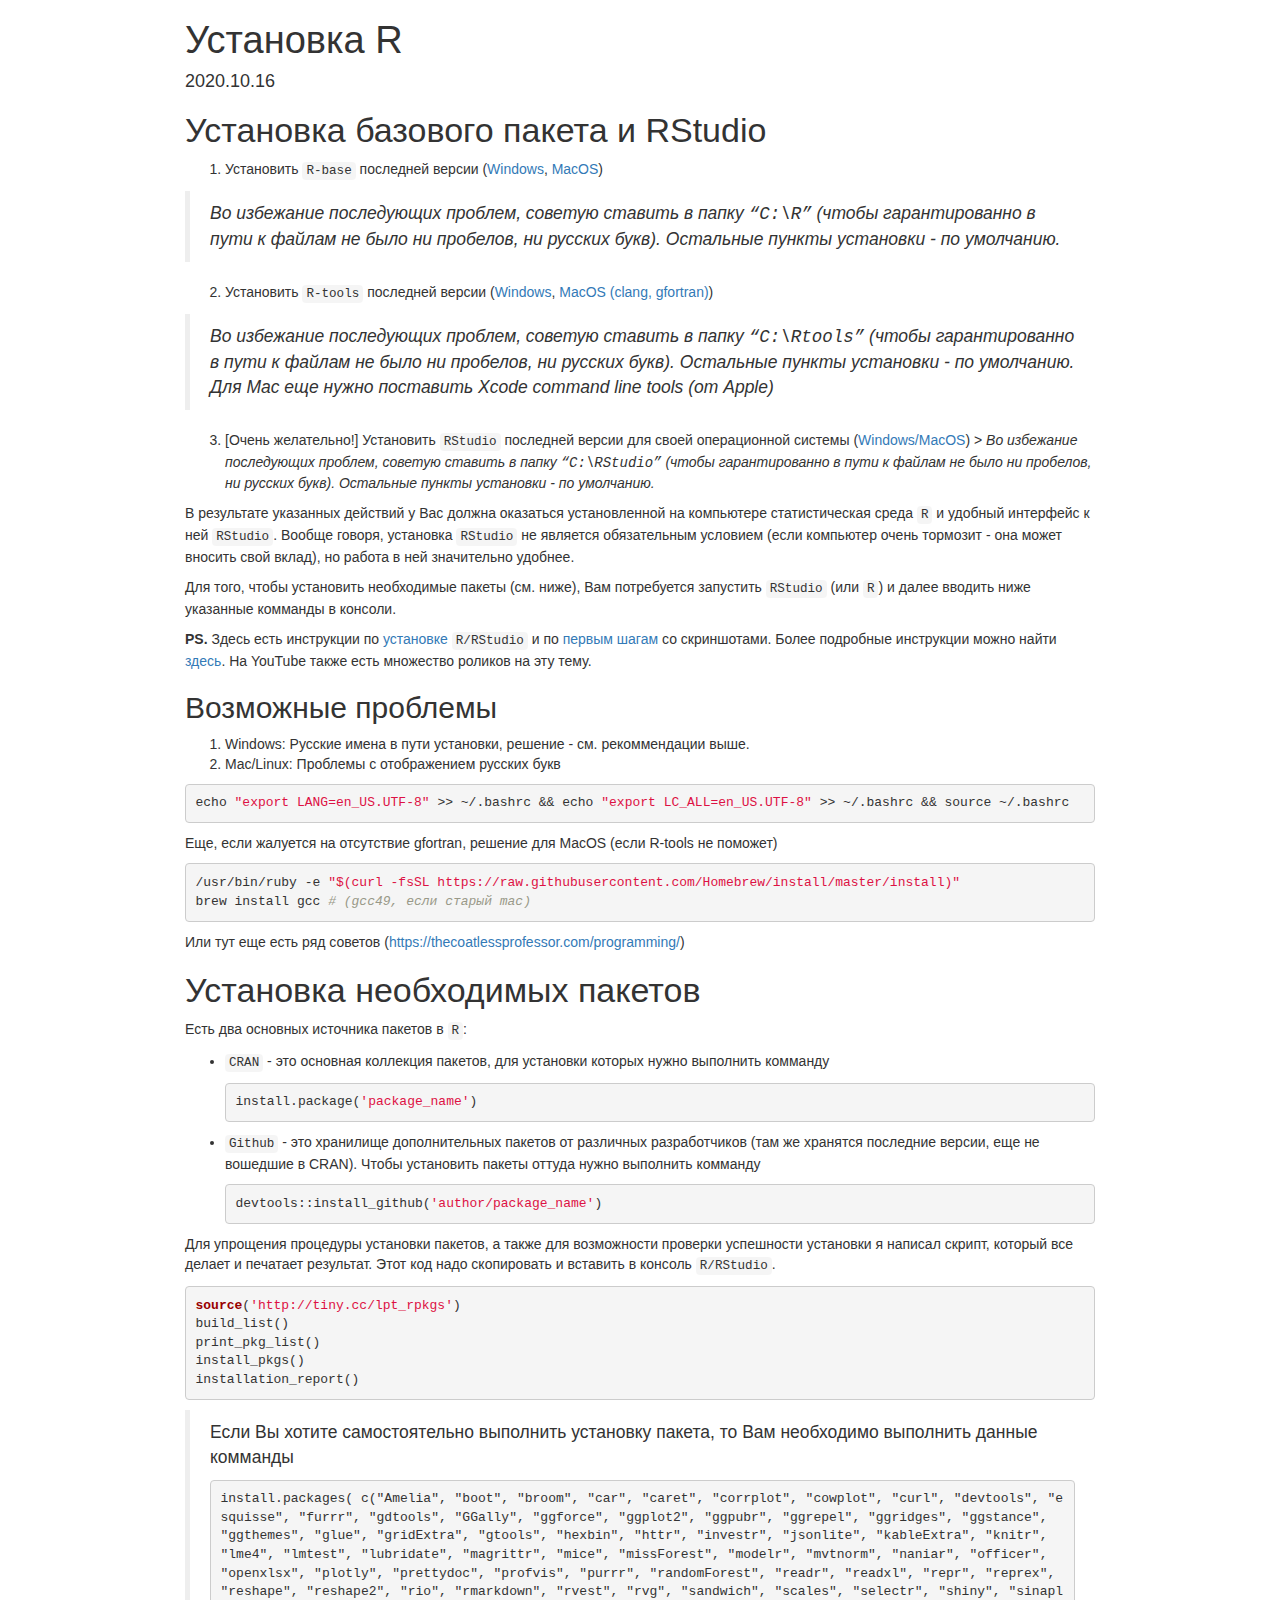
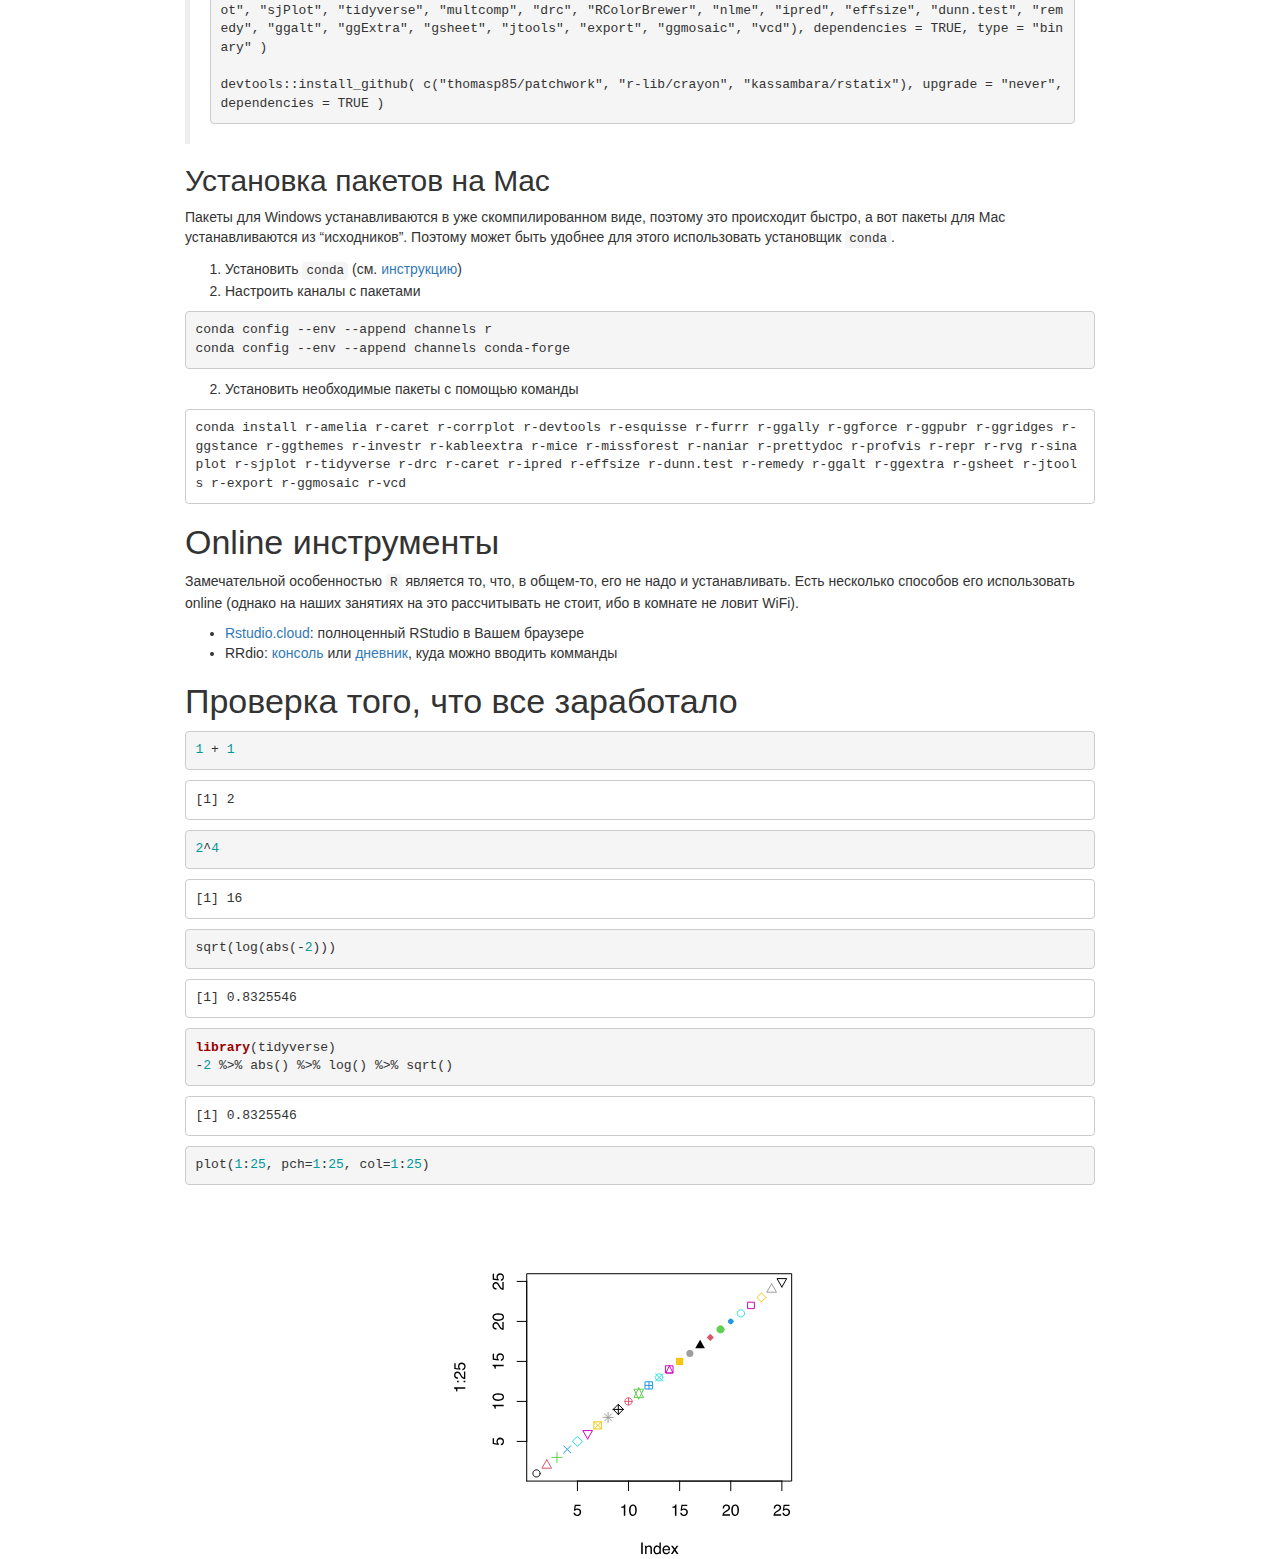
==== docs/lessons/00__R_install.html @ 8041972b "R install" ====
<!DOCTYPE html>

<html>

<head>

<meta charset="utf-8" />
<meta name="generator" content="pandoc" />
<meta http-equiv="X-UA-Compatible" content="IE=EDGE" />




<title>Установка R</title>

<script>/*! jQuery v1.11.3 | (c) 2005, 2015 jQuery Foundation, Inc. | jquery.org/license */
!function(a,b){"object"==typeof module&&"object"==typeof module.exports?module.exports=a.document?b(a,!0):function(a){if(!a.document)throw new Error("jQuery requires a window with a document");return b(a)}:b(a)}("undefined"!=typeof window?window:this,function(a,b){var c=[],d=c.slice,e=c.concat,f=c.push,g=c.indexOf,h={},i=h.toString,j=h.hasOwnProperty,k={},l="1.11.3",m=function(a,b){return new m.fn.init(a,b)},n=/^[\s\uFEFF\xA0]+|[\s\uFEFF\xA0]+$/g,o=/^-ms-/,p=/-([\da-z])/gi,q=function(a,b){return b.toUpperCase()};m.fn=m.prototype={jquery:l,constructor:m,selector:"",length:0,toArray:function(){return d.call(this)},get:function(a){return null!=a?0>a?this[a+this.length]:this[a]:d.call(this)},pushStack:function(a){var b=m.merge(this.constructor(),a);return b.prevObject=this,b.context=this.context,b},each:function(a,b){return m.each(this,a,b)},map:function(a){return this.pushStack(m.map(this,function(b,c){return a.call(b,c,b)}))},slice:function(){return this.pushStack(d.apply(this,arguments))},first:function(){return this.eq(0)},last:function(){return this.eq(-1)},eq:function(a){var b=this.length,c=+a+(0>a?b:0);return this.pushStack(c>=0&&b>c?[this[c]]:[])},end:function(){return this.prevObject||this.constructor(null)},push:f,sort:c.sort,splice:c.splice},m.extend=m.fn.extend=function(){var a,b,c,d,e,f,g=arguments[0]||{},h=1,i=arguments.length,j=!1;for("boolean"==typeof g&&(j=g,g=arguments[h]||{},h++),"object"==typeof g||m.isFunction(g)||(g={}),h===i&&(g=this,h--);i>h;h++)if(null!=(e=arguments[h]))for(d in e)a=g[d],c=e[d],g!==c&&(j&&c&&(m.isPlainObject(c)||(b=m.isArray(c)))?(b?(b=!1,f=a&&m.isArray(a)?a:[]):f=a&&m.isPlainObject(a)?a:{},g[d]=m.extend(j,f,c)):void 0!==c&&(g[d]=c));return g},m.extend({expando:"jQuery"+(l+Math.random()).replace(/\D/g,""),isReady:!0,error:function(a){throw new Error(a)},noop:function(){},isFunction:function(a){return"function"===m.type(a)},isArray:Array.isArray||function(a){return"array"===m.type(a)},isWindow:function(a){return null!=a&&a==a.window},isNumeric:function(a){return!m.isArray(a)&&a-parseFloat(a)+1>=0},isEmptyObject:function(a){var b;for(b in a)return!1;return!0},isPlainObject:function(a){var b;if(!a||"object"!==m.type(a)||a.nodeType||m.isWindow(a))return!1;try{if(a.constructor&&!j.call(a,"constructor")&&!j.call(a.constructor.prototype,"isPrototypeOf"))return!1}catch(c){return!1}if(k.ownLast)for(b in a)return j.call(a,b);for(b in a);return void 0===b||j.call(a,b)},type:function(a){return null==a?a+"":"object"==typeof a||"function"==typeof a?h[i.call(a)]||"object":typeof a},globalEval:function(b){b&&m.trim(b)&&(a.execScript||function(b){a.eval.call(a,b)})(b)},camelCase:function(a){return a.replace(o,"ms-").replace(p,q)},nodeName:function(a,b){return a.nodeName&&a.nodeName.toLowerCase()===b.toLowerCase()},each:function(a,b,c){var d,e=0,f=a.length,g=r(a);if(c){if(g){for(;f>e;e++)if(d=b.apply(a[e],c),d===!1)break}else for(e in a)if(d=b.apply(a[e],c),d===!1)break}else if(g){for(;f>e;e++)if(d=b.call(a[e],e,a[e]),d===!1)break}else for(e in a)if(d=b.call(a[e],e,a[e]),d===!1)break;return a},trim:function(a){return null==a?"":(a+"").replace(n,"")},makeArray:function(a,b){var c=b||[];return null!=a&&(r(Object(a))?m.merge(c,"string"==typeof a?[a]:a):f.call(c,a)),c},inArray:function(a,b,c){var d;if(b){if(g)return g.call(b,a,c);for(d=b.length,c=c?0>c?Math.max(0,d+c):c:0;d>c;c++)if(c in b&&b[c]===a)return c}return-1},merge:function(a,b){var c=+b.length,d=0,e=a.length;while(c>d)a[e++]=b[d++];if(c!==c)while(void 0!==b[d])a[e++]=b[d++];return a.length=e,a},grep:function(a,b,c){for(var d,e=[],f=0,g=a.length,h=!c;g>f;f++)d=!b(a[f],f),d!==h&&e.push(a[f]);return e},map:function(a,b,c){var d,f=0,g=a.length,h=r(a),i=[];if(h)for(;g>f;f++)d=b(a[f],f,c),null!=d&&i.push(d);else for(f in a)d=b(a[f],f,c),null!=d&&i.push(d);return e.apply([],i)},guid:1,proxy:function(a,b){var c,e,f;return"string"==typeof b&&(f=a[b],b=a,a=f),m.isFunction(a)?(c=d.call(arguments,2),e=function(){return a.apply(b||this,c.concat(d.call(arguments)))},e.guid=a.guid=a.guid||m.guid++,e):void 0},now:function(){return+new Date},support:k}),m.each("Boolean Number String Function Array Date RegExp Object Error".split(" "),function(a,b){h["[object "+b+"]"]=b.toLowerCase()});function r(a){var b="length"in a&&a.length,c=m.type(a);return"function"===c||m.isWindow(a)?!1:1===a.nodeType&&b?!0:"array"===c||0===b||"number"==typeof b&&b>0&&b-1 in a}var s=function(a){var b,c,d,e,f,g,h,i,j,k,l,m,n,o,p,q,r,s,t,u="sizzle"+1*new Date,v=a.document,w=0,x=0,y=ha(),z=ha(),A=ha(),B=function(a,b){return a===b&&(l=!0),0},C=1<<31,D={}.hasOwnProperty,E=[],F=E.pop,G=E.push,H=E.push,I=E.slice,J=function(a,b){for(var c=0,d=a.length;d>c;c++)if(a[c]===b)return c;return-1},K="checked|selected|async|autofocus|autoplay|controls|defer|disabled|hidden|ismap|loop|multiple|open|readonly|required|scoped",L="[\\x20\\t\\r\\n\\f]",M="(?:\\\\.|[\\w-]|[^\\x00-\\xa0])+",N=M.replace("w","w#"),O="\\["+L+"*("+M+")(?:"+L+"*([*^$|!~]?=)"+L+"*(?:'((?:\\\\.|[^\\\\'])*)'|\"((?:\\\\.|[^\\\\\"])*)\"|("+N+"))|)"+L+"*\\]",P=":("+M+")(?:\\((('((?:\\\\.|[^\\\\'])*)'|\"((?:\\\\.|[^\\\\\"])*)\")|((?:\\\\.|[^\\\\()[\\]]|"+O+")*)|.*)\\)|)",Q=new RegExp(L+"+","g"),R=new RegExp("^"+L+"+|((?:^|[^\\\\])(?:\\\\.)*)"+L+"+$","g"),S=new RegExp("^"+L+"*,"+L+"*"),T=new RegExp("^"+L+"*([>+~]|"+L+")"+L+"*"),U=new RegExp("="+L+"*([^\\]'\"]*?)"+L+"*\\]","g"),V=new RegExp(P),W=new RegExp("^"+N+"$"),X={ID:new RegExp("^#("+M+")"),CLASS:new RegExp("^\\.("+M+")"),TAG:new RegExp("^("+M.replace("w","w*")+")"),ATTR:new RegExp("^"+O),PSEUDO:new RegExp("^"+P),CHILD:new RegExp("^:(only|first|last|nth|nth-last)-(child|of-type)(?:\\("+L+"*(even|odd|(([+-]|)(\\d*)n|)"+L+"*(?:([+-]|)"+L+"*(\\d+)|))"+L+"*\\)|)","i"),bool:new RegExp("^(?:"+K+")$","i"),needsContext:new RegExp("^"+L+"*[>+~]|:(even|odd|eq|gt|lt|nth|first|last)(?:\\("+L+"*((?:-\\d)?\\d*)"+L+"*\\)|)(?=[^-]|$)","i")},Y=/^(?:input|select|textarea|button)$/i,Z=/^h\d$/i,$=/^[^{]+\{\s*\[native \w/,_=/^(?:#([\w-]+)|(\w+)|\.([\w-]+))$/,aa=/[+~]/,ba=/'|\\/g,ca=new RegExp("\\\\([\\da-f]{1,6}"+L+"?|("+L+")|.)","ig"),da=function(a,b,c){var d="0x"+b-65536;return d!==d||c?b:0>d?String.fromCharCode(d+65536):String.fromCharCode(d>>10|55296,1023&d|56320)},ea=function(){m()};try{H.apply(E=I.call(v.childNodes),v.childNodes),E[v.childNodes.length].nodeType}catch(fa){H={apply:E.length?function(a,b){G.apply(a,I.call(b))}:function(a,b){var c=a.length,d=0;while(a[c++]=b[d++]);a.length=c-1}}}function ga(a,b,d,e){var f,h,j,k,l,o,r,s,w,x;if((b?b.ownerDocument||b:v)!==n&&m(b),b=b||n,d=d||[],k=b.nodeType,"string"!=typeof a||!a||1!==k&&9!==k&&11!==k)return d;if(!e&&p){if(11!==k&&(f=_.exec(a)))if(j=f[1]){if(9===k){if(h=b.getElementById(j),!h||!h.parentNode)return d;if(h.id===j)return d.push(h),d}else if(b.ownerDocument&&(h=b.ownerDocument.getElementById(j))&&t(b,h)&&h.id===j)return d.push(h),d}else{if(f[2])return H.apply(d,b.getElementsByTagName(a)),d;if((j=f[3])&&c.getElementsByClassName)return H.apply(d,b.getElementsByClassName(j)),d}if(c.qsa&&(!q||!q.test(a))){if(s=r=u,w=b,x=1!==k&&a,1===k&&"object"!==b.nodeName.toLowerCase()){o=g(a),(r=b.getAttribute("id"))?s=r.replace(ba,"\\$&"):b.setAttribute("id",s),s="[id='"+s+"'] ",l=o.length;while(l--)o[l]=s+ra(o[l]);w=aa.test(a)&&pa(b.parentNode)||b,x=o.join(",")}if(x)try{return H.apply(d,w.querySelectorAll(x)),d}catch(y){}finally{r||b.removeAttribute("id")}}}return i(a.replace(R,"$1"),b,d,e)}function ha(){var a=[];function b(c,e){return a.push(c+" ")>d.cacheLength&&delete b[a.shift()],b[c+" "]=e}return b}function ia(a){return a[u]=!0,a}function ja(a){var b=n.createElement("div");try{return!!a(b)}catch(c){return!1}finally{b.parentNode&&b.parentNode.removeChild(b),b=null}}function ka(a,b){var c=a.split("|"),e=a.length;while(e--)d.attrHandle[c[e]]=b}function la(a,b){var c=b&&a,d=c&&1===a.nodeType&&1===b.nodeType&&(~b.sourceIndex||C)-(~a.sourceIndex||C);if(d)return d;if(c)while(c=c.nextSibling)if(c===b)return-1;return a?1:-1}function ma(a){return function(b){var c=b.nodeName.toLowerCase();return"input"===c&&b.type===a}}function na(a){return function(b){var c=b.nodeName.toLowerCase();return("input"===c||"button"===c)&&b.type===a}}function oa(a){return ia(function(b){return b=+b,ia(function(c,d){var e,f=a([],c.length,b),g=f.length;while(g--)c[e=f[g]]&&(c[e]=!(d[e]=c[e]))})})}function pa(a){return a&&"undefined"!=typeof a.getElementsByTagName&&a}c=ga.support={},f=ga.isXML=function(a){var b=a&&(a.ownerDocument||a).documentElement;return b?"HTML"!==b.nodeName:!1},m=ga.setDocument=function(a){var b,e,g=a?a.ownerDocument||a:v;return g!==n&&9===g.nodeType&&g.documentElement?(n=g,o=g.documentElement,e=g.defaultView,e&&e!==e.top&&(e.addEventListener?e.addEventListener("unload",ea,!1):e.attachEvent&&e.attachEvent("onunload",ea)),p=!f(g),c.attributes=ja(function(a){return a.className="i",!a.getAttribute("className")}),c.getElementsByTagName=ja(function(a){return a.appendChild(g.createComment("")),!a.getElementsByTagName("*").length}),c.getElementsByClassName=$.test(g.getElementsByClassName),c.getById=ja(function(a){return o.appendChild(a).id=u,!g.getElementsByName||!g.getElementsByName(u).length}),c.getById?(d.find.ID=function(a,b){if("undefined"!=typeof b.getElementById&&p){var c=b.getElementById(a);return c&&c.parentNode?[c]:[]}},d.filter.ID=function(a){var b=a.replace(ca,da);return function(a){return a.getAttribute("id")===b}}):(delete d.find.ID,d.filter.ID=function(a){var b=a.replace(ca,da);return function(a){var c="undefined"!=typeof a.getAttributeNode&&a.getAttributeNode("id");return c&&c.value===b}}),d.find.TAG=c.getElementsByTagName?function(a,b){return"undefined"!=typeof b.getElementsByTagName?b.getElementsByTagName(a):c.qsa?b.querySelectorAll(a):void 0}:function(a,b){var c,d=[],e=0,f=b.getElementsByTagName(a);if("*"===a){while(c=f[e++])1===c.nodeType&&d.push(c);return d}return f},d.find.CLASS=c.getElementsByClassName&&function(a,b){return p?b.getElementsByClassName(a):void 0},r=[],q=[],(c.qsa=$.test(g.querySelectorAll))&&(ja(function(a){o.appendChild(a).innerHTML="<a id='"+u+"'></a><select id='"+u+"-\f]' msallowcapture=''><option selected=''></option></select>",a.querySelectorAll("[msallowcapture^='']").length&&q.push("[*^$]="+L+"*(?:''|\"\")"),a.querySelectorAll("[selected]").length||q.push("\\["+L+"*(?:value|"+K+")"),a.querySelectorAll("[id~="+u+"-]").length||q.push("~="),a.querySelectorAll(":checked").length||q.push(":checked"),a.querySelectorAll("a#"+u+"+*").length||q.push(".#.+[+~]")}),ja(function(a){var b=g.createElement("input");b.setAttribute("type","hidden"),a.appendChild(b).setAttribute("name","D"),a.querySelectorAll("[name=d]").length&&q.push("name"+L+"*[*^$|!~]?="),a.querySelectorAll(":enabled").length||q.push(":enabled",":disabled"),a.querySelectorAll("*,:x"),q.push(",.*:")})),(c.matchesSelector=$.test(s=o.matches||o.webkitMatchesSelector||o.mozMatchesSelector||o.oMatchesSelector||o.msMatchesSelector))&&ja(function(a){c.disconnectedMatch=s.call(a,"div"),s.call(a,"[s!='']:x"),r.push("!=",P)}),q=q.length&&new RegExp(q.join("|")),r=r.length&&new RegExp(r.join("|")),b=$.test(o.compareDocumentPosition),t=b||$.test(o.contains)?function(a,b){var c=9===a.nodeType?a.documentElement:a,d=b&&b.parentNode;return a===d||!(!d||1!==d.nodeType||!(c.contains?c.contains(d):a.compareDocumentPosition&&16&a.compareDocumentPosition(d)))}:function(a,b){if(b)while(b=b.parentNode)if(b===a)return!0;return!1},B=b?function(a,b){if(a===b)return l=!0,0;var d=!a.compareDocumentPosition-!b.compareDocumentPosition;return d?d:(d=(a.ownerDocument||a)===(b.ownerDocument||b)?a.compareDocumentPosition(b):1,1&d||!c.sortDetached&&b.compareDocumentPosition(a)===d?a===g||a.ownerDocument===v&&t(v,a)?-1:b===g||b.ownerDocument===v&&t(v,b)?1:k?J(k,a)-J(k,b):0:4&d?-1:1)}:function(a,b){if(a===b)return l=!0,0;var c,d=0,e=a.parentNode,f=b.parentNode,h=[a],i=[b];if(!e||!f)return a===g?-1:b===g?1:e?-1:f?1:k?J(k,a)-J(k,b):0;if(e===f)return la(a,b);c=a;while(c=c.parentNode)h.unshift(c);c=b;while(c=c.parentNode)i.unshift(c);while(h[d]===i[d])d++;return d?la(h[d],i[d]):h[d]===v?-1:i[d]===v?1:0},g):n},ga.matches=function(a,b){return ga(a,null,null,b)},ga.matchesSelector=function(a,b){if((a.ownerDocument||a)!==n&&m(a),b=b.replace(U,"='$1']"),!(!c.matchesSelector||!p||r&&r.test(b)||q&&q.test(b)))try{var d=s.call(a,b);if(d||c.disconnectedMatch||a.document&&11!==a.document.nodeType)return d}catch(e){}return ga(b,n,null,[a]).length>0},ga.contains=function(a,b){return(a.ownerDocument||a)!==n&&m(a),t(a,b)},ga.attr=function(a,b){(a.ownerDocument||a)!==n&&m(a);var e=d.attrHandle[b.toLowerCase()],f=e&&D.call(d.attrHandle,b.toLowerCase())?e(a,b,!p):void 0;return void 0!==f?f:c.attributes||!p?a.getAttribute(b):(f=a.getAttributeNode(b))&&f.specified?f.value:null},ga.error=function(a){throw new Error("Syntax error, unrecognized expression: "+a)},ga.uniqueSort=function(a){var b,d=[],e=0,f=0;if(l=!c.detectDuplicates,k=!c.sortStable&&a.slice(0),a.sort(B),l){while(b=a[f++])b===a[f]&&(e=d.push(f));while(e--)a.splice(d[e],1)}return k=null,a},e=ga.getText=function(a){var b,c="",d=0,f=a.nodeType;if(f){if(1===f||9===f||11===f){if("string"==typeof a.textContent)return a.textContent;for(a=a.firstChild;a;a=a.nextSibling)c+=e(a)}else if(3===f||4===f)return a.nodeValue}else while(b=a[d++])c+=e(b);return c},d=ga.selectors={cacheLength:50,createPseudo:ia,match:X,attrHandle:{},find:{},relative:{">":{dir:"parentNode",first:!0}," ":{dir:"parentNode"},"+":{dir:"previousSibling",first:!0},"~":{dir:"previousSibling"}},preFilter:{ATTR:function(a){return a[1]=a[1].replace(ca,da),a[3]=(a[3]||a[4]||a[5]||"").replace(ca,da),"~="===a[2]&&(a[3]=" "+a[3]+" "),a.slice(0,4)},CHILD:function(a){return a[1]=a[1].toLowerCase(),"nth"===a[1].slice(0,3)?(a[3]||ga.error(a[0]),a[4]=+(a[4]?a[5]+(a[6]||1):2*("even"===a[3]||"odd"===a[3])),a[5]=+(a[7]+a[8]||"odd"===a[3])):a[3]&&ga.error(a[0]),a},PSEUDO:function(a){var b,c=!a[6]&&a[2];return X.CHILD.test(a[0])?null:(a[3]?a[2]=a[4]||a[5]||"":c&&V.test(c)&&(b=g(c,!0))&&(b=c.indexOf(")",c.length-b)-c.length)&&(a[0]=a[0].slice(0,b),a[2]=c.slice(0,b)),a.slice(0,3))}},filter:{TAG:function(a){var b=a.replace(ca,da).toLowerCase();return"*"===a?function(){return!0}:function(a){return a.nodeName&&a.nodeName.toLowerCase()===b}},CLASS:function(a){var b=y[a+" "];return b||(b=new RegExp("(^|"+L+")"+a+"("+L+"|$)"))&&y(a,function(a){return b.test("string"==typeof a.className&&a.className||"undefined"!=typeof a.getAttribute&&a.getAttribute("class")||"")})},ATTR:function(a,b,c){return function(d){var e=ga.attr(d,a);return null==e?"!="===b:b?(e+="","="===b?e===c:"!="===b?e!==c:"^="===b?c&&0===e.indexOf(c):"*="===b?c&&e.indexOf(c)>-1:"$="===b?c&&e.slice(-c.length)===c:"~="===b?(" "+e.replace(Q," ")+" ").indexOf(c)>-1:"|="===b?e===c||e.slice(0,c.length+1)===c+"-":!1):!0}},CHILD:function(a,b,c,d,e){var f="nth"!==a.slice(0,3),g="last"!==a.slice(-4),h="of-type"===b;return 1===d&&0===e?function(a){return!!a.parentNode}:function(b,c,i){var j,k,l,m,n,o,p=f!==g?"nextSibling":"previousSibling",q=b.parentNode,r=h&&b.nodeName.toLowerCase(),s=!i&&!h;if(q){if(f){while(p){l=b;while(l=l[p])if(h?l.nodeName.toLowerCase()===r:1===l.nodeType)return!1;o=p="only"===a&&!o&&"nextSibling"}return!0}if(o=[g?q.firstChild:q.lastChild],g&&s){k=q[u]||(q[u]={}),j=k[a]||[],n=j[0]===w&&j[1],m=j[0]===w&&j[2],l=n&&q.childNodes[n];while(l=++n&&l&&l[p]||(m=n=0)||o.pop())if(1===l.nodeType&&++m&&l===b){k[a]=[w,n,m];break}}else if(s&&(j=(b[u]||(b[u]={}))[a])&&j[0]===w)m=j[1];else while(l=++n&&l&&l[p]||(m=n=0)||o.pop())if((h?l.nodeName.toLowerCase()===r:1===l.nodeType)&&++m&&(s&&((l[u]||(l[u]={}))[a]=[w,m]),l===b))break;return m-=e,m===d||m%d===0&&m/d>=0}}},PSEUDO:function(a,b){var c,e=d.pseudos[a]||d.setFilters[a.toLowerCase()]||ga.error("unsupported pseudo: "+a);return e[u]?e(b):e.length>1?(c=[a,a,"",b],d.setFilters.hasOwnProperty(a.toLowerCase())?ia(function(a,c){var d,f=e(a,b),g=f.length;while(g--)d=J(a,f[g]),a[d]=!(c[d]=f[g])}):function(a){return e(a,0,c)}):e}},pseudos:{not:ia(function(a){var b=[],c=[],d=h(a.replace(R,"$1"));return d[u]?ia(function(a,b,c,e){var f,g=d(a,null,e,[]),h=a.length;while(h--)(f=g[h])&&(a[h]=!(b[h]=f))}):function(a,e,f){return b[0]=a,d(b,null,f,c),b[0]=null,!c.pop()}}),has:ia(function(a){return function(b){return ga(a,b).length>0}}),contains:ia(function(a){return a=a.replace(ca,da),function(b){return(b.textContent||b.innerText||e(b)).indexOf(a)>-1}}),lang:ia(function(a){return W.test(a||"")||ga.error("unsupported lang: "+a),a=a.replace(ca,da).toLowerCase(),function(b){var c;do if(c=p?b.lang:b.getAttribute("xml:lang")||b.getAttribute("lang"))return c=c.toLowerCase(),c===a||0===c.indexOf(a+"-");while((b=b.parentNode)&&1===b.nodeType);return!1}}),target:function(b){var c=a.location&&a.location.hash;return c&&c.slice(1)===b.id},root:function(a){return a===o},focus:function(a){return a===n.activeElement&&(!n.hasFocus||n.hasFocus())&&!!(a.type||a.href||~a.tabIndex)},enabled:function(a){return a.disabled===!1},disabled:function(a){return a.disabled===!0},checked:function(a){var b=a.nodeName.toLowerCase();return"input"===b&&!!a.checked||"option"===b&&!!a.selected},selected:function(a){return a.parentNode&&a.parentNode.selectedIndex,a.selected===!0},empty:function(a){for(a=a.firstChild;a;a=a.nextSibling)if(a.nodeType<6)return!1;return!0},parent:function(a){return!d.pseudos.empty(a)},header:function(a){return Z.test(a.nodeName)},input:function(a){return Y.test(a.nodeName)},button:function(a){var b=a.nodeName.toLowerCase();return"input"===b&&"button"===a.type||"button"===b},text:function(a){var b;return"input"===a.nodeName.toLowerCase()&&"text"===a.type&&(null==(b=a.getAttribute("type"))||"text"===b.toLowerCase())},first:oa(function(){return[0]}),last:oa(function(a,b){return[b-1]}),eq:oa(function(a,b,c){return[0>c?c+b:c]}),even:oa(function(a,b){for(var c=0;b>c;c+=2)a.push(c);return a}),odd:oa(function(a,b){for(var c=1;b>c;c+=2)a.push(c);return a}),lt:oa(function(a,b,c){for(var d=0>c?c+b:c;--d>=0;)a.push(d);return a}),gt:oa(function(a,b,c){for(var d=0>c?c+b:c;++d<b;)a.push(d);return a})}},d.pseudos.nth=d.pseudos.eq;for(b in{radio:!0,checkbox:!0,file:!0,password:!0,image:!0})d.pseudos[b]=ma(b);for(b in{submit:!0,reset:!0})d.pseudos[b]=na(b);function qa(){}qa.prototype=d.filters=d.pseudos,d.setFilters=new qa,g=ga.tokenize=function(a,b){var c,e,f,g,h,i,j,k=z[a+" "];if(k)return b?0:k.slice(0);h=a,i=[],j=d.preFilter;while(h){(!c||(e=S.exec(h)))&&(e&&(h=h.slice(e[0].length)||h),i.push(f=[])),c=!1,(e=T.exec(h))&&(c=e.shift(),f.push({value:c,type:e[0].replace(R," ")}),h=h.slice(c.length));for(g in d.filter)!(e=X[g].exec(h))||j[g]&&!(e=j[g](e))||(c=e.shift(),f.push({value:c,type:g,matches:e}),h=h.slice(c.length));if(!c)break}return b?h.length:h?ga.error(a):z(a,i).slice(0)};function ra(a){for(var b=0,c=a.length,d="";c>b;b++)d+=a[b].value;return d}function sa(a,b,c){var d=b.dir,e=c&&"parentNode"===d,f=x++;return b.first?function(b,c,f){while(b=b[d])if(1===b.nodeType||e)return a(b,c,f)}:function(b,c,g){var h,i,j=[w,f];if(g){while(b=b[d])if((1===b.nodeType||e)&&a(b,c,g))return!0}else while(b=b[d])if(1===b.nodeType||e){if(i=b[u]||(b[u]={}),(h=i[d])&&h[0]===w&&h[1]===f)return j[2]=h[2];if(i[d]=j,j[2]=a(b,c,g))return!0}}}function ta(a){return a.length>1?function(b,c,d){var e=a.length;while(e--)if(!a[e](b,c,d))return!1;return!0}:a[0]}function ua(a,b,c){for(var d=0,e=b.length;e>d;d++)ga(a,b[d],c);return c}function va(a,b,c,d,e){for(var f,g=[],h=0,i=a.length,j=null!=b;i>h;h++)(f=a[h])&&(!c||c(f,d,e))&&(g.push(f),j&&b.push(h));return g}function wa(a,b,c,d,e,f){return d&&!d[u]&&(d=wa(d)),e&&!e[u]&&(e=wa(e,f)),ia(function(f,g,h,i){var j,k,l,m=[],n=[],o=g.length,p=f||ua(b||"*",h.nodeType?[h]:h,[]),q=!a||!f&&b?p:va(p,m,a,h,i),r=c?e||(f?a:o||d)?[]:g:q;if(c&&c(q,r,h,i),d){j=va(r,n),d(j,[],h,i),k=j.length;while(k--)(l=j[k])&&(r[n[k]]=!(q[n[k]]=l))}if(f){if(e||a){if(e){j=[],k=r.length;while(k--)(l=r[k])&&j.push(q[k]=l);e(null,r=[],j,i)}k=r.length;while(k--)(l=r[k])&&(j=e?J(f,l):m[k])>-1&&(f[j]=!(g[j]=l))}}else r=va(r===g?r.splice(o,r.length):r),e?e(null,g,r,i):H.apply(g,r)})}function xa(a){for(var b,c,e,f=a.length,g=d.relative[a[0].type],h=g||d.relative[" "],i=g?1:0,k=sa(function(a){return a===b},h,!0),l=sa(function(a){return J(b,a)>-1},h,!0),m=[function(a,c,d){var e=!g&&(d||c!==j)||((b=c).nodeType?k(a,c,d):l(a,c,d));return b=null,e}];f>i;i++)if(c=d.relative[a[i].type])m=[sa(ta(m),c)];else{if(c=d.filter[a[i].type].apply(null,a[i].matches),c[u]){for(e=++i;f>e;e++)if(d.relative[a[e].type])break;return wa(i>1&&ta(m),i>1&&ra(a.slice(0,i-1).concat({value:" "===a[i-2].type?"*":""})).replace(R,"$1"),c,e>i&&xa(a.slice(i,e)),f>e&&xa(a=a.slice(e)),f>e&&ra(a))}m.push(c)}return ta(m)}function ya(a,b){var c=b.length>0,e=a.length>0,f=function(f,g,h,i,k){var l,m,o,p=0,q="0",r=f&&[],s=[],t=j,u=f||e&&d.find.TAG("*",k),v=w+=null==t?1:Math.random()||.1,x=u.length;for(k&&(j=g!==n&&g);q!==x&&null!=(l=u[q]);q++){if(e&&l){m=0;while(o=a[m++])if(o(l,g,h)){i.push(l);break}k&&(w=v)}c&&((l=!o&&l)&&p--,f&&r.push(l))}if(p+=q,c&&q!==p){m=0;while(o=b[m++])o(r,s,g,h);if(f){if(p>0)while(q--)r[q]||s[q]||(s[q]=F.call(i));s=va(s)}H.apply(i,s),k&&!f&&s.length>0&&p+b.length>1&&ga.uniqueSort(i)}return k&&(w=v,j=t),r};return c?ia(f):f}return h=ga.compile=function(a,b){var c,d=[],e=[],f=A[a+" "];if(!f){b||(b=g(a)),c=b.length;while(c--)f=xa(b[c]),f[u]?d.push(f):e.push(f);f=A(a,ya(e,d)),f.selector=a}return f},i=ga.select=function(a,b,e,f){var i,j,k,l,m,n="function"==typeof a&&a,o=!f&&g(a=n.selector||a);if(e=e||[],1===o.length){if(j=o[0]=o[0].slice(0),j.length>2&&"ID"===(k=j[0]).type&&c.getById&&9===b.nodeType&&p&&d.relative[j[1].type]){if(b=(d.find.ID(k.matches[0].replace(ca,da),b)||[])[0],!b)return e;n&&(b=b.parentNode),a=a.slice(j.shift().value.length)}i=X.needsContext.test(a)?0:j.length;while(i--){if(k=j[i],d.relative[l=k.type])break;if((m=d.find[l])&&(f=m(k.matches[0].replace(ca,da),aa.test(j[0].type)&&pa(b.parentNode)||b))){if(j.splice(i,1),a=f.length&&ra(j),!a)return H.apply(e,f),e;break}}}return(n||h(a,o))(f,b,!p,e,aa.test(a)&&pa(b.parentNode)||b),e},c.sortStable=u.split("").sort(B).join("")===u,c.detectDuplicates=!!l,m(),c.sortDetached=ja(function(a){return 1&a.compareDocumentPosition(n.createElement("div"))}),ja(function(a){return a.innerHTML="<a href='#'></a>","#"===a.firstChild.getAttribute("href")})||ka("type|href|height|width",function(a,b,c){return c?void 0:a.getAttribute(b,"type"===b.toLowerCase()?1:2)}),c.attributes&&ja(function(a){return a.innerHTML="<input/>",a.firstChild.setAttribute("value",""),""===a.firstChild.getAttribute("value")})||ka("value",function(a,b,c){return c||"input"!==a.nodeName.toLowerCase()?void 0:a.defaultValue}),ja(function(a){return null==a.getAttribute("disabled")})||ka(K,function(a,b,c){var d;return c?void 0:a[b]===!0?b.toLowerCase():(d=a.getAttributeNode(b))&&d.specified?d.value:null}),ga}(a);m.find=s,m.expr=s.selectors,m.expr[":"]=m.expr.pseudos,m.unique=s.uniqueSort,m.text=s.getText,m.isXMLDoc=s.isXML,m.contains=s.contains;var t=m.expr.match.needsContext,u=/^<(\w+)\s*\/?>(?:<\/\1>|)$/,v=/^.[^:#\[\.,]*$/;function w(a,b,c){if(m.isFunction(b))return m.grep(a,function(a,d){return!!b.call(a,d,a)!==c});if(b.nodeType)return m.grep(a,function(a){return a===b!==c});if("string"==typeof b){if(v.test(b))return m.filter(b,a,c);b=m.filter(b,a)}return m.grep(a,function(a){return m.inArray(a,b)>=0!==c})}m.filter=function(a,b,c){var d=b[0];return c&&(a=":not("+a+")"),1===b.length&&1===d.nodeType?m.find.matchesSelector(d,a)?[d]:[]:m.find.matches(a,m.grep(b,function(a){return 1===a.nodeType}))},m.fn.extend({find:function(a){var b,c=[],d=this,e=d.length;if("string"!=typeof a)return this.pushStack(m(a).filter(function(){for(b=0;e>b;b++)if(m.contains(d[b],this))return!0}));for(b=0;e>b;b++)m.find(a,d[b],c);return c=this.pushStack(e>1?m.unique(c):c),c.selector=this.selector?this.selector+" "+a:a,c},filter:function(a){return this.pushStack(w(this,a||[],!1))},not:function(a){return this.pushStack(w(this,a||[],!0))},is:function(a){return!!w(this,"string"==typeof a&&t.test(a)?m(a):a||[],!1).length}});var x,y=a.document,z=/^(?:\s*(<[\w\W]+>)[^>]*|#([\w-]*))$/,A=m.fn.init=function(a,b){var c,d;if(!a)return this;if("string"==typeof a){if(c="<"===a.charAt(0)&&">"===a.charAt(a.length-1)&&a.length>=3?[null,a,null]:z.exec(a),!c||!c[1]&&b)return!b||b.jquery?(b||x).find(a):this.constructor(b).find(a);if(c[1]){if(b=b instanceof m?b[0]:b,m.merge(this,m.parseHTML(c[1],b&&b.nodeType?b.ownerDocument||b:y,!0)),u.test(c[1])&&m.isPlainObject(b))for(c in b)m.isFunction(this[c])?this[c](b[c]):this.attr(c,b[c]);return this}if(d=y.getElementById(c[2]),d&&d.parentNode){if(d.id!==c[2])return x.find(a);this.length=1,this[0]=d}return this.context=y,this.selector=a,this}return a.nodeType?(this.context=this[0]=a,this.length=1,this):m.isFunction(a)?"undefined"!=typeof x.ready?x.ready(a):a(m):(void 0!==a.selector&&(this.selector=a.selector,this.context=a.context),m.makeArray(a,this))};A.prototype=m.fn,x=m(y);var B=/^(?:parents|prev(?:Until|All))/,C={children:!0,contents:!0,next:!0,prev:!0};m.extend({dir:function(a,b,c){var d=[],e=a[b];while(e&&9!==e.nodeType&&(void 0===c||1!==e.nodeType||!m(e).is(c)))1===e.nodeType&&d.push(e),e=e[b];return d},sibling:function(a,b){for(var c=[];a;a=a.nextSibling)1===a.nodeType&&a!==b&&c.push(a);return c}}),m.fn.extend({has:function(a){var b,c=m(a,this),d=c.length;return this.filter(function(){for(b=0;d>b;b++)if(m.contains(this,c[b]))return!0})},closest:function(a,b){for(var c,d=0,e=this.length,f=[],g=t.test(a)||"string"!=typeof a?m(a,b||this.context):0;e>d;d++)for(c=this[d];c&&c!==b;c=c.parentNode)if(c.nodeType<11&&(g?g.index(c)>-1:1===c.nodeType&&m.find.matchesSelector(c,a))){f.push(c);break}return this.pushStack(f.length>1?m.unique(f):f)},index:function(a){return a?"string"==typeof a?m.inArray(this[0],m(a)):m.inArray(a.jquery?a[0]:a,this):this[0]&&this[0].parentNode?this.first().prevAll().length:-1},add:function(a,b){return this.pushStack(m.unique(m.merge(this.get(),m(a,b))))},addBack:function(a){return this.add(null==a?this.prevObject:this.prevObject.filter(a))}});function D(a,b){do a=a[b];while(a&&1!==a.nodeType);return a}m.each({parent:function(a){var b=a.parentNode;return b&&11!==b.nodeType?b:null},parents:function(a){return m.dir(a,"parentNode")},parentsUntil:function(a,b,c){return m.dir(a,"parentNode",c)},next:function(a){return D(a,"nextSibling")},prev:function(a){return D(a,"previousSibling")},nextAll:function(a){return m.dir(a,"nextSibling")},prevAll:function(a){return m.dir(a,"previousSibling")},nextUntil:function(a,b,c){return m.dir(a,"nextSibling",c)},prevUntil:function(a,b,c){return m.dir(a,"previousSibling",c)},siblings:function(a){return m.sibling((a.parentNode||{}).firstChild,a)},children:function(a){return m.sibling(a.firstChild)},contents:function(a){return m.nodeName(a,"iframe")?a.contentDocument||a.contentWindow.document:m.merge([],a.childNodes)}},function(a,b){m.fn[a]=function(c,d){var e=m.map(this,b,c);return"Until"!==a.slice(-5)&&(d=c),d&&"string"==typeof d&&(e=m.filter(d,e)),this.length>1&&(C[a]||(e=m.unique(e)),B.test(a)&&(e=e.reverse())),this.pushStack(e)}});var E=/\S+/g,F={};function G(a){var b=F[a]={};return m.each(a.match(E)||[],function(a,c){b[c]=!0}),b}m.Callbacks=function(a){a="string"==typeof a?F[a]||G(a):m.extend({},a);var b,c,d,e,f,g,h=[],i=!a.once&&[],j=function(l){for(c=a.memory&&l,d=!0,f=g||0,g=0,e=h.length,b=!0;h&&e>f;f++)if(h[f].apply(l[0],l[1])===!1&&a.stopOnFalse){c=!1;break}b=!1,h&&(i?i.length&&j(i.shift()):c?h=[]:k.disable())},k={add:function(){if(h){var d=h.length;!function f(b){m.each(b,function(b,c){var d=m.type(c);"function"===d?a.unique&&k.has(c)||h.push(c):c&&c.length&&"string"!==d&&f(c)})}(arguments),b?e=h.length:c&&(g=d,j(c))}return this},remove:function(){return h&&m.each(arguments,function(a,c){var d;while((d=m.inArray(c,h,d))>-1)h.splice(d,1),b&&(e>=d&&e--,f>=d&&f--)}),this},has:function(a){return a?m.inArray(a,h)>-1:!(!h||!h.length)},empty:function(){return h=[],e=0,this},disable:function(){return h=i=c=void 0,this},disabled:function(){return!h},lock:function(){return i=void 0,c||k.disable(),this},locked:function(){return!i},fireWith:function(a,c){return!h||d&&!i||(c=c||[],c=[a,c.slice?c.slice():c],b?i.push(c):j(c)),this},fire:function(){return k.fireWith(this,arguments),this},fired:function(){return!!d}};return k},m.extend({Deferred:function(a){var b=[["resolve","done",m.Callbacks("once memory"),"resolved"],["reject","fail",m.Callbacks("once memory"),"rejected"],["notify","progress",m.Callbacks("memory")]],c="pending",d={state:function(){return c},always:function(){return e.done(arguments).fail(arguments),this},then:function(){var a=arguments;return m.Deferred(function(c){m.each(b,function(b,f){var g=m.isFunction(a[b])&&a[b];e[f[1]](function(){var a=g&&g.apply(this,arguments);a&&m.isFunction(a.promise)?a.promise().done(c.resolve).fail(c.reject).progress(c.notify):c[f[0]+"With"](this===d?c.promise():this,g?[a]:arguments)})}),a=null}).promise()},promise:function(a){return null!=a?m.extend(a,d):d}},e={};return d.pipe=d.then,m.each(b,function(a,f){var g=f[2],h=f[3];d[f[1]]=g.add,h&&g.add(function(){c=h},b[1^a][2].disable,b[2][2].lock),e[f[0]]=function(){return e[f[0]+"With"](this===e?d:this,arguments),this},e[f[0]+"With"]=g.fireWith}),d.promise(e),a&&a.call(e,e),e},when:function(a){var b=0,c=d.call(arguments),e=c.length,f=1!==e||a&&m.isFunction(a.promise)?e:0,g=1===f?a:m.Deferred(),h=function(a,b,c){return function(e){b[a]=this,c[a]=arguments.length>1?d.call(arguments):e,c===i?g.notifyWith(b,c):--f||g.resolveWith(b,c)}},i,j,k;if(e>1)for(i=new Array(e),j=new Array(e),k=new Array(e);e>b;b++)c[b]&&m.isFunction(c[b].promise)?c[b].promise().done(h(b,k,c)).fail(g.reject).progress(h(b,j,i)):--f;return f||g.resolveWith(k,c),g.promise()}});var H;m.fn.ready=function(a){return m.ready.promise().done(a),this},m.extend({isReady:!1,readyWait:1,holdReady:function(a){a?m.readyWait++:m.ready(!0)},ready:function(a){if(a===!0?!--m.readyWait:!m.isReady){if(!y.body)return setTimeout(m.ready);m.isReady=!0,a!==!0&&--m.readyWait>0||(H.resolveWith(y,[m]),m.fn.triggerHandler&&(m(y).triggerHandler("ready"),m(y).off("ready")))}}});function I(){y.addEventListener?(y.removeEventListener("DOMContentLoaded",J,!1),a.removeEventListener("load",J,!1)):(y.detachEvent("onreadystatechange",J),a.detachEvent("onload",J))}function J(){(y.addEventListener||"load"===event.type||"complete"===y.readyState)&&(I(),m.ready())}m.ready.promise=function(b){if(!H)if(H=m.Deferred(),"complete"===y.readyState)setTimeout(m.ready);else if(y.addEventListener)y.addEventListener("DOMContentLoaded",J,!1),a.addEventListener("load",J,!1);else{y.attachEvent("onreadystatechange",J),a.attachEvent("onload",J);var c=!1;try{c=null==a.frameElement&&y.documentElement}catch(d){}c&&c.doScroll&&!function e(){if(!m.isReady){try{c.doScroll("left")}catch(a){return setTimeout(e,50)}I(),m.ready()}}()}return H.promise(b)};var K="undefined",L;for(L in m(k))break;k.ownLast="0"!==L,k.inlineBlockNeedsLayout=!1,m(function(){var a,b,c,d;c=y.getElementsByTagName("body")[0],c&&c.style&&(b=y.createElement("div"),d=y.createElement("div"),d.style.cssText="position:absolute;border:0;width:0;height:0;top:0;left:-9999px",c.appendChild(d).appendChild(b),typeof b.style.zoom!==K&&(b.style.cssText="display:inline;margin:0;border:0;padding:1px;width:1px;zoom:1",k.inlineBlockNeedsLayout=a=3===b.offsetWidth,a&&(c.style.zoom=1)),c.removeChild(d))}),function(){var a=y.createElement("div");if(null==k.deleteExpando){k.deleteExpando=!0;try{delete a.test}catch(b){k.deleteExpando=!1}}a=null}(),m.acceptData=function(a){var b=m.noData[(a.nodeName+" ").toLowerCase()],c=+a.nodeType||1;return 1!==c&&9!==c?!1:!b||b!==!0&&a.getAttribute("classid")===b};var M=/^(?:\{[\w\W]*\}|\[[\w\W]*\])$/,N=/([A-Z])/g;function O(a,b,c){if(void 0===c&&1===a.nodeType){var d="data-"+b.replace(N,"-$1").toLowerCase();if(c=a.getAttribute(d),"string"==typeof c){try{c="true"===c?!0:"false"===c?!1:"null"===c?null:+c+""===c?+c:M.test(c)?m.parseJSON(c):c}catch(e){}m.data(a,b,c)}else c=void 0}return c}function P(a){var b;for(b in a)if(("data"!==b||!m.isEmptyObject(a[b]))&&"toJSON"!==b)return!1;

return!0}function Q(a,b,d,e){if(m.acceptData(a)){var f,g,h=m.expando,i=a.nodeType,j=i?m.cache:a,k=i?a[h]:a[h]&&h;if(k&&j[k]&&(e||j[k].data)||void 0!==d||"string"!=typeof b)return k||(k=i?a[h]=c.pop()||m.guid++:h),j[k]||(j[k]=i?{}:{toJSON:m.noop}),("object"==typeof b||"function"==typeof b)&&(e?j[k]=m.extend(j[k],b):j[k].data=m.extend(j[k].data,b)),g=j[k],e||(g.data||(g.data={}),g=g.data),void 0!==d&&(g[m.camelCase(b)]=d),"string"==typeof b?(f=g[b],null==f&&(f=g[m.camelCase(b)])):f=g,f}}function R(a,b,c){if(m.acceptData(a)){var d,e,f=a.nodeType,g=f?m.cache:a,h=f?a[m.expando]:m.expando;if(g[h]){if(b&&(d=c?g[h]:g[h].data)){m.isArray(b)?b=b.concat(m.map(b,m.camelCase)):b in d?b=[b]:(b=m.camelCase(b),b=b in d?[b]:b.split(" ")),e=b.length;while(e--)delete d[b[e]];if(c?!P(d):!m.isEmptyObject(d))return}(c||(delete g[h].data,P(g[h])))&&(f?m.cleanData([a],!0):k.deleteExpando||g!=g.window?delete g[h]:g[h]=null)}}}m.extend({cache:{},noData:{"applet ":!0,"embed ":!0,"object ":"clsid:D27CDB6E-AE6D-11cf-96B8-444553540000"},hasData:function(a){return a=a.nodeType?m.cache[a[m.expando]]:a[m.expando],!!a&&!P(a)},data:function(a,b,c){return Q(a,b,c)},removeData:function(a,b){return R(a,b)},_data:function(a,b,c){return Q(a,b,c,!0)},_removeData:function(a,b){return R(a,b,!0)}}),m.fn.extend({data:function(a,b){var c,d,e,f=this[0],g=f&&f.attributes;if(void 0===a){if(this.length&&(e=m.data(f),1===f.nodeType&&!m._data(f,"parsedAttrs"))){c=g.length;while(c--)g[c]&&(d=g[c].name,0===d.indexOf("data-")&&(d=m.camelCase(d.slice(5)),O(f,d,e[d])));m._data(f,"parsedAttrs",!0)}return e}return"object"==typeof a?this.each(function(){m.data(this,a)}):arguments.length>1?this.each(function(){m.data(this,a,b)}):f?O(f,a,m.data(f,a)):void 0},removeData:function(a){return this.each(function(){m.removeData(this,a)})}}),m.extend({queue:function(a,b,c){var d;return a?(b=(b||"fx")+"queue",d=m._data(a,b),c&&(!d||m.isArray(c)?d=m._data(a,b,m.makeArray(c)):d.push(c)),d||[]):void 0},dequeue:function(a,b){b=b||"fx";var c=m.queue(a,b),d=c.length,e=c.shift(),f=m._queueHooks(a,b),g=function(){m.dequeue(a,b)};"inprogress"===e&&(e=c.shift(),d--),e&&("fx"===b&&c.unshift("inprogress"),delete f.stop,e.call(a,g,f)),!d&&f&&f.empty.fire()},_queueHooks:function(a,b){var c=b+"queueHooks";return m._data(a,c)||m._data(a,c,{empty:m.Callbacks("once memory").add(function(){m._removeData(a,b+"queue"),m._removeData(a,c)})})}}),m.fn.extend({queue:function(a,b){var c=2;return"string"!=typeof a&&(b=a,a="fx",c--),arguments.length<c?m.queue(this[0],a):void 0===b?this:this.each(function(){var c=m.queue(this,a,b);m._queueHooks(this,a),"fx"===a&&"inprogress"!==c[0]&&m.dequeue(this,a)})},dequeue:function(a){return this.each(function(){m.dequeue(this,a)})},clearQueue:function(a){return this.queue(a||"fx",[])},promise:function(a,b){var c,d=1,e=m.Deferred(),f=this,g=this.length,h=function(){--d||e.resolveWith(f,[f])};"string"!=typeof a&&(b=a,a=void 0),a=a||"fx";while(g--)c=m._data(f[g],a+"queueHooks"),c&&c.empty&&(d++,c.empty.add(h));return h(),e.promise(b)}});var S=/[+-]?(?:\d*\.|)\d+(?:[eE][+-]?\d+|)/.source,T=["Top","Right","Bottom","Left"],U=function(a,b){return a=b||a,"none"===m.css(a,"display")||!m.contains(a.ownerDocument,a)},V=m.access=function(a,b,c,d,e,f,g){var h=0,i=a.length,j=null==c;if("object"===m.type(c)){e=!0;for(h in c)m.access(a,b,h,c[h],!0,f,g)}else if(void 0!==d&&(e=!0,m.isFunction(d)||(g=!0),j&&(g?(b.call(a,d),b=null):(j=b,b=function(a,b,c){return j.call(m(a),c)})),b))for(;i>h;h++)b(a[h],c,g?d:d.call(a[h],h,b(a[h],c)));return e?a:j?b.call(a):i?b(a[0],c):f},W=/^(?:checkbox|radio)$/i;!function(){var a=y.createElement("input"),b=y.createElement("div"),c=y.createDocumentFragment();if(b.innerHTML="  <link/><table></table><a href='/a'>a</a><input type='checkbox'/>",k.leadingWhitespace=3===b.firstChild.nodeType,k.tbody=!b.getElementsByTagName("tbody").length,k.htmlSerialize=!!b.getElementsByTagName("link").length,k.html5Clone="<:nav></:nav>"!==y.createElement("nav").cloneNode(!0).outerHTML,a.type="checkbox",a.checked=!0,c.appendChild(a),k.appendChecked=a.checked,b.innerHTML="<textarea>x</textarea>",k.noCloneChecked=!!b.cloneNode(!0).lastChild.defaultValue,c.appendChild(b),b.innerHTML="<input type='radio' checked='checked' name='t'/>",k.checkClone=b.cloneNode(!0).cloneNode(!0).lastChild.checked,k.noCloneEvent=!0,b.attachEvent&&(b.attachEvent("onclick",function(){k.noCloneEvent=!1}),b.cloneNode(!0).click()),null==k.deleteExpando){k.deleteExpando=!0;try{delete b.test}catch(d){k.deleteExpando=!1}}}(),function(){var b,c,d=y.createElement("div");for(b in{submit:!0,change:!0,focusin:!0})c="on"+b,(k[b+"Bubbles"]=c in a)||(d.setAttribute(c,"t"),k[b+"Bubbles"]=d.attributes[c].expando===!1);d=null}();var X=/^(?:input|select|textarea)$/i,Y=/^key/,Z=/^(?:mouse|pointer|contextmenu)|click/,$=/^(?:focusinfocus|focusoutblur)$/,_=/^([^.]*)(?:\.(.+)|)$/;function aa(){return!0}function ba(){return!1}function ca(){try{return y.activeElement}catch(a){}}m.event={global:{},add:function(a,b,c,d,e){var f,g,h,i,j,k,l,n,o,p,q,r=m._data(a);if(r){c.handler&&(i=c,c=i.handler,e=i.selector),c.guid||(c.guid=m.guid++),(g=r.events)||(g=r.events={}),(k=r.handle)||(k=r.handle=function(a){return typeof m===K||a&&m.event.triggered===a.type?void 0:m.event.dispatch.apply(k.elem,arguments)},k.elem=a),b=(b||"").match(E)||[""],h=b.length;while(h--)f=_.exec(b[h])||[],o=q=f[1],p=(f[2]||"").split(".").sort(),o&&(j=m.event.special[o]||{},o=(e?j.delegateType:j.bindType)||o,j=m.event.special[o]||{},l=m.extend({type:o,origType:q,data:d,handler:c,guid:c.guid,selector:e,needsContext:e&&m.expr.match.needsContext.test(e),namespace:p.join(".")},i),(n=g[o])||(n=g[o]=[],n.delegateCount=0,j.setup&&j.setup.call(a,d,p,k)!==!1||(a.addEventListener?a.addEventListener(o,k,!1):a.attachEvent&&a.attachEvent("on"+o,k))),j.add&&(j.add.call(a,l),l.handler.guid||(l.handler.guid=c.guid)),e?n.splice(n.delegateCount++,0,l):n.push(l),m.event.global[o]=!0);a=null}},remove:function(a,b,c,d,e){var f,g,h,i,j,k,l,n,o,p,q,r=m.hasData(a)&&m._data(a);if(r&&(k=r.events)){b=(b||"").match(E)||[""],j=b.length;while(j--)if(h=_.exec(b[j])||[],o=q=h[1],p=(h[2]||"").split(".").sort(),o){l=m.event.special[o]||{},o=(d?l.delegateType:l.bindType)||o,n=k[o]||[],h=h[2]&&new RegExp("(^|\\.)"+p.join("\\.(?:.*\\.|)")+"(\\.|$)"),i=f=n.length;while(f--)g=n[f],!e&&q!==g.origType||c&&c.guid!==g.guid||h&&!h.test(g.namespace)||d&&d!==g.selector&&("**"!==d||!g.selector)||(n.splice(f,1),g.selector&&n.delegateCount--,l.remove&&l.remove.call(a,g));i&&!n.length&&(l.teardown&&l.teardown.call(a,p,r.handle)!==!1||m.removeEvent(a,o,r.handle),delete k[o])}else for(o in k)m.event.remove(a,o+b[j],c,d,!0);m.isEmptyObject(k)&&(delete r.handle,m._removeData(a,"events"))}},trigger:function(b,c,d,e){var f,g,h,i,k,l,n,o=[d||y],p=j.call(b,"type")?b.type:b,q=j.call(b,"namespace")?b.namespace.split("."):[];if(h=l=d=d||y,3!==d.nodeType&&8!==d.nodeType&&!$.test(p+m.event.triggered)&&(p.indexOf(".")>=0&&(q=p.split("."),p=q.shift(),q.sort()),g=p.indexOf(":")<0&&"on"+p,b=b[m.expando]?b:new m.Event(p,"object"==typeof b&&b),b.isTrigger=e?2:3,b.namespace=q.join("."),b.namespace_re=b.namespace?new RegExp("(^|\\.)"+q.join("\\.(?:.*\\.|)")+"(\\.|$)"):null,b.result=void 0,b.target||(b.target=d),c=null==c?[b]:m.makeArray(c,[b]),k=m.event.special[p]||{},e||!k.trigger||k.trigger.apply(d,c)!==!1)){if(!e&&!k.noBubble&&!m.isWindow(d)){for(i=k.delegateType||p,$.test(i+p)||(h=h.parentNode);h;h=h.parentNode)o.push(h),l=h;l===(d.ownerDocument||y)&&o.push(l.defaultView||l.parentWindow||a)}n=0;while((h=o[n++])&&!b.isPropagationStopped())b.type=n>1?i:k.bindType||p,f=(m._data(h,"events")||{})[b.type]&&m._data(h,"handle"),f&&f.apply(h,c),f=g&&h[g],f&&f.apply&&m.acceptData(h)&&(b.result=f.apply(h,c),b.result===!1&&b.preventDefault());if(b.type=p,!e&&!b.isDefaultPrevented()&&(!k._default||k._default.apply(o.pop(),c)===!1)&&m.acceptData(d)&&g&&d[p]&&!m.isWindow(d)){l=d[g],l&&(d[g]=null),m.event.triggered=p;try{d[p]()}catch(r){}m.event.triggered=void 0,l&&(d[g]=l)}return b.result}},dispatch:function(a){a=m.event.fix(a);var b,c,e,f,g,h=[],i=d.call(arguments),j=(m._data(this,"events")||{})[a.type]||[],k=m.event.special[a.type]||{};if(i[0]=a,a.delegateTarget=this,!k.preDispatch||k.preDispatch.call(this,a)!==!1){h=m.event.handlers.call(this,a,j),b=0;while((f=h[b++])&&!a.isPropagationStopped()){a.currentTarget=f.elem,g=0;while((e=f.handlers[g++])&&!a.isImmediatePropagationStopped())(!a.namespace_re||a.namespace_re.test(e.namespace))&&(a.handleObj=e,a.data=e.data,c=((m.event.special[e.origType]||{}).handle||e.handler).apply(f.elem,i),void 0!==c&&(a.result=c)===!1&&(a.preventDefault(),a.stopPropagation()))}return k.postDispatch&&k.postDispatch.call(this,a),a.result}},handlers:function(a,b){var c,d,e,f,g=[],h=b.delegateCount,i=a.target;if(h&&i.nodeType&&(!a.button||"click"!==a.type))for(;i!=this;i=i.parentNode||this)if(1===i.nodeType&&(i.disabled!==!0||"click"!==a.type)){for(e=[],f=0;h>f;f++)d=b[f],c=d.selector+" ",void 0===e[c]&&(e[c]=d.needsContext?m(c,this).index(i)>=0:m.find(c,this,null,[i]).length),e[c]&&e.push(d);e.length&&g.push({elem:i,handlers:e})}return h<b.length&&g.push({elem:this,handlers:b.slice(h)}),g},fix:function(a){if(a[m.expando])return a;var b,c,d,e=a.type,f=a,g=this.fixHooks[e];g||(this.fixHooks[e]=g=Z.test(e)?this.mouseHooks:Y.test(e)?this.keyHooks:{}),d=g.props?this.props.concat(g.props):this.props,a=new m.Event(f),b=d.length;while(b--)c=d[b],a[c]=f[c];return a.target||(a.target=f.srcElement||y),3===a.target.nodeType&&(a.target=a.target.parentNode),a.metaKey=!!a.metaKey,g.filter?g.filter(a,f):a},props:"altKey bubbles cancelable ctrlKey currentTarget eventPhase metaKey relatedTarget shiftKey target timeStamp view which".split(" "),fixHooks:{},keyHooks:{props:"char charCode key keyCode".split(" "),filter:function(a,b){return null==a.which&&(a.which=null!=b.charCode?b.charCode:b.keyCode),a}},mouseHooks:{props:"button buttons clientX clientY fromElement offsetX offsetY pageX pageY screenX screenY toElement".split(" "),filter:function(a,b){var c,d,e,f=b.button,g=b.fromElement;return null==a.pageX&&null!=b.clientX&&(d=a.target.ownerDocument||y,e=d.documentElement,c=d.body,a.pageX=b.clientX+(e&&e.scrollLeft||c&&c.scrollLeft||0)-(e&&e.clientLeft||c&&c.clientLeft||0),a.pageY=b.clientY+(e&&e.scrollTop||c&&c.scrollTop||0)-(e&&e.clientTop||c&&c.clientTop||0)),!a.relatedTarget&&g&&(a.relatedTarget=g===a.target?b.toElement:g),a.which||void 0===f||(a.which=1&f?1:2&f?3:4&f?2:0),a}},special:{load:{noBubble:!0},focus:{trigger:function(){if(this!==ca()&&this.focus)try{return this.focus(),!1}catch(a){}},delegateType:"focusin"},blur:{trigger:function(){return this===ca()&&this.blur?(this.blur(),!1):void 0},delegateType:"focusout"},click:{trigger:function(){return m.nodeName(this,"input")&&"checkbox"===this.type&&this.click?(this.click(),!1):void 0},_default:function(a){return m.nodeName(a.target,"a")}},beforeunload:{postDispatch:function(a){void 0!==a.result&&a.originalEvent&&(a.originalEvent.returnValue=a.result)}}},simulate:function(a,b,c,d){var e=m.extend(new m.Event,c,{type:a,isSimulated:!0,originalEvent:{}});d?m.event.trigger(e,null,b):m.event.dispatch.call(b,e),e.isDefaultPrevented()&&c.preventDefault()}},m.removeEvent=y.removeEventListener?function(a,b,c){a.removeEventListener&&a.removeEventListener(b,c,!1)}:function(a,b,c){var d="on"+b;a.detachEvent&&(typeof a[d]===K&&(a[d]=null),a.detachEvent(d,c))},m.Event=function(a,b){return this instanceof m.Event?(a&&a.type?(this.originalEvent=a,this.type=a.type,this.isDefaultPrevented=a.defaultPrevented||void 0===a.defaultPrevented&&a.returnValue===!1?aa:ba):this.type=a,b&&m.extend(this,b),this.timeStamp=a&&a.timeStamp||m.now(),void(this[m.expando]=!0)):new m.Event(a,b)},m.Event.prototype={isDefaultPrevented:ba,isPropagationStopped:ba,isImmediatePropagationStopped:ba,preventDefault:function(){var a=this.originalEvent;this.isDefaultPrevented=aa,a&&(a.preventDefault?a.preventDefault():a.returnValue=!1)},stopPropagation:function(){var a=this.originalEvent;this.isPropagationStopped=aa,a&&(a.stopPropagation&&a.stopPropagation(),a.cancelBubble=!0)},stopImmediatePropagation:function(){var a=this.originalEvent;this.isImmediatePropagationStopped=aa,a&&a.stopImmediatePropagation&&a.stopImmediatePropagation(),this.stopPropagation()}},m.each({mouseenter:"mouseover",mouseleave:"mouseout",pointerenter:"pointerover",pointerleave:"pointerout"},function(a,b){m.event.special[a]={delegateType:b,bindType:b,handle:function(a){var c,d=this,e=a.relatedTarget,f=a.handleObj;return(!e||e!==d&&!m.contains(d,e))&&(a.type=f.origType,c=f.handler.apply(this,arguments),a.type=b),c}}}),k.submitBubbles||(m.event.special.submit={setup:function(){return m.nodeName(this,"form")?!1:void m.event.add(this,"click._submit keypress._submit",function(a){var b=a.target,c=m.nodeName(b,"input")||m.nodeName(b,"button")?b.form:void 0;c&&!m._data(c,"submitBubbles")&&(m.event.add(c,"submit._submit",function(a){a._submit_bubble=!0}),m._data(c,"submitBubbles",!0))})},postDispatch:function(a){a._submit_bubble&&(delete a._submit_bubble,this.parentNode&&!a.isTrigger&&m.event.simulate("submit",this.parentNode,a,!0))},teardown:function(){return m.nodeName(this,"form")?!1:void m.event.remove(this,"._submit")}}),k.changeBubbles||(m.event.special.change={setup:function(){return X.test(this.nodeName)?(("checkbox"===this.type||"radio"===this.type)&&(m.event.add(this,"propertychange._change",function(a){"checked"===a.originalEvent.propertyName&&(this._just_changed=!0)}),m.event.add(this,"click._change",function(a){this._just_changed&&!a.isTrigger&&(this._just_changed=!1),m.event.simulate("change",this,a,!0)})),!1):void m.event.add(this,"beforeactivate._change",function(a){var b=a.target;X.test(b.nodeName)&&!m._data(b,"changeBubbles")&&(m.event.add(b,"change._change",function(a){!this.parentNode||a.isSimulated||a.isTrigger||m.event.simulate("change",this.parentNode,a,!0)}),m._data(b,"changeBubbles",!0))})},handle:function(a){var b=a.target;return this!==b||a.isSimulated||a.isTrigger||"radio"!==b.type&&"checkbox"!==b.type?a.handleObj.handler.apply(this,arguments):void 0},teardown:function(){return m.event.remove(this,"._change"),!X.test(this.nodeName)}}),k.focusinBubbles||m.each({focus:"focusin",blur:"focusout"},function(a,b){var c=function(a){m.event.simulate(b,a.target,m.event.fix(a),!0)};m.event.special[b]={setup:function(){var d=this.ownerDocument||this,e=m._data(d,b);e||d.addEventListener(a,c,!0),m._data(d,b,(e||0)+1)},teardown:function(){var d=this.ownerDocument||this,e=m._data(d,b)-1;e?m._data(d,b,e):(d.removeEventListener(a,c,!0),m._removeData(d,b))}}}),m.fn.extend({on:function(a,b,c,d,e){var f,g;if("object"==typeof a){"string"!=typeof b&&(c=c||b,b=void 0);for(f in a)this.on(f,b,c,a[f],e);return this}if(null==c&&null==d?(d=b,c=b=void 0):null==d&&("string"==typeof b?(d=c,c=void 0):(d=c,c=b,b=void 0)),d===!1)d=ba;else if(!d)return this;return 1===e&&(g=d,d=function(a){return m().off(a),g.apply(this,arguments)},d.guid=g.guid||(g.guid=m.guid++)),this.each(function(){m.event.add(this,a,d,c,b)})},one:function(a,b,c,d){return this.on(a,b,c,d,1)},off:function(a,b,c){var d,e;if(a&&a.preventDefault&&a.handleObj)return d=a.handleObj,m(a.delegateTarget).off(d.namespace?d.origType+"."+d.namespace:d.origType,d.selector,d.handler),this;if("object"==typeof a){for(e in a)this.off(e,b,a[e]);return this}return(b===!1||"function"==typeof b)&&(c=b,b=void 0),c===!1&&(c=ba),this.each(function(){m.event.remove(this,a,c,b)})},trigger:function(a,b){return this.each(function(){m.event.trigger(a,b,this)})},triggerHandler:function(a,b){var c=this[0];return c?m.event.trigger(a,b,c,!0):void 0}});function da(a){var b=ea.split("|"),c=a.createDocumentFragment();if(c.createElement)while(b.length)c.createElement(b.pop());return c}var ea="abbr|article|aside|audio|bdi|canvas|data|datalist|details|figcaption|figure|footer|header|hgroup|mark|meter|nav|output|progress|section|summary|time|video",fa=/ jQuery\d+="(?:null|\d+)"/g,ga=new RegExp("<(?:"+ea+")[\\s/>]","i"),ha=/^\s+/,ia=/<(?!area|br|col|embed|hr|img|input|link|meta|param)(([\w:]+)[^>]*)\/>/gi,ja=/<([\w:]+)/,ka=/<tbody/i,la=/<|&#?\w+;/,ma=/<(?:script|style|link)/i,na=/checked\s*(?:[^=]|=\s*.checked.)/i,oa=/^$|\/(?:java|ecma)script/i,pa=/^true\/(.*)/,qa=/^\s*<!(?:\[CDATA\[|--)|(?:\]\]|--)>\s*$/g,ra={option:[1,"<select multiple='multiple'>","</select>"],legend:[1,"<fieldset>","</fieldset>"],area:[1,"<map>","</map>"],param:[1,"<object>","</object>"],thead:[1,"<table>","</table>"],tr:[2,"<table><tbody>","</tbody></table>"],col:[2,"<table><tbody></tbody><colgroup>","</colgroup></table>"],td:[3,"<table><tbody><tr>","</tr></tbody></table>"],_default:k.htmlSerialize?[0,"",""]:[1,"X<div>","</div>"]},sa=da(y),ta=sa.appendChild(y.createElement("div"));ra.optgroup=ra.option,ra.tbody=ra.tfoot=ra.colgroup=ra.caption=ra.thead,ra.th=ra.td;function ua(a,b){var c,d,e=0,f=typeof a.getElementsByTagName!==K?a.getElementsByTagName(b||"*"):typeof a.querySelectorAll!==K?a.querySelectorAll(b||"*"):void 0;if(!f)for(f=[],c=a.childNodes||a;null!=(d=c[e]);e++)!b||m.nodeName(d,b)?f.push(d):m.merge(f,ua(d,b));return void 0===b||b&&m.nodeName(a,b)?m.merge([a],f):f}function va(a){W.test(a.type)&&(a.defaultChecked=a.checked)}function wa(a,b){return m.nodeName(a,"table")&&m.nodeName(11!==b.nodeType?b:b.firstChild,"tr")?a.getElementsByTagName("tbody")[0]||a.appendChild(a.ownerDocument.createElement("tbody")):a}function xa(a){return a.type=(null!==m.find.attr(a,"type"))+"/"+a.type,a}function ya(a){var b=pa.exec(a.type);return b?a.type=b[1]:a.removeAttribute("type"),a}function za(a,b){for(var c,d=0;null!=(c=a[d]);d++)m._data(c,"globalEval",!b||m._data(b[d],"globalEval"))}function Aa(a,b){if(1===b.nodeType&&m.hasData(a)){var c,d,e,f=m._data(a),g=m._data(b,f),h=f.events;if(h){delete g.handle,g.events={};for(c in h)for(d=0,e=h[c].length;e>d;d++)m.event.add(b,c,h[c][d])}g.data&&(g.data=m.extend({},g.data))}}function Ba(a,b){var c,d,e;if(1===b.nodeType){if(c=b.nodeName.toLowerCase(),!k.noCloneEvent&&b[m.expando]){e=m._data(b);for(d in e.events)m.removeEvent(b,d,e.handle);b.removeAttribute(m.expando)}"script"===c&&b.text!==a.text?(xa(b).text=a.text,ya(b)):"object"===c?(b.parentNode&&(b.outerHTML=a.outerHTML),k.html5Clone&&a.innerHTML&&!m.trim(b.innerHTML)&&(b.innerHTML=a.innerHTML)):"input"===c&&W.test(a.type)?(b.defaultChecked=b.checked=a.checked,b.value!==a.value&&(b.value=a.value)):"option"===c?b.defaultSelected=b.selected=a.defaultSelected:("input"===c||"textarea"===c)&&(b.defaultValue=a.defaultValue)}}m.extend({clone:function(a,b,c){var d,e,f,g,h,i=m.contains(a.ownerDocument,a);if(k.html5Clone||m.isXMLDoc(a)||!ga.test("<"+a.nodeName+">")?f=a.cloneNode(!0):(ta.innerHTML=a.outerHTML,ta.removeChild(f=ta.firstChild)),!(k.noCloneEvent&&k.noCloneChecked||1!==a.nodeType&&11!==a.nodeType||m.isXMLDoc(a)))for(d=ua(f),h=ua(a),g=0;null!=(e=h[g]);++g)d[g]&&Ba(e,d[g]);if(b)if(c)for(h=h||ua(a),d=d||ua(f),g=0;null!=(e=h[g]);g++)Aa(e,d[g]);else Aa(a,f);return d=ua(f,"script"),d.length>0&&za(d,!i&&ua(a,"script")),d=h=e=null,f},buildFragment:function(a,b,c,d){for(var e,f,g,h,i,j,l,n=a.length,o=da(b),p=[],q=0;n>q;q++)if(f=a[q],f||0===f)if("object"===m.type(f))m.merge(p,f.nodeType?[f]:f);else if(la.test(f)){h=h||o.appendChild(b.createElement("div")),i=(ja.exec(f)||["",""])[1].toLowerCase(),l=ra[i]||ra._default,h.innerHTML=l[1]+f.replace(ia,"<$1></$2>")+l[2],e=l[0];while(e--)h=h.lastChild;if(!k.leadingWhitespace&&ha.test(f)&&p.push(b.createTextNode(ha.exec(f)[0])),!k.tbody){f="table"!==i||ka.test(f)?"<table>"!==l[1]||ka.test(f)?0:h:h.firstChild,e=f&&f.childNodes.length;while(e--)m.nodeName(j=f.childNodes[e],"tbody")&&!j.childNodes.length&&f.removeChild(j)}m.merge(p,h.childNodes),h.textContent="";while(h.firstChild)h.removeChild(h.firstChild);h=o.lastChild}else p.push(b.createTextNode(f));h&&o.removeChild(h),k.appendChecked||m.grep(ua(p,"input"),va),q=0;while(f=p[q++])if((!d||-1===m.inArray(f,d))&&(g=m.contains(f.ownerDocument,f),h=ua(o.appendChild(f),"script"),g&&za(h),c)){e=0;while(f=h[e++])oa.test(f.type||"")&&c.push(f)}return h=null,o},cleanData:function(a,b){for(var d,e,f,g,h=0,i=m.expando,j=m.cache,l=k.deleteExpando,n=m.event.special;null!=(d=a[h]);h++)if((b||m.acceptData(d))&&(f=d[i],g=f&&j[f])){if(g.events)for(e in g.events)n[e]?m.event.remove(d,e):m.removeEvent(d,e,g.handle);j[f]&&(delete j[f],l?delete d[i]:typeof d.removeAttribute!==K?d.removeAttribute(i):d[i]=null,c.push(f))}}}),m.fn.extend({text:function(a){return V(this,function(a){return void 0===a?m.text(this):this.empty().append((this[0]&&this[0].ownerDocument||y).createTextNode(a))},null,a,arguments.length)},append:function(){return this.domManip(arguments,function(a){if(1===this.nodeType||11===this.nodeType||9===this.nodeType){var b=wa(this,a);b.appendChild(a)}})},prepend:function(){return this.domManip(arguments,function(a){if(1===this.nodeType||11===this.nodeType||9===this.nodeType){var b=wa(this,a);b.insertBefore(a,b.firstChild)}})},before:function(){return this.domManip(arguments,function(a){this.parentNode&&this.parentNode.insertBefore(a,this)})},after:function(){return this.domManip(arguments,function(a){this.parentNode&&this.parentNode.insertBefore(a,this.nextSibling)})},remove:function(a,b){for(var c,d=a?m.filter(a,this):this,e=0;null!=(c=d[e]);e++)b||1!==c.nodeType||m.cleanData(ua(c)),c.parentNode&&(b&&m.contains(c.ownerDocument,c)&&za(ua(c,"script")),c.parentNode.removeChild(c));return this},empty:function(){for(var a,b=0;null!=(a=this[b]);b++){1===a.nodeType&&m.cleanData(ua(a,!1));while(a.firstChild)a.removeChild(a.firstChild);a.options&&m.nodeName(a,"select")&&(a.options.length=0)}return this},clone:function(a,b){return a=null==a?!1:a,b=null==b?a:b,this.map(function(){return m.clone(this,a,b)})},html:function(a){return V(this,function(a){var b=this[0]||{},c=0,d=this.length;if(void 0===a)return 1===b.nodeType?b.innerHTML.replace(fa,""):void 0;if(!("string"!=typeof a||ma.test(a)||!k.htmlSerialize&&ga.test(a)||!k.leadingWhitespace&&ha.test(a)||ra[(ja.exec(a)||["",""])[1].toLowerCase()])){a=a.replace(ia,"<$1></$2>");try{for(;d>c;c++)b=this[c]||{},1===b.nodeType&&(m.cleanData(ua(b,!1)),b.innerHTML=a);b=0}catch(e){}}b&&this.empty().append(a)},null,a,arguments.length)},replaceWith:function(){var a=arguments[0];return this.domManip(arguments,function(b){a=this.parentNode,m.cleanData(ua(this)),a&&a.replaceChild(b,this)}),a&&(a.length||a.nodeType)?this:this.remove()},detach:function(a){return this.remove(a,!0)},domManip:function(a,b){a=e.apply([],a);var c,d,f,g,h,i,j=0,l=this.length,n=this,o=l-1,p=a[0],q=m.isFunction(p);if(q||l>1&&"string"==typeof p&&!k.checkClone&&na.test(p))return this.each(function(c){var d=n.eq(c);q&&(a[0]=p.call(this,c,d.html())),d.domManip(a,b)});if(l&&(i=m.buildFragment(a,this[0].ownerDocument,!1,this),c=i.firstChild,1===i.childNodes.length&&(i=c),c)){for(g=m.map(ua(i,"script"),xa),f=g.length;l>j;j++)d=i,j!==o&&(d=m.clone(d,!0,!0),f&&m.merge(g,ua(d,"script"))),b.call(this[j],d,j);if(f)for(h=g[g.length-1].ownerDocument,m.map(g,ya),j=0;f>j;j++)d=g[j],oa.test(d.type||"")&&!m._data(d,"globalEval")&&m.contains(h,d)&&(d.src?m._evalUrl&&m._evalUrl(d.src):m.globalEval((d.text||d.textContent||d.innerHTML||"").replace(qa,"")));i=c=null}return this}}),m.each({appendTo:"append",prependTo:"prepend",insertBefore:"before",insertAfter:"after",replaceAll:"replaceWith"},function(a,b){m.fn[a]=function(a){for(var c,d=0,e=[],g=m(a),h=g.length-1;h>=d;d++)c=d===h?this:this.clone(!0),m(g[d])[b](c),f.apply(e,c.get());return this.pushStack(e)}});var Ca,Da={};function Ea(b,c){var d,e=m(c.createElement(b)).appendTo(c.body),f=a.getDefaultComputedStyle&&(d=a.getDefaultComputedStyle(e[0]))?d.display:m.css(e[0],"display");return e.detach(),f}function Fa(a){var b=y,c=Da[a];return c||(c=Ea(a,b),"none"!==c&&c||(Ca=(Ca||m("<iframe frameborder='0' width='0' height='0'/>")).appendTo(b.documentElement),b=(Ca[0].contentWindow||Ca[0].contentDocument).document,b.write(),b.close(),c=Ea(a,b),Ca.detach()),Da[a]=c),c}!function(){var a;k.shrinkWrapBlocks=function(){if(null!=a)return a;a=!1;var b,c,d;return c=y.getElementsByTagName("body")[0],c&&c.style?(b=y.createElement("div"),d=y.createElement("div"),d.style.cssText="position:absolute;border:0;width:0;height:0;top:0;left:-9999px",c.appendChild(d).appendChild(b),typeof b.style.zoom!==K&&(b.style.cssText="-webkit-box-sizing:content-box;-moz-box-sizing:content-box;box-sizing:content-box;display:block;margin:0;border:0;padding:1px;width:1px;zoom:1",b.appendChild(y.createElement("div")).style.width="5px",a=3!==b.offsetWidth),c.removeChild(d),a):void 0}}();var Ga=/^margin/,Ha=new RegExp("^("+S+")(?!px)[a-z%]+$","i"),Ia,Ja,Ka=/^(top|right|bottom|left)$/;a.getComputedStyle?(Ia=function(b){return b.ownerDocument.defaultView.opener?b.ownerDocument.defaultView.getComputedStyle(b,null):a.getComputedStyle(b,null)},Ja=function(a,b,c){var d,e,f,g,h=a.style;return c=c||Ia(a),g=c?c.getPropertyValue(b)||c[b]:void 0,c&&(""!==g||m.contains(a.ownerDocument,a)||(g=m.style(a,b)),Ha.test(g)&&Ga.test(b)&&(d=h.width,e=h.minWidth,f=h.maxWidth,h.minWidth=h.maxWidth=h.width=g,g=c.width,h.width=d,h.minWidth=e,h.maxWidth=f)),void 0===g?g:g+""}):y.documentElement.currentStyle&&(Ia=function(a){return a.currentStyle},Ja=function(a,b,c){var d,e,f,g,h=a.style;return c=c||Ia(a),g=c?c[b]:void 0,null==g&&h&&h[b]&&(g=h[b]),Ha.test(g)&&!Ka.test(b)&&(d=h.left,e=a.runtimeStyle,f=e&&e.left,f&&(e.left=a.currentStyle.left),h.left="fontSize"===b?"1em":g,g=h.pixelLeft+"px",h.left=d,f&&(e.left=f)),void 0===g?g:g+""||"auto"});function La(a,b){return{get:function(){var c=a();if(null!=c)return c?void delete this.get:(this.get=b).apply(this,arguments)}}}!function(){var b,c,d,e,f,g,h;if(b=y.createElement("div"),b.innerHTML="  <link/><table></table><a href='/a'>a</a><input type='checkbox'/>",d=b.getElementsByTagName("a")[0],c=d&&d.style){c.cssText="float:left;opacity:.5",k.opacity="0.5"===c.opacity,k.cssFloat=!!c.cssFloat,b.style.backgroundClip="content-box",b.cloneNode(!0).style.backgroundClip="",k.clearCloneStyle="content-box"===b.style.backgroundClip,k.boxSizing=""===c.boxSizing||""===c.MozBoxSizing||""===c.WebkitBoxSizing,m.extend(k,{reliableHiddenOffsets:function(){return null==g&&i(),g},boxSizingReliable:function(){return null==f&&i(),f},pixelPosition:function(){return null==e&&i(),e},reliableMarginRight:function(){return null==h&&i(),h}});function i(){var b,c,d,i;c=y.getElementsByTagName("body")[0],c&&c.style&&(b=y.createElement("div"),d=y.createElement("div"),d.style.cssText="position:absolute;border:0;width:0;height:0;top:0;left:-9999px",c.appendChild(d).appendChild(b),b.style.cssText="-webkit-box-sizing:border-box;-moz-box-sizing:border-box;box-sizing:border-box;display:block;margin-top:1%;top:1%;border:1px;padding:1px;width:4px;position:absolute",e=f=!1,h=!0,a.getComputedStyle&&(e="1%"!==(a.getComputedStyle(b,null)||{}).top,f="4px"===(a.getComputedStyle(b,null)||{width:"4px"}).width,i=b.appendChild(y.createElement("div")),i.style.cssText=b.style.cssText="-webkit-box-sizing:content-box;-moz-box-sizing:content-box;box-sizing:content-box;display:block;margin:0;border:0;padding:0",i.style.marginRight=i.style.width="0",b.style.width="1px",h=!parseFloat((a.getComputedStyle(i,null)||{}).marginRight),b.removeChild(i)),b.innerHTML="<table><tr><td></td><td>t</td></tr></table>",i=b.getElementsByTagName("td"),i[0].style.cssText="margin:0;border:0;padding:0;display:none",g=0===i[0].offsetHeight,g&&(i[0].style.display="",i[1].style.display="none",g=0===i[0].offsetHeight),c.removeChild(d))}}}(),m.swap=function(a,b,c,d){var e,f,g={};for(f in b)g[f]=a.style[f],a.style[f]=b[f];e=c.apply(a,d||[]);for(f in b)a.style[f]=g[f];return e};var Ma=/alpha\([^)]*\)/i,Na=/opacity\s*=\s*([^)]*)/,Oa=/^(none|table(?!-c[ea]).+)/,Pa=new RegExp("^("+S+")(.*)$","i"),Qa=new RegExp("^([+-])=("+S+")","i"),Ra={position:"absolute",visibility:"hidden",display:"block"},Sa={letterSpacing:"0",fontWeight:"400"},Ta=["Webkit","O","Moz","ms"];function Ua(a,b){if(b in a)return b;var c=b.charAt(0).toUpperCase()+b.slice(1),d=b,e=Ta.length;while(e--)if(b=Ta[e]+c,b in a)return b;return d}function Va(a,b){for(var c,d,e,f=[],g=0,h=a.length;h>g;g++)d=a[g],d.style&&(f[g]=m._data(d,"olddisplay"),c=d.style.display,b?(f[g]||"none"!==c||(d.style.display=""),""===d.style.display&&U(d)&&(f[g]=m._data(d,"olddisplay",Fa(d.nodeName)))):(e=U(d),(c&&"none"!==c||!e)&&m._data(d,"olddisplay",e?c:m.css(d,"display"))));for(g=0;h>g;g++)d=a[g],d.style&&(b&&"none"!==d.style.display&&""!==d.style.display||(d.style.display=b?f[g]||"":"none"));return a}function Wa(a,b,c){var d=Pa.exec(b);return d?Math.max(0,d[1]-(c||0))+(d[2]||"px"):b}function Xa(a,b,c,d,e){for(var f=c===(d?"border":"content")?4:"width"===b?1:0,g=0;4>f;f+=2)"margin"===c&&(g+=m.css(a,c+T[f],!0,e)),d?("content"===c&&(g-=m.css(a,"padding"+T[f],!0,e)),"margin"!==c&&(g-=m.css(a,"border"+T[f]+"Width",!0,e))):(g+=m.css(a,"padding"+T[f],!0,e),"padding"!==c&&(g+=m.css(a,"border"+T[f]+"Width",!0,e)));return g}function Ya(a,b,c){var d=!0,e="width"===b?a.offsetWidth:a.offsetHeight,f=Ia(a),g=k.boxSizing&&"border-box"===m.css(a,"boxSizing",!1,f);if(0>=e||null==e){if(e=Ja(a,b,f),(0>e||null==e)&&(e=a.style[b]),Ha.test(e))return e;d=g&&(k.boxSizingReliable()||e===a.style[b]),e=parseFloat(e)||0}return e+Xa(a,b,c||(g?"border":"content"),d,f)+"px"}m.extend({cssHooks:{opacity:{get:function(a,b){if(b){var c=Ja(a,"opacity");return""===c?"1":c}}}},cssNumber:{columnCount:!0,fillOpacity:!0,flexGrow:!0,flexShrink:!0,fontWeight:!0,lineHeight:!0,opacity:!0,order:!0,orphans:!0,widows:!0,zIndex:!0,zoom:!0},cssProps:{"float":k.cssFloat?"cssFloat":"styleFloat"},style:function(a,b,c,d){if(a&&3!==a.nodeType&&8!==a.nodeType&&a.style){var e,f,g,h=m.camelCase(b),i=a.style;if(b=m.cssProps[h]||(m.cssProps[h]=Ua(i,h)),g=m.cssHooks[b]||m.cssHooks[h],void 0===c)return g&&"get"in g&&void 0!==(e=g.get(a,!1,d))?e:i[b];if(f=typeof c,"string"===f&&(e=Qa.exec(c))&&(c=(e[1]+1)*e[2]+parseFloat(m.css(a,b)),f="number"),null!=c&&c===c&&("number"!==f||m.cssNumber[h]||(c+="px"),k.clearCloneStyle||""!==c||0!==b.indexOf("background")||(i[b]="inherit"),!(g&&"set"in g&&void 0===(c=g.set(a,c,d)))))try{i[b]=c}catch(j){}}},css:function(a,b,c,d){var e,f,g,h=m.camelCase(b);return b=m.cssProps[h]||(m.cssProps[h]=Ua(a.style,h)),g=m.cssHooks[b]||m.cssHooks[h],g&&"get"in g&&(f=g.get(a,!0,c)),void 0===f&&(f=Ja(a,b,d)),"normal"===f&&b in Sa&&(f=Sa[b]),""===c||c?(e=parseFloat(f),c===!0||m.isNumeric(e)?e||0:f):f}}),m.each(["height","width"],function(a,b){m.cssHooks[b]={get:function(a,c,d){return c?Oa.test(m.css(a,"display"))&&0===a.offsetWidth?m.swap(a,Ra,function(){return Ya(a,b,d)}):Ya(a,b,d):void 0},set:function(a,c,d){var e=d&&Ia(a);return Wa(a,c,d?Xa(a,b,d,k.boxSizing&&"border-box"===m.css(a,"boxSizing",!1,e),e):0)}}}),k.opacity||(m.cssHooks.opacity={get:function(a,b){return Na.test((b&&a.currentStyle?a.currentStyle.filter:a.style.filter)||"")?.01*parseFloat(RegExp.$1)+"":b?"1":""},set:function(a,b){var c=a.style,d=a.currentStyle,e=m.isNumeric(b)?"alpha(opacity="+100*b+")":"",f=d&&d.filter||c.filter||"";c.zoom=1,(b>=1||""===b)&&""===m.trim(f.replace(Ma,""))&&c.removeAttribute&&(c.removeAttribute("filter"),""===b||d&&!d.filter)||(c.filter=Ma.test(f)?f.replace(Ma,e):f+" "+e)}}),m.cssHooks.marginRight=La(k.reliableMarginRight,function(a,b){return b?m.swap(a,{display:"inline-block"},Ja,[a,"marginRight"]):void 0}),m.each({margin:"",padding:"",border:"Width"},function(a,b){m.cssHooks[a+b]={expand:function(c){for(var d=0,e={},f="string"==typeof c?c.split(" "):[c];4>d;d++)e[a+T[d]+b]=f[d]||f[d-2]||f[0];return e}},Ga.test(a)||(m.cssHooks[a+b].set=Wa)}),m.fn.extend({css:function(a,b){return V(this,function(a,b,c){var d,e,f={},g=0;if(m.isArray(b)){for(d=Ia(a),e=b.length;e>g;g++)f[b[g]]=m.css(a,b[g],!1,d);return f}return void 0!==c?m.style(a,b,c):m.css(a,b)},a,b,arguments.length>1)},show:function(){return Va(this,!0)},hide:function(){return Va(this)},toggle:function(a){return"boolean"==typeof a?a?this.show():this.hide():this.each(function(){U(this)?m(this).show():m(this).hide()})}});function Za(a,b,c,d,e){
return new Za.prototype.init(a,b,c,d,e)}m.Tween=Za,Za.prototype={constructor:Za,init:function(a,b,c,d,e,f){this.elem=a,this.prop=c,this.easing=e||"swing",this.options=b,this.start=this.now=this.cur(),this.end=d,this.unit=f||(m.cssNumber[c]?"":"px")},cur:function(){var a=Za.propHooks[this.prop];return a&&a.get?a.get(this):Za.propHooks._default.get(this)},run:function(a){var b,c=Za.propHooks[this.prop];return this.options.duration?this.pos=b=m.easing[this.easing](a,this.options.duration*a,0,1,this.options.duration):this.pos=b=a,this.now=(this.end-this.start)*b+this.start,this.options.step&&this.options.step.call(this.elem,this.now,this),c&&c.set?c.set(this):Za.propHooks._default.set(this),this}},Za.prototype.init.prototype=Za.prototype,Za.propHooks={_default:{get:function(a){var b;return null==a.elem[a.prop]||a.elem.style&&null!=a.elem.style[a.prop]?(b=m.css(a.elem,a.prop,""),b&&"auto"!==b?b:0):a.elem[a.prop]},set:function(a){m.fx.step[a.prop]?m.fx.step[a.prop](a):a.elem.style&&(null!=a.elem.style[m.cssProps[a.prop]]||m.cssHooks[a.prop])?m.style(a.elem,a.prop,a.now+a.unit):a.elem[a.prop]=a.now}}},Za.propHooks.scrollTop=Za.propHooks.scrollLeft={set:function(a){a.elem.nodeType&&a.elem.parentNode&&(a.elem[a.prop]=a.now)}},m.easing={linear:function(a){return a},swing:function(a){return.5-Math.cos(a*Math.PI)/2}},m.fx=Za.prototype.init,m.fx.step={};var $a,_a,ab=/^(?:toggle|show|hide)$/,bb=new RegExp("^(?:([+-])=|)("+S+")([a-z%]*)$","i"),cb=/queueHooks$/,db=[ib],eb={"*":[function(a,b){var c=this.createTween(a,b),d=c.cur(),e=bb.exec(b),f=e&&e[3]||(m.cssNumber[a]?"":"px"),g=(m.cssNumber[a]||"px"!==f&&+d)&&bb.exec(m.css(c.elem,a)),h=1,i=20;if(g&&g[3]!==f){f=f||g[3],e=e||[],g=+d||1;do h=h||".5",g/=h,m.style(c.elem,a,g+f);while(h!==(h=c.cur()/d)&&1!==h&&--i)}return e&&(g=c.start=+g||+d||0,c.unit=f,c.end=e[1]?g+(e[1]+1)*e[2]:+e[2]),c}]};function fb(){return setTimeout(function(){$a=void 0}),$a=m.now()}function gb(a,b){var c,d={height:a},e=0;for(b=b?1:0;4>e;e+=2-b)c=T[e],d["margin"+c]=d["padding"+c]=a;return b&&(d.opacity=d.width=a),d}function hb(a,b,c){for(var d,e=(eb[b]||[]).concat(eb["*"]),f=0,g=e.length;g>f;f++)if(d=e[f].call(c,b,a))return d}function ib(a,b,c){var d,e,f,g,h,i,j,l,n=this,o={},p=a.style,q=a.nodeType&&U(a),r=m._data(a,"fxshow");c.queue||(h=m._queueHooks(a,"fx"),null==h.unqueued&&(h.unqueued=0,i=h.empty.fire,h.empty.fire=function(){h.unqueued||i()}),h.unqueued++,n.always(function(){n.always(function(){h.unqueued--,m.queue(a,"fx").length||h.empty.fire()})})),1===a.nodeType&&("height"in b||"width"in b)&&(c.overflow=[p.overflow,p.overflowX,p.overflowY],j=m.css(a,"display"),l="none"===j?m._data(a,"olddisplay")||Fa(a.nodeName):j,"inline"===l&&"none"===m.css(a,"float")&&(k.inlineBlockNeedsLayout&&"inline"!==Fa(a.nodeName)?p.zoom=1:p.display="inline-block")),c.overflow&&(p.overflow="hidden",k.shrinkWrapBlocks()||n.always(function(){p.overflow=c.overflow[0],p.overflowX=c.overflow[1],p.overflowY=c.overflow[2]}));for(d in b)if(e=b[d],ab.exec(e)){if(delete b[d],f=f||"toggle"===e,e===(q?"hide":"show")){if("show"!==e||!r||void 0===r[d])continue;q=!0}o[d]=r&&r[d]||m.style(a,d)}else j=void 0;if(m.isEmptyObject(o))"inline"===("none"===j?Fa(a.nodeName):j)&&(p.display=j);else{r?"hidden"in r&&(q=r.hidden):r=m._data(a,"fxshow",{}),f&&(r.hidden=!q),q?m(a).show():n.done(function(){m(a).hide()}),n.done(function(){var b;m._removeData(a,"fxshow");for(b in o)m.style(a,b,o[b])});for(d in o)g=hb(q?r[d]:0,d,n),d in r||(r[d]=g.start,q&&(g.end=g.start,g.start="width"===d||"height"===d?1:0))}}function jb(a,b){var c,d,e,f,g;for(c in a)if(d=m.camelCase(c),e=b[d],f=a[c],m.isArray(f)&&(e=f[1],f=a[c]=f[0]),c!==d&&(a[d]=f,delete a[c]),g=m.cssHooks[d],g&&"expand"in g){f=g.expand(f),delete a[d];for(c in f)c in a||(a[c]=f[c],b[c]=e)}else b[d]=e}function kb(a,b,c){var d,e,f=0,g=db.length,h=m.Deferred().always(function(){delete i.elem}),i=function(){if(e)return!1;for(var b=$a||fb(),c=Math.max(0,j.startTime+j.duration-b),d=c/j.duration||0,f=1-d,g=0,i=j.tweens.length;i>g;g++)j.tweens[g].run(f);return h.notifyWith(a,[j,f,c]),1>f&&i?c:(h.resolveWith(a,[j]),!1)},j=h.promise({elem:a,props:m.extend({},b),opts:m.extend(!0,{specialEasing:{}},c),originalProperties:b,originalOptions:c,startTime:$a||fb(),duration:c.duration,tweens:[],createTween:function(b,c){var d=m.Tween(a,j.opts,b,c,j.opts.specialEasing[b]||j.opts.easing);return j.tweens.push(d),d},stop:function(b){var c=0,d=b?j.tweens.length:0;if(e)return this;for(e=!0;d>c;c++)j.tweens[c].run(1);return b?h.resolveWith(a,[j,b]):h.rejectWith(a,[j,b]),this}}),k=j.props;for(jb(k,j.opts.specialEasing);g>f;f++)if(d=db[f].call(j,a,k,j.opts))return d;return m.map(k,hb,j),m.isFunction(j.opts.start)&&j.opts.start.call(a,j),m.fx.timer(m.extend(i,{elem:a,anim:j,queue:j.opts.queue})),j.progress(j.opts.progress).done(j.opts.done,j.opts.complete).fail(j.opts.fail).always(j.opts.always)}m.Animation=m.extend(kb,{tweener:function(a,b){m.isFunction(a)?(b=a,a=["*"]):a=a.split(" ");for(var c,d=0,e=a.length;e>d;d++)c=a[d],eb[c]=eb[c]||[],eb[c].unshift(b)},prefilter:function(a,b){b?db.unshift(a):db.push(a)}}),m.speed=function(a,b,c){var d=a&&"object"==typeof a?m.extend({},a):{complete:c||!c&&b||m.isFunction(a)&&a,duration:a,easing:c&&b||b&&!m.isFunction(b)&&b};return d.duration=m.fx.off?0:"number"==typeof d.duration?d.duration:d.duration in m.fx.speeds?m.fx.speeds[d.duration]:m.fx.speeds._default,(null==d.queue||d.queue===!0)&&(d.queue="fx"),d.old=d.complete,d.complete=function(){m.isFunction(d.old)&&d.old.call(this),d.queue&&m.dequeue(this,d.queue)},d},m.fn.extend({fadeTo:function(a,b,c,d){return this.filter(U).css("opacity",0).show().end().animate({opacity:b},a,c,d)},animate:function(a,b,c,d){var e=m.isEmptyObject(a),f=m.speed(b,c,d),g=function(){var b=kb(this,m.extend({},a),f);(e||m._data(this,"finish"))&&b.stop(!0)};return g.finish=g,e||f.queue===!1?this.each(g):this.queue(f.queue,g)},stop:function(a,b,c){var d=function(a){var b=a.stop;delete a.stop,b(c)};return"string"!=typeof a&&(c=b,b=a,a=void 0),b&&a!==!1&&this.queue(a||"fx",[]),this.each(function(){var b=!0,e=null!=a&&a+"queueHooks",f=m.timers,g=m._data(this);if(e)g[e]&&g[e].stop&&d(g[e]);else for(e in g)g[e]&&g[e].stop&&cb.test(e)&&d(g[e]);for(e=f.length;e--;)f[e].elem!==this||null!=a&&f[e].queue!==a||(f[e].anim.stop(c),b=!1,f.splice(e,1));(b||!c)&&m.dequeue(this,a)})},finish:function(a){return a!==!1&&(a=a||"fx"),this.each(function(){var b,c=m._data(this),d=c[a+"queue"],e=c[a+"queueHooks"],f=m.timers,g=d?d.length:0;for(c.finish=!0,m.queue(this,a,[]),e&&e.stop&&e.stop.call(this,!0),b=f.length;b--;)f[b].elem===this&&f[b].queue===a&&(f[b].anim.stop(!0),f.splice(b,1));for(b=0;g>b;b++)d[b]&&d[b].finish&&d[b].finish.call(this);delete c.finish})}}),m.each(["toggle","show","hide"],function(a,b){var c=m.fn[b];m.fn[b]=function(a,d,e){return null==a||"boolean"==typeof a?c.apply(this,arguments):this.animate(gb(b,!0),a,d,e)}}),m.each({slideDown:gb("show"),slideUp:gb("hide"),slideToggle:gb("toggle"),fadeIn:{opacity:"show"},fadeOut:{opacity:"hide"},fadeToggle:{opacity:"toggle"}},function(a,b){m.fn[a]=function(a,c,d){return this.animate(b,a,c,d)}}),m.timers=[],m.fx.tick=function(){var a,b=m.timers,c=0;for($a=m.now();c<b.length;c++)a=b[c],a()||b[c]!==a||b.splice(c--,1);b.length||m.fx.stop(),$a=void 0},m.fx.timer=function(a){m.timers.push(a),a()?m.fx.start():m.timers.pop()},m.fx.interval=13,m.fx.start=function(){_a||(_a=setInterval(m.fx.tick,m.fx.interval))},m.fx.stop=function(){clearInterval(_a),_a=null},m.fx.speeds={slow:600,fast:200,_default:400},m.fn.delay=function(a,b){return a=m.fx?m.fx.speeds[a]||a:a,b=b||"fx",this.queue(b,function(b,c){var d=setTimeout(b,a);c.stop=function(){clearTimeout(d)}})},function(){var a,b,c,d,e;b=y.createElement("div"),b.setAttribute("className","t"),b.innerHTML="  <link/><table></table><a href='/a'>a</a><input type='checkbox'/>",d=b.getElementsByTagName("a")[0],c=y.createElement("select"),e=c.appendChild(y.createElement("option")),a=b.getElementsByTagName("input")[0],d.style.cssText="top:1px",k.getSetAttribute="t"!==b.className,k.style=/top/.test(d.getAttribute("style")),k.hrefNormalized="/a"===d.getAttribute("href"),k.checkOn=!!a.value,k.optSelected=e.selected,k.enctype=!!y.createElement("form").enctype,c.disabled=!0,k.optDisabled=!e.disabled,a=y.createElement("input"),a.setAttribute("value",""),k.input=""===a.getAttribute("value"),a.value="t",a.setAttribute("type","radio"),k.radioValue="t"===a.value}();var lb=/\r/g;m.fn.extend({val:function(a){var b,c,d,e=this[0];{if(arguments.length)return d=m.isFunction(a),this.each(function(c){var e;1===this.nodeType&&(e=d?a.call(this,c,m(this).val()):a,null==e?e="":"number"==typeof e?e+="":m.isArray(e)&&(e=m.map(e,function(a){return null==a?"":a+""})),b=m.valHooks[this.type]||m.valHooks[this.nodeName.toLowerCase()],b&&"set"in b&&void 0!==b.set(this,e,"value")||(this.value=e))});if(e)return b=m.valHooks[e.type]||m.valHooks[e.nodeName.toLowerCase()],b&&"get"in b&&void 0!==(c=b.get(e,"value"))?c:(c=e.value,"string"==typeof c?c.replace(lb,""):null==c?"":c)}}}),m.extend({valHooks:{option:{get:function(a){var b=m.find.attr(a,"value");return null!=b?b:m.trim(m.text(a))}},select:{get:function(a){for(var b,c,d=a.options,e=a.selectedIndex,f="select-one"===a.type||0>e,g=f?null:[],h=f?e+1:d.length,i=0>e?h:f?e:0;h>i;i++)if(c=d[i],!(!c.selected&&i!==e||(k.optDisabled?c.disabled:null!==c.getAttribute("disabled"))||c.parentNode.disabled&&m.nodeName(c.parentNode,"optgroup"))){if(b=m(c).val(),f)return b;g.push(b)}return g},set:function(a,b){var c,d,e=a.options,f=m.makeArray(b),g=e.length;while(g--)if(d=e[g],m.inArray(m.valHooks.option.get(d),f)>=0)try{d.selected=c=!0}catch(h){d.scrollHeight}else d.selected=!1;return c||(a.selectedIndex=-1),e}}}}),m.each(["radio","checkbox"],function(){m.valHooks[this]={set:function(a,b){return m.isArray(b)?a.checked=m.inArray(m(a).val(),b)>=0:void 0}},k.checkOn||(m.valHooks[this].get=function(a){return null===a.getAttribute("value")?"on":a.value})});var mb,nb,ob=m.expr.attrHandle,pb=/^(?:checked|selected)$/i,qb=k.getSetAttribute,rb=k.input;m.fn.extend({attr:function(a,b){return V(this,m.attr,a,b,arguments.length>1)},removeAttr:function(a){return this.each(function(){m.removeAttr(this,a)})}}),m.extend({attr:function(a,b,c){var d,e,f=a.nodeType;if(a&&3!==f&&8!==f&&2!==f)return typeof a.getAttribute===K?m.prop(a,b,c):(1===f&&m.isXMLDoc(a)||(b=b.toLowerCase(),d=m.attrHooks[b]||(m.expr.match.bool.test(b)?nb:mb)),void 0===c?d&&"get"in d&&null!==(e=d.get(a,b))?e:(e=m.find.attr(a,b),null==e?void 0:e):null!==c?d&&"set"in d&&void 0!==(e=d.set(a,c,b))?e:(a.setAttribute(b,c+""),c):void m.removeAttr(a,b))},removeAttr:function(a,b){var c,d,e=0,f=b&&b.match(E);if(f&&1===a.nodeType)while(c=f[e++])d=m.propFix[c]||c,m.expr.match.bool.test(c)?rb&&qb||!pb.test(c)?a[d]=!1:a[m.camelCase("default-"+c)]=a[d]=!1:m.attr(a,c,""),a.removeAttribute(qb?c:d)},attrHooks:{type:{set:function(a,b){if(!k.radioValue&&"radio"===b&&m.nodeName(a,"input")){var c=a.value;return a.setAttribute("type",b),c&&(a.value=c),b}}}}}),nb={set:function(a,b,c){return b===!1?m.removeAttr(a,c):rb&&qb||!pb.test(c)?a.setAttribute(!qb&&m.propFix[c]||c,c):a[m.camelCase("default-"+c)]=a[c]=!0,c}},m.each(m.expr.match.bool.source.match(/\w+/g),function(a,b){var c=ob[b]||m.find.attr;ob[b]=rb&&qb||!pb.test(b)?function(a,b,d){var e,f;return d||(f=ob[b],ob[b]=e,e=null!=c(a,b,d)?b.toLowerCase():null,ob[b]=f),e}:function(a,b,c){return c?void 0:a[m.camelCase("default-"+b)]?b.toLowerCase():null}}),rb&&qb||(m.attrHooks.value={set:function(a,b,c){return m.nodeName(a,"input")?void(a.defaultValue=b):mb&&mb.set(a,b,c)}}),qb||(mb={set:function(a,b,c){var d=a.getAttributeNode(c);return d||a.setAttributeNode(d=a.ownerDocument.createAttribute(c)),d.value=b+="","value"===c||b===a.getAttribute(c)?b:void 0}},ob.id=ob.name=ob.coords=function(a,b,c){var d;return c?void 0:(d=a.getAttributeNode(b))&&""!==d.value?d.value:null},m.valHooks.button={get:function(a,b){var c=a.getAttributeNode(b);return c&&c.specified?c.value:void 0},set:mb.set},m.attrHooks.contenteditable={set:function(a,b,c){mb.set(a,""===b?!1:b,c)}},m.each(["width","height"],function(a,b){m.attrHooks[b]={set:function(a,c){return""===c?(a.setAttribute(b,"auto"),c):void 0}}})),k.style||(m.attrHooks.style={get:function(a){return a.style.cssText||void 0},set:function(a,b){return a.style.cssText=b+""}});var sb=/^(?:input|select|textarea|button|object)$/i,tb=/^(?:a|area)$/i;m.fn.extend({prop:function(a,b){return V(this,m.prop,a,b,arguments.length>1)},removeProp:function(a){return a=m.propFix[a]||a,this.each(function(){try{this[a]=void 0,delete this[a]}catch(b){}})}}),m.extend({propFix:{"for":"htmlFor","class":"className"},prop:function(a,b,c){var d,e,f,g=a.nodeType;if(a&&3!==g&&8!==g&&2!==g)return f=1!==g||!m.isXMLDoc(a),f&&(b=m.propFix[b]||b,e=m.propHooks[b]),void 0!==c?e&&"set"in e&&void 0!==(d=e.set(a,c,b))?d:a[b]=c:e&&"get"in e&&null!==(d=e.get(a,b))?d:a[b]},propHooks:{tabIndex:{get:function(a){var b=m.find.attr(a,"tabindex");return b?parseInt(b,10):sb.test(a.nodeName)||tb.test(a.nodeName)&&a.href?0:-1}}}}),k.hrefNormalized||m.each(["href","src"],function(a,b){m.propHooks[b]={get:function(a){return a.getAttribute(b,4)}}}),k.optSelected||(m.propHooks.selected={get:function(a){var b=a.parentNode;return b&&(b.selectedIndex,b.parentNode&&b.parentNode.selectedIndex),null}}),m.each(["tabIndex","readOnly","maxLength","cellSpacing","cellPadding","rowSpan","colSpan","useMap","frameBorder","contentEditable"],function(){m.propFix[this.toLowerCase()]=this}),k.enctype||(m.propFix.enctype="encoding");var ub=/[\t\r\n\f]/g;m.fn.extend({addClass:function(a){var b,c,d,e,f,g,h=0,i=this.length,j="string"==typeof a&&a;if(m.isFunction(a))return this.each(function(b){m(this).addClass(a.call(this,b,this.className))});if(j)for(b=(a||"").match(E)||[];i>h;h++)if(c=this[h],d=1===c.nodeType&&(c.className?(" "+c.className+" ").replace(ub," "):" ")){f=0;while(e=b[f++])d.indexOf(" "+e+" ")<0&&(d+=e+" ");g=m.trim(d),c.className!==g&&(c.className=g)}return this},removeClass:function(a){var b,c,d,e,f,g,h=0,i=this.length,j=0===arguments.length||"string"==typeof a&&a;if(m.isFunction(a))return this.each(function(b){m(this).removeClass(a.call(this,b,this.className))});if(j)for(b=(a||"").match(E)||[];i>h;h++)if(c=this[h],d=1===c.nodeType&&(c.className?(" "+c.className+" ").replace(ub," "):"")){f=0;while(e=b[f++])while(d.indexOf(" "+e+" ")>=0)d=d.replace(" "+e+" "," ");g=a?m.trim(d):"",c.className!==g&&(c.className=g)}return this},toggleClass:function(a,b){var c=typeof a;return"boolean"==typeof b&&"string"===c?b?this.addClass(a):this.removeClass(a):this.each(m.isFunction(a)?function(c){m(this).toggleClass(a.call(this,c,this.className,b),b)}:function(){if("string"===c){var b,d=0,e=m(this),f=a.match(E)||[];while(b=f[d++])e.hasClass(b)?e.removeClass(b):e.addClass(b)}else(c===K||"boolean"===c)&&(this.className&&m._data(this,"__className__",this.className),this.className=this.className||a===!1?"":m._data(this,"__className__")||"")})},hasClass:function(a){for(var b=" "+a+" ",c=0,d=this.length;d>c;c++)if(1===this[c].nodeType&&(" "+this[c].className+" ").replace(ub," ").indexOf(b)>=0)return!0;return!1}}),m.each("blur focus focusin focusout load resize scroll unload click dblclick mousedown mouseup mousemove mouseover mouseout mouseenter mouseleave change select submit keydown keypress keyup error contextmenu".split(" "),function(a,b){m.fn[b]=function(a,c){return arguments.length>0?this.on(b,null,a,c):this.trigger(b)}}),m.fn.extend({hover:function(a,b){return this.mouseenter(a).mouseleave(b||a)},bind:function(a,b,c){return this.on(a,null,b,c)},unbind:function(a,b){return this.off(a,null,b)},delegate:function(a,b,c,d){return this.on(b,a,c,d)},undelegate:function(a,b,c){return 1===arguments.length?this.off(a,"**"):this.off(b,a||"**",c)}});var vb=m.now(),wb=/\?/,xb=/(,)|(\[|{)|(}|])|"(?:[^"\\\r\n]|\\["\\\/bfnrt]|\\u[\da-fA-F]{4})*"\s*:?|true|false|null|-?(?!0\d)\d+(?:\.\d+|)(?:[eE][+-]?\d+|)/g;m.parseJSON=function(b){if(a.JSON&&a.JSON.parse)return a.JSON.parse(b+"");var c,d=null,e=m.trim(b+"");return e&&!m.trim(e.replace(xb,function(a,b,e,f){return c&&b&&(d=0),0===d?a:(c=e||b,d+=!f-!e,"")}))?Function("return "+e)():m.error("Invalid JSON: "+b)},m.parseXML=function(b){var c,d;if(!b||"string"!=typeof b)return null;try{a.DOMParser?(d=new DOMParser,c=d.parseFromString(b,"text/xml")):(c=new ActiveXObject("Microsoft.XMLDOM"),c.async="false",c.loadXML(b))}catch(e){c=void 0}return c&&c.documentElement&&!c.getElementsByTagName("parsererror").length||m.error("Invalid XML: "+b),c};var yb,zb,Ab=/#.*$/,Bb=/([?&])_=[^&]*/,Cb=/^(.*?):[ \t]*([^\r\n]*)\r?$/gm,Db=/^(?:about|app|app-storage|.+-extension|file|res|widget):$/,Eb=/^(?:GET|HEAD)$/,Fb=/^\/\//,Gb=/^([\w.+-]+:)(?:\/\/(?:[^\/?#]*@|)([^\/?#:]*)(?::(\d+)|)|)/,Hb={},Ib={},Jb="*/".concat("*");try{zb=location.href}catch(Kb){zb=y.createElement("a"),zb.href="",zb=zb.href}yb=Gb.exec(zb.toLowerCase())||[];function Lb(a){return function(b,c){"string"!=typeof b&&(c=b,b="*");var d,e=0,f=b.toLowerCase().match(E)||[];if(m.isFunction(c))while(d=f[e++])"+"===d.charAt(0)?(d=d.slice(1)||"*",(a[d]=a[d]||[]).unshift(c)):(a[d]=a[d]||[]).push(c)}}function Mb(a,b,c,d){var e={},f=a===Ib;function g(h){var i;return e[h]=!0,m.each(a[h]||[],function(a,h){var j=h(b,c,d);return"string"!=typeof j||f||e[j]?f?!(i=j):void 0:(b.dataTypes.unshift(j),g(j),!1)}),i}return g(b.dataTypes[0])||!e["*"]&&g("*")}function Nb(a,b){var c,d,e=m.ajaxSettings.flatOptions||{};for(d in b)void 0!==b[d]&&((e[d]?a:c||(c={}))[d]=b[d]);return c&&m.extend(!0,a,c),a}function Ob(a,b,c){var d,e,f,g,h=a.contents,i=a.dataTypes;while("*"===i[0])i.shift(),void 0===e&&(e=a.mimeType||b.getResponseHeader("Content-Type"));if(e)for(g in h)if(h[g]&&h[g].test(e)){i.unshift(g);break}if(i[0]in c)f=i[0];else{for(g in c){if(!i[0]||a.converters[g+" "+i[0]]){f=g;break}d||(d=g)}f=f||d}return f?(f!==i[0]&&i.unshift(f),c[f]):void 0}function Pb(a,b,c,d){var e,f,g,h,i,j={},k=a.dataTypes.slice();if(k[1])for(g in a.converters)j[g.toLowerCase()]=a.converters[g];f=k.shift();while(f)if(a.responseFields[f]&&(c[a.responseFields[f]]=b),!i&&d&&a.dataFilter&&(b=a.dataFilter(b,a.dataType)),i=f,f=k.shift())if("*"===f)f=i;else if("*"!==i&&i!==f){if(g=j[i+" "+f]||j["* "+f],!g)for(e in j)if(h=e.split(" "),h[1]===f&&(g=j[i+" "+h[0]]||j["* "+h[0]])){g===!0?g=j[e]:j[e]!==!0&&(f=h[0],k.unshift(h[1]));break}if(g!==!0)if(g&&a["throws"])b=g(b);else try{b=g(b)}catch(l){return{state:"parsererror",error:g?l:"No conversion from "+i+" to "+f}}}return{state:"success",data:b}}m.extend({active:0,lastModified:{},etag:{},ajaxSettings:{url:zb,type:"GET",isLocal:Db.test(yb[1]),global:!0,processData:!0,async:!0,contentType:"application/x-www-form-urlencoded; charset=UTF-8",accepts:{"*":Jb,text:"text/plain",html:"text/html",xml:"application/xml, text/xml",json:"application/json, text/javascript"},contents:{xml:/xml/,html:/html/,json:/json/},responseFields:{xml:"responseXML",text:"responseText",json:"responseJSON"},converters:{"* text":String,"text html":!0,"text json":m.parseJSON,"text xml":m.parseXML},flatOptions:{url:!0,context:!0}},ajaxSetup:function(a,b){return b?Nb(Nb(a,m.ajaxSettings),b):Nb(m.ajaxSettings,a)},ajaxPrefilter:Lb(Hb),ajaxTransport:Lb(Ib),ajax:function(a,b){"object"==typeof a&&(b=a,a=void 0),b=b||{};var c,d,e,f,g,h,i,j,k=m.ajaxSetup({},b),l=k.context||k,n=k.context&&(l.nodeType||l.jquery)?m(l):m.event,o=m.Deferred(),p=m.Callbacks("once memory"),q=k.statusCode||{},r={},s={},t=0,u="canceled",v={readyState:0,getResponseHeader:function(a){var b;if(2===t){if(!j){j={};while(b=Cb.exec(f))j[b[1].toLowerCase()]=b[2]}b=j[a.toLowerCase()]}return null==b?null:b},getAllResponseHeaders:function(){return 2===t?f:null},setRequestHeader:function(a,b){var c=a.toLowerCase();return t||(a=s[c]=s[c]||a,r[a]=b),this},overrideMimeType:function(a){return t||(k.mimeType=a),this},statusCode:function(a){var b;if(a)if(2>t)for(b in a)q[b]=[q[b],a[b]];else v.always(a[v.status]);return this},abort:function(a){var b=a||u;return i&&i.abort(b),x(0,b),this}};if(o.promise(v).complete=p.add,v.success=v.done,v.error=v.fail,k.url=((a||k.url||zb)+"").replace(Ab,"").replace(Fb,yb[1]+"//"),k.type=b.method||b.type||k.method||k.type,k.dataTypes=m.trim(k.dataType||"*").toLowerCase().match(E)||[""],null==k.crossDomain&&(c=Gb.exec(k.url.toLowerCase()),k.crossDomain=!(!c||c[1]===yb[1]&&c[2]===yb[2]&&(c[3]||("http:"===c[1]?"80":"443"))===(yb[3]||("http:"===yb[1]?"80":"443")))),k.data&&k.processData&&"string"!=typeof k.data&&(k.data=m.param(k.data,k.traditional)),Mb(Hb,k,b,v),2===t)return v;h=m.event&&k.global,h&&0===m.active++&&m.event.trigger("ajaxStart"),k.type=k.type.toUpperCase(),k.hasContent=!Eb.test(k.type),e=k.url,k.hasContent||(k.data&&(e=k.url+=(wb.test(e)?"&":"?")+k.data,delete k.data),k.cache===!1&&(k.url=Bb.test(e)?e.replace(Bb,"$1_="+vb++):e+(wb.test(e)?"&":"?")+"_="+vb++)),k.ifModified&&(m.lastModified[e]&&v.setRequestHeader("If-Modified-Since",m.lastModified[e]),m.etag[e]&&v.setRequestHeader("If-None-Match",m.etag[e])),(k.data&&k.hasContent&&k.contentType!==!1||b.contentType)&&v.setRequestHeader("Content-Type",k.contentType),v.setRequestHeader("Accept",k.dataTypes[0]&&k.accepts[k.dataTypes[0]]?k.accepts[k.dataTypes[0]]+("*"!==k.dataTypes[0]?", "+Jb+"; q=0.01":""):k.accepts["*"]);for(d in k.headers)v.setRequestHeader(d,k.headers[d]);if(k.beforeSend&&(k.beforeSend.call(l,v,k)===!1||2===t))return v.abort();u="abort";for(d in{success:1,error:1,complete:1})v[d](k[d]);if(i=Mb(Ib,k,b,v)){v.readyState=1,h&&n.trigger("ajaxSend",[v,k]),k.async&&k.timeout>0&&(g=setTimeout(function(){v.abort("timeout")},k.timeout));try{t=1,i.send(r,x)}catch(w){if(!(2>t))throw w;x(-1,w)}}else x(-1,"No Transport");function x(a,b,c,d){var j,r,s,u,w,x=b;2!==t&&(t=2,g&&clearTimeout(g),i=void 0,f=d||"",v.readyState=a>0?4:0,j=a>=200&&300>a||304===a,c&&(u=Ob(k,v,c)),u=Pb(k,u,v,j),j?(k.ifModified&&(w=v.getResponseHeader("Last-Modified"),w&&(m.lastModified[e]=w),w=v.getResponseHeader("etag"),w&&(m.etag[e]=w)),204===a||"HEAD"===k.type?x="nocontent":304===a?x="notmodified":(x=u.state,r=u.data,s=u.error,j=!s)):(s=x,(a||!x)&&(x="error",0>a&&(a=0))),v.status=a,v.statusText=(b||x)+"",j?o.resolveWith(l,[r,x,v]):o.rejectWith(l,[v,x,s]),v.statusCode(q),q=void 0,h&&n.trigger(j?"ajaxSuccess":"ajaxError",[v,k,j?r:s]),p.fireWith(l,[v,x]),h&&(n.trigger("ajaxComplete",[v,k]),--m.active||m.event.trigger("ajaxStop")))}return v},getJSON:function(a,b,c){return m.get(a,b,c,"json")},getScript:function(a,b){return m.get(a,void 0,b,"script")}}),m.each(["get","post"],function(a,b){m[b]=function(a,c,d,e){return m.isFunction(c)&&(e=e||d,d=c,c=void 0),m.ajax({url:a,type:b,dataType:e,data:c,success:d})}}),m._evalUrl=function(a){return m.ajax({url:a,type:"GET",dataType:"script",async:!1,global:!1,"throws":!0})},m.fn.extend({wrapAll:function(a){if(m.isFunction(a))return this.each(function(b){m(this).wrapAll(a.call(this,b))});if(this[0]){var b=m(a,this[0].ownerDocument).eq(0).clone(!0);this[0].parentNode&&b.insertBefore(this[0]),b.map(function(){var a=this;while(a.firstChild&&1===a.firstChild.nodeType)a=a.firstChild;return a}).append(this)}return this},wrapInner:function(a){return this.each(m.isFunction(a)?function(b){m(this).wrapInner(a.call(this,b))}:function(){var b=m(this),c=b.contents();c.length?c.wrapAll(a):b.append(a)})},wrap:function(a){var b=m.isFunction(a);return this.each(function(c){m(this).wrapAll(b?a.call(this,c):a)})},unwrap:function(){return this.parent().each(function(){m.nodeName(this,"body")||m(this).replaceWith(this.childNodes)}).end()}}),m.expr.filters.hidden=function(a){return a.offsetWidth<=0&&a.offsetHeight<=0||!k.reliableHiddenOffsets()&&"none"===(a.style&&a.style.display||m.css(a,"display"))},m.expr.filters.visible=function(a){return!m.expr.filters.hidden(a)};var Qb=/%20/g,Rb=/\[\]$/,Sb=/\r?\n/g,Tb=/^(?:submit|button|image|reset|file)$/i,Ub=/^(?:input|select|textarea|keygen)/i;function Vb(a,b,c,d){var e;if(m.isArray(b))m.each(b,function(b,e){c||Rb.test(a)?d(a,e):Vb(a+"["+("object"==typeof e?b:"")+"]",e,c,d)});else if(c||"object"!==m.type(b))d(a,b);else for(e in b)Vb(a+"["+e+"]",b[e],c,d)}m.param=function(a,b){var c,d=[],e=function(a,b){b=m.isFunction(b)?b():null==b?"":b,d[d.length]=encodeURIComponent(a)+"="+encodeURIComponent(b)};if(void 0===b&&(b=m.ajaxSettings&&m.ajaxSettings.traditional),m.isArray(a)||a.jquery&&!m.isPlainObject(a))m.each(a,function(){e(this.name,this.value)});else for(c in a)Vb(c,a[c],b,e);return d.join("&").replace(Qb,"+")},m.fn.extend({serialize:function(){return m.param(this.serializeArray())},serializeArray:function(){return this.map(function(){var a=m.prop(this,"elements");return a?m.makeArray(a):this}).filter(function(){var a=this.type;return this.name&&!m(this).is(":disabled")&&Ub.test(this.nodeName)&&!Tb.test(a)&&(this.checked||!W.test(a))}).map(function(a,b){var c=m(this).val();return null==c?null:m.isArray(c)?m.map(c,function(a){return{name:b.name,value:a.replace(Sb,"\r\n")}}):{name:b.name,value:c.replace(Sb,"\r\n")}}).get()}}),m.ajaxSettings.xhr=void 0!==a.ActiveXObject?function(){return!this.isLocal&&/^(get|post|head|put|delete|options)$/i.test(this.type)&&Zb()||$b()}:Zb;var Wb=0,Xb={},Yb=m.ajaxSettings.xhr();a.attachEvent&&a.attachEvent("onunload",function(){for(var a in Xb)Xb[a](void 0,!0)}),k.cors=!!Yb&&"withCredentials"in Yb,Yb=k.ajax=!!Yb,Yb&&m.ajaxTransport(function(a){if(!a.crossDomain||k.cors){var b;return{send:function(c,d){var e,f=a.xhr(),g=++Wb;if(f.open(a.type,a.url,a.async,a.username,a.password),a.xhrFields)for(e in a.xhrFields)f[e]=a.xhrFields[e];a.mimeType&&f.overrideMimeType&&f.overrideMimeType(a.mimeType),a.crossDomain||c["X-Requested-With"]||(c["X-Requested-With"]="XMLHttpRequest");for(e in c)void 0!==c[e]&&f.setRequestHeader(e,c[e]+"");f.send(a.hasContent&&a.data||null),b=function(c,e){var h,i,j;if(b&&(e||4===f.readyState))if(delete Xb[g],b=void 0,f.onreadystatechange=m.noop,e)4!==f.readyState&&f.abort();else{j={},h=f.status,"string"==typeof f.responseText&&(j.text=f.responseText);try{i=f.statusText}catch(k){i=""}h||!a.isLocal||a.crossDomain?1223===h&&(h=204):h=j.text?200:404}j&&d(h,i,j,f.getAllResponseHeaders())},a.async?4===f.readyState?setTimeout(b):f.onreadystatechange=Xb[g]=b:b()},abort:function(){b&&b(void 0,!0)}}}});function Zb(){try{return new a.XMLHttpRequest}catch(b){}}function $b(){try{return new a.ActiveXObject("Microsoft.XMLHTTP")}catch(b){}}m.ajaxSetup({accepts:{script:"text/javascript, application/javascript, application/ecmascript, application/x-ecmascript"},contents:{script:/(?:java|ecma)script/},converters:{"text script":function(a){return m.globalEval(a),a}}}),m.ajaxPrefilter("script",function(a){void 0===a.cache&&(a.cache=!1),a.crossDomain&&(a.type="GET",a.global=!1)}),m.ajaxTransport("script",function(a){if(a.crossDomain){var b,c=y.head||m("head")[0]||y.documentElement;return{send:function(d,e){b=y.createElement("script"),b.async=!0,a.scriptCharset&&(b.charset=a.scriptCharset),b.src=a.url,b.onload=b.onreadystatechange=function(a,c){(c||!b.readyState||/loaded|complete/.test(b.readyState))&&(b.onload=b.onreadystatechange=null,b.parentNode&&b.parentNode.removeChild(b),b=null,c||e(200,"success"))},c.insertBefore(b,c.firstChild)},abort:function(){b&&b.onload(void 0,!0)}}}});var _b=[],ac=/(=)\?(?=&|$)|\?\?/;m.ajaxSetup({jsonp:"callback",jsonpCallback:function(){var a=_b.pop()||m.expando+"_"+vb++;return this[a]=!0,a}}),m.ajaxPrefilter("json jsonp",function(b,c,d){var e,f,g,h=b.jsonp!==!1&&(ac.test(b.url)?"url":"string"==typeof b.data&&!(b.contentType||"").indexOf("application/x-www-form-urlencoded")&&ac.test(b.data)&&"data");return h||"jsonp"===b.dataTypes[0]?(e=b.jsonpCallback=m.isFunction(b.jsonpCallback)?b.jsonpCallback():b.jsonpCallback,h?b[h]=b[h].replace(ac,"$1"+e):b.jsonp!==!1&&(b.url+=(wb.test(b.url)?"&":"?")+b.jsonp+"="+e),b.converters["script json"]=function(){return g||m.error(e+" was not called"),g[0]},b.dataTypes[0]="json",f=a[e],a[e]=function(){g=arguments},d.always(function(){a[e]=f,b[e]&&(b.jsonpCallback=c.jsonpCallback,_b.push(e)),g&&m.isFunction(f)&&f(g[0]),g=f=void 0}),"script"):void 0}),m.parseHTML=function(a,b,c){if(!a||"string"!=typeof a)return null;"boolean"==typeof b&&(c=b,b=!1),b=b||y;var d=u.exec(a),e=!c&&[];return d?[b.createElement(d[1])]:(d=m.buildFragment([a],b,e),e&&e.length&&m(e).remove(),m.merge([],d.childNodes))};var bc=m.fn.load;m.fn.load=function(a,b,c){if("string"!=typeof a&&bc)return bc.apply(this,arguments);var d,e,f,g=this,h=a.indexOf(" ");return h>=0&&(d=m.trim(a.slice(h,a.length)),a=a.slice(0,h)),m.isFunction(b)?(c=b,b=void 0):b&&"object"==typeof b&&(f="POST"),g.length>0&&m.ajax({url:a,type:f,dataType:"html",data:b}).done(function(a){e=arguments,g.html(d?m("<div>").append(m.parseHTML(a)).find(d):a)}).complete(c&&function(a,b){g.each(c,e||[a.responseText,b,a])}),this},m.each(["ajaxStart","ajaxStop","ajaxComplete","ajaxError","ajaxSuccess","ajaxSend"],function(a,b){m.fn[b]=function(a){return this.on(b,a)}}),m.expr.filters.animated=function(a){return m.grep(m.timers,function(b){return a===b.elem}).length};var cc=a.document.documentElement;function dc(a){return m.isWindow(a)?a:9===a.nodeType?a.defaultView||a.parentWindow:!1}m.offset={setOffset:function(a,b,c){var d,e,f,g,h,i,j,k=m.css(a,"position"),l=m(a),n={};"static"===k&&(a.style.position="relative"),h=l.offset(),f=m.css(a,"top"),i=m.css(a,"left"),j=("absolute"===k||"fixed"===k)&&m.inArray("auto",[f,i])>-1,j?(d=l.position(),g=d.top,e=d.left):(g=parseFloat(f)||0,e=parseFloat(i)||0),m.isFunction(b)&&(b=b.call(a,c,h)),null!=b.top&&(n.top=b.top-h.top+g),null!=b.left&&(n.left=b.left-h.left+e),"using"in b?b.using.call(a,n):l.css(n)}},m.fn.extend({offset:function(a){if(arguments.length)return void 0===a?this:this.each(function(b){m.offset.setOffset(this,a,b)});var b,c,d={top:0,left:0},e=this[0],f=e&&e.ownerDocument;if(f)return b=f.documentElement,m.contains(b,e)?(typeof e.getBoundingClientRect!==K&&(d=e.getBoundingClientRect()),c=dc(f),{top:d.top+(c.pageYOffset||b.scrollTop)-(b.clientTop||0),left:d.left+(c.pageXOffset||b.scrollLeft)-(b.clientLeft||0)}):d},position:function(){if(this[0]){var a,b,c={top:0,left:0},d=this[0];return"fixed"===m.css(d,"position")?b=d.getBoundingClientRect():(a=this.offsetParent(),b=this.offset(),m.nodeName(a[0],"html")||(c=a.offset()),c.top+=m.css(a[0],"borderTopWidth",!0),c.left+=m.css(a[0],"borderLeftWidth",!0)),{top:b.top-c.top-m.css(d,"marginTop",!0),left:b.left-c.left-m.css(d,"marginLeft",!0)}}},offsetParent:function(){return this.map(function(){var a=this.offsetParent||cc;while(a&&!m.nodeName(a,"html")&&"static"===m.css(a,"position"))a=a.offsetParent;return a||cc})}}),m.each({scrollLeft:"pageXOffset",scrollTop:"pageYOffset"},function(a,b){var c=/Y/.test(b);m.fn[a]=function(d){return V(this,function(a,d,e){var f=dc(a);return void 0===e?f?b in f?f[b]:f.document.documentElement[d]:a[d]:void(f?f.scrollTo(c?m(f).scrollLeft():e,c?e:m(f).scrollTop()):a[d]=e)},a,d,arguments.length,null)}}),m.each(["top","left"],function(a,b){m.cssHooks[b]=La(k.pixelPosition,function(a,c){return c?(c=Ja(a,b),Ha.test(c)?m(a).position()[b]+"px":c):void 0})}),m.each({Height:"height",Width:"width"},function(a,b){m.each({padding:"inner"+a,content:b,"":"outer"+a},function(c,d){m.fn[d]=function(d,e){var f=arguments.length&&(c||"boolean"!=typeof d),g=c||(d===!0||e===!0?"margin":"border");return V(this,function(b,c,d){var e;return m.isWindow(b)?b.document.documentElement["client"+a]:9===b.nodeType?(e=b.documentElement,Math.max(b.body["scroll"+a],e["scroll"+a],b.body["offset"+a],e["offset"+a],e["client"+a])):void 0===d?m.css(b,c,g):m.style(b,c,d,g)},b,f?d:void 0,f,null)}})}),m.fn.size=function(){return this.length},m.fn.andSelf=m.fn.addBack,"function"==typeof define&&define.amd&&define("jquery",[],function(){return m});var ec=a.jQuery,fc=a.$;return m.noConflict=function(b){return a.$===m&&(a.$=fc),b&&a.jQuery===m&&(a.jQuery=ec),m},typeof b===K&&(a.jQuery=a.$=m),m});
</script>
<meta name="viewport" content="width=device-width, initial-scale=1" />
<style type="text/css">html{font-family:sans-serif;-webkit-text-size-adjust:100%;-ms-text-size-adjust:100%}body{margin:0}article,aside,details,figcaption,figure,footer,header,hgroup,main,menu,nav,section,summary{display:block}audio,canvas,progress,video{display:inline-block;vertical-align:baseline}audio:not([controls]){display:none;height:0}[hidden],template{display:none}a{background-color:transparent}a:active,a:hover{outline:0}abbr[title]{border-bottom:1px dotted}b,strong{font-weight:700}dfn{font-style:italic}h1{margin:.67em 0;font-size:2em}mark{color:#000;background:#ff0}small{font-size:80%}sub,sup{position:relative;font-size:75%;line-height:0;vertical-align:baseline}sup{top:-.5em}sub{bottom:-.25em}img{border:0}svg:not(:root){overflow:hidden}figure{margin:1em 40px}hr{height:0;-webkit-box-sizing:content-box;-moz-box-sizing:content-box;box-sizing:content-box}pre{overflow:auto}code,kbd,pre,samp{font-family:monospace,monospace;font-size:1em}button,input,optgroup,select,textarea{margin:0;font:inherit;color:inherit}button{overflow:visible}button,select{text-transform:none}button,html input[type=button],input[type=reset],input[type=submit]{-webkit-appearance:button;cursor:pointer}button[disabled],html input[disabled]{cursor:default}button::-moz-focus-inner,input::-moz-focus-inner{padding:0;border:0}input{line-height:normal}input[type=checkbox],input[type=radio]{-webkit-box-sizing:border-box;-moz-box-sizing:border-box;box-sizing:border-box;padding:0}input[type=number]::-webkit-inner-spin-button,input[type=number]::-webkit-outer-spin-button{height:auto}input[type=search]{-webkit-box-sizing:content-box;-moz-box-sizing:content-box;box-sizing:content-box;-webkit-appearance:textfield}input[type=search]::-webkit-search-cancel-button,input[type=search]::-webkit-search-decoration{-webkit-appearance:none}fieldset{padding:.35em .625em .75em;margin:0 2px;border:1px solid silver}legend{padding:0;border:0}textarea{overflow:auto}optgroup{font-weight:700}table{border-spacing:0;border-collapse:collapse}td,th{padding:0}@media print{*,:after,:before{color:#000!important;text-shadow:none!important;background:0 0!important;-webkit-box-shadow:none!important;box-shadow:none!important}a,a:visited{text-decoration:underline}a[href]:after{content:" (" attr(href) ")"}abbr[title]:after{content:" (" attr(title) ")"}a[href^="javascript:"]:after,a[href^="#"]:after{content:""}blockquote,pre{border:1px solid #999;page-break-inside:avoid}thead{display:table-header-group}img,tr{page-break-inside:avoid}img{max-width:100%!important}h2,h3,p{orphans:3;widows:3}h2,h3{page-break-after:avoid}.navbar{display:none}.btn>.caret,.dropup>.btn>.caret{border-top-color:#000!important}.label{border:1px solid #000}.table{border-collapse:collapse!important}.table td,.table th{background-color:#fff!important}.table-bordered td,.table-bordered th{border:1px solid #ddd!important}}@font-face{font-family:'Glyphicons Halflings';src:url([data-uri]);src:url([data-uri]) format('embedded-opentype'),url([data-uri]) format('woff'),url([data-uri]) format('truetype'),url([data-uri]) format('svg')}.glyphicon{position:relative;top:1px;display:inline-block;font-family:'Glyphicons Halflings';font-style:normal;font-weight:400;line-height:1;-webkit-font-smoothing:antialiased;-moz-osx-font-smoothing:grayscale}.glyphicon-asterisk:before{content:"\2a"}.glyphicon-plus:before{content:"\2b"}.glyphicon-eur:before,.glyphicon-euro:before{content:"\20ac"}.glyphicon-minus:before{content:"\2212"}.glyphicon-cloud:before{content:"\2601"}.glyphicon-envelope:before{content:"\2709"}.glyphicon-pencil:before{content:"\270f"}.glyphicon-glass:before{content:"\e001"}.glyphicon-music:before{content:"\e002"}.glyphicon-search:before{content:"\e003"}.glyphicon-heart:before{content:"\e005"}.glyphicon-star:before{content:"\e006"}.glyphicon-star-empty:before{content:"\e007"}.glyphicon-user:before{content:"\e008"}.glyphicon-film:before{content:"\e009"}.glyphicon-th-large:before{content:"\e010"}.glyphicon-th:before{content:"\e011"}.glyphicon-th-list:before{content:"\e012"}.glyphicon-ok:before{content:"\e013"}.glyphicon-remove:before{content:"\e014"}.glyphicon-zoom-in:before{content:"\e015"}.glyphicon-zoom-out:before{content:"\e016"}.glyphicon-off:before{content:"\e017"}.glyphicon-signal:before{content:"\e018"}.glyphicon-cog:before{content:"\e019"}.glyphicon-trash:before{content:"\e020"}.glyphicon-home:before{content:"\e021"}.glyphicon-file:before{content:"\e022"}.glyphicon-time:before{content:"\e023"}.glyphicon-road:before{content:"\e024"}.glyphicon-download-alt:before{content:"\e025"}.glyphicon-download:before{content:"\e026"}.glyphicon-upload:before{content:"\e027"}.glyphicon-inbox:before{content:"\e028"}.glyphicon-play-circle:before{content:"\e029"}.glyphicon-repeat:before{content:"\e030"}.glyphicon-refresh:before{content:"\e031"}.glyphicon-list-alt:before{content:"\e032"}.glyphicon-lock:before{content:"\e033"}.glyphicon-flag:before{content:"\e034"}.glyphicon-headphones:before{content:"\e035"}.glyphicon-volume-off:before{content:"\e036"}.glyphicon-volume-down:before{content:"\e037"}.glyphicon-volume-up:before{content:"\e038"}.glyphicon-qrcode:before{content:"\e039"}.glyphicon-barcode:before{content:"\e040"}.glyphicon-tag:before{content:"\e041"}.glyphicon-tags:before{content:"\e042"}.glyphicon-book:before{content:"\e043"}.glyphicon-bookmark:before{content:"\e044"}.glyphicon-print:before{content:"\e045"}.glyphicon-camera:before{content:"\e046"}.glyphicon-font:before{content:"\e047"}.glyphicon-bold:before{content:"\e048"}.glyphicon-italic:before{content:"\e049"}.glyphicon-text-height:before{content:"\e050"}.glyphicon-text-width:before{content:"\e051"}.glyphicon-align-left:before{content:"\e052"}.glyphicon-align-center:before{content:"\e053"}.glyphicon-align-right:before{content:"\e054"}.glyphicon-align-justify:before{content:"\e055"}.glyphicon-list:before{content:"\e056"}.glyphicon-indent-left:before{content:"\e057"}.glyphicon-indent-right:before{content:"\e058"}.glyphicon-facetime-video:before{content:"\e059"}.glyphicon-picture:before{content:"\e060"}.glyphicon-map-marker:before{content:"\e062"}.glyphicon-adjust:before{content:"\e063"}.glyphicon-tint:before{content:"\e064"}.glyphicon-edit:before{content:"\e065"}.glyphicon-share:before{content:"\e066"}.glyphicon-check:before{content:"\e067"}.glyphicon-move:before{content:"\e068"}.glyphicon-step-backward:before{content:"\e069"}.glyphicon-fast-backward:before{content:"\e070"}.glyphicon-backward:before{content:"\e071"}.glyphicon-play:before{content:"\e072"}.glyphicon-pause:before{content:"\e073"}.glyphicon-stop:before{content:"\e074"}.glyphicon-forward:before{content:"\e075"}.glyphicon-fast-forward:before{content:"\e076"}.glyphicon-step-forward:before{content:"\e077"}.glyphicon-eject:before{content:"\e078"}.glyphicon-chevron-left:before{content:"\e079"}.glyphicon-chevron-right:before{content:"\e080"}.glyphicon-plus-sign:before{content:"\e081"}.glyphicon-minus-sign:before{content:"\e082"}.glyphicon-remove-sign:before{content:"\e083"}.glyphicon-ok-sign:before{content:"\e084"}.glyphicon-question-sign:before{content:"\e085"}.glyphicon-info-sign:before{content:"\e086"}.glyphicon-screenshot:before{content:"\e087"}.glyphicon-remove-circle:before{content:"\e088"}.glyphicon-ok-circle:before{content:"\e089"}.glyphicon-ban-circle:before{content:"\e090"}.glyphicon-arrow-left:before{content:"\e091"}.glyphicon-arrow-right:before{content:"\e092"}.glyphicon-arrow-up:before{content:"\e093"}.glyphicon-arrow-down:before{content:"\e094"}.glyphicon-share-alt:before{content:"\e095"}.glyphicon-resize-full:before{content:"\e096"}.glyphicon-resize-small:before{content:"\e097"}.glyphicon-exclamation-sign:before{content:"\e101"}.glyphicon-gift:before{content:"\e102"}.glyphicon-leaf:before{content:"\e103"}.glyphicon-fire:before{content:"\e104"}.glyphicon-eye-open:before{content:"\e105"}.glyphicon-eye-close:before{content:"\e106"}.glyphicon-warning-sign:before{content:"\e107"}.glyphicon-plane:before{content:"\e108"}.glyphicon-calendar:before{content:"\e109"}.glyphicon-random:before{content:"\e110"}.glyphicon-comment:before{content:"\e111"}.glyphicon-magnet:before{content:"\e112"}.glyphicon-chevron-up:before{content:"\e113"}.glyphicon-chevron-down:before{content:"\e114"}.glyphicon-retweet:before{content:"\e115"}.glyphicon-shopping-cart:before{content:"\e116"}.glyphicon-folder-close:before{content:"\e117"}.glyphicon-folder-open:before{content:"\e118"}.glyphicon-resize-vertical:before{content:"\e119"}.glyphicon-resize-horizontal:before{content:"\e120"}.glyphicon-hdd:before{content:"\e121"}.glyphicon-bullhorn:before{content:"\e122"}.glyphicon-bell:before{content:"\e123"}.glyphicon-certificate:before{content:"\e124"}.glyphicon-thumbs-up:before{content:"\e125"}.glyphicon-thumbs-down:before{content:"\e126"}.glyphicon-hand-right:before{content:"\e127"}.glyphicon-hand-left:before{content:"\e128"}.glyphicon-hand-up:before{content:"\e129"}.glyphicon-hand-down:before{content:"\e130"}.glyphicon-circle-arrow-right:before{content:"\e131"}.glyphicon-circle-arrow-left:before{content:"\e132"}.glyphicon-circle-arrow-up:before{content:"\e133"}.glyphicon-circle-arrow-down:before{content:"\e134"}.glyphicon-globe:before{content:"\e135"}.glyphicon-wrench:before{content:"\e136"}.glyphicon-tasks:before{content:"\e137"}.glyphicon-filter:before{content:"\e138"}.glyphicon-briefcase:before{content:"\e139"}.glyphicon-fullscreen:before{content:"\e140"}.glyphicon-dashboard:before{content:"\e141"}.glyphicon-paperclip:before{content:"\e142"}.glyphicon-heart-empty:before{content:"\e143"}.glyphicon-link:before{content:"\e144"}.glyphicon-phone:before{content:"\e145"}.glyphicon-pushpin:before{content:"\e146"}.glyphicon-usd:before{content:"\e148"}.glyphicon-gbp:before{content:"\e149"}.glyphicon-sort:before{content:"\e150"}.glyphicon-sort-by-alphabet:before{content:"\e151"}.glyphicon-sort-by-alphabet-alt:before{content:"\e152"}.glyphicon-sort-by-order:before{content:"\e153"}.glyphicon-sort-by-order-alt:before{content:"\e154"}.glyphicon-sort-by-attributes:before{content:"\e155"}.glyphicon-sort-by-attributes-alt:before{content:"\e156"}.glyphicon-unchecked:before{content:"\e157"}.glyphicon-expand:before{content:"\e158"}.glyphicon-collapse-down:before{content:"\e159"}.glyphicon-collapse-up:before{content:"\e160"}.glyphicon-log-in:before{content:"\e161"}.glyphicon-flash:before{content:"\e162"}.glyphicon-log-out:before{content:"\e163"}.glyphicon-new-window:before{content:"\e164"}.glyphicon-record:before{content:"\e165"}.glyphicon-save:before{content:"\e166"}.glyphicon-open:before{content:"\e167"}.glyphicon-saved:before{content:"\e168"}.glyphicon-import:before{content:"\e169"}.glyphicon-export:before{content:"\e170"}.glyphicon-send:before{content:"\e171"}.glyphicon-floppy-disk:before{content:"\e172"}.glyphicon-floppy-saved:before{content:"\e173"}.glyphicon-floppy-remove:before{content:"\e174"}.glyphicon-floppy-save:before{content:"\e175"}.glyphicon-floppy-open:before{content:"\e176"}.glyphicon-credit-card:before{content:"\e177"}.glyphicon-transfer:before{content:"\e178"}.glyphicon-cutlery:before{content:"\e179"}.glyphicon-header:before{content:"\e180"}.glyphicon-compressed:before{content:"\e181"}.glyphicon-earphone:before{content:"\e182"}.glyphicon-phone-alt:before{content:"\e183"}.glyphicon-tower:before{content:"\e184"}.glyphicon-stats:before{content:"\e185"}.glyphicon-sd-video:before{content:"\e186"}.glyphicon-hd-video:before{content:"\e187"}.glyphicon-subtitles:before{content:"\e188"}.glyphicon-sound-stereo:before{content:"\e189"}.glyphicon-sound-dolby:before{content:"\e190"}.glyphicon-sound-5-1:before{content:"\e191"}.glyphicon-sound-6-1:before{content:"\e192"}.glyphicon-sound-7-1:before{content:"\e193"}.glyphicon-copyright-mark:before{content:"\e194"}.glyphicon-registration-mark:before{content:"\e195"}.glyphicon-cloud-download:before{content:"\e197"}.glyphicon-cloud-upload:before{content:"\e198"}.glyphicon-tree-conifer:before{content:"\e199"}.glyphicon-tree-deciduous:before{content:"\e200"}.glyphicon-cd:before{content:"\e201"}.glyphicon-save-file:before{content:"\e202"}.glyphicon-open-file:before{content:"\e203"}.glyphicon-level-up:before{content:"\e204"}.glyphicon-copy:before{content:"\e205"}.glyphicon-paste:before{content:"\e206"}.glyphicon-alert:before{content:"\e209"}.glyphicon-equalizer:before{content:"\e210"}.glyphicon-king:before{content:"\e211"}.glyphicon-queen:before{content:"\e212"}.glyphicon-pawn:before{content:"\e213"}.glyphicon-bishop:before{content:"\e214"}.glyphicon-knight:before{content:"\e215"}.glyphicon-baby-formula:before{content:"\e216"}.glyphicon-tent:before{content:"\26fa"}.glyphicon-blackboard:before{content:"\e218"}.glyphicon-bed:before{content:"\e219"}.glyphicon-apple:before{content:"\f8ff"}.glyphicon-erase:before{content:"\e221"}.glyphicon-hourglass:before{content:"\231b"}.glyphicon-lamp:before{content:"\e223"}.glyphicon-duplicate:before{content:"\e224"}.glyphicon-piggy-bank:before{content:"\e225"}.glyphicon-scissors:before{content:"\e226"}.glyphicon-bitcoin:before{content:"\e227"}.glyphicon-btc:before{content:"\e227"}.glyphicon-xbt:before{content:"\e227"}.glyphicon-yen:before{content:"\00a5"}.glyphicon-jpy:before{content:"\00a5"}.glyphicon-ruble:before{content:"\20bd"}.glyphicon-rub:before{content:"\20bd"}.glyphicon-scale:before{content:"\e230"}.glyphicon-ice-lolly:before{content:"\e231"}.glyphicon-ice-lolly-tasted:before{content:"\e232"}.glyphicon-education:before{content:"\e233"}.glyphicon-option-horizontal:before{content:"\e234"}.glyphicon-option-vertical:before{content:"\e235"}.glyphicon-menu-hamburger:before{content:"\e236"}.glyphicon-modal-window:before{content:"\e237"}.glyphicon-oil:before{content:"\e238"}.glyphicon-grain:before{content:"\e239"}.glyphicon-sunglasses:before{content:"\e240"}.glyphicon-text-size:before{content:"\e241"}.glyphicon-text-color:before{content:"\e242"}.glyphicon-text-background:before{content:"\e243"}.glyphicon-object-align-top:before{content:"\e244"}.glyphicon-object-align-bottom:before{content:"\e245"}.glyphicon-object-align-horizontal:before{content:"\e246"}.glyphicon-object-align-left:before{content:"\e247"}.glyphicon-object-align-vertical:before{content:"\e248"}.glyphicon-object-align-right:before{content:"\e249"}.glyphicon-triangle-right:before{content:"\e250"}.glyphicon-triangle-left:before{content:"\e251"}.glyphicon-triangle-bottom:before{content:"\e252"}.glyphicon-triangle-top:before{content:"\e253"}.glyphicon-console:before{content:"\e254"}.glyphicon-superscript:before{content:"\e255"}.glyphicon-subscript:before{content:"\e256"}.glyphicon-menu-left:before{content:"\e257"}.glyphicon-menu-right:before{content:"\e258"}.glyphicon-menu-down:before{content:"\e259"}.glyphicon-menu-up:before{content:"\e260"}*{-webkit-box-sizing:border-box;-moz-box-sizing:border-box;box-sizing:border-box}:after,:before{-webkit-box-sizing:border-box;-moz-box-sizing:border-box;box-sizing:border-box}html{font-size:10px;-webkit-tap-highlight-color:rgba(0,0,0,0)}body{font-family:"Helvetica Neue",Helvetica,Arial,sans-serif;font-size:14px;line-height:1.42857143;color:#333;background-color:#fff}button,input,select,textarea{font-family:inherit;font-size:inherit;line-height:inherit}a{color:#337ab7;text-decoration:none}a:focus,a:hover{color:#23527c;text-decoration:underline}a:focus{outline:thin dotted;outline:5px auto -webkit-focus-ring-color;outline-offset:-2px}figure{margin:0}img{vertical-align:middle}.carousel-inner>.item>a>img,.carousel-inner>.item>img,.img-responsive,.thumbnail a>img,.thumbnail>img{display:block;max-width:100%;height:auto}.img-rounded{border-radius:6px}.img-thumbnail{display:inline-block;max-width:100%;height:auto;padding:4px;line-height:1.42857143;background-color:#fff;border:1px solid #ddd;border-radius:4px;-webkit-transition:all .2s ease-in-out;-o-transition:all .2s ease-in-out;transition:all .2s ease-in-out}.img-circle{border-radius:50%}hr{margin-top:20px;margin-bottom:20px;border:0;border-top:1px solid #eee}.sr-only{position:absolute;width:1px;height:1px;padding:0;margin:-1px;overflow:hidden;clip:rect(0,0,0,0);border:0}.sr-only-focusable:active,.sr-only-focusable:focus{position:static;width:auto;height:auto;margin:0;overflow:visible;clip:auto}[role=button]{cursor:pointer}.h1,.h2,.h3,.h4,.h5,.h6,h1,h2,h3,h4,h5,h6{font-family:inherit;font-weight:500;line-height:1.1;color:inherit}.h1 .small,.h1 small,.h2 .small,.h2 small,.h3 .small,.h3 small,.h4 .small,.h4 small,.h5 .small,.h5 small,.h6 .small,.h6 small,h1 .small,h1 small,h2 .small,h2 small,h3 .small,h3 small,h4 .small,h4 small,h5 .small,h5 small,h6 .small,h6 small{font-weight:400;line-height:1;color:#777}.h1,.h2,.h3,h1,h2,h3{margin-top:20px;margin-bottom:10px}.h1 .small,.h1 small,.h2 .small,.h2 small,.h3 .small,.h3 small,h1 .small,h1 small,h2 .small,h2 small,h3 .small,h3 small{font-size:65%}.h4,.h5,.h6,h4,h5,h6{margin-top:10px;margin-bottom:10px}.h4 .small,.h4 small,.h5 .small,.h5 small,.h6 .small,.h6 small,h4 .small,h4 small,h5 .small,h5 small,h6 .small,h6 small{font-size:75%}.h1,h1{font-size:36px}.h2,h2{font-size:30px}.h3,h3{font-size:24px}.h4,h4{font-size:18px}.h5,h5{font-size:14px}.h6,h6{font-size:12px}p{margin:0 0 10px}.lead{margin-bottom:20px;font-size:16px;font-weight:300;line-height:1.4}@media (min-width:768px){.lead{font-size:21px}}.small,small{font-size:85%}.mark,mark{padding:.2em;background-color:#fcf8e3}.text-left{text-align:left}.text-right{text-align:right}.text-center{text-align:center}.text-justify{text-align:justify}.text-nowrap{white-space:nowrap}.text-lowercase{text-transform:lowercase}.text-uppercase{text-transform:uppercase}.text-capitalize{text-transform:capitalize}.text-muted{color:#777}.text-primary{color:#337ab7}a.text-primary:focus,a.text-primary:hover{color:#286090}.text-success{color:#3c763d}a.text-success:focus,a.text-success:hover{color:#2b542c}.text-info{color:#31708f}a.text-info:focus,a.text-info:hover{color:#245269}.text-warning{color:#8a6d3b}a.text-warning:focus,a.text-warning:hover{color:#66512c}.text-danger{color:#a94442}a.text-danger:focus,a.text-danger:hover{color:#843534}.bg-primary{color:#fff;background-color:#337ab7}a.bg-primary:focus,a.bg-primary:hover{background-color:#286090}.bg-success{background-color:#dff0d8}a.bg-success:focus,a.bg-success:hover{background-color:#c1e2b3}.bg-info{background-color:#d9edf7}a.bg-info:focus,a.bg-info:hover{background-color:#afd9ee}.bg-warning{background-color:#fcf8e3}a.bg-warning:focus,a.bg-warning:hover{background-color:#f7ecb5}.bg-danger{background-color:#f2dede}a.bg-danger:focus,a.bg-danger:hover{background-color:#e4b9b9}.page-header{padding-bottom:9px;margin:40px 0 20px;border-bottom:1px solid #eee}ol,ul{margin-top:0;margin-bottom:10px}ol ol,ol ul,ul ol,ul ul{margin-bottom:0}.list-unstyled{padding-left:0;list-style:none}.list-inline{padding-left:0;margin-left:-5px;list-style:none}.list-inline>li{display:inline-block;padding-right:5px;padding-left:5px}dl{margin-top:0;margin-bottom:20px}dd,dt{line-height:1.42857143}dt{font-weight:700}dd{margin-left:0}@media (min-width:768px){.dl-horizontal dt{float:left;width:160px;overflow:hidden;clear:left;text-align:right;text-overflow:ellipsis;white-space:nowrap}.dl-horizontal dd{margin-left:180px}}abbr[data-original-title],abbr[title]{cursor:help;border-bottom:1px dotted #777}.initialism{font-size:90%;text-transform:uppercase}blockquote{padding:10px 20px;margin:0 0 20px;font-size:17.5px;border-left:5px solid #eee}blockquote ol:last-child,blockquote p:last-child,blockquote ul:last-child{margin-bottom:0}blockquote .small,blockquote footer,blockquote small{display:block;font-size:80%;line-height:1.42857143;color:#777}blockquote .small:before,blockquote footer:before,blockquote small:before{content:'\2014 \00A0'}.blockquote-reverse,blockquote.pull-right{padding-right:15px;padding-left:0;text-align:right;border-right:5px solid #eee;border-left:0}.blockquote-reverse .small:before,.blockquote-reverse footer:before,.blockquote-reverse small:before,blockquote.pull-right .small:before,blockquote.pull-right footer:before,blockquote.pull-right small:before{content:''}.blockquote-reverse .small:after,.blockquote-reverse footer:after,.blockquote-reverse small:after,blockquote.pull-right .small:after,blockquote.pull-right footer:after,blockquote.pull-right small:after{content:'\00A0 \2014'}address{margin-bottom:20px;font-style:normal;line-height:1.42857143}code,kbd,pre,samp{font-family:monospace}code{padding:2px 4px;font-size:90%;color:#c7254e;background-color:#f9f2f4;border-radius:4px}kbd{padding:2px 4px;font-size:90%;color:#fff;background-color:#333;border-radius:3px;-webkit-box-shadow:inset 0 -1px 0 rgba(0,0,0,.25);box-shadow:inset 0 -1px 0 rgba(0,0,0,.25)}kbd kbd{padding:0;font-size:100%;font-weight:700;-webkit-box-shadow:none;box-shadow:none}pre{display:block;padding:9.5px;margin:0 0 10px;font-size:13px;line-height:1.42857143;color:#333;word-break:break-all;word-wrap:break-word;background-color:#f5f5f5;border:1px solid #ccc;border-radius:4px}pre code{padding:0;font-size:inherit;color:inherit;white-space:pre-wrap;background-color:transparent;border-radius:0}.pre-scrollable{max-height:340px;overflow-y:scroll}.container{padding-right:15px;padding-left:15px;margin-right:auto;margin-left:auto}@media (min-width:768px){.container{width:750px}}@media (min-width:992px){.container{width:970px}}@media (min-width:1200px){.container{width:1170px}}.container-fluid{padding-right:15px;padding-left:15px;margin-right:auto;margin-left:auto}.row{margin-right:-15px;margin-left:-15px}.col-lg-1,.col-lg-10,.col-lg-11,.col-lg-12,.col-lg-2,.col-lg-3,.col-lg-4,.col-lg-5,.col-lg-6,.col-lg-7,.col-lg-8,.col-lg-9,.col-md-1,.col-md-10,.col-md-11,.col-md-12,.col-md-2,.col-md-3,.col-md-4,.col-md-5,.col-md-6,.col-md-7,.col-md-8,.col-md-9,.col-sm-1,.col-sm-10,.col-sm-11,.col-sm-12,.col-sm-2,.col-sm-3,.col-sm-4,.col-sm-5,.col-sm-6,.col-sm-7,.col-sm-8,.col-sm-9,.col-xs-1,.col-xs-10,.col-xs-11,.col-xs-12,.col-xs-2,.col-xs-3,.col-xs-4,.col-xs-5,.col-xs-6,.col-xs-7,.col-xs-8,.col-xs-9{position:relative;min-height:1px;padding-right:15px;padding-left:15px}.col-xs-1,.col-xs-10,.col-xs-11,.col-xs-12,.col-xs-2,.col-xs-3,.col-xs-4,.col-xs-5,.col-xs-6,.col-xs-7,.col-xs-8,.col-xs-9{float:left}.col-xs-12{width:100%}.col-xs-11{width:91.66666667%}.col-xs-10{width:83.33333333%}.col-xs-9{width:75%}.col-xs-8{width:66.66666667%}.col-xs-7{width:58.33333333%}.col-xs-6{width:50%}.col-xs-5{width:41.66666667%}.col-xs-4{width:33.33333333%}.col-xs-3{width:25%}.col-xs-2{width:16.66666667%}.col-xs-1{width:8.33333333%}.col-xs-pull-12{right:100%}.col-xs-pull-11{right:91.66666667%}.col-xs-pull-10{right:83.33333333%}.col-xs-pull-9{right:75%}.col-xs-pull-8{right:66.66666667%}.col-xs-pull-7{right:58.33333333%}.col-xs-pull-6{right:50%}.col-xs-pull-5{right:41.66666667%}.col-xs-pull-4{right:33.33333333%}.col-xs-pull-3{right:25%}.col-xs-pull-2{right:16.66666667%}.col-xs-pull-1{right:8.33333333%}.col-xs-pull-0{right:auto}.col-xs-push-12{left:100%}.col-xs-push-11{left:91.66666667%}.col-xs-push-10{left:83.33333333%}.col-xs-push-9{left:75%}.col-xs-push-8{left:66.66666667%}.col-xs-push-7{left:58.33333333%}.col-xs-push-6{left:50%}.col-xs-push-5{left:41.66666667%}.col-xs-push-4{left:33.33333333%}.col-xs-push-3{left:25%}.col-xs-push-2{left:16.66666667%}.col-xs-push-1{left:8.33333333%}.col-xs-push-0{left:auto}.col-xs-offset-12{margin-left:100%}.col-xs-offset-11{margin-left:91.66666667%}.col-xs-offset-10{margin-left:83.33333333%}.col-xs-offset-9{margin-left:75%}.col-xs-offset-8{margin-left:66.66666667%}.col-xs-offset-7{margin-left:58.33333333%}.col-xs-offset-6{margin-left:50%}.col-xs-offset-5{margin-left:41.66666667%}.col-xs-offset-4{margin-left:33.33333333%}.col-xs-offset-3{margin-left:25%}.col-xs-offset-2{margin-left:16.66666667%}.col-xs-offset-1{margin-left:8.33333333%}.col-xs-offset-0{margin-left:0}@media (min-width:768px){.col-sm-1,.col-sm-10,.col-sm-11,.col-sm-12,.col-sm-2,.col-sm-3,.col-sm-4,.col-sm-5,.col-sm-6,.col-sm-7,.col-sm-8,.col-sm-9{float:left}.col-sm-12{width:100%}.col-sm-11{width:91.66666667%}.col-sm-10{width:83.33333333%}.col-sm-9{width:75%}.col-sm-8{width:66.66666667%}.col-sm-7{width:58.33333333%}.col-sm-6{width:50%}.col-sm-5{width:41.66666667%}.col-sm-4{width:33.33333333%}.col-sm-3{width:25%}.col-sm-2{width:16.66666667%}.col-sm-1{width:8.33333333%}.col-sm-pull-12{right:100%}.col-sm-pull-11{right:91.66666667%}.col-sm-pull-10{right:83.33333333%}.col-sm-pull-9{right:75%}.col-sm-pull-8{right:66.66666667%}.col-sm-pull-7{right:58.33333333%}.col-sm-pull-6{right:50%}.col-sm-pull-5{right:41.66666667%}.col-sm-pull-4{right:33.33333333%}.col-sm-pull-3{right:25%}.col-sm-pull-2{right:16.66666667%}.col-sm-pull-1{right:8.33333333%}.col-sm-pull-0{right:auto}.col-sm-push-12{left:100%}.col-sm-push-11{left:91.66666667%}.col-sm-push-10{left:83.33333333%}.col-sm-push-9{left:75%}.col-sm-push-8{left:66.66666667%}.col-sm-push-7{left:58.33333333%}.col-sm-push-6{left:50%}.col-sm-push-5{left:41.66666667%}.col-sm-push-4{left:33.33333333%}.col-sm-push-3{left:25%}.col-sm-push-2{left:16.66666667%}.col-sm-push-1{left:8.33333333%}.col-sm-push-0{left:auto}.col-sm-offset-12{margin-left:100%}.col-sm-offset-11{margin-left:91.66666667%}.col-sm-offset-10{margin-left:83.33333333%}.col-sm-offset-9{margin-left:75%}.col-sm-offset-8{margin-left:66.66666667%}.col-sm-offset-7{margin-left:58.33333333%}.col-sm-offset-6{margin-left:50%}.col-sm-offset-5{margin-left:41.66666667%}.col-sm-offset-4{margin-left:33.33333333%}.col-sm-offset-3{margin-left:25%}.col-sm-offset-2{margin-left:16.66666667%}.col-sm-offset-1{margin-left:8.33333333%}.col-sm-offset-0{margin-left:0}}@media (min-width:992px){.col-md-1,.col-md-10,.col-md-11,.col-md-12,.col-md-2,.col-md-3,.col-md-4,.col-md-5,.col-md-6,.col-md-7,.col-md-8,.col-md-9{float:left}.col-md-12{width:100%}.col-md-11{width:91.66666667%}.col-md-10{width:83.33333333%}.col-md-9{width:75%}.col-md-8{width:66.66666667%}.col-md-7{width:58.33333333%}.col-md-6{width:50%}.col-md-5{width:41.66666667%}.col-md-4{width:33.33333333%}.col-md-3{width:25%}.col-md-2{width:16.66666667%}.col-md-1{width:8.33333333%}.col-md-pull-12{right:100%}.col-md-pull-11{right:91.66666667%}.col-md-pull-10{right:83.33333333%}.col-md-pull-9{right:75%}.col-md-pull-8{right:66.66666667%}.col-md-pull-7{right:58.33333333%}.col-md-pull-6{right:50%}.col-md-pull-5{right:41.66666667%}.col-md-pull-4{right:33.33333333%}.col-md-pull-3{right:25%}.col-md-pull-2{right:16.66666667%}.col-md-pull-1{right:8.33333333%}.col-md-pull-0{right:auto}.col-md-push-12{left:100%}.col-md-push-11{left:91.66666667%}.col-md-push-10{left:83.33333333%}.col-md-push-9{left:75%}.col-md-push-8{left:66.66666667%}.col-md-push-7{left:58.33333333%}.col-md-push-6{left:50%}.col-md-push-5{left:41.66666667%}.col-md-push-4{left:33.33333333%}.col-md-push-3{left:25%}.col-md-push-2{left:16.66666667%}.col-md-push-1{left:8.33333333%}.col-md-push-0{left:auto}.col-md-offset-12{margin-left:100%}.col-md-offset-11{margin-left:91.66666667%}.col-md-offset-10{margin-left:83.33333333%}.col-md-offset-9{margin-left:75%}.col-md-offset-8{margin-left:66.66666667%}.col-md-offset-7{margin-left:58.33333333%}.col-md-offset-6{margin-left:50%}.col-md-offset-5{margin-left:41.66666667%}.col-md-offset-4{margin-left:33.33333333%}.col-md-offset-3{margin-left:25%}.col-md-offset-2{margin-left:16.66666667%}.col-md-offset-1{margin-left:8.33333333%}.col-md-offset-0{margin-left:0}}@media (min-width:1200px){.col-lg-1,.col-lg-10,.col-lg-11,.col-lg-12,.col-lg-2,.col-lg-3,.col-lg-4,.col-lg-5,.col-lg-6,.col-lg-7,.col-lg-8,.col-lg-9{float:left}.col-lg-12{width:100%}.col-lg-11{width:91.66666667%}.col-lg-10{width:83.33333333%}.col-lg-9{width:75%}.col-lg-8{width:66.66666667%}.col-lg-7{width:58.33333333%}.col-lg-6{width:50%}.col-lg-5{width:41.66666667%}.col-lg-4{width:33.33333333%}.col-lg-3{width:25%}.col-lg-2{width:16.66666667%}.col-lg-1{width:8.33333333%}.col-lg-pull-12{right:100%}.col-lg-pull-11{right:91.66666667%}.col-lg-pull-10{right:83.33333333%}.col-lg-pull-9{right:75%}.col-lg-pull-8{right:66.66666667%}.col-lg-pull-7{right:58.33333333%}.col-lg-pull-6{right:50%}.col-lg-pull-5{right:41.66666667%}.col-lg-pull-4{right:33.33333333%}.col-lg-pull-3{right:25%}.col-lg-pull-2{right:16.66666667%}.col-lg-pull-1{right:8.33333333%}.col-lg-pull-0{right:auto}.col-lg-push-12{left:100%}.col-lg-push-11{left:91.66666667%}.col-lg-push-10{left:83.33333333%}.col-lg-push-9{left:75%}.col-lg-push-8{left:66.66666667%}.col-lg-push-7{left:58.33333333%}.col-lg-push-6{left:50%}.col-lg-push-5{left:41.66666667%}.col-lg-push-4{left:33.33333333%}.col-lg-push-3{left:25%}.col-lg-push-2{left:16.66666667%}.col-lg-push-1{left:8.33333333%}.col-lg-push-0{left:auto}.col-lg-offset-12{margin-left:100%}.col-lg-offset-11{margin-left:91.66666667%}.col-lg-offset-10{margin-left:83.33333333%}.col-lg-offset-9{margin-left:75%}.col-lg-offset-8{margin-left:66.66666667%}.col-lg-offset-7{margin-left:58.33333333%}.col-lg-offset-6{margin-left:50%}.col-lg-offset-5{margin-left:41.66666667%}.col-lg-offset-4{margin-left:33.33333333%}.col-lg-offset-3{margin-left:25%}.col-lg-offset-2{margin-left:16.66666667%}.col-lg-offset-1{margin-left:8.33333333%}.col-lg-offset-0{margin-left:0}}table{background-color:transparent}caption{padding-top:8px;padding-bottom:8px;color:#777;text-align:left}th{}.table{width:100%;max-width:100%;margin-bottom:20px}.table>tbody>tr>td,.table>tbody>tr>th,.table>tfoot>tr>td,.table>tfoot>tr>th,.table>thead>tr>td,.table>thead>tr>th{padding:8px;line-height:1.42857143;vertical-align:top;border-top:1px solid #ddd}.table>thead>tr>th{vertical-align:bottom;border-bottom:2px solid #ddd}.table>caption+thead>tr:first-child>td,.table>caption+thead>tr:first-child>th,.table>colgroup+thead>tr:first-child>td,.table>colgroup+thead>tr:first-child>th,.table>thead:first-child>tr:first-child>td,.table>thead:first-child>tr:first-child>th{border-top:0}.table>tbody+tbody{border-top:2px solid #ddd}.table .table{background-color:#fff}.table-condensed>tbody>tr>td,.table-condensed>tbody>tr>th,.table-condensed>tfoot>tr>td,.table-condensed>tfoot>tr>th,.table-condensed>thead>tr>td,.table-condensed>thead>tr>th{padding:5px}.table-bordered{border:1px solid #ddd}.table-bordered>tbody>tr>td,.table-bordered>tbody>tr>th,.table-bordered>tfoot>tr>td,.table-bordered>tfoot>tr>th,.table-bordered>thead>tr>td,.table-bordered>thead>tr>th{border:1px solid #ddd}.table-bordered>thead>tr>td,.table-bordered>thead>tr>th{border-bottom-width:2px}.table-striped>tbody>tr:nth-of-type(odd){background-color:#f9f9f9}.table-hover>tbody>tr:hover{background-color:#f5f5f5}table col[class*=col-]{position:static;display:table-column;float:none}table td[class*=col-],table th[class*=col-]{position:static;display:table-cell;float:none}.table>tbody>tr.active>td,.table>tbody>tr.active>th,.table>tbody>tr>td.active,.table>tbody>tr>th.active,.table>tfoot>tr.active>td,.table>tfoot>tr.active>th,.table>tfoot>tr>td.active,.table>tfoot>tr>th.active,.table>thead>tr.active>td,.table>thead>tr.active>th,.table>thead>tr>td.active,.table>thead>tr>th.active{background-color:#f5f5f5}.table-hover>tbody>tr.active:hover>td,.table-hover>tbody>tr.active:hover>th,.table-hover>tbody>tr:hover>.active,.table-hover>tbody>tr>td.active:hover,.table-hover>tbody>tr>th.active:hover{background-color:#e8e8e8}.table>tbody>tr.success>td,.table>tbody>tr.success>th,.table>tbody>tr>td.success,.table>tbody>tr>th.success,.table>tfoot>tr.success>td,.table>tfoot>tr.success>th,.table>tfoot>tr>td.success,.table>tfoot>tr>th.success,.table>thead>tr.success>td,.table>thead>tr.success>th,.table>thead>tr>td.success,.table>thead>tr>th.success{background-color:#dff0d8}.table-hover>tbody>tr.success:hover>td,.table-hover>tbody>tr.success:hover>th,.table-hover>tbody>tr:hover>.success,.table-hover>tbody>tr>td.success:hover,.table-hover>tbody>tr>th.success:hover{background-color:#d0e9c6}.table>tbody>tr.info>td,.table>tbody>tr.info>th,.table>tbody>tr>td.info,.table>tbody>tr>th.info,.table>tfoot>tr.info>td,.table>tfoot>tr.info>th,.table>tfoot>tr>td.info,.table>tfoot>tr>th.info,.table>thead>tr.info>td,.table>thead>tr.info>th,.table>thead>tr>td.info,.table>thead>tr>th.info{background-color:#d9edf7}.table-hover>tbody>tr.info:hover>td,.table-hover>tbody>tr.info:hover>th,.table-hover>tbody>tr:hover>.info,.table-hover>tbody>tr>td.info:hover,.table-hover>tbody>tr>th.info:hover{background-color:#c4e3f3}.table>tbody>tr.warning>td,.table>tbody>tr.warning>th,.table>tbody>tr>td.warning,.table>tbody>tr>th.warning,.table>tfoot>tr.warning>td,.table>tfoot>tr.warning>th,.table>tfoot>tr>td.warning,.table>tfoot>tr>th.warning,.table>thead>tr.warning>td,.table>thead>tr.warning>th,.table>thead>tr>td.warning,.table>thead>tr>th.warning{background-color:#fcf8e3}.table-hover>tbody>tr.warning:hover>td,.table-hover>tbody>tr.warning:hover>th,.table-hover>tbody>tr:hover>.warning,.table-hover>tbody>tr>td.warning:hover,.table-hover>tbody>tr>th.warning:hover{background-color:#faf2cc}.table>tbody>tr.danger>td,.table>tbody>tr.danger>th,.table>tbody>tr>td.danger,.table>tbody>tr>th.danger,.table>tfoot>tr.danger>td,.table>tfoot>tr.danger>th,.table>tfoot>tr>td.danger,.table>tfoot>tr>th.danger,.table>thead>tr.danger>td,.table>thead>tr.danger>th,.table>thead>tr>td.danger,.table>thead>tr>th.danger{background-color:#f2dede}.table-hover>tbody>tr.danger:hover>td,.table-hover>tbody>tr.danger:hover>th,.table-hover>tbody>tr:hover>.danger,.table-hover>tbody>tr>td.danger:hover,.table-hover>tbody>tr>th.danger:hover{background-color:#ebcccc}.table-responsive{min-height:.01%;overflow-x:auto}@media screen and (max-width:767px){.table-responsive{width:100%;margin-bottom:15px;overflow-y:hidden;-ms-overflow-style:-ms-autohiding-scrollbar;border:1px solid #ddd}.table-responsive>.table{margin-bottom:0}.table-responsive>.table>tbody>tr>td,.table-responsive>.table>tbody>tr>th,.table-responsive>.table>tfoot>tr>td,.table-responsive>.table>tfoot>tr>th,.table-responsive>.table>thead>tr>td,.table-responsive>.table>thead>tr>th{white-space:nowrap}.table-responsive>.table-bordered{border:0}.table-responsive>.table-bordered>tbody>tr>td:first-child,.table-responsive>.table-bordered>tbody>tr>th:first-child,.table-responsive>.table-bordered>tfoot>tr>td:first-child,.table-responsive>.table-bordered>tfoot>tr>th:first-child,.table-responsive>.table-bordered>thead>tr>td:first-child,.table-responsive>.table-bordered>thead>tr>th:first-child{border-left:0}.table-responsive>.table-bordered>tbody>tr>td:last-child,.table-responsive>.table-bordered>tbody>tr>th:last-child,.table-responsive>.table-bordered>tfoot>tr>td:last-child,.table-responsive>.table-bordered>tfoot>tr>th:last-child,.table-responsive>.table-bordered>thead>tr>td:last-child,.table-responsive>.table-bordered>thead>tr>th:last-child{border-right:0}.table-responsive>.table-bordered>tbody>tr:last-child>td,.table-responsive>.table-bordered>tbody>tr:last-child>th,.table-responsive>.table-bordered>tfoot>tr:last-child>td,.table-responsive>.table-bordered>tfoot>tr:last-child>th{border-bottom:0}}fieldset{min-width:0;padding:0;margin:0;border:0}legend{display:block;width:100%;padding:0;margin-bottom:20px;font-size:21px;line-height:inherit;color:#333;border:0;border-bottom:1px solid #e5e5e5}label{display:inline-block;max-width:100%;margin-bottom:5px;font-weight:700}input[type=search]{-webkit-box-sizing:border-box;-moz-box-sizing:border-box;box-sizing:border-box}input[type=checkbox],input[type=radio]{margin:4px 0 0;margin-top:1px\9;line-height:normal}input[type=file]{display:block}input[type=range]{display:block;width:100%}select[multiple],select[size]{height:auto}input[type=file]:focus,input[type=checkbox]:focus,input[type=radio]:focus{outline:thin dotted;outline:5px auto -webkit-focus-ring-color;outline-offset:-2px}output{display:block;padding-top:7px;font-size:14px;line-height:1.42857143;color:#555}.form-control{display:block;width:100%;height:34px;padding:6px 12px;font-size:14px;line-height:1.42857143;color:#555;background-color:#fff;background-image:none;border:1px solid #ccc;border-radius:4px;-webkit-box-shadow:inset 0 1px 1px rgba(0,0,0,.075);box-shadow:inset 0 1px 1px rgba(0,0,0,.075);-webkit-transition:border-color ease-in-out .15s,-webkit-box-shadow ease-in-out .15s;-o-transition:border-color ease-in-out .15s,box-shadow ease-in-out .15s;transition:border-color ease-in-out .15s,box-shadow ease-in-out .15s}.form-control:focus{border-color:#66afe9;outline:0;-webkit-box-shadow:inset 0 1px 1px rgba(0,0,0,.075),0 0 8px rgba(102,175,233,.6);box-shadow:inset 0 1px 1px rgba(0,0,0,.075),0 0 8px rgba(102,175,233,.6)}.form-control::-moz-placeholder{color:#999;opacity:1}.form-control:-ms-input-placeholder{color:#999}.form-control::-webkit-input-placeholder{color:#999}.form-control[disabled],.form-control[readonly],fieldset[disabled] .form-control{background-color:#eee;opacity:1}.form-control[disabled],fieldset[disabled] .form-control{cursor:not-allowed}textarea.form-control{height:auto}input[type=search]{-webkit-appearance:none}@media screen and (-webkit-min-device-pixel-ratio:0){input[type=date].form-control,input[type=time].form-control,input[type=datetime-local].form-control,input[type=month].form-control{line-height:34px}.input-group-sm input[type=date],.input-group-sm input[type=time],.input-group-sm input[type=datetime-local],.input-group-sm input[type=month],input[type=date].input-sm,input[type=time].input-sm,input[type=datetime-local].input-sm,input[type=month].input-sm{line-height:30px}.input-group-lg input[type=date],.input-group-lg input[type=time],.input-group-lg input[type=datetime-local],.input-group-lg input[type=month],input[type=date].input-lg,input[type=time].input-lg,input[type=datetime-local].input-lg,input[type=month].input-lg{line-height:46px}}.form-group{margin-bottom:15px}.checkbox,.radio{position:relative;display:block;margin-top:10px;margin-bottom:10px}.checkbox label,.radio label{min-height:20px;padding-left:20px;margin-bottom:0;font-weight:400;cursor:pointer}.checkbox input[type=checkbox],.checkbox-inline input[type=checkbox],.radio input[type=radio],.radio-inline input[type=radio]{position:absolute;margin-top:4px\9;margin-left:-20px}.checkbox+.checkbox,.radio+.radio{margin-top:-5px}.checkbox-inline,.radio-inline{position:relative;display:inline-block;padding-left:20px;margin-bottom:0;font-weight:400;vertical-align:middle;cursor:pointer}.checkbox-inline+.checkbox-inline,.radio-inline+.radio-inline{margin-top:0;margin-left:10px}fieldset[disabled] input[type=checkbox],fieldset[disabled] input[type=radio],input[type=checkbox].disabled,input[type=checkbox][disabled],input[type=radio].disabled,input[type=radio][disabled]{cursor:not-allowed}.checkbox-inline.disabled,.radio-inline.disabled,fieldset[disabled] .checkbox-inline,fieldset[disabled] .radio-inline{cursor:not-allowed}.checkbox.disabled label,.radio.disabled label,fieldset[disabled] .checkbox label,fieldset[disabled] .radio label{cursor:not-allowed}.form-control-static{min-height:34px;padding-top:7px;padding-bottom:7px;margin-bottom:0}.form-control-static.input-lg,.form-control-static.input-sm{padding-right:0;padding-left:0}.input-sm{height:30px;padding:5px 10px;font-size:12px;line-height:1.5;border-radius:3px}select.input-sm{height:30px;line-height:30px}select[multiple].input-sm,textarea.input-sm{height:auto}.form-group-sm .form-control{height:30px;padding:5px 10px;font-size:12px;line-height:1.5;border-radius:3px}.form-group-sm select.form-control{height:30px;line-height:30px}.form-group-sm select[multiple].form-control,.form-group-sm textarea.form-control{height:auto}.form-group-sm .form-control-static{height:30px;min-height:32px;padding:6px 10px;font-size:12px;line-height:1.5}.input-lg{height:46px;padding:10px 16px;font-size:18px;line-height:1.3333333;border-radius:6px}select.input-lg{height:46px;line-height:46px}select[multiple].input-lg,textarea.input-lg{height:auto}.form-group-lg .form-control{height:46px;padding:10px 16px;font-size:18px;line-height:1.3333333;border-radius:6px}.form-group-lg select.form-control{height:46px;line-height:46px}.form-group-lg select[multiple].form-control,.form-group-lg textarea.form-control{height:auto}.form-group-lg .form-control-static{height:46px;min-height:38px;padding:11px 16px;font-size:18px;line-height:1.3333333}.has-feedback{position:relative}.has-feedback .form-control{padding-right:42.5px}.form-control-feedback{position:absolute;top:0;right:0;z-index:2;display:block;width:34px;height:34px;line-height:34px;text-align:center;pointer-events:none}.form-group-lg .form-control+.form-control-feedback,.input-group-lg+.form-control-feedback,.input-lg+.form-control-feedback{width:46px;height:46px;line-height:46px}.form-group-sm .form-control+.form-control-feedback,.input-group-sm+.form-control-feedback,.input-sm+.form-control-feedback{width:30px;height:30px;line-height:30px}.has-success .checkbox,.has-success .checkbox-inline,.has-success .control-label,.has-success .help-block,.has-success .radio,.has-success .radio-inline,.has-success.checkbox label,.has-success.checkbox-inline label,.has-success.radio label,.has-success.radio-inline label{color:#3c763d}.has-success .form-control{border-color:#3c763d;-webkit-box-shadow:inset 0 1px 1px rgba(0,0,0,.075);box-shadow:inset 0 1px 1px rgba(0,0,0,.075)}.has-success .form-control:focus{border-color:#2b542c;-webkit-box-shadow:inset 0 1px 1px rgba(0,0,0,.075),0 0 6px #67b168;box-shadow:inset 0 1px 1px rgba(0,0,0,.075),0 0 6px #67b168}.has-success .input-group-addon{color:#3c763d;background-color:#dff0d8;border-color:#3c763d}.has-success .form-control-feedback{color:#3c763d}.has-warning .checkbox,.has-warning .checkbox-inline,.has-warning .control-label,.has-warning .help-block,.has-warning .radio,.has-warning .radio-inline,.has-warning.checkbox label,.has-warning.checkbox-inline label,.has-warning.radio label,.has-warning.radio-inline label{color:#8a6d3b}.has-warning .form-control{border-color:#8a6d3b;-webkit-box-shadow:inset 0 1px 1px rgba(0,0,0,.075);box-shadow:inset 0 1px 1px rgba(0,0,0,.075)}.has-warning .form-control:focus{border-color:#66512c;-webkit-box-shadow:inset 0 1px 1px rgba(0,0,0,.075),0 0 6px #c0a16b;box-shadow:inset 0 1px 1px rgba(0,0,0,.075),0 0 6px #c0a16b}.has-warning .input-group-addon{color:#8a6d3b;background-color:#fcf8e3;border-color:#8a6d3b}.has-warning .form-control-feedback{color:#8a6d3b}.has-error .checkbox,.has-error .checkbox-inline,.has-error .control-label,.has-error .help-block,.has-error .radio,.has-error .radio-inline,.has-error.checkbox label,.has-error.checkbox-inline label,.has-error.radio label,.has-error.radio-inline label{color:#a94442}.has-error .form-control{border-color:#a94442;-webkit-box-shadow:inset 0 1px 1px rgba(0,0,0,.075);box-shadow:inset 0 1px 1px rgba(0,0,0,.075)}.has-error .form-control:focus{border-color:#843534;-webkit-box-shadow:inset 0 1px 1px rgba(0,0,0,.075),0 0 6px #ce8483;box-shadow:inset 0 1px 1px rgba(0,0,0,.075),0 0 6px #ce8483}.has-error .input-group-addon{color:#a94442;background-color:#f2dede;border-color:#a94442}.has-error .form-control-feedback{color:#a94442}.has-feedback label~.form-control-feedback{top:25px}.has-feedback label.sr-only~.form-control-feedback{top:0}.help-block{display:block;margin-top:5px;margin-bottom:10px;color:#737373}@media (min-width:768px){.form-inline .form-group{display:inline-block;margin-bottom:0;vertical-align:middle}.form-inline .form-control{display:inline-block;width:auto;vertical-align:middle}.form-inline .form-control-static{display:inline-block}.form-inline .input-group{display:inline-table;vertical-align:middle}.form-inline .input-group .form-control,.form-inline .input-group .input-group-addon,.form-inline .input-group .input-group-btn{width:auto}.form-inline .input-group>.form-control{width:100%}.form-inline .control-label{margin-bottom:0;vertical-align:middle}.form-inline .checkbox,.form-inline .radio{display:inline-block;margin-top:0;margin-bottom:0;vertical-align:middle}.form-inline .checkbox label,.form-inline .radio label{padding-left:0}.form-inline .checkbox input[type=checkbox],.form-inline .radio input[type=radio]{position:relative;margin-left:0}.form-inline .has-feedback .form-control-feedback{top:0}}.form-horizontal .checkbox,.form-horizontal .checkbox-inline,.form-horizontal .radio,.form-horizontal .radio-inline{padding-top:7px;margin-top:0;margin-bottom:0}.form-horizontal .checkbox,.form-horizontal .radio{min-height:27px}.form-horizontal .form-group{margin-right:-15px;margin-left:-15px}@media (min-width:768px){.form-horizontal .control-label{padding-top:7px;margin-bottom:0;text-align:right}}.form-horizontal .has-feedback .form-control-feedback{right:15px}@media (min-width:768px){.form-horizontal .form-group-lg .control-label{padding-top:14.33px;font-size:18px}}@media (min-width:768px){.form-horizontal .form-group-sm .control-label{padding-top:6px;font-size:12px}}.btn{display:inline-block;padding:6px 12px;margin-bottom:0;font-size:14px;font-weight:400;line-height:1.42857143;text-align:center;white-space:nowrap;vertical-align:middle;-ms-touch-action:manipulation;touch-action:manipulation;cursor:pointer;-webkit-user-select:none;-moz-user-select:none;-ms-user-select:none;user-select:none;background-image:none;border:1px solid transparent;border-radius:4px}.btn.active.focus,.btn.active:focus,.btn.focus,.btn:active.focus,.btn:active:focus,.btn:focus{outline:thin dotted;outline:5px auto -webkit-focus-ring-color;outline-offset:-2px}.btn.focus,.btn:focus,.btn:hover{color:#333;text-decoration:none}.btn.active,.btn:active{background-image:none;outline:0;-webkit-box-shadow:inset 0 3px 5px rgba(0,0,0,.125);box-shadow:inset 0 3px 5px rgba(0,0,0,.125)}.btn.disabled,.btn[disabled],fieldset[disabled] .btn{cursor:not-allowed;filter:alpha(opacity=65);-webkit-box-shadow:none;box-shadow:none;opacity:.65}a.btn.disabled,fieldset[disabled] a.btn{pointer-events:none}.btn-default{color:#333;background-color:#fff;border-color:#ccc}.btn-default.focus,.btn-default:focus{color:#333;background-color:#e6e6e6;border-color:#8c8c8c}.btn-default:hover{color:#333;background-color:#e6e6e6;border-color:#adadad}.btn-default.active,.btn-default:active,.open>.dropdown-toggle.btn-default{color:#333;background-color:#e6e6e6;border-color:#adadad}.btn-default.active.focus,.btn-default.active:focus,.btn-default.active:hover,.btn-default:active.focus,.btn-default:active:focus,.btn-default:active:hover,.open>.dropdown-toggle.btn-default.focus,.open>.dropdown-toggle.btn-default:focus,.open>.dropdown-toggle.btn-default:hover{color:#333;background-color:#d4d4d4;border-color:#8c8c8c}.btn-default.active,.btn-default:active,.open>.dropdown-toggle.btn-default{background-image:none}.btn-default.disabled,.btn-default.disabled.active,.btn-default.disabled.focus,.btn-default.disabled:active,.btn-default.disabled:focus,.btn-default.disabled:hover,.btn-default[disabled],.btn-default[disabled].active,.btn-default[disabled].focus,.btn-default[disabled]:active,.btn-default[disabled]:focus,.btn-default[disabled]:hover,fieldset[disabled] .btn-default,fieldset[disabled] .btn-default.active,fieldset[disabled] .btn-default.focus,fieldset[disabled] .btn-default:active,fieldset[disabled] .btn-default:focus,fieldset[disabled] .btn-default:hover{background-color:#fff;border-color:#ccc}.btn-default .badge{color:#fff;background-color:#333}.btn-primary{color:#fff;background-color:#337ab7;border-color:#2e6da4}.btn-primary.focus,.btn-primary:focus{color:#fff;background-color:#286090;border-color:#122b40}.btn-primary:hover{color:#fff;background-color:#286090;border-color:#204d74}.btn-primary.active,.btn-primary:active,.open>.dropdown-toggle.btn-primary{color:#fff;background-color:#286090;border-color:#204d74}.btn-primary.active.focus,.btn-primary.active:focus,.btn-primary.active:hover,.btn-primary:active.focus,.btn-primary:active:focus,.btn-primary:active:hover,.open>.dropdown-toggle.btn-primary.focus,.open>.dropdown-toggle.btn-primary:focus,.open>.dropdown-toggle.btn-primary:hover{color:#fff;background-color:#204d74;border-color:#122b40}.btn-primary.active,.btn-primary:active,.open>.dropdown-toggle.btn-primary{background-image:none}.btn-primary.disabled,.btn-primary.disabled.active,.btn-primary.disabled.focus,.btn-primary.disabled:active,.btn-primary.disabled:focus,.btn-primary.disabled:hover,.btn-primary[disabled],.btn-primary[disabled].active,.btn-primary[disabled].focus,.btn-primary[disabled]:active,.btn-primary[disabled]:focus,.btn-primary[disabled]:hover,fieldset[disabled] .btn-primary,fieldset[disabled] .btn-primary.active,fieldset[disabled] .btn-primary.focus,fieldset[disabled] .btn-primary:active,fieldset[disabled] .btn-primary:focus,fieldset[disabled] .btn-primary:hover{background-color:#337ab7;border-color:#2e6da4}.btn-primary .badge{color:#337ab7;background-color:#fff}.btn-success{color:#fff;background-color:#5cb85c;border-color:#4cae4c}.btn-success.focus,.btn-success:focus{color:#fff;background-color:#449d44;border-color:#255625}.btn-success:hover{color:#fff;background-color:#449d44;border-color:#398439}.btn-success.active,.btn-success:active,.open>.dropdown-toggle.btn-success{color:#fff;background-color:#449d44;border-color:#398439}.btn-success.active.focus,.btn-success.active:focus,.btn-success.active:hover,.btn-success:active.focus,.btn-success:active:focus,.btn-success:active:hover,.open>.dropdown-toggle.btn-success.focus,.open>.dropdown-toggle.btn-success:focus,.open>.dropdown-toggle.btn-success:hover{color:#fff;background-color:#398439;border-color:#255625}.btn-success.active,.btn-success:active,.open>.dropdown-toggle.btn-success{background-image:none}.btn-success.disabled,.btn-success.disabled.active,.btn-success.disabled.focus,.btn-success.disabled:active,.btn-success.disabled:focus,.btn-success.disabled:hover,.btn-success[disabled],.btn-success[disabled].active,.btn-success[disabled].focus,.btn-success[disabled]:active,.btn-success[disabled]:focus,.btn-success[disabled]:hover,fieldset[disabled] .btn-success,fieldset[disabled] .btn-success.active,fieldset[disabled] .btn-success.focus,fieldset[disabled] .btn-success:active,fieldset[disabled] .btn-success:focus,fieldset[disabled] .btn-success:hover{background-color:#5cb85c;border-color:#4cae4c}.btn-success .badge{color:#5cb85c;background-color:#fff}.btn-info{color:#fff;background-color:#5bc0de;border-color:#46b8da}.btn-info.focus,.btn-info:focus{color:#fff;background-color:#31b0d5;border-color:#1b6d85}.btn-info:hover{color:#fff;background-color:#31b0d5;border-color:#269abc}.btn-info.active,.btn-info:active,.open>.dropdown-toggle.btn-info{color:#fff;background-color:#31b0d5;border-color:#269abc}.btn-info.active.focus,.btn-info.active:focus,.btn-info.active:hover,.btn-info:active.focus,.btn-info:active:focus,.btn-info:active:hover,.open>.dropdown-toggle.btn-info.focus,.open>.dropdown-toggle.btn-info:focus,.open>.dropdown-toggle.btn-info:hover{color:#fff;background-color:#269abc;border-color:#1b6d85}.btn-info.active,.btn-info:active,.open>.dropdown-toggle.btn-info{background-image:none}.btn-info.disabled,.btn-info.disabled.active,.btn-info.disabled.focus,.btn-info.disabled:active,.btn-info.disabled:focus,.btn-info.disabled:hover,.btn-info[disabled],.btn-info[disabled].active,.btn-info[disabled].focus,.btn-info[disabled]:active,.btn-info[disabled]:focus,.btn-info[disabled]:hover,fieldset[disabled] .btn-info,fieldset[disabled] .btn-info.active,fieldset[disabled] .btn-info.focus,fieldset[disabled] .btn-info:active,fieldset[disabled] .btn-info:focus,fieldset[disabled] .btn-info:hover{background-color:#5bc0de;border-color:#46b8da}.btn-info .badge{color:#5bc0de;background-color:#fff}.btn-warning{color:#fff;background-color:#f0ad4e;border-color:#eea236}.btn-warning.focus,.btn-warning:focus{color:#fff;background-color:#ec971f;border-color:#985f0d}.btn-warning:hover{color:#fff;background-color:#ec971f;border-color:#d58512}.btn-warning.active,.btn-warning:active,.open>.dropdown-toggle.btn-warning{color:#fff;background-color:#ec971f;border-color:#d58512}.btn-warning.active.focus,.btn-warning.active:focus,.btn-warning.active:hover,.btn-warning:active.focus,.btn-warning:active:focus,.btn-warning:active:hover,.open>.dropdown-toggle.btn-warning.focus,.open>.dropdown-toggle.btn-warning:focus,.open>.dropdown-toggle.btn-warning:hover{color:#fff;background-color:#d58512;border-color:#985f0d}.btn-warning.active,.btn-warning:active,.open>.dropdown-toggle.btn-warning{background-image:none}.btn-warning.disabled,.btn-warning.disabled.active,.btn-warning.disabled.focus,.btn-warning.disabled:active,.btn-warning.disabled:focus,.btn-warning.disabled:hover,.btn-warning[disabled],.btn-warning[disabled].active,.btn-warning[disabled].focus,.btn-warning[disabled]:active,.btn-warning[disabled]:focus,.btn-warning[disabled]:hover,fieldset[disabled] .btn-warning,fieldset[disabled] .btn-warning.active,fieldset[disabled] .btn-warning.focus,fieldset[disabled] .btn-warning:active,fieldset[disabled] .btn-warning:focus,fieldset[disabled] .btn-warning:hover{background-color:#f0ad4e;border-color:#eea236}.btn-warning .badge{color:#f0ad4e;background-color:#fff}.btn-danger{color:#fff;background-color:#d9534f;border-color:#d43f3a}.btn-danger.focus,.btn-danger:focus{color:#fff;background-color:#c9302c;border-color:#761c19}.btn-danger:hover{color:#fff;background-color:#c9302c;border-color:#ac2925}.btn-danger.active,.btn-danger:active,.open>.dropdown-toggle.btn-danger{color:#fff;background-color:#c9302c;border-color:#ac2925}.btn-danger.active.focus,.btn-danger.active:focus,.btn-danger.active:hover,.btn-danger:active.focus,.btn-danger:active:focus,.btn-danger:active:hover,.open>.dropdown-toggle.btn-danger.focus,.open>.dropdown-toggle.btn-danger:focus,.open>.dropdown-toggle.btn-danger:hover{color:#fff;background-color:#ac2925;border-color:#761c19}.btn-danger.active,.btn-danger:active,.open>.dropdown-toggle.btn-danger{background-image:none}.btn-danger.disabled,.btn-danger.disabled.active,.btn-danger.disabled.focus,.btn-danger.disabled:active,.btn-danger.disabled:focus,.btn-danger.disabled:hover,.btn-danger[disabled],.btn-danger[disabled].active,.btn-danger[disabled].focus,.btn-danger[disabled]:active,.btn-danger[disabled]:focus,.btn-danger[disabled]:hover,fieldset[disabled] .btn-danger,fieldset[disabled] .btn-danger.active,fieldset[disabled] .btn-danger.focus,fieldset[disabled] .btn-danger:active,fieldset[disabled] .btn-danger:focus,fieldset[disabled] .btn-danger:hover{background-color:#d9534f;border-color:#d43f3a}.btn-danger .badge{color:#d9534f;background-color:#fff}.btn-link{font-weight:400;color:#337ab7;border-radius:0}.btn-link,.btn-link.active,.btn-link:active,.btn-link[disabled],fieldset[disabled] .btn-link{background-color:transparent;-webkit-box-shadow:none;box-shadow:none}.btn-link,.btn-link:active,.btn-link:focus,.btn-link:hover{border-color:transparent}.btn-link:focus,.btn-link:hover{color:#23527c;text-decoration:underline;background-color:transparent}.btn-link[disabled]:focus,.btn-link[disabled]:hover,fieldset[disabled] .btn-link:focus,fieldset[disabled] .btn-link:hover{color:#777;text-decoration:none}.btn-group-lg>.btn,.btn-lg{padding:10px 16px;font-size:18px;line-height:1.3333333;border-radius:6px}.btn-group-sm>.btn,.btn-sm{padding:5px 10px;font-size:12px;line-height:1.5;border-radius:3px}.btn-group-xs>.btn,.btn-xs{padding:1px 5px;font-size:12px;line-height:1.5;border-radius:3px}.btn-block{display:block;width:100%}.btn-block+.btn-block{margin-top:5px}input[type=button].btn-block,input[type=reset].btn-block,input[type=submit].btn-block{width:100%}.fade{opacity:0;-webkit-transition:opacity .15s linear;-o-transition:opacity .15s linear;transition:opacity .15s linear}.fade.in{opacity:1}.collapse{display:none}.collapse.in{display:block}tr.collapse.in{display:table-row}tbody.collapse.in{display:table-row-group}.collapsing{position:relative;height:0;overflow:hidden;-webkit-transition-timing-function:ease;-o-transition-timing-function:ease;transition-timing-function:ease;-webkit-transition-duration:.35s;-o-transition-duration:.35s;transition-duration:.35s;-webkit-transition-property:height,visibility;-o-transition-property:height,visibility;transition-property:height,visibility}.caret{display:inline-block;width:0;height:0;margin-left:2px;vertical-align:middle;border-top:4px dashed;border-top:4px solid\9;border-right:4px solid transparent;border-left:4px solid transparent}.dropdown,.dropup{position:relative}.dropdown-toggle:focus{outline:0}.dropdown-menu{position:absolute;top:100%;left:0;z-index:1000;display:none;float:left;min-width:160px;padding:5px 0;margin:2px 0 0;font-size:14px;text-align:left;list-style:none;background-color:#fff;-webkit-background-clip:padding-box;background-clip:padding-box;border:1px solid #ccc;border:1px solid rgba(0,0,0,.15);border-radius:4px;-webkit-box-shadow:0 6px 12px rgba(0,0,0,.175);box-shadow:0 6px 12px rgba(0,0,0,.175)}.dropdown-menu.pull-right{right:0;left:auto}.dropdown-menu .divider{height:1px;margin:9px 0;overflow:hidden;background-color:#e5e5e5}.dropdown-menu>li>a{display:block;padding:3px 20px;clear:both;font-weight:400;line-height:1.42857143;color:#333;white-space:nowrap}.dropdown-menu>li>a:focus,.dropdown-menu>li>a:hover{color:#262626;text-decoration:none;background-color:#f5f5f5}.dropdown-menu>.active>a,.dropdown-menu>.active>a:focus,.dropdown-menu>.active>a:hover{color:#fff;text-decoration:none;background-color:#337ab7;outline:0}.dropdown-menu>.disabled>a,.dropdown-menu>.disabled>a:focus,.dropdown-menu>.disabled>a:hover{color:#777}.dropdown-menu>.disabled>a:focus,.dropdown-menu>.disabled>a:hover{text-decoration:none;cursor:not-allowed;background-color:transparent;background-image:none;filter:progid:DXImageTransform.Microsoft.gradient(enabled=false)}.open>.dropdown-menu{display:block}.open>a{outline:0}.dropdown-menu-right{right:0;left:auto}.dropdown-menu-left{right:auto;left:0}.dropdown-header{display:block;padding:3px 20px;font-size:12px;line-height:1.42857143;color:#777;white-space:nowrap}.dropdown-backdrop{position:fixed;top:0;right:0;bottom:0;left:0;z-index:990}.pull-right>.dropdown-menu{right:0;left:auto}.dropup .caret,.navbar-fixed-bottom .dropdown .caret{content:"";border-top:0;border-bottom:4px dashed;border-bottom:4px solid\9}.dropup .dropdown-menu,.navbar-fixed-bottom .dropdown .dropdown-menu{top:auto;bottom:100%;margin-bottom:2px}@media (min-width:768px){.navbar-right .dropdown-menu{right:0;left:auto}.navbar-right .dropdown-menu-left{right:auto;left:0}}.btn-group,.btn-group-vertical{position:relative;display:inline-block;vertical-align:middle}.btn-group-vertical>.btn,.btn-group>.btn{position:relative;float:left}.btn-group-vertical>.btn.active,.btn-group-vertical>.btn:active,.btn-group-vertical>.btn:focus,.btn-group-vertical>.btn:hover,.btn-group>.btn.active,.btn-group>.btn:active,.btn-group>.btn:focus,.btn-group>.btn:hover{z-index:2}.btn-group .btn+.btn,.btn-group .btn+.btn-group,.btn-group .btn-group+.btn,.btn-group .btn-group+.btn-group{margin-left:-1px}.btn-toolbar{margin-left:-5px}.btn-toolbar .btn,.btn-toolbar .btn-group,.btn-toolbar .input-group{float:left}.btn-toolbar>.btn,.btn-toolbar>.btn-group,.btn-toolbar>.input-group{margin-left:5px}.btn-group>.btn:not(:first-child):not(:last-child):not(.dropdown-toggle){border-radius:0}.btn-group>.btn:first-child{margin-left:0}.btn-group>.btn:first-child:not(:last-child):not(.dropdown-toggle){border-top-right-radius:0;border-bottom-right-radius:0}.btn-group>.btn:last-child:not(:first-child),.btn-group>.dropdown-toggle:not(:first-child){border-top-left-radius:0;border-bottom-left-radius:0}.btn-group>.btn-group{float:left}.btn-group>.btn-group:not(:first-child):not(:last-child)>.btn{border-radius:0}.btn-group>.btn-group:first-child:not(:last-child)>.btn:last-child,.btn-group>.btn-group:first-child:not(:last-child)>.dropdown-toggle{border-top-right-radius:0;border-bottom-right-radius:0}.btn-group>.btn-group:last-child:not(:first-child)>.btn:first-child{border-top-left-radius:0;border-bottom-left-radius:0}.btn-group .dropdown-toggle:active,.btn-group.open .dropdown-toggle{outline:0}.btn-group>.btn+.dropdown-toggle{padding-right:8px;padding-left:8px}.btn-group>.btn-lg+.dropdown-toggle{padding-right:12px;padding-left:12px}.btn-group.open .dropdown-toggle{-webkit-box-shadow:inset 0 3px 5px rgba(0,0,0,.125);box-shadow:inset 0 3px 5px rgba(0,0,0,.125)}.btn-group.open .dropdown-toggle.btn-link{-webkit-box-shadow:none;box-shadow:none}.btn .caret{margin-left:0}.btn-lg .caret{border-width:5px 5px 0;border-bottom-width:0}.dropup .btn-lg .caret{border-width:0 5px 5px}.btn-group-vertical>.btn,.btn-group-vertical>.btn-group,.btn-group-vertical>.btn-group>.btn{display:block;float:none;width:100%;max-width:100%}.btn-group-vertical>.btn-group>.btn{float:none}.btn-group-vertical>.btn+.btn,.btn-group-vertical>.btn+.btn-group,.btn-group-vertical>.btn-group+.btn,.btn-group-vertical>.btn-group+.btn-group{margin-top:-1px;margin-left:0}.btn-group-vertical>.btn:not(:first-child):not(:last-child){border-radius:0}.btn-group-vertical>.btn:first-child:not(:last-child){border-top-right-radius:4px;border-bottom-right-radius:0;border-bottom-left-radius:0}.btn-group-vertical>.btn:last-child:not(:first-child){border-top-left-radius:0;border-top-right-radius:0;border-bottom-left-radius:4px}.btn-group-vertical>.btn-group:not(:first-child):not(:last-child)>.btn{border-radius:0}.btn-group-vertical>.btn-group:first-child:not(:last-child)>.btn:last-child,.btn-group-vertical>.btn-group:first-child:not(:last-child)>.dropdown-toggle{border-bottom-right-radius:0;border-bottom-left-radius:0}.btn-group-vertical>.btn-group:last-child:not(:first-child)>.btn:first-child{border-top-left-radius:0;border-top-right-radius:0}.btn-group-justified{display:table;width:100%;table-layout:fixed;border-collapse:separate}.btn-group-justified>.btn,.btn-group-justified>.btn-group{display:table-cell;float:none;width:1%}.btn-group-justified>.btn-group .btn{width:100%}.btn-group-justified>.btn-group .dropdown-menu{left:auto}[data-toggle=buttons]>.btn input[type=checkbox],[data-toggle=buttons]>.btn input[type=radio],[data-toggle=buttons]>.btn-group>.btn input[type=checkbox],[data-toggle=buttons]>.btn-group>.btn input[type=radio]{position:absolute;clip:rect(0,0,0,0);pointer-events:none}.input-group{position:relative;display:table;border-collapse:separate}.input-group[class*=col-]{float:none;padding-right:0;padding-left:0}.input-group .form-control{position:relative;z-index:2;float:left;width:100%;margin-bottom:0}.input-group-lg>.form-control,.input-group-lg>.input-group-addon,.input-group-lg>.input-group-btn>.btn{height:46px;padding:10px 16px;font-size:18px;line-height:1.3333333;border-radius:6px}select.input-group-lg>.form-control,select.input-group-lg>.input-group-addon,select.input-group-lg>.input-group-btn>.btn{height:46px;line-height:46px}select[multiple].input-group-lg>.form-control,select[multiple].input-group-lg>.input-group-addon,select[multiple].input-group-lg>.input-group-btn>.btn,textarea.input-group-lg>.form-control,textarea.input-group-lg>.input-group-addon,textarea.input-group-lg>.input-group-btn>.btn{height:auto}.input-group-sm>.form-control,.input-group-sm>.input-group-addon,.input-group-sm>.input-group-btn>.btn{height:30px;padding:5px 10px;font-size:12px;line-height:1.5;border-radius:3px}select.input-group-sm>.form-control,select.input-group-sm>.input-group-addon,select.input-group-sm>.input-group-btn>.btn{height:30px;line-height:30px}select[multiple].input-group-sm>.form-control,select[multiple].input-group-sm>.input-group-addon,select[multiple].input-group-sm>.input-group-btn>.btn,textarea.input-group-sm>.form-control,textarea.input-group-sm>.input-group-addon,textarea.input-group-sm>.input-group-btn>.btn{height:auto}.input-group .form-control,.input-group-addon,.input-group-btn{display:table-cell}.input-group .form-control:not(:first-child):not(:last-child),.input-group-addon:not(:first-child):not(:last-child),.input-group-btn:not(:first-child):not(:last-child){border-radius:0}.input-group-addon,.input-group-btn{width:1%;white-space:nowrap;vertical-align:middle}.input-group-addon{padding:6px 12px;font-size:14px;font-weight:400;line-height:1;color:#555;text-align:center;background-color:#eee;border:1px solid #ccc;border-radius:4px}.input-group-addon.input-sm{padding:5px 10px;font-size:12px;border-radius:3px}.input-group-addon.input-lg{padding:10px 16px;font-size:18px;border-radius:6px}.input-group-addon input[type=checkbox],.input-group-addon input[type=radio]{margin-top:0}.input-group .form-control:first-child,.input-group-addon:first-child,.input-group-btn:first-child>.btn,.input-group-btn:first-child>.btn-group>.btn,.input-group-btn:first-child>.dropdown-toggle,.input-group-btn:last-child>.btn-group:not(:last-child)>.btn,.input-group-btn:last-child>.btn:not(:last-child):not(.dropdown-toggle){border-top-right-radius:0;border-bottom-right-radius:0}.input-group-addon:first-child{border-right:0}.input-group .form-control:last-child,.input-group-addon:last-child,.input-group-btn:first-child>.btn-group:not(:first-child)>.btn,.input-group-btn:first-child>.btn:not(:first-child),.input-group-btn:last-child>.btn,.input-group-btn:last-child>.btn-group>.btn,.input-group-btn:last-child>.dropdown-toggle{border-top-left-radius:0;border-bottom-left-radius:0}.input-group-addon:last-child{border-left:0}.input-group-btn{position:relative;font-size:0;white-space:nowrap}.input-group-btn>.btn{position:relative}.input-group-btn>.btn+.btn{margin-left:-1px}.input-group-btn>.btn:active,.input-group-btn>.btn:focus,.input-group-btn>.btn:hover{z-index:2}.input-group-btn:first-child>.btn,.input-group-btn:first-child>.btn-group{margin-right:-1px}.input-group-btn:last-child>.btn,.input-group-btn:last-child>.btn-group{z-index:2;margin-left:-1px}.nav{padding-left:0;margin-bottom:0;list-style:none}.nav>li{position:relative;display:block}.nav>li>a{position:relative;display:block;padding:10px 15px}.nav>li>a:focus,.nav>li>a:hover{text-decoration:none;background-color:#eee}.nav>li.disabled>a{color:#777}.nav>li.disabled>a:focus,.nav>li.disabled>a:hover{color:#777;text-decoration:none;cursor:not-allowed;background-color:transparent}.nav .open>a,.nav .open>a:focus,.nav .open>a:hover{background-color:#eee;border-color:#337ab7}.nav .nav-divider{height:1px;margin:9px 0;overflow:hidden;background-color:#e5e5e5}.nav>li>a>img{max-width:none}.nav-tabs{border-bottom:1px solid #ddd}.nav-tabs>li{float:left;margin-bottom:-1px}.nav-tabs>li>a{margin-right:2px;line-height:1.42857143;border:1px solid transparent;border-radius:4px 4px 0 0}.nav-tabs>li>a:hover{border-color:#eee #eee #ddd}.nav-tabs>li.active>a,.nav-tabs>li.active>a:focus,.nav-tabs>li.active>a:hover{color:#555;cursor:default;background-color:#fff;border:1px solid #ddd;border-bottom-color:transparent}.nav-tabs.nav-justified{width:100%;border-bottom:0}.nav-tabs.nav-justified>li{float:none}.nav-tabs.nav-justified>li>a{margin-bottom:5px;text-align:center}.nav-tabs.nav-justified>.dropdown .dropdown-menu{top:auto;left:auto}@media (min-width:768px){.nav-tabs.nav-justified>li{display:table-cell;width:1%}.nav-tabs.nav-justified>li>a{margin-bottom:0}}.nav-tabs.nav-justified>li>a{margin-right:0;border-radius:4px}.nav-tabs.nav-justified>.active>a,.nav-tabs.nav-justified>.active>a:focus,.nav-tabs.nav-justified>.active>a:hover{border:1px solid #ddd}@media (min-width:768px){.nav-tabs.nav-justified>li>a{border-bottom:1px solid #ddd;border-radius:4px 4px 0 0}.nav-tabs.nav-justified>.active>a,.nav-tabs.nav-justified>.active>a:focus,.nav-tabs.nav-justified>.active>a:hover{border-bottom-color:#fff}}.nav-pills>li{float:left}.nav-pills>li>a{border-radius:4px}.nav-pills>li+li{margin-left:2px}.nav-pills>li.active>a,.nav-pills>li.active>a:focus,.nav-pills>li.active>a:hover{color:#fff;background-color:#337ab7}.nav-stacked>li{float:none}.nav-stacked>li+li{margin-top:2px;margin-left:0}.nav-justified{width:100%}.nav-justified>li{float:none}.nav-justified>li>a{margin-bottom:5px;text-align:center}.nav-justified>.dropdown .dropdown-menu{top:auto;left:auto}@media (min-width:768px){.nav-justified>li{display:table-cell;width:1%}.nav-justified>li>a{margin-bottom:0}}.nav-tabs-justified{border-bottom:0}.nav-tabs-justified>li>a{margin-right:0;border-radius:4px}.nav-tabs-justified>.active>a,.nav-tabs-justified>.active>a:focus,.nav-tabs-justified>.active>a:hover{border:1px solid #ddd}@media (min-width:768px){.nav-tabs-justified>li>a{border-bottom:1px solid #ddd;border-radius:4px 4px 0 0}.nav-tabs-justified>.active>a,.nav-tabs-justified>.active>a:focus,.nav-tabs-justified>.active>a:hover{border-bottom-color:#fff}}.tab-content>.tab-pane{display:none}.tab-content>.active{display:block}.nav-tabs .dropdown-menu{margin-top:-1px;border-top-left-radius:0;border-top-right-radius:0}.navbar{position:relative;min-height:50px;margin-bottom:20px;border:1px solid transparent}@media (min-width:768px){.navbar{border-radius:4px}}@media (min-width:768px){.navbar-header{float:left}}.navbar-collapse{padding-right:15px;padding-left:15px;overflow-x:visible;-webkit-overflow-scrolling:touch;border-top:1px solid transparent;-webkit-box-shadow:inset 0 1px 0 rgba(255,255,255,.1);box-shadow:inset 0 1px 0 rgba(255,255,255,.1)}.navbar-collapse.in{overflow-y:auto}@media (min-width:768px){.navbar-collapse{width:auto;border-top:0;-webkit-box-shadow:none;box-shadow:none}.navbar-collapse.collapse{display:block!important;height:auto!important;padding-bottom:0;overflow:visible!important}.navbar-collapse.in{overflow-y:visible}.navbar-fixed-bottom .navbar-collapse,.navbar-fixed-top .navbar-collapse,.navbar-static-top .navbar-collapse{padding-right:0;padding-left:0}}.navbar-fixed-bottom .navbar-collapse,.navbar-fixed-top .navbar-collapse{max-height:340px}@media (max-device-width:480px) and (orientation:landscape){.navbar-fixed-bottom .navbar-collapse,.navbar-fixed-top .navbar-collapse{max-height:200px}}.container-fluid>.navbar-collapse,.container-fluid>.navbar-header,.container>.navbar-collapse,.container>.navbar-header{margin-right:-15px;margin-left:-15px}@media (min-width:768px){.container-fluid>.navbar-collapse,.container-fluid>.navbar-header,.container>.navbar-collapse,.container>.navbar-header{margin-right:0;margin-left:0}}.navbar-static-top{z-index:1000;border-width:0 0 1px}@media (min-width:768px){.navbar-static-top{border-radius:0}}.navbar-fixed-bottom,.navbar-fixed-top{position:fixed;right:0;left:0;z-index:1030}@media (min-width:768px){.navbar-fixed-bottom,.navbar-fixed-top{border-radius:0}}.navbar-fixed-top{top:0;border-width:0 0 1px}.navbar-fixed-bottom{bottom:0;margin-bottom:0;border-width:1px 0 0}.navbar-brand{float:left;height:50px;padding:15px 15px;font-size:18px;line-height:20px}.navbar-brand:focus,.navbar-brand:hover{text-decoration:none}.navbar-brand>img{display:block}@media (min-width:768px){.navbar>.container .navbar-brand,.navbar>.container-fluid .navbar-brand{margin-left:-15px}}.navbar-toggle{position:relative;float:right;padding:9px 10px;margin-top:8px;margin-right:15px;margin-bottom:8px;background-color:transparent;background-image:none;border:1px solid transparent;border-radius:4px}.navbar-toggle:focus{outline:0}.navbar-toggle .icon-bar{display:block;width:22px;height:2px;border-radius:1px}.navbar-toggle .icon-bar+.icon-bar{margin-top:4px}@media (min-width:768px){.navbar-toggle{display:none}}.navbar-nav{margin:7.5px -15px}.navbar-nav>li>a{padding-top:10px;padding-bottom:10px;line-height:20px}@media (max-width:767px){.navbar-nav .open .dropdown-menu{position:static;float:none;width:auto;margin-top:0;background-color:transparent;border:0;-webkit-box-shadow:none;box-shadow:none}.navbar-nav .open .dropdown-menu .dropdown-header,.navbar-nav .open .dropdown-menu>li>a{padding:5px 15px 5px 25px}.navbar-nav .open .dropdown-menu>li>a{line-height:20px}.navbar-nav .open .dropdown-menu>li>a:focus,.navbar-nav .open .dropdown-menu>li>a:hover{background-image:none}}@media (min-width:768px){.navbar-nav{float:left;margin:0}.navbar-nav>li{float:left}.navbar-nav>li>a{padding-top:15px;padding-bottom:15px}}.navbar-form{padding:10px 15px;margin-top:8px;margin-right:-15px;margin-bottom:8px;margin-left:-15px;border-top:1px solid transparent;border-bottom:1px solid transparent;-webkit-box-shadow:inset 0 1px 0 rgba(255,255,255,.1),0 1px 0 rgba(255,255,255,.1);box-shadow:inset 0 1px 0 rgba(255,255,255,.1),0 1px 0 rgba(255,255,255,.1)}@media (min-width:768px){.navbar-form .form-group{display:inline-block;margin-bottom:0;vertical-align:middle}.navbar-form .form-control{display:inline-block;width:auto;vertical-align:middle}.navbar-form .form-control-static{display:inline-block}.navbar-form .input-group{display:inline-table;vertical-align:middle}.navbar-form .input-group .form-control,.navbar-form .input-group .input-group-addon,.navbar-form .input-group .input-group-btn{width:auto}.navbar-form .input-group>.form-control{width:100%}.navbar-form .control-label{margin-bottom:0;vertical-align:middle}.navbar-form .checkbox,.navbar-form .radio{display:inline-block;margin-top:0;margin-bottom:0;vertical-align:middle}.navbar-form .checkbox label,.navbar-form .radio label{padding-left:0}.navbar-form .checkbox input[type=checkbox],.navbar-form .radio input[type=radio]{position:relative;margin-left:0}.navbar-form .has-feedback .form-control-feedback{top:0}}@media (max-width:767px){.navbar-form .form-group{margin-bottom:5px}.navbar-form .form-group:last-child{margin-bottom:0}}@media (min-width:768px){.navbar-form{width:auto;padding-top:0;padding-bottom:0;margin-right:0;margin-left:0;border:0;-webkit-box-shadow:none;box-shadow:none}}.navbar-nav>li>.dropdown-menu{margin-top:0;border-top-left-radius:0;border-top-right-radius:0}.navbar-fixed-bottom .navbar-nav>li>.dropdown-menu{margin-bottom:0;border-top-left-radius:4px;border-top-right-radius:4px;border-bottom-right-radius:0;border-bottom-left-radius:0}.navbar-btn{margin-top:8px;margin-bottom:8px}.navbar-btn.btn-sm{margin-top:10px;margin-bottom:10px}.navbar-btn.btn-xs{margin-top:14px;margin-bottom:14px}.navbar-text{margin-top:15px;margin-bottom:15px}@media (min-width:768px){.navbar-text{float:left;margin-right:15px;margin-left:15px}}@media (min-width:768px){.navbar-left{float:left!important}.navbar-right{float:right!important;margin-right:-15px}.navbar-right~.navbar-right{margin-right:0}}.navbar-default{background-color:#f8f8f8;border-color:#e7e7e7}.navbar-default .navbar-brand{color:#777}.navbar-default .navbar-brand:focus,.navbar-default .navbar-brand:hover{color:#5e5e5e;background-color:transparent}.navbar-default .navbar-text{color:#777}.navbar-default .navbar-nav>li>a{color:#777}.navbar-default .navbar-nav>li>a:focus,.navbar-default .navbar-nav>li>a:hover{color:#333;background-color:transparent}.navbar-default .navbar-nav>.active>a,.navbar-default .navbar-nav>.active>a:focus,.navbar-default .navbar-nav>.active>a:hover{color:#555;background-color:#e7e7e7}.navbar-default .navbar-nav>.disabled>a,.navbar-default .navbar-nav>.disabled>a:focus,.navbar-default .navbar-nav>.disabled>a:hover{color:#ccc;background-color:transparent}.navbar-default .navbar-toggle{border-color:#ddd}.navbar-default .navbar-toggle:focus,.navbar-default .navbar-toggle:hover{background-color:#ddd}.navbar-default .navbar-toggle .icon-bar{background-color:#888}.navbar-default .navbar-collapse,.navbar-default .navbar-form{border-color:#e7e7e7}.navbar-default .navbar-nav>.open>a,.navbar-default .navbar-nav>.open>a:focus,.navbar-default .navbar-nav>.open>a:hover{color:#555;background-color:#e7e7e7}@media (max-width:767px){.navbar-default .navbar-nav .open .dropdown-menu>li>a{color:#777}.navbar-default .navbar-nav .open .dropdown-menu>li>a:focus,.navbar-default .navbar-nav .open .dropdown-menu>li>a:hover{color:#333;background-color:transparent}.navbar-default .navbar-nav .open .dropdown-menu>.active>a,.navbar-default .navbar-nav .open .dropdown-menu>.active>a:focus,.navbar-default .navbar-nav .open .dropdown-menu>.active>a:hover{color:#555;background-color:#e7e7e7}.navbar-default .navbar-nav .open .dropdown-menu>.disabled>a,.navbar-default .navbar-nav .open .dropdown-menu>.disabled>a:focus,.navbar-default .navbar-nav .open .dropdown-menu>.disabled>a:hover{color:#ccc;background-color:transparent}}.navbar-default .navbar-link{color:#777}.navbar-default .navbar-link:hover{color:#333}.navbar-default .btn-link{color:#777}.navbar-default .btn-link:focus,.navbar-default .btn-link:hover{color:#333}.navbar-default .btn-link[disabled]:focus,.navbar-default .btn-link[disabled]:hover,fieldset[disabled] .navbar-default .btn-link:focus,fieldset[disabled] .navbar-default .btn-link:hover{color:#ccc}.navbar-inverse{background-color:#222;border-color:#080808}.navbar-inverse .navbar-brand{color:#9d9d9d}.navbar-inverse .navbar-brand:focus,.navbar-inverse .navbar-brand:hover{color:#fff;background-color:transparent}.navbar-inverse .navbar-text{color:#9d9d9d}.navbar-inverse .navbar-nav>li>a{color:#9d9d9d}.navbar-inverse .navbar-nav>li>a:focus,.navbar-inverse .navbar-nav>li>a:hover{color:#fff;background-color:transparent}.navbar-inverse .navbar-nav>.active>a,.navbar-inverse .navbar-nav>.active>a:focus,.navbar-inverse .navbar-nav>.active>a:hover{color:#fff;background-color:#080808}.navbar-inverse .navbar-nav>.disabled>a,.navbar-inverse .navbar-nav>.disabled>a:focus,.navbar-inverse .navbar-nav>.disabled>a:hover{color:#444;background-color:transparent}.navbar-inverse .navbar-toggle{border-color:#333}.navbar-inverse .navbar-toggle:focus,.navbar-inverse .navbar-toggle:hover{background-color:#333}.navbar-inverse .navbar-toggle .icon-bar{background-color:#fff}.navbar-inverse .navbar-collapse,.navbar-inverse .navbar-form{border-color:#101010}.navbar-inverse .navbar-nav>.open>a,.navbar-inverse .navbar-nav>.open>a:focus,.navbar-inverse .navbar-nav>.open>a:hover{color:#fff;background-color:#080808}@media (max-width:767px){.navbar-inverse .navbar-nav .open .dropdown-menu>.dropdown-header{border-color:#080808}.navbar-inverse .navbar-nav .open .dropdown-menu .divider{background-color:#080808}.navbar-inverse .navbar-nav .open .dropdown-menu>li>a{color:#9d9d9d}.navbar-inverse .navbar-nav .open .dropdown-menu>li>a:focus,.navbar-inverse .navbar-nav .open .dropdown-menu>li>a:hover{color:#fff;background-color:transparent}.navbar-inverse .navbar-nav .open .dropdown-menu>.active>a,.navbar-inverse .navbar-nav .open .dropdown-menu>.active>a:focus,.navbar-inverse .navbar-nav .open .dropdown-menu>.active>a:hover{color:#fff;background-color:#080808}.navbar-inverse .navbar-nav .open .dropdown-menu>.disabled>a,.navbar-inverse .navbar-nav .open .dropdown-menu>.disabled>a:focus,.navbar-inverse .navbar-nav .open .dropdown-menu>.disabled>a:hover{color:#444;background-color:transparent}}.navbar-inverse .navbar-link{color:#9d9d9d}.navbar-inverse .navbar-link:hover{color:#fff}.navbar-inverse .btn-link{color:#9d9d9d}.navbar-inverse .btn-link:focus,.navbar-inverse .btn-link:hover{color:#fff}.navbar-inverse .btn-link[disabled]:focus,.navbar-inverse .btn-link[disabled]:hover,fieldset[disabled] .navbar-inverse .btn-link:focus,fieldset[disabled] .navbar-inverse .btn-link:hover{color:#444}.breadcrumb{padding:8px 15px;margin-bottom:20px;list-style:none;background-color:#f5f5f5;border-radius:4px}.breadcrumb>li{display:inline-block}.breadcrumb>li+li:before{padding:0 5px;color:#ccc;content:"/\00a0"}.breadcrumb>.active{color:#777}.pagination{display:inline-block;padding-left:0;margin:20px 0;border-radius:4px}.pagination>li{display:inline}.pagination>li>a,.pagination>li>span{position:relative;float:left;padding:6px 12px;margin-left:-1px;line-height:1.42857143;color:#337ab7;text-decoration:none;background-color:#fff;border:1px solid #ddd}.pagination>li:first-child>a,.pagination>li:first-child>span{margin-left:0;border-top-left-radius:4px;border-bottom-left-radius:4px}.pagination>li:last-child>a,.pagination>li:last-child>span{border-top-right-radius:4px;border-bottom-right-radius:4px}.pagination>li>a:focus,.pagination>li>a:hover,.pagination>li>span:focus,.pagination>li>span:hover{z-index:3;color:#23527c;background-color:#eee;border-color:#ddd}.pagination>.active>a,.pagination>.active>a:focus,.pagination>.active>a:hover,.pagination>.active>span,.pagination>.active>span:focus,.pagination>.active>span:hover{z-index:2;color:#fff;cursor:default;background-color:#337ab7;border-color:#337ab7}.pagination>.disabled>a,.pagination>.disabled>a:focus,.pagination>.disabled>a:hover,.pagination>.disabled>span,.pagination>.disabled>span:focus,.pagination>.disabled>span:hover{color:#777;cursor:not-allowed;background-color:#fff;border-color:#ddd}.pagination-lg>li>a,.pagination-lg>li>span{padding:10px 16px;font-size:18px;line-height:1.3333333}.pagination-lg>li:first-child>a,.pagination-lg>li:first-child>span{border-top-left-radius:6px;border-bottom-left-radius:6px}.pagination-lg>li:last-child>a,.pagination-lg>li:last-child>span{border-top-right-radius:6px;border-bottom-right-radius:6px}.pagination-sm>li>a,.pagination-sm>li>span{padding:5px 10px;font-size:12px;line-height:1.5}.pagination-sm>li:first-child>a,.pagination-sm>li:first-child>span{border-top-left-radius:3px;border-bottom-left-radius:3px}.pagination-sm>li:last-child>a,.pagination-sm>li:last-child>span{border-top-right-radius:3px;border-bottom-right-radius:3px}.pager{padding-left:0;margin:20px 0;text-align:center;list-style:none}.pager li{display:inline}.pager li>a,.pager li>span{display:inline-block;padding:5px 14px;background-color:#fff;border:1px solid #ddd;border-radius:15px}.pager li>a:focus,.pager li>a:hover{text-decoration:none;background-color:#eee}.pager .next>a,.pager .next>span{float:right}.pager .previous>a,.pager .previous>span{float:left}.pager .disabled>a,.pager .disabled>a:focus,.pager .disabled>a:hover,.pager .disabled>span{color:#777;cursor:not-allowed;background-color:#fff}.label{display:inline;padding:.2em .6em .3em;font-size:75%;font-weight:700;line-height:1;color:#fff;text-align:center;white-space:nowrap;vertical-align:baseline;border-radius:.25em}a.label:focus,a.label:hover{color:#fff;text-decoration:none;cursor:pointer}.label:empty{display:none}.btn .label{position:relative;top:-1px}.label-default{background-color:#777}.label-default[href]:focus,.label-default[href]:hover{background-color:#5e5e5e}.label-primary{background-color:#337ab7}.label-primary[href]:focus,.label-primary[href]:hover{background-color:#286090}.label-success{background-color:#5cb85c}.label-success[href]:focus,.label-success[href]:hover{background-color:#449d44}.label-info{background-color:#5bc0de}.label-info[href]:focus,.label-info[href]:hover{background-color:#31b0d5}.label-warning{background-color:#f0ad4e}.label-warning[href]:focus,.label-warning[href]:hover{background-color:#ec971f}.label-danger{background-color:#d9534f}.label-danger[href]:focus,.label-danger[href]:hover{background-color:#c9302c}.badge{display:inline-block;min-width:10px;padding:3px 7px;font-size:12px;font-weight:700;line-height:1;color:#fff;text-align:center;white-space:nowrap;vertical-align:middle;background-color:#777;border-radius:10px}.badge:empty{display:none}.btn .badge{position:relative;top:-1px}.btn-group-xs>.btn .badge,.btn-xs .badge{top:0;padding:1px 5px}a.badge:focus,a.badge:hover{color:#fff;text-decoration:none;cursor:pointer}.list-group-item.active>.badge,.nav-pills>.active>a>.badge{color:#337ab7;background-color:#fff}.list-group-item>.badge{float:right}.list-group-item>.badge+.badge{margin-right:5px}.nav-pills>li>a>.badge{margin-left:3px}.jumbotron{padding-top:30px;padding-bottom:30px;margin-bottom:30px;color:inherit;background-color:#eee}.jumbotron .h1,.jumbotron h1{color:inherit}.jumbotron p{margin-bottom:15px;font-size:21px;font-weight:200}.jumbotron>hr{border-top-color:#d5d5d5}.container .jumbotron,.container-fluid .jumbotron{border-radius:6px}.jumbotron .container{max-width:100%}@media screen and (min-width:768px){.jumbotron{padding-top:48px;padding-bottom:48px}.container .jumbotron,.container-fluid .jumbotron{padding-right:60px;padding-left:60px}.jumbotron .h1,.jumbotron h1{font-size:63px}}.thumbnail{display:block;padding:4px;margin-bottom:20px;line-height:1.42857143;background-color:#fff;border:1px solid #ddd;border-radius:4px;-webkit-transition:border .2s ease-in-out;-o-transition:border .2s ease-in-out;transition:border .2s ease-in-out}.thumbnail a>img,.thumbnail>img{margin-right:auto;margin-left:auto}a.thumbnail.active,a.thumbnail:focus,a.thumbnail:hover{border-color:#337ab7}.thumbnail .caption{padding:9px;color:#333}.alert{padding:15px;margin-bottom:20px;border:1px solid transparent;border-radius:4px}.alert h4{margin-top:0;color:inherit}.alert .alert-link{font-weight:700}.alert>p,.alert>ul{margin-bottom:0}.alert>p+p{margin-top:5px}.alert-dismissable,.alert-dismissible{padding-right:35px}.alert-dismissable .close,.alert-dismissible .close{position:relative;top:-2px;right:-21px;color:inherit}.alert-success{color:#3c763d;background-color:#dff0d8;border-color:#d6e9c6}.alert-success hr{border-top-color:#c9e2b3}.alert-success .alert-link{color:#2b542c}.alert-info{color:#31708f;background-color:#d9edf7;border-color:#bce8f1}.alert-info hr{border-top-color:#a6e1ec}.alert-info .alert-link{color:#245269}.alert-warning{color:#8a6d3b;background-color:#fcf8e3;border-color:#faebcc}.alert-warning hr{border-top-color:#f7e1b5}.alert-warning .alert-link{color:#66512c}.alert-danger{color:#a94442;background-color:#f2dede;border-color:#ebccd1}.alert-danger hr{border-top-color:#e4b9c0}.alert-danger .alert-link{color:#843534}@-webkit-keyframes progress-bar-stripes{from{background-position:40px 0}to{background-position:0 0}}@-o-keyframes progress-bar-stripes{from{background-position:40px 0}to{background-position:0 0}}@keyframes progress-bar-stripes{from{background-position:40px 0}to{background-position:0 0}}.progress{height:20px;margin-bottom:20px;overflow:hidden;background-color:#f5f5f5;border-radius:4px;-webkit-box-shadow:inset 0 1px 2px rgba(0,0,0,.1);box-shadow:inset 0 1px 2px rgba(0,0,0,.1)}.progress-bar{float:left;width:0;height:100%;font-size:12px;line-height:20px;color:#fff;text-align:center;background-color:#337ab7;-webkit-box-shadow:inset 0 -1px 0 rgba(0,0,0,.15);box-shadow:inset 0 -1px 0 rgba(0,0,0,.15);-webkit-transition:width .6s ease;-o-transition:width .6s ease;transition:width .6s ease}.progress-bar-striped,.progress-striped .progress-bar{background-image:-webkit-linear-gradient(45deg,rgba(255,255,255,.15) 25%,transparent 25%,transparent 50%,rgba(255,255,255,.15) 50%,rgba(255,255,255,.15) 75%,transparent 75%,transparent);background-image:-o-linear-gradient(45deg,rgba(255,255,255,.15) 25%,transparent 25%,transparent 50%,rgba(255,255,255,.15) 50%,rgba(255,255,255,.15) 75%,transparent 75%,transparent);background-image:linear-gradient(45deg,rgba(255,255,255,.15) 25%,transparent 25%,transparent 50%,rgba(255,255,255,.15) 50%,rgba(255,255,255,.15) 75%,transparent 75%,transparent);-webkit-background-size:40px 40px;background-size:40px 40px}.progress-bar.active,.progress.active .progress-bar{-webkit-animation:progress-bar-stripes 2s linear infinite;-o-animation:progress-bar-stripes 2s linear infinite;animation:progress-bar-stripes 2s linear infinite}.progress-bar-success{background-color:#5cb85c}.progress-striped .progress-bar-success{background-image:-webkit-linear-gradient(45deg,rgba(255,255,255,.15) 25%,transparent 25%,transparent 50%,rgba(255,255,255,.15) 50%,rgba(255,255,255,.15) 75%,transparent 75%,transparent);background-image:-o-linear-gradient(45deg,rgba(255,255,255,.15) 25%,transparent 25%,transparent 50%,rgba(255,255,255,.15) 50%,rgba(255,255,255,.15) 75%,transparent 75%,transparent);background-image:linear-gradient(45deg,rgba(255,255,255,.15) 25%,transparent 25%,transparent 50%,rgba(255,255,255,.15) 50%,rgba(255,255,255,.15) 75%,transparent 75%,transparent)}.progress-bar-info{background-color:#5bc0de}.progress-striped .progress-bar-info{background-image:-webkit-linear-gradient(45deg,rgba(255,255,255,.15) 25%,transparent 25%,transparent 50%,rgba(255,255,255,.15) 50%,rgba(255,255,255,.15) 75%,transparent 75%,transparent);background-image:-o-linear-gradient(45deg,rgba(255,255,255,.15) 25%,transparent 25%,transparent 50%,rgba(255,255,255,.15) 50%,rgba(255,255,255,.15) 75%,transparent 75%,transparent);background-image:linear-gradient(45deg,rgba(255,255,255,.15) 25%,transparent 25%,transparent 50%,rgba(255,255,255,.15) 50%,rgba(255,255,255,.15) 75%,transparent 75%,transparent)}.progress-bar-warning{background-color:#f0ad4e}.progress-striped .progress-bar-warning{background-image:-webkit-linear-gradient(45deg,rgba(255,255,255,.15) 25%,transparent 25%,transparent 50%,rgba(255,255,255,.15) 50%,rgba(255,255,255,.15) 75%,transparent 75%,transparent);background-image:-o-linear-gradient(45deg,rgba(255,255,255,.15) 25%,transparent 25%,transparent 50%,rgba(255,255,255,.15) 50%,rgba(255,255,255,.15) 75%,transparent 75%,transparent);background-image:linear-gradient(45deg,rgba(255,255,255,.15) 25%,transparent 25%,transparent 50%,rgba(255,255,255,.15) 50%,rgba(255,255,255,.15) 75%,transparent 75%,transparent)}.progress-bar-danger{background-color:#d9534f}.progress-striped .progress-bar-danger{background-image:-webkit-linear-gradient(45deg,rgba(255,255,255,.15) 25%,transparent 25%,transparent 50%,rgba(255,255,255,.15) 50%,rgba(255,255,255,.15) 75%,transparent 75%,transparent);background-image:-o-linear-gradient(45deg,rgba(255,255,255,.15) 25%,transparent 25%,transparent 50%,rgba(255,255,255,.15) 50%,rgba(255,255,255,.15) 75%,transparent 75%,transparent);background-image:linear-gradient(45deg,rgba(255,255,255,.15) 25%,transparent 25%,transparent 50%,rgba(255,255,255,.15) 50%,rgba(255,255,255,.15) 75%,transparent 75%,transparent)}.media{margin-top:15px}.media:first-child{margin-top:0}.media,.media-body{overflow:hidden;zoom:1}.media-body{width:10000px}.media-object{display:block}.media-object.img-thumbnail{max-width:none}.media-right,.media>.pull-right{padding-left:10px}.media-left,.media>.pull-left{padding-right:10px}.media-body,.media-left,.media-right{display:table-cell;vertical-align:top}.media-middle{vertical-align:middle}.media-bottom{vertical-align:bottom}.media-heading{margin-top:0;margin-bottom:5px}.media-list{padding-left:0;list-style:none}.list-group{padding-left:0;margin-bottom:20px}.list-group-item{position:relative;display:block;padding:10px 15px;margin-bottom:-1px;background-color:#fff;border:1px solid #ddd}.list-group-item:first-child{border-top-left-radius:4px;border-top-right-radius:4px}.list-group-item:last-child{margin-bottom:0;border-bottom-right-radius:4px;border-bottom-left-radius:4px}a.list-group-item,button.list-group-item{color:#555}a.list-group-item .list-group-item-heading,button.list-group-item .list-group-item-heading{color:#333}a.list-group-item:focus,a.list-group-item:hover,button.list-group-item:focus,button.list-group-item:hover{color:#555;text-decoration:none;background-color:#f5f5f5}button.list-group-item{width:100%;text-align:left}.list-group-item.disabled,.list-group-item.disabled:focus,.list-group-item.disabled:hover{color:#777;cursor:not-allowed;background-color:#eee}.list-group-item.disabled .list-group-item-heading,.list-group-item.disabled:focus .list-group-item-heading,.list-group-item.disabled:hover .list-group-item-heading{color:inherit}.list-group-item.disabled .list-group-item-text,.list-group-item.disabled:focus .list-group-item-text,.list-group-item.disabled:hover .list-group-item-text{color:#777}.list-group-item.active,.list-group-item.active:focus,.list-group-item.active:hover{z-index:2;color:#fff;background-color:#337ab7;border-color:#337ab7}.list-group-item.active .list-group-item-heading,.list-group-item.active .list-group-item-heading>.small,.list-group-item.active .list-group-item-heading>small,.list-group-item.active:focus .list-group-item-heading,.list-group-item.active:focus .list-group-item-heading>.small,.list-group-item.active:focus .list-group-item-heading>small,.list-group-item.active:hover .list-group-item-heading,.list-group-item.active:hover .list-group-item-heading>.small,.list-group-item.active:hover .list-group-item-heading>small{color:inherit}.list-group-item.active .list-group-item-text,.list-group-item.active:focus .list-group-item-text,.list-group-item.active:hover .list-group-item-text{color:#c7ddef}.list-group-item-success{color:#3c763d;background-color:#dff0d8}a.list-group-item-success,button.list-group-item-success{color:#3c763d}a.list-group-item-success .list-group-item-heading,button.list-group-item-success .list-group-item-heading{color:inherit}a.list-group-item-success:focus,a.list-group-item-success:hover,button.list-group-item-success:focus,button.list-group-item-success:hover{color:#3c763d;background-color:#d0e9c6}a.list-group-item-success.active,a.list-group-item-success.active:focus,a.list-group-item-success.active:hover,button.list-group-item-success.active,button.list-group-item-success.active:focus,button.list-group-item-success.active:hover{color:#fff;background-color:#3c763d;border-color:#3c763d}.list-group-item-info{color:#31708f;background-color:#d9edf7}a.list-group-item-info,button.list-group-item-info{color:#31708f}a.list-group-item-info .list-group-item-heading,button.list-group-item-info .list-group-item-heading{color:inherit}a.list-group-item-info:focus,a.list-group-item-info:hover,button.list-group-item-info:focus,button.list-group-item-info:hover{color:#31708f;background-color:#c4e3f3}a.list-group-item-info.active,a.list-group-item-info.active:focus,a.list-group-item-info.active:hover,button.list-group-item-info.active,button.list-group-item-info.active:focus,button.list-group-item-info.active:hover{color:#fff;background-color:#31708f;border-color:#31708f}.list-group-item-warning{color:#8a6d3b;background-color:#fcf8e3}a.list-group-item-warning,button.list-group-item-warning{color:#8a6d3b}a.list-group-item-warning .list-group-item-heading,button.list-group-item-warning .list-group-item-heading{color:inherit}a.list-group-item-warning:focus,a.list-group-item-warning:hover,button.list-group-item-warning:focus,button.list-group-item-warning:hover{color:#8a6d3b;background-color:#faf2cc}a.list-group-item-warning.active,a.list-group-item-warning.active:focus,a.list-group-item-warning.active:hover,button.list-group-item-warning.active,button.list-group-item-warning.active:focus,button.list-group-item-warning.active:hover{color:#fff;background-color:#8a6d3b;border-color:#8a6d3b}.list-group-item-danger{color:#a94442;background-color:#f2dede}a.list-group-item-danger,button.list-group-item-danger{color:#a94442}a.list-group-item-danger .list-group-item-heading,button.list-group-item-danger .list-group-item-heading{color:inherit}a.list-group-item-danger:focus,a.list-group-item-danger:hover,button.list-group-item-danger:focus,button.list-group-item-danger:hover{color:#a94442;background-color:#ebcccc}a.list-group-item-danger.active,a.list-group-item-danger.active:focus,a.list-group-item-danger.active:hover,button.list-group-item-danger.active,button.list-group-item-danger.active:focus,button.list-group-item-danger.active:hover{color:#fff;background-color:#a94442;border-color:#a94442}.list-group-item-heading{margin-top:0;margin-bottom:5px}.list-group-item-text{margin-bottom:0;line-height:1.3}.panel{margin-bottom:20px;background-color:#fff;border:1px solid transparent;border-radius:4px;-webkit-box-shadow:0 1px 1px rgba(0,0,0,.05);box-shadow:0 1px 1px rgba(0,0,0,.05)}.panel-body{padding:15px}.panel-heading{padding:10px 15px;border-bottom:1px solid transparent;border-top-left-radius:3px;border-top-right-radius:3px}.panel-heading>.dropdown .dropdown-toggle{color:inherit}.panel-title{margin-top:0;margin-bottom:0;font-size:16px;color:inherit}.panel-title>.small,.panel-title>.small>a,.panel-title>a,.panel-title>small,.panel-title>small>a{color:inherit}.panel-footer{padding:10px 15px;background-color:#f5f5f5;border-top:1px solid #ddd;border-bottom-right-radius:3px;border-bottom-left-radius:3px}.panel>.list-group,.panel>.panel-collapse>.list-group{margin-bottom:0}.panel>.list-group .list-group-item,.panel>.panel-collapse>.list-group .list-group-item{border-width:1px 0;border-radius:0}.panel>.list-group:first-child .list-group-item:first-child,.panel>.panel-collapse>.list-group:first-child .list-group-item:first-child{border-top:0;border-top-left-radius:3px;border-top-right-radius:3px}.panel>.list-group:last-child .list-group-item:last-child,.panel>.panel-collapse>.list-group:last-child .list-group-item:last-child{border-bottom:0;border-bottom-right-radius:3px;border-bottom-left-radius:3px}.panel>.panel-heading+.panel-collapse>.list-group .list-group-item:first-child{border-top-left-radius:0;border-top-right-radius:0}.panel-heading+.list-group .list-group-item:first-child{border-top-width:0}.list-group+.panel-footer{border-top-width:0}.panel>.panel-collapse>.table,.panel>.table,.panel>.table-responsive>.table{margin-bottom:0}.panel>.panel-collapse>.table caption,.panel>.table caption,.panel>.table-responsive>.table caption{padding-right:15px;padding-left:15px}.panel>.table-responsive:first-child>.table:first-child,.panel>.table:first-child{border-top-left-radius:3px;border-top-right-radius:3px}.panel>.table-responsive:first-child>.table:first-child>tbody:first-child>tr:first-child,.panel>.table-responsive:first-child>.table:first-child>thead:first-child>tr:first-child,.panel>.table:first-child>tbody:first-child>tr:first-child,.panel>.table:first-child>thead:first-child>tr:first-child{border-top-left-radius:3px;border-top-right-radius:3px}.panel>.table-responsive:first-child>.table:first-child>tbody:first-child>tr:first-child td:first-child,.panel>.table-responsive:first-child>.table:first-child>tbody:first-child>tr:first-child th:first-child,.panel>.table-responsive:first-child>.table:first-child>thead:first-child>tr:first-child td:first-child,.panel>.table-responsive:first-child>.table:first-child>thead:first-child>tr:first-child th:first-child,.panel>.table:first-child>tbody:first-child>tr:first-child td:first-child,.panel>.table:first-child>tbody:first-child>tr:first-child th:first-child,.panel>.table:first-child>thead:first-child>tr:first-child td:first-child,.panel>.table:first-child>thead:first-child>tr:first-child th:first-child{border-top-left-radius:3px}.panel>.table-responsive:first-child>.table:first-child>tbody:first-child>tr:first-child td:last-child,.panel>.table-responsive:first-child>.table:first-child>tbody:first-child>tr:first-child th:last-child,.panel>.table-responsive:first-child>.table:first-child>thead:first-child>tr:first-child td:last-child,.panel>.table-responsive:first-child>.table:first-child>thead:first-child>tr:first-child th:last-child,.panel>.table:first-child>tbody:first-child>tr:first-child td:last-child,.panel>.table:first-child>tbody:first-child>tr:first-child th:last-child,.panel>.table:first-child>thead:first-child>tr:first-child td:last-child,.panel>.table:first-child>thead:first-child>tr:first-child th:last-child{border-top-right-radius:3px}.panel>.table-responsive:last-child>.table:last-child,.panel>.table:last-child{border-bottom-right-radius:3px;border-bottom-left-radius:3px}.panel>.table-responsive:last-child>.table:last-child>tbody:last-child>tr:last-child,.panel>.table-responsive:last-child>.table:last-child>tfoot:last-child>tr:last-child,.panel>.table:last-child>tbody:last-child>tr:last-child,.panel>.table:last-child>tfoot:last-child>tr:last-child{border-bottom-right-radius:3px;border-bottom-left-radius:3px}.panel>.table-responsive:last-child>.table:last-child>tbody:last-child>tr:last-child td:first-child,.panel>.table-responsive:last-child>.table:last-child>tbody:last-child>tr:last-child th:first-child,.panel>.table-responsive:last-child>.table:last-child>tfoot:last-child>tr:last-child td:first-child,.panel>.table-responsive:last-child>.table:last-child>tfoot:last-child>tr:last-child th:first-child,.panel>.table:last-child>tbody:last-child>tr:last-child td:first-child,.panel>.table:last-child>tbody:last-child>tr:last-child th:first-child,.panel>.table:last-child>tfoot:last-child>tr:last-child td:first-child,.panel>.table:last-child>tfoot:last-child>tr:last-child th:first-child{border-bottom-left-radius:3px}.panel>.table-responsive:last-child>.table:last-child>tbody:last-child>tr:last-child td:last-child,.panel>.table-responsive:last-child>.table:last-child>tbody:last-child>tr:last-child th:last-child,.panel>.table-responsive:last-child>.table:last-child>tfoot:last-child>tr:last-child td:last-child,.panel>.table-responsive:last-child>.table:last-child>tfoot:last-child>tr:last-child th:last-child,.panel>.table:last-child>tbody:last-child>tr:last-child td:last-child,.panel>.table:last-child>tbody:last-child>tr:last-child th:last-child,.panel>.table:last-child>tfoot:last-child>tr:last-child td:last-child,.panel>.table:last-child>tfoot:last-child>tr:last-child th:last-child{border-bottom-right-radius:3px}.panel>.panel-body+.table,.panel>.panel-body+.table-responsive,.panel>.table+.panel-body,.panel>.table-responsive+.panel-body{border-top:1px solid #ddd}.panel>.table>tbody:first-child>tr:first-child td,.panel>.table>tbody:first-child>tr:first-child th{border-top:0}.panel>.table-bordered,.panel>.table-responsive>.table-bordered{border:0}.panel>.table-bordered>tbody>tr>td:first-child,.panel>.table-bordered>tbody>tr>th:first-child,.panel>.table-bordered>tfoot>tr>td:first-child,.panel>.table-bordered>tfoot>tr>th:first-child,.panel>.table-bordered>thead>tr>td:first-child,.panel>.table-bordered>thead>tr>th:first-child,.panel>.table-responsive>.table-bordered>tbody>tr>td:first-child,.panel>.table-responsive>.table-bordered>tbody>tr>th:first-child,.panel>.table-responsive>.table-bordered>tfoot>tr>td:first-child,.panel>.table-responsive>.table-bordered>tfoot>tr>th:first-child,.panel>.table-responsive>.table-bordered>thead>tr>td:first-child,.panel>.table-responsive>.table-bordered>thead>tr>th:first-child{border-left:0}.panel>.table-bordered>tbody>tr>td:last-child,.panel>.table-bordered>tbody>tr>th:last-child,.panel>.table-bordered>tfoot>tr>td:last-child,.panel>.table-bordered>tfoot>tr>th:last-child,.panel>.table-bordered>thead>tr>td:last-child,.panel>.table-bordered>thead>tr>th:last-child,.panel>.table-responsive>.table-bordered>tbody>tr>td:last-child,.panel>.table-responsive>.table-bordered>tbody>tr>th:last-child,.panel>.table-responsive>.table-bordered>tfoot>tr>td:last-child,.panel>.table-responsive>.table-bordered>tfoot>tr>th:last-child,.panel>.table-responsive>.table-bordered>thead>tr>td:last-child,.panel>.table-responsive>.table-bordered>thead>tr>th:last-child{border-right:0}.panel>.table-bordered>tbody>tr:first-child>td,.panel>.table-bordered>tbody>tr:first-child>th,.panel>.table-bordered>thead>tr:first-child>td,.panel>.table-bordered>thead>tr:first-child>th,.panel>.table-responsive>.table-bordered>tbody>tr:first-child>td,.panel>.table-responsive>.table-bordered>tbody>tr:first-child>th,.panel>.table-responsive>.table-bordered>thead>tr:first-child>td,.panel>.table-responsive>.table-bordered>thead>tr:first-child>th{border-bottom:0}.panel>.table-bordered>tbody>tr:last-child>td,.panel>.table-bordered>tbody>tr:last-child>th,.panel>.table-bordered>tfoot>tr:last-child>td,.panel>.table-bordered>tfoot>tr:last-child>th,.panel>.table-responsive>.table-bordered>tbody>tr:last-child>td,.panel>.table-responsive>.table-bordered>tbody>tr:last-child>th,.panel>.table-responsive>.table-bordered>tfoot>tr:last-child>td,.panel>.table-responsive>.table-bordered>tfoot>tr:last-child>th{border-bottom:0}.panel>.table-responsive{margin-bottom:0;border:0}.panel-group{margin-bottom:20px}.panel-group .panel{margin-bottom:0;border-radius:4px}.panel-group .panel+.panel{margin-top:5px}.panel-group .panel-heading{border-bottom:0}.panel-group .panel-heading+.panel-collapse>.list-group,.panel-group .panel-heading+.panel-collapse>.panel-body{border-top:1px solid #ddd}.panel-group .panel-footer{border-top:0}.panel-group .panel-footer+.panel-collapse .panel-body{border-bottom:1px solid #ddd}.panel-default{border-color:#ddd}.panel-default>.panel-heading{color:#333;background-color:#f5f5f5;border-color:#ddd}.panel-default>.panel-heading+.panel-collapse>.panel-body{border-top-color:#ddd}.panel-default>.panel-heading .badge{color:#f5f5f5;background-color:#333}.panel-default>.panel-footer+.panel-collapse>.panel-body{border-bottom-color:#ddd}.panel-primary{border-color:#337ab7}.panel-primary>.panel-heading{color:#fff;background-color:#337ab7;border-color:#337ab7}.panel-primary>.panel-heading+.panel-collapse>.panel-body{border-top-color:#337ab7}.panel-primary>.panel-heading .badge{color:#337ab7;background-color:#fff}.panel-primary>.panel-footer+.panel-collapse>.panel-body{border-bottom-color:#337ab7}.panel-success{border-color:#d6e9c6}.panel-success>.panel-heading{color:#3c763d;background-color:#dff0d8;border-color:#d6e9c6}.panel-success>.panel-heading+.panel-collapse>.panel-body{border-top-color:#d6e9c6}.panel-success>.panel-heading .badge{color:#dff0d8;background-color:#3c763d}.panel-success>.panel-footer+.panel-collapse>.panel-body{border-bottom-color:#d6e9c6}.panel-info{border-color:#bce8f1}.panel-info>.panel-heading{color:#31708f;background-color:#d9edf7;border-color:#bce8f1}.panel-info>.panel-heading+.panel-collapse>.panel-body{border-top-color:#bce8f1}.panel-info>.panel-heading .badge{color:#d9edf7;background-color:#31708f}.panel-info>.panel-footer+.panel-collapse>.panel-body{border-bottom-color:#bce8f1}.panel-warning{border-color:#faebcc}.panel-warning>.panel-heading{color:#8a6d3b;background-color:#fcf8e3;border-color:#faebcc}.panel-warning>.panel-heading+.panel-collapse>.panel-body{border-top-color:#faebcc}.panel-warning>.panel-heading .badge{color:#fcf8e3;background-color:#8a6d3b}.panel-warning>.panel-footer+.panel-collapse>.panel-body{border-bottom-color:#faebcc}.panel-danger{border-color:#ebccd1}.panel-danger>.panel-heading{color:#a94442;background-color:#f2dede;border-color:#ebccd1}.panel-danger>.panel-heading+.panel-collapse>.panel-body{border-top-color:#ebccd1}.panel-danger>.panel-heading .badge{color:#f2dede;background-color:#a94442}.panel-danger>.panel-footer+.panel-collapse>.panel-body{border-bottom-color:#ebccd1}.embed-responsive{position:relative;display:block;height:0;padding:0;overflow:hidden}.embed-responsive .embed-responsive-item,.embed-responsive embed,.embed-responsive iframe,.embed-responsive object,.embed-responsive video{position:absolute;top:0;bottom:0;left:0;width:100%;height:100%;border:0}.embed-responsive-16by9{padding-bottom:56.25%}.embed-responsive-4by3{padding-bottom:75%}.well{min-height:20px;padding:19px;margin-bottom:20px;background-color:#f5f5f5;border:1px solid #e3e3e3;border-radius:4px;-webkit-box-shadow:inset 0 1px 1px rgba(0,0,0,.05);box-shadow:inset 0 1px 1px rgba(0,0,0,.05)}.well blockquote{border-color:#ddd;border-color:rgba(0,0,0,.15)}.well-lg{padding:24px;border-radius:6px}.well-sm{padding:9px;border-radius:3px}.close{float:right;font-size:21px;font-weight:700;line-height:1;color:#000;text-shadow:0 1px 0 #fff;filter:alpha(opacity=20);opacity:.2}.close:focus,.close:hover{color:#000;text-decoration:none;cursor:pointer;filter:alpha(opacity=50);opacity:.5}button.close{-webkit-appearance:none;padding:0;cursor:pointer;background:0 0;border:0}.modal-open{overflow:hidden}.modal{position:fixed;top:0;right:0;bottom:0;left:0;z-index:1050;display:none;overflow:hidden;-webkit-overflow-scrolling:touch;outline:0}.modal.fade .modal-dialog{-webkit-transition:-webkit-transform .3s ease-out;-o-transition:-o-transform .3s ease-out;transition:transform .3s ease-out;-webkit-transform:translate(0,-25%);-ms-transform:translate(0,-25%);-o-transform:translate(0,-25%);transform:translate(0,-25%)}.modal.in .modal-dialog{-webkit-transform:translate(0,0);-ms-transform:translate(0,0);-o-transform:translate(0,0);transform:translate(0,0)}.modal-open .modal{overflow-x:hidden;overflow-y:auto}.modal-dialog{position:relative;width:auto;margin:10px}.modal-content{position:relative;background-color:#fff;-webkit-background-clip:padding-box;background-clip:padding-box;border:1px solid #999;border:1px solid rgba(0,0,0,.2);border-radius:6px;outline:0;-webkit-box-shadow:0 3px 9px rgba(0,0,0,.5);box-shadow:0 3px 9px rgba(0,0,0,.5)}.modal-backdrop{position:fixed;top:0;right:0;bottom:0;left:0;z-index:1040;background-color:#000}.modal-backdrop.fade{filter:alpha(opacity=0);opacity:0}.modal-backdrop.in{filter:alpha(opacity=50);opacity:.5}.modal-header{min-height:16.43px;padding:15px;border-bottom:1px solid #e5e5e5}.modal-header .close{margin-top:-2px}.modal-title{margin:0;line-height:1.42857143}.modal-body{position:relative;padding:15px}.modal-footer{padding:15px;text-align:right;border-top:1px solid #e5e5e5}.modal-footer .btn+.btn{margin-bottom:0;margin-left:5px}.modal-footer .btn-group .btn+.btn{margin-left:-1px}.modal-footer .btn-block+.btn-block{margin-left:0}.modal-scrollbar-measure{position:absolute;top:-9999px;width:50px;height:50px;overflow:scroll}@media (min-width:768px){.modal-dialog{width:600px;margin:30px auto}.modal-content{-webkit-box-shadow:0 5px 15px rgba(0,0,0,.5);box-shadow:0 5px 15px rgba(0,0,0,.5)}.modal-sm{width:300px}}@media (min-width:992px){.modal-lg{width:900px}}.tooltip{position:absolute;z-index:1070;display:block;font-family:"Helvetica Neue",Helvetica,Arial,sans-serif;font-size:12px;font-style:normal;font-weight:400;line-height:1.42857143;text-align:left;text-align:start;text-decoration:none;text-shadow:none;text-transform:none;letter-spacing:normal;word-break:normal;word-spacing:normal;word-wrap:normal;white-space:normal;filter:alpha(opacity=0);opacity:0;line-break:auto}.tooltip.in{filter:alpha(opacity=90);opacity:.9}.tooltip.top{padding:5px 0;margin-top:-3px}.tooltip.right{padding:0 5px;margin-left:3px}.tooltip.bottom{padding:5px 0;margin-top:3px}.tooltip.left{padding:0 5px;margin-left:-3px}.tooltip-inner{max-width:200px;padding:3px 8px;color:#fff;text-align:center;background-color:#000;border-radius:4px}.tooltip-arrow{position:absolute;width:0;height:0;border-color:transparent;border-style:solid}.tooltip.top .tooltip-arrow{bottom:0;left:50%;margin-left:-5px;border-width:5px 5px 0;border-top-color:#000}.tooltip.top-left .tooltip-arrow{right:5px;bottom:0;margin-bottom:-5px;border-width:5px 5px 0;border-top-color:#000}.tooltip.top-right .tooltip-arrow{bottom:0;left:5px;margin-bottom:-5px;border-width:5px 5px 0;border-top-color:#000}.tooltip.right .tooltip-arrow{top:50%;left:0;margin-top:-5px;border-width:5px 5px 5px 0;border-right-color:#000}.tooltip.left .tooltip-arrow{top:50%;right:0;margin-top:-5px;border-width:5px 0 5px 5px;border-left-color:#000}.tooltip.bottom .tooltip-arrow{top:0;left:50%;margin-left:-5px;border-width:0 5px 5px;border-bottom-color:#000}.tooltip.bottom-left .tooltip-arrow{top:0;right:5px;margin-top:-5px;border-width:0 5px 5px;border-bottom-color:#000}.tooltip.bottom-right .tooltip-arrow{top:0;left:5px;margin-top:-5px;border-width:0 5px 5px;border-bottom-color:#000}.popover{position:absolute;top:0;left:0;z-index:1060;display:none;max-width:276px;padding:1px;font-family:"Helvetica Neue",Helvetica,Arial,sans-serif;font-size:14px;font-style:normal;font-weight:400;line-height:1.42857143;text-align:left;text-align:start;text-decoration:none;text-shadow:none;text-transform:none;letter-spacing:normal;word-break:normal;word-spacing:normal;word-wrap:normal;white-space:normal;background-color:#fff;-webkit-background-clip:padding-box;background-clip:padding-box;border:1px solid #ccc;border:1px solid rgba(0,0,0,.2);border-radius:6px;-webkit-box-shadow:0 5px 10px rgba(0,0,0,.2);box-shadow:0 5px 10px rgba(0,0,0,.2);line-break:auto}.popover.top{margin-top:-10px}.popover.right{margin-left:10px}.popover.bottom{margin-top:10px}.popover.left{margin-left:-10px}.popover-title{padding:8px 14px;margin:0;font-size:14px;background-color:#f7f7f7;border-bottom:1px solid #ebebeb;border-radius:5px 5px 0 0}.popover-content{padding:9px 14px}.popover>.arrow,.popover>.arrow:after{position:absolute;display:block;width:0;height:0;border-color:transparent;border-style:solid}.popover>.arrow{border-width:11px}.popover>.arrow:after{content:"";border-width:10px}.popover.top>.arrow{bottom:-11px;left:50%;margin-left:-11px;border-top-color:#999;border-top-color:rgba(0,0,0,.25);border-bottom-width:0}.popover.top>.arrow:after{bottom:1px;margin-left:-10px;content:" ";border-top-color:#fff;border-bottom-width:0}.popover.right>.arrow{top:50%;left:-11px;margin-top:-11px;border-right-color:#999;border-right-color:rgba(0,0,0,.25);border-left-width:0}.popover.right>.arrow:after{bottom:-10px;left:1px;content:" ";border-right-color:#fff;border-left-width:0}.popover.bottom>.arrow{top:-11px;left:50%;margin-left:-11px;border-top-width:0;border-bottom-color:#999;border-bottom-color:rgba(0,0,0,.25)}.popover.bottom>.arrow:after{top:1px;margin-left:-10px;content:" ";border-top-width:0;border-bottom-color:#fff}.popover.left>.arrow{top:50%;right:-11px;margin-top:-11px;border-right-width:0;border-left-color:#999;border-left-color:rgba(0,0,0,.25)}.popover.left>.arrow:after{right:1px;bottom:-10px;content:" ";border-right-width:0;border-left-color:#fff}.carousel{position:relative}.carousel-inner{position:relative;width:100%;overflow:hidden}.carousel-inner>.item{position:relative;display:none;-webkit-transition:.6s ease-in-out left;-o-transition:.6s ease-in-out left;transition:.6s ease-in-out left}.carousel-inner>.item>a>img,.carousel-inner>.item>img{line-height:1}@media all and (transform-3d),(-webkit-transform-3d){.carousel-inner>.item{-webkit-transition:-webkit-transform .6s ease-in-out;-o-transition:-o-transform .6s ease-in-out;transition:transform .6s ease-in-out;-webkit-backface-visibility:hidden;backface-visibility:hidden;-webkit-perspective:1000px;perspective:1000px}.carousel-inner>.item.active.right,.carousel-inner>.item.next{left:0;-webkit-transform:translate3d(100%,0,0);transform:translate3d(100%,0,0)}.carousel-inner>.item.active.left,.carousel-inner>.item.prev{left:0;-webkit-transform:translate3d(-100%,0,0);transform:translate3d(-100%,0,0)}.carousel-inner>.item.active,.carousel-inner>.item.next.left,.carousel-inner>.item.prev.right{left:0;-webkit-transform:translate3d(0,0,0);transform:translate3d(0,0,0)}}.carousel-inner>.active,.carousel-inner>.next,.carousel-inner>.prev{display:block}.carousel-inner>.active{left:0}.carousel-inner>.next,.carousel-inner>.prev{position:absolute;top:0;width:100%}.carousel-inner>.next{left:100%}.carousel-inner>.prev{left:-100%}.carousel-inner>.next.left,.carousel-inner>.prev.right{left:0}.carousel-inner>.active.left{left:-100%}.carousel-inner>.active.right{left:100%}.carousel-control{position:absolute;top:0;bottom:0;left:0;width:15%;font-size:20px;color:#fff;text-align:center;text-shadow:0 1px 2px rgba(0,0,0,.6);filter:alpha(opacity=50);opacity:.5}.carousel-control.left{background-image:-webkit-linear-gradient(left,rgba(0,0,0,.5) 0,rgba(0,0,0,.0001) 100%);background-image:-o-linear-gradient(left,rgba(0,0,0,.5) 0,rgba(0,0,0,.0001) 100%);background-image:-webkit-gradient(linear,left top,right top,from(rgba(0,0,0,.5)),to(rgba(0,0,0,.0001)));background-image:linear-gradient(to right,rgba(0,0,0,.5) 0,rgba(0,0,0,.0001) 100%);filter:progid:DXImageTransform.Microsoft.gradient(startColorstr='#80000000', endColorstr='#00000000', GradientType=1);background-repeat:repeat-x}.carousel-control.right{right:0;left:auto;background-image:-webkit-linear-gradient(left,rgba(0,0,0,.0001) 0,rgba(0,0,0,.5) 100%);background-image:-o-linear-gradient(left,rgba(0,0,0,.0001) 0,rgba(0,0,0,.5) 100%);background-image:-webkit-gradient(linear,left top,right top,from(rgba(0,0,0,.0001)),to(rgba(0,0,0,.5)));background-image:linear-gradient(to right,rgba(0,0,0,.0001) 0,rgba(0,0,0,.5) 100%);filter:progid:DXImageTransform.Microsoft.gradient(startColorstr='#00000000', endColorstr='#80000000', GradientType=1);background-repeat:repeat-x}.carousel-control:focus,.carousel-control:hover{color:#fff;text-decoration:none;filter:alpha(opacity=90);outline:0;opacity:.9}.carousel-control .glyphicon-chevron-left,.carousel-control .glyphicon-chevron-right,.carousel-control .icon-next,.carousel-control .icon-prev{position:absolute;top:50%;z-index:5;display:inline-block;margin-top:-10px}.carousel-control .glyphicon-chevron-left,.carousel-control .icon-prev{left:50%;margin-left:-10px}.carousel-control .glyphicon-chevron-right,.carousel-control .icon-next{right:50%;margin-right:-10px}.carousel-control .icon-next,.carousel-control .icon-prev{width:20px;height:20px;font-family:serif;line-height:1}.carousel-control .icon-prev:before{content:'\2039'}.carousel-control .icon-next:before{content:'\203a'}.carousel-indicators{position:absolute;bottom:10px;left:50%;z-index:15;width:60%;padding-left:0;margin-left:-30%;text-align:center;list-style:none}.carousel-indicators li{display:inline-block;width:10px;height:10px;margin:1px;text-indent:-999px;cursor:pointer;background-color:#000\9;background-color:rgba(0,0,0,0);border:1px solid #fff;border-radius:10px}.carousel-indicators .active{width:12px;height:12px;margin:0;background-color:#fff}.carousel-caption{position:absolute;right:15%;bottom:20px;left:15%;z-index:10;padding-top:20px;padding-bottom:20px;color:#fff;text-align:center;text-shadow:0 1px 2px rgba(0,0,0,.6)}.carousel-caption .btn{text-shadow:none}@media screen and (min-width:768px){.carousel-control .glyphicon-chevron-left,.carousel-control .glyphicon-chevron-right,.carousel-control .icon-next,.carousel-control .icon-prev{width:30px;height:30px;margin-top:-15px;font-size:30px}.carousel-control .glyphicon-chevron-left,.carousel-control .icon-prev{margin-left:-15px}.carousel-control .glyphicon-chevron-right,.carousel-control .icon-next{margin-right:-15px}.carousel-caption{right:20%;left:20%;padding-bottom:30px}.carousel-indicators{bottom:20px}}.btn-group-vertical>.btn-group:after,.btn-group-vertical>.btn-group:before,.btn-toolbar:after,.btn-toolbar:before,.clearfix:after,.clearfix:before,.container-fluid:after,.container-fluid:before,.container:after,.container:before,.dl-horizontal dd:after,.dl-horizontal dd:before,.form-horizontal .form-group:after,.form-horizontal .form-group:before,.modal-footer:after,.modal-footer:before,.nav:after,.nav:before,.navbar-collapse:after,.navbar-collapse:before,.navbar-header:after,.navbar-header:before,.navbar:after,.navbar:before,.pager:after,.pager:before,.panel-body:after,.panel-body:before,.row:after,.row:before{display:table;content:" "}.btn-group-vertical>.btn-group:after,.btn-toolbar:after,.clearfix:after,.container-fluid:after,.container:after,.dl-horizontal dd:after,.form-horizontal .form-group:after,.modal-footer:after,.nav:after,.navbar-collapse:after,.navbar-header:after,.navbar:after,.pager:after,.panel-body:after,.row:after{clear:both}.center-block{display:block;margin-right:auto;margin-left:auto}.pull-right{float:right!important}.pull-left{float:left!important}.hide{display:none!important}.show{display:block!important}.invisible{visibility:hidden}.text-hide{font:0/0 a;color:transparent;text-shadow:none;background-color:transparent;border:0}.hidden{display:none!important}.affix{position:fixed}@-ms-viewport{width:device-width}.visible-lg,.visible-md,.visible-sm,.visible-xs{display:none!important}.visible-lg-block,.visible-lg-inline,.visible-lg-inline-block,.visible-md-block,.visible-md-inline,.visible-md-inline-block,.visible-sm-block,.visible-sm-inline,.visible-sm-inline-block,.visible-xs-block,.visible-xs-inline,.visible-xs-inline-block{display:none!important}@media (max-width:767px){.visible-xs{display:block!important}table.visible-xs{display:table!important}tr.visible-xs{display:table-row!important}td.visible-xs,th.visible-xs{display:table-cell!important}}@media (max-width:767px){.visible-xs-block{display:block!important}}@media (max-width:767px){.visible-xs-inline{display:inline!important}}@media (max-width:767px){.visible-xs-inline-block{display:inline-block!important}}@media (min-width:768px) and (max-width:991px){.visible-sm{display:block!important}table.visible-sm{display:table!important}tr.visible-sm{display:table-row!important}td.visible-sm,th.visible-sm{display:table-cell!important}}@media (min-width:768px) and (max-width:991px){.visible-sm-block{display:block!important}}@media (min-width:768px) and (max-width:991px){.visible-sm-inline{display:inline!important}}@media (min-width:768px) and (max-width:991px){.visible-sm-inline-block{display:inline-block!important}}@media (min-width:992px) and (max-width:1199px){.visible-md{display:block!important}table.visible-md{display:table!important}tr.visible-md{display:table-row!important}td.visible-md,th.visible-md{display:table-cell!important}}@media (min-width:992px) and (max-width:1199px){.visible-md-block{display:block!important}}@media (min-width:992px) and (max-width:1199px){.visible-md-inline{display:inline!important}}@media (min-width:992px) and (max-width:1199px){.visible-md-inline-block{display:inline-block!important}}@media (min-width:1200px){.visible-lg{display:block!important}table.visible-lg{display:table!important}tr.visible-lg{display:table-row!important}td.visible-lg,th.visible-lg{display:table-cell!important}}@media (min-width:1200px){.visible-lg-block{display:block!important}}@media (min-width:1200px){.visible-lg-inline{display:inline!important}}@media (min-width:1200px){.visible-lg-inline-block{display:inline-block!important}}@media (max-width:767px){.hidden-xs{display:none!important}}@media (min-width:768px) and (max-width:991px){.hidden-sm{display:none!important}}@media (min-width:992px) and (max-width:1199px){.hidden-md{display:none!important}}@media (min-width:1200px){.hidden-lg{display:none!important}}.visible-print{display:none!important}@media print{.visible-print{display:block!important}table.visible-print{display:table!important}tr.visible-print{display:table-row!important}td.visible-print,th.visible-print{display:table-cell!important}}.visible-print-block{display:none!important}@media print{.visible-print-block{display:block!important}}.visible-print-inline{display:none!important}@media print{.visible-print-inline{display:inline!important}}.visible-print-inline-block{display:none!important}@media print{.visible-print-inline-block{display:inline-block!important}}@media print{.hidden-print{display:none!important}}
</style>
<script>/*!
 * Bootstrap v3.3.5 (http://getbootstrap.com)
 * Copyright 2011-2015 Twitter, Inc.
 * Licensed under the MIT license
 */
if("undefined"==typeof jQuery)throw new Error("Bootstrap's JavaScript requires jQuery");+function(a){"use strict";var b=a.fn.jquery.split(" ")[0].split(".");if(b[0]<2&&b[1]<9||1==b[0]&&9==b[1]&&b[2]<1)throw new Error("Bootstrap's JavaScript requires jQuery version 1.9.1 or higher")}(jQuery),+function(a){"use strict";function b(){var a=document.createElement("bootstrap"),b={WebkitTransition:"webkitTransitionEnd",MozTransition:"transitionend",OTransition:"oTransitionEnd otransitionend",transition:"transitionend"};for(var c in b)if(void 0!==a.style[c])return{end:b[c]};return!1}a.fn.emulateTransitionEnd=function(b){var c=!1,d=this;a(this).one("bsTransitionEnd",function(){c=!0});var e=function(){c||a(d).trigger(a.support.transition.end)};return setTimeout(e,b),this},a(function(){a.support.transition=b(),a.support.transition&&(a.event.special.bsTransitionEnd={bindType:a.support.transition.end,delegateType:a.support.transition.end,handle:function(b){return a(b.target).is(this)?b.handleObj.handler.apply(this,arguments):void 0}})})}(jQuery),+function(a){"use strict";function b(b){return this.each(function(){var c=a(this),e=c.data("bs.alert");e||c.data("bs.alert",e=new d(this)),"string"==typeof b&&e[b].call(c)})}var c='[data-dismiss="alert"]',d=function(b){a(b).on("click",c,this.close)};d.VERSION="3.3.5",d.TRANSITION_DURATION=150,d.prototype.close=function(b){function c(){g.detach().trigger("closed.bs.alert").remove()}var e=a(this),f=e.attr("data-target");f||(f=e.attr("href"),f=f&&f.replace(/.*(?=#[^\s]*$)/,""));var g=a(f);b&&b.preventDefault(),g.length||(g=e.closest(".alert")),g.trigger(b=a.Event("close.bs.alert")),b.isDefaultPrevented()||(g.removeClass("in"),a.support.transition&&g.hasClass("fade")?g.one("bsTransitionEnd",c).emulateTransitionEnd(d.TRANSITION_DURATION):c())};var e=a.fn.alert;a.fn.alert=b,a.fn.alert.Constructor=d,a.fn.alert.noConflict=function(){return a.fn.alert=e,this},a(document).on("click.bs.alert.data-api",c,d.prototype.close)}(jQuery),+function(a){"use strict";function b(b){return this.each(function(){var d=a(this),e=d.data("bs.button"),f="object"==typeof b&&b;e||d.data("bs.button",e=new c(this,f)),"toggle"==b?e.toggle():b&&e.setState(b)})}var c=function(b,d){this.$element=a(b),this.options=a.extend({},c.DEFAULTS,d),this.isLoading=!1};c.VERSION="3.3.5",c.DEFAULTS={loadingText:"loading..."},c.prototype.setState=function(b){var c="disabled",d=this.$element,e=d.is("input")?"val":"html",f=d.data();b+="Text",null==f.resetText&&d.data("resetText",d[e]()),setTimeout(a.proxy(function(){d[e](null==f[b]?this.options[b]:f[b]),"loadingText"==b?(this.isLoading=!0,d.addClass(c).attr(c,c)):this.isLoading&&(this.isLoading=!1,d.removeClass(c).removeAttr(c))},this),0)},c.prototype.toggle=function(){var a=!0,b=this.$element.closest('[data-toggle="buttons"]');if(b.length){var c=this.$element.find("input");"radio"==c.prop("type")?(c.prop("checked")&&(a=!1),b.find(".active").removeClass("active"),this.$element.addClass("active")):"checkbox"==c.prop("type")&&(c.prop("checked")!==this.$element.hasClass("active")&&(a=!1),this.$element.toggleClass("active")),c.prop("checked",this.$element.hasClass("active")),a&&c.trigger("change")}else this.$element.attr("aria-pressed",!this.$element.hasClass("active")),this.$element.toggleClass("active")};var d=a.fn.button;a.fn.button=b,a.fn.button.Constructor=c,a.fn.button.noConflict=function(){return a.fn.button=d,this},a(document).on("click.bs.button.data-api",'[data-toggle^="button"]',function(c){var d=a(c.target);d.hasClass("btn")||(d=d.closest(".btn")),b.call(d,"toggle"),a(c.target).is('input[type="radio"]')||a(c.target).is('input[type="checkbox"]')||c.preventDefault()}).on("focus.bs.button.data-api blur.bs.button.data-api",'[data-toggle^="button"]',function(b){a(b.target).closest(".btn").toggleClass("focus",/^focus(in)?$/.test(b.type))})}(jQuery),+function(a){"use strict";function b(b){return this.each(function(){var d=a(this),e=d.data("bs.carousel"),f=a.extend({},c.DEFAULTS,d.data(),"object"==typeof b&&b),g="string"==typeof b?b:f.slide;e||d.data("bs.carousel",e=new c(this,f)),"number"==typeof b?e.to(b):g?e[g]():f.interval&&e.pause().cycle()})}var c=function(b,c){this.$element=a(b),this.$indicators=this.$element.find(".carousel-indicators"),this.options=c,this.paused=null,this.sliding=null,this.interval=null,this.$active=null,this.$items=null,this.options.keyboard&&this.$element.on("keydown.bs.carousel",a.proxy(this.keydown,this)),"hover"==this.options.pause&&!("ontouchstart"in document.documentElement)&&this.$element.on("mouseenter.bs.carousel",a.proxy(this.pause,this)).on("mouseleave.bs.carousel",a.proxy(this.cycle,this))};c.VERSION="3.3.5",c.TRANSITION_DURATION=600,c.DEFAULTS={interval:5e3,pause:"hover",wrap:!0,keyboard:!0},c.prototype.keydown=function(a){if(!/input|textarea/i.test(a.target.tagName)){switch(a.which){case 37:this.prev();break;case 39:this.next();break;default:return}a.preventDefault()}},c.prototype.cycle=function(b){return b||(this.paused=!1),this.interval&&clearInterval(this.interval),this.options.interval&&!this.paused&&(this.interval=setInterval(a.proxy(this.next,this),this.options.interval)),this},c.prototype.getItemIndex=function(a){return this.$items=a.parent().children(".item"),this.$items.index(a||this.$active)},c.prototype.getItemForDirection=function(a,b){var c=this.getItemIndex(b),d="prev"==a&&0===c||"next"==a&&c==this.$items.length-1;if(d&&!this.options.wrap)return b;var e="prev"==a?-1:1,f=(c+e)%this.$items.length;return this.$items.eq(f)},c.prototype.to=function(a){var b=this,c=this.getItemIndex(this.$active=this.$element.find(".item.active"));return a>this.$items.length-1||0>a?void 0:this.sliding?this.$element.one("slid.bs.carousel",function(){b.to(a)}):c==a?this.pause().cycle():this.slide(a>c?"next":"prev",this.$items.eq(a))},c.prototype.pause=function(b){return b||(this.paused=!0),this.$element.find(".next, .prev").length&&a.support.transition&&(this.$element.trigger(a.support.transition.end),this.cycle(!0)),this.interval=clearInterval(this.interval),this},c.prototype.next=function(){return this.sliding?void 0:this.slide("next")},c.prototype.prev=function(){return this.sliding?void 0:this.slide("prev")},c.prototype.slide=function(b,d){var e=this.$element.find(".item.active"),f=d||this.getItemForDirection(b,e),g=this.interval,h="next"==b?"left":"right",i=this;if(f.hasClass("active"))return this.sliding=!1;var j=f[0],k=a.Event("slide.bs.carousel",{relatedTarget:j,direction:h});if(this.$element.trigger(k),!k.isDefaultPrevented()){if(this.sliding=!0,g&&this.pause(),this.$indicators.length){this.$indicators.find(".active").removeClass("active");var l=a(this.$indicators.children()[this.getItemIndex(f)]);l&&l.addClass("active")}var m=a.Event("slid.bs.carousel",{relatedTarget:j,direction:h});return a.support.transition&&this.$element.hasClass("slide")?(f.addClass(b),f[0].offsetWidth,e.addClass(h),f.addClass(h),e.one("bsTransitionEnd",function(){f.removeClass([b,h].join(" ")).addClass("active"),e.removeClass(["active",h].join(" ")),i.sliding=!1,setTimeout(function(){i.$element.trigger(m)},0)}).emulateTransitionEnd(c.TRANSITION_DURATION)):(e.removeClass("active"),f.addClass("active"),this.sliding=!1,this.$element.trigger(m)),g&&this.cycle(),this}};var d=a.fn.carousel;a.fn.carousel=b,a.fn.carousel.Constructor=c,a.fn.carousel.noConflict=function(){return a.fn.carousel=d,this};var e=function(c){var d,e=a(this),f=a(e.attr("data-target")||(d=e.attr("href"))&&d.replace(/.*(?=#[^\s]+$)/,""));if(f.hasClass("carousel")){var g=a.extend({},f.data(),e.data()),h=e.attr("data-slide-to");h&&(g.interval=!1),b.call(f,g),h&&f.data("bs.carousel").to(h),c.preventDefault()}};a(document).on("click.bs.carousel.data-api","[data-slide]",e).on("click.bs.carousel.data-api","[data-slide-to]",e),a(window).on("load",function(){a('[data-ride="carousel"]').each(function(){var c=a(this);b.call(c,c.data())})})}(jQuery),+function(a){"use strict";function b(b){var c,d=b.attr("data-target")||(c=b.attr("href"))&&c.replace(/.*(?=#[^\s]+$)/,"");return a(d)}function c(b){return this.each(function(){var c=a(this),e=c.data("bs.collapse"),f=a.extend({},d.DEFAULTS,c.data(),"object"==typeof b&&b);!e&&f.toggle&&/show|hide/.test(b)&&(f.toggle=!1),e||c.data("bs.collapse",e=new d(this,f)),"string"==typeof b&&e[b]()})}var d=function(b,c){this.$element=a(b),this.options=a.extend({},d.DEFAULTS,c),this.$trigger=a('[data-toggle="collapse"][href="#'+b.id+'"],[data-toggle="collapse"][data-target="#'+b.id+'"]'),this.transitioning=null,this.options.parent?this.$parent=this.getParent():this.addAriaAndCollapsedClass(this.$element,this.$trigger),this.options.toggle&&this.toggle()};d.VERSION="3.3.5",d.TRANSITION_DURATION=350,d.DEFAULTS={toggle:!0},d.prototype.dimension=function(){var a=this.$element.hasClass("width");return a?"width":"height"},d.prototype.show=function(){if(!this.transitioning&&!this.$element.hasClass("in")){var b,e=this.$parent&&this.$parent.children(".panel").children(".in, .collapsing");if(!(e&&e.length&&(b=e.data("bs.collapse"),b&&b.transitioning))){var f=a.Event("show.bs.collapse");if(this.$element.trigger(f),!f.isDefaultPrevented()){e&&e.length&&(c.call(e,"hide"),b||e.data("bs.collapse",null));var g=this.dimension();this.$element.removeClass("collapse").addClass("collapsing")[g](0).attr("aria-expanded",!0),this.$trigger.removeClass("collapsed").attr("aria-expanded",!0),this.transitioning=1;var h=function(){this.$element.removeClass("collapsing").addClass("collapse in")[g](""),this.transitioning=0,this.$element.trigger("shown.bs.collapse")};if(!a.support.transition)return h.call(this);var i=a.camelCase(["scroll",g].join("-"));this.$element.one("bsTransitionEnd",a.proxy(h,this)).emulateTransitionEnd(d.TRANSITION_DURATION)[g](this.$element[0][i])}}}},d.prototype.hide=function(){if(!this.transitioning&&this.$element.hasClass("in")){var b=a.Event("hide.bs.collapse");if(this.$element.trigger(b),!b.isDefaultPrevented()){var c=this.dimension();this.$element[c](this.$element[c]())[0].offsetHeight,this.$element.addClass("collapsing").removeClass("collapse in").attr("aria-expanded",!1),this.$trigger.addClass("collapsed").attr("aria-expanded",!1),this.transitioning=1;var e=function(){this.transitioning=0,this.$element.removeClass("collapsing").addClass("collapse").trigger("hidden.bs.collapse")};return a.support.transition?void this.$element[c](0).one("bsTransitionEnd",a.proxy(e,this)).emulateTransitionEnd(d.TRANSITION_DURATION):e.call(this)}}},d.prototype.toggle=function(){this[this.$element.hasClass("in")?"hide":"show"]()},d.prototype.getParent=function(){return a(this.options.parent).find('[data-toggle="collapse"][data-parent="'+this.options.parent+'"]').each(a.proxy(function(c,d){var e=a(d);this.addAriaAndCollapsedClass(b(e),e)},this)).end()},d.prototype.addAriaAndCollapsedClass=function(a,b){var c=a.hasClass("in");a.attr("aria-expanded",c),b.toggleClass("collapsed",!c).attr("aria-expanded",c)};var e=a.fn.collapse;a.fn.collapse=c,a.fn.collapse.Constructor=d,a.fn.collapse.noConflict=function(){return a.fn.collapse=e,this},a(document).on("click.bs.collapse.data-api",'[data-toggle="collapse"]',function(d){var e=a(this);e.attr("data-target")||d.preventDefault();var f=b(e),g=f.data("bs.collapse"),h=g?"toggle":e.data();c.call(f,h)})}(jQuery),+function(a){"use strict";function b(b){var c=b.attr("data-target");c||(c=b.attr("href"),c=c&&/#[A-Za-z]/.test(c)&&c.replace(/.*(?=#[^\s]*$)/,""));var d=c&&a(c);return d&&d.length?d:b.parent()}function c(c){c&&3===c.which||(a(e).remove(),a(f).each(function(){var d=a(this),e=b(d),f={relatedTarget:this};e.hasClass("open")&&(c&&"click"==c.type&&/input|textarea/i.test(c.target.tagName)&&a.contains(e[0],c.target)||(e.trigger(c=a.Event("hide.bs.dropdown",f)),c.isDefaultPrevented()||(d.attr("aria-expanded","false"),e.removeClass("open").trigger("hidden.bs.dropdown",f))))}))}function d(b){return this.each(function(){var c=a(this),d=c.data("bs.dropdown");d||c.data("bs.dropdown",d=new g(this)),"string"==typeof b&&d[b].call(c)})}var e=".dropdown-backdrop",f='[data-toggle="dropdown"]',g=function(b){a(b).on("click.bs.dropdown",this.toggle)};g.VERSION="3.3.5",g.prototype.toggle=function(d){var e=a(this);if(!e.is(".disabled, :disabled")){var f=b(e),g=f.hasClass("open");if(c(),!g){"ontouchstart"in document.documentElement&&!f.closest(".navbar-nav").length&&a(document.createElement("div")).addClass("dropdown-backdrop").insertAfter(a(this)).on("click",c);var h={relatedTarget:this};if(f.trigger(d=a.Event("show.bs.dropdown",h)),d.isDefaultPrevented())return;e.trigger("focus").attr("aria-expanded","true"),f.toggleClass("open").trigger("shown.bs.dropdown",h)}return!1}},g.prototype.keydown=function(c){if(/(38|40|27|32)/.test(c.which)&&!/input|textarea/i.test(c.target.tagName)){var d=a(this);if(c.preventDefault(),c.stopPropagation(),!d.is(".disabled, :disabled")){var e=b(d),g=e.hasClass("open");if(!g&&27!=c.which||g&&27==c.which)return 27==c.which&&e.find(f).trigger("focus"),d.trigger("click");var h=" li:not(.disabled):visible a",i=e.find(".dropdown-menu"+h);if(i.length){var j=i.index(c.target);38==c.which&&j>0&&j--,40==c.which&&j<i.length-1&&j++,~j||(j=0),i.eq(j).trigger("focus")}}}};var h=a.fn.dropdown;a.fn.dropdown=d,a.fn.dropdown.Constructor=g,a.fn.dropdown.noConflict=function(){return a.fn.dropdown=h,this},a(document).on("click.bs.dropdown.data-api",c).on("click.bs.dropdown.data-api",".dropdown form",function(a){a.stopPropagation()}).on("click.bs.dropdown.data-api",f,g.prototype.toggle).on("keydown.bs.dropdown.data-api",f,g.prototype.keydown).on("keydown.bs.dropdown.data-api",".dropdown-menu",g.prototype.keydown)}(jQuery),+function(a){"use strict";function b(b,d){return this.each(function(){var e=a(this),f=e.data("bs.modal"),g=a.extend({},c.DEFAULTS,e.data(),"object"==typeof b&&b);f||e.data("bs.modal",f=new c(this,g)),"string"==typeof b?f[b](d):g.show&&f.show(d)})}var c=function(b,c){this.options=c,this.$body=a(document.body),this.$element=a(b),this.$dialog=this.$element.find(".modal-dialog"),this.$backdrop=null,this.isShown=null,this.originalBodyPad=null,this.scrollbarWidth=0,this.ignoreBackdropClick=!1,this.options.remote&&this.$element.find(".modal-content").load(this.options.remote,a.proxy(function(){this.$element.trigger("loaded.bs.modal")},this))};c.VERSION="3.3.5",c.TRANSITION_DURATION=300,c.BACKDROP_TRANSITION_DURATION=150,c.DEFAULTS={backdrop:!0,keyboard:!0,show:!0},c.prototype.toggle=function(a){return this.isShown?this.hide():this.show(a)},c.prototype.show=function(b){var d=this,e=a.Event("show.bs.modal",{relatedTarget:b});this.$element.trigger(e),this.isShown||e.isDefaultPrevented()||(this.isShown=!0,this.checkScrollbar(),this.setScrollbar(),this.$body.addClass("modal-open"),this.escape(),this.resize(),this.$element.on("click.dismiss.bs.modal",'[data-dismiss="modal"]',a.proxy(this.hide,this)),this.$dialog.on("mousedown.dismiss.bs.modal",function(){d.$element.one("mouseup.dismiss.bs.modal",function(b){a(b.target).is(d.$element)&&(d.ignoreBackdropClick=!0)})}),this.backdrop(function(){var e=a.support.transition&&d.$element.hasClass("fade");d.$element.parent().length||d.$element.appendTo(d.$body),d.$element.show().scrollTop(0),d.adjustDialog(),e&&d.$element[0].offsetWidth,d.$element.addClass("in"),d.enforceFocus();var f=a.Event("shown.bs.modal",{relatedTarget:b});e?d.$dialog.one("bsTransitionEnd",function(){d.$element.trigger("focus").trigger(f)}).emulateTransitionEnd(c.TRANSITION_DURATION):d.$element.trigger("focus").trigger(f)}))},c.prototype.hide=function(b){b&&b.preventDefault(),b=a.Event("hide.bs.modal"),this.$element.trigger(b),this.isShown&&!b.isDefaultPrevented()&&(this.isShown=!1,this.escape(),this.resize(),a(document).off("focusin.bs.modal"),this.$element.removeClass("in").off("click.dismiss.bs.modal").off("mouseup.dismiss.bs.modal"),this.$dialog.off("mousedown.dismiss.bs.modal"),a.support.transition&&this.$element.hasClass("fade")?this.$element.one("bsTransitionEnd",a.proxy(this.hideModal,this)).emulateTransitionEnd(c.TRANSITION_DURATION):this.hideModal())},c.prototype.enforceFocus=function(){a(document).off("focusin.bs.modal").on("focusin.bs.modal",a.proxy(function(a){this.$element[0]===a.target||this.$element.has(a.target).length||this.$element.trigger("focus")},this))},c.prototype.escape=function(){this.isShown&&this.options.keyboard?this.$element.on("keydown.dismiss.bs.modal",a.proxy(function(a){27==a.which&&this.hide()},this)):this.isShown||this.$element.off("keydown.dismiss.bs.modal")},c.prototype.resize=function(){this.isShown?a(window).on("resize.bs.modal",a.proxy(this.handleUpdate,this)):a(window).off("resize.bs.modal")},c.prototype.hideModal=function(){var a=this;this.$element.hide(),this.backdrop(function(){a.$body.removeClass("modal-open"),a.resetAdjustments(),a.resetScrollbar(),a.$element.trigger("hidden.bs.modal")})},c.prototype.removeBackdrop=function(){this.$backdrop&&this.$backdrop.remove(),this.$backdrop=null},c.prototype.backdrop=function(b){var d=this,e=this.$element.hasClass("fade")?"fade":"";if(this.isShown&&this.options.backdrop){var f=a.support.transition&&e;if(this.$backdrop=a(document.createElement("div")).addClass("modal-backdrop "+e).appendTo(this.$body),this.$element.on("click.dismiss.bs.modal",a.proxy(function(a){return this.ignoreBackdropClick?void(this.ignoreBackdropClick=!1):void(a.target===a.currentTarget&&("static"==this.options.backdrop?this.$element[0].focus():this.hide()))},this)),f&&this.$backdrop[0].offsetWidth,this.$backdrop.addClass("in"),!b)return;f?this.$backdrop.one("bsTransitionEnd",b).emulateTransitionEnd(c.BACKDROP_TRANSITION_DURATION):b()}else if(!this.isShown&&this.$backdrop){this.$backdrop.removeClass("in");var g=function(){d.removeBackdrop(),b&&b()};a.support.transition&&this.$element.hasClass("fade")?this.$backdrop.one("bsTransitionEnd",g).emulateTransitionEnd(c.BACKDROP_TRANSITION_DURATION):g()}else b&&b()},c.prototype.handleUpdate=function(){this.adjustDialog()},c.prototype.adjustDialog=function(){var a=this.$element[0].scrollHeight>document.documentElement.clientHeight;this.$element.css({paddingLeft:!this.bodyIsOverflowing&&a?this.scrollbarWidth:"",paddingRight:this.bodyIsOverflowing&&!a?this.scrollbarWidth:""})},c.prototype.resetAdjustments=function(){this.$element.css({paddingLeft:"",paddingRight:""})},c.prototype.checkScrollbar=function(){var a=window.innerWidth;if(!a){var b=document.documentElement.getBoundingClientRect();a=b.right-Math.abs(b.left)}this.bodyIsOverflowing=document.body.clientWidth<a,this.scrollbarWidth=this.measureScrollbar()},c.prototype.setScrollbar=function(){var a=parseInt(this.$body.css("padding-right")||0,10);this.originalBodyPad=document.body.style.paddingRight||"",this.bodyIsOverflowing&&this.$body.css("padding-right",a+this.scrollbarWidth)},c.prototype.resetScrollbar=function(){this.$body.css("padding-right",this.originalBodyPad)},c.prototype.measureScrollbar=function(){var a=document.createElement("div");a.className="modal-scrollbar-measure",this.$body.append(a);var b=a.offsetWidth-a.clientWidth;return this.$body[0].removeChild(a),b};var d=a.fn.modal;a.fn.modal=b,a.fn.modal.Constructor=c,a.fn.modal.noConflict=function(){return a.fn.modal=d,this},a(document).on("click.bs.modal.data-api",'[data-toggle="modal"]',function(c){var d=a(this),e=d.attr("href"),f=a(d.attr("data-target")||e&&e.replace(/.*(?=#[^\s]+$)/,"")),g=f.data("bs.modal")?"toggle":a.extend({remote:!/#/.test(e)&&e},f.data(),d.data());d.is("a")&&c.preventDefault(),f.one("show.bs.modal",function(a){a.isDefaultPrevented()||f.one("hidden.bs.modal",function(){d.is(":visible")&&d.trigger("focus")})}),b.call(f,g,this)})}(jQuery),+function(a){"use strict";function b(b){return this.each(function(){var d=a(this),e=d.data("bs.tooltip"),f="object"==typeof b&&b;(e||!/destroy|hide/.test(b))&&(e||d.data("bs.tooltip",e=new c(this,f)),"string"==typeof b&&e[b]())})}var c=function(a,b){this.type=null,this.options=null,this.enabled=null,this.timeout=null,this.hoverState=null,this.$element=null,this.inState=null,this.init("tooltip",a,b)};c.VERSION="3.3.5",c.TRANSITION_DURATION=150,c.DEFAULTS={animation:!0,placement:"top",selector:!1,template:'<div class="tooltip" role="tooltip"><div class="tooltip-arrow"></div><div class="tooltip-inner"></div></div>',trigger:"hover focus",title:"",delay:0,html:!1,container:!1,viewport:{selector:"body",padding:0}},c.prototype.init=function(b,c,d){if(this.enabled=!0,this.type=b,this.$element=a(c),this.options=this.getOptions(d),this.$viewport=this.options.viewport&&a(a.isFunction(this.options.viewport)?this.options.viewport.call(this,this.$element):this.options.viewport.selector||this.options.viewport),this.inState={click:!1,hover:!1,focus:!1},this.$element[0]instanceof document.constructor&&!this.options.selector)throw new Error("`selector` option must be specified when initializing "+this.type+" on the window.document object!");for(var e=this.options.trigger.split(" "),f=e.length;f--;){var g=e[f];if("click"==g)this.$element.on("click."+this.type,this.options.selector,a.proxy(this.toggle,this));else if("manual"!=g){var h="hover"==g?"mouseenter":"focusin",i="hover"==g?"mouseleave":"focusout";this.$element.on(h+"."+this.type,this.options.selector,a.proxy(this.enter,this)),this.$element.on(i+"."+this.type,this.options.selector,a.proxy(this.leave,this))}}this.options.selector?this._options=a.extend({},this.options,{trigger:"manual",selector:""}):this.fixTitle()},c.prototype.getDefaults=function(){return c.DEFAULTS},c.prototype.getOptions=function(b){return b=a.extend({},this.getDefaults(),this.$element.data(),b),b.delay&&"number"==typeof b.delay&&(b.delay={show:b.delay,hide:b.delay}),b},c.prototype.getDelegateOptions=function(){var b={},c=this.getDefaults();return this._options&&a.each(this._options,function(a,d){c[a]!=d&&(b[a]=d)}),b},c.prototype.enter=function(b){var c=b instanceof this.constructor?b:a(b.currentTarget).data("bs."+this.type);return c||(c=new this.constructor(b.currentTarget,this.getDelegateOptions()),a(b.currentTarget).data("bs."+this.type,c)),b instanceof a.Event&&(c.inState["focusin"==b.type?"focus":"hover"]=!0),c.tip().hasClass("in")||"in"==c.hoverState?void(c.hoverState="in"):(clearTimeout(c.timeout),c.hoverState="in",c.options.delay&&c.options.delay.show?void(c.timeout=setTimeout(function(){"in"==c.hoverState&&c.show()},c.options.delay.show)):c.show())},c.prototype.isInStateTrue=function(){for(var a in this.inState)if(this.inState[a])return!0;return!1},c.prototype.leave=function(b){var c=b instanceof this.constructor?b:a(b.currentTarget).data("bs."+this.type);return c||(c=new this.constructor(b.currentTarget,this.getDelegateOptions()),a(b.currentTarget).data("bs."+this.type,c)),b instanceof a.Event&&(c.inState["focusout"==b.type?"focus":"hover"]=!1),c.isInStateTrue()?void 0:(clearTimeout(c.timeout),c.hoverState="out",c.options.delay&&c.options.delay.hide?void(c.timeout=setTimeout(function(){"out"==c.hoverState&&c.hide()},c.options.delay.hide)):c.hide())},c.prototype.show=function(){var b=a.Event("show.bs."+this.type);if(this.hasContent()&&this.enabled){this.$element.trigger(b);var d=a.contains(this.$element[0].ownerDocument.documentElement,this.$element[0]);if(b.isDefaultPrevented()||!d)return;var e=this,f=this.tip(),g=this.getUID(this.type);this.setContent(),f.attr("id",g),this.$element.attr("aria-describedby",g),this.options.animation&&f.addClass("fade");var h="function"==typeof this.options.placement?this.options.placement.call(this,f[0],this.$element[0]):this.options.placement,i=/\s?auto?\s?/i,j=i.test(h);j&&(h=h.replace(i,"")||"top"),f.detach().css({top:0,left:0,display:"block"}).addClass(h).data("bs."+this.type,this),this.options.container?f.appendTo(this.options.container):f.insertAfter(this.$element),this.$element.trigger("inserted.bs."+this.type);var k=this.getPosition(),l=f[0].offsetWidth,m=f[0].offsetHeight;if(j){var n=h,o=this.getPosition(this.$viewport);h="bottom"==h&&k.bottom+m>o.bottom?"top":"top"==h&&k.top-m<o.top?"bottom":"right"==h&&k.right+l>o.width?"left":"left"==h&&k.left-l<o.left?"right":h,f.removeClass(n).addClass(h)}var p=this.getCalculatedOffset(h,k,l,m);this.applyPlacement(p,h);var q=function(){var a=e.hoverState;e.$element.trigger("shown.bs."+e.type),e.hoverState=null,"out"==a&&e.leave(e)};a.support.transition&&this.$tip.hasClass("fade")?f.one("bsTransitionEnd",q).emulateTransitionEnd(c.TRANSITION_DURATION):q()}},c.prototype.applyPlacement=function(b,c){var d=this.tip(),e=d[0].offsetWidth,f=d[0].offsetHeight,g=parseInt(d.css("margin-top"),10),h=parseInt(d.css("margin-left"),10);isNaN(g)&&(g=0),isNaN(h)&&(h=0),b.top+=g,b.left+=h,a.offset.setOffset(d[0],a.extend({using:function(a){d.css({top:Math.round(a.top),left:Math.round(a.left)})}},b),0),d.addClass("in");var i=d[0].offsetWidth,j=d[0].offsetHeight;"top"==c&&j!=f&&(b.top=b.top+f-j);var k=this.getViewportAdjustedDelta(c,b,i,j);k.left?b.left+=k.left:b.top+=k.top;var l=/top|bottom/.test(c),m=l?2*k.left-e+i:2*k.top-f+j,n=l?"offsetWidth":"offsetHeight";d.offset(b),this.replaceArrow(m,d[0][n],l)},c.prototype.replaceArrow=function(a,b,c){this.arrow().css(c?"left":"top",50*(1-a/b)+"%").css(c?"top":"left","")},c.prototype.setContent=function(){var a=this.tip(),b=this.getTitle();a.find(".tooltip-inner")[this.options.html?"html":"text"](b),a.removeClass("fade in top bottom left right")},c.prototype.hide=function(b){function d(){"in"!=e.hoverState&&f.detach(),e.$element.removeAttr("aria-describedby").trigger("hidden.bs."+e.type),b&&b()}var e=this,f=a(this.$tip),g=a.Event("hide.bs."+this.type);return this.$element.trigger(g),g.isDefaultPrevented()?void 0:(f.removeClass("in"),a.support.transition&&f.hasClass("fade")?f.one("bsTransitionEnd",d).emulateTransitionEnd(c.TRANSITION_DURATION):d(),this.hoverState=null,this)},c.prototype.fixTitle=function(){var a=this.$element;(a.attr("title")||"string"!=typeof a.attr("data-original-title"))&&a.attr("data-original-title",a.attr("title")||"").attr("title","")},c.prototype.hasContent=function(){return this.getTitle()},c.prototype.getPosition=function(b){b=b||this.$element;var c=b[0],d="BODY"==c.tagName,e=c.getBoundingClientRect();null==e.width&&(e=a.extend({},e,{width:e.right-e.left,height:e.bottom-e.top}));var f=d?{top:0,left:0}:b.offset(),g={scroll:d?document.documentElement.scrollTop||document.body.scrollTop:b.scrollTop()},h=d?{width:a(window).width(),height:a(window).height()}:null;return a.extend({},e,g,h,f)},c.prototype.getCalculatedOffset=function(a,b,c,d){return"bottom"==a?{top:b.top+b.height,left:b.left+b.width/2-c/2}:"top"==a?{top:b.top-d,left:b.left+b.width/2-c/2}:"left"==a?{top:b.top+b.height/2-d/2,left:b.left-c}:{top:b.top+b.height/2-d/2,left:b.left+b.width}},c.prototype.getViewportAdjustedDelta=function(a,b,c,d){var e={top:0,left:0};if(!this.$viewport)return e;var f=this.options.viewport&&this.options.viewport.padding||0,g=this.getPosition(this.$viewport);if(/right|left/.test(a)){var h=b.top-f-g.scroll,i=b.top+f-g.scroll+d;h<g.top?e.top=g.top-h:i>g.top+g.height&&(e.top=g.top+g.height-i)}else{var j=b.left-f,k=b.left+f+c;j<g.left?e.left=g.left-j:k>g.right&&(e.left=g.left+g.width-k)}return e},c.prototype.getTitle=function(){var a,b=this.$element,c=this.options;return a=b.attr("data-original-title")||("function"==typeof c.title?c.title.call(b[0]):c.title)},c.prototype.getUID=function(a){do a+=~~(1e6*Math.random());while(document.getElementById(a));return a},c.prototype.tip=function(){if(!this.$tip&&(this.$tip=a(this.options.template),1!=this.$tip.length))throw new Error(this.type+" `template` option must consist of exactly 1 top-level element!");return this.$tip},c.prototype.arrow=function(){return this.$arrow=this.$arrow||this.tip().find(".tooltip-arrow")},c.prototype.enable=function(){this.enabled=!0},c.prototype.disable=function(){this.enabled=!1},c.prototype.toggleEnabled=function(){this.enabled=!this.enabled},c.prototype.toggle=function(b){var c=this;b&&(c=a(b.currentTarget).data("bs."+this.type),c||(c=new this.constructor(b.currentTarget,this.getDelegateOptions()),a(b.currentTarget).data("bs."+this.type,c))),b?(c.inState.click=!c.inState.click,c.isInStateTrue()?c.enter(c):c.leave(c)):c.tip().hasClass("in")?c.leave(c):c.enter(c)},c.prototype.destroy=function(){var a=this;clearTimeout(this.timeout),this.hide(function(){a.$element.off("."+a.type).removeData("bs."+a.type),a.$tip&&a.$tip.detach(),a.$tip=null,a.$arrow=null,a.$viewport=null})};var d=a.fn.tooltip;a.fn.tooltip=b,a.fn.tooltip.Constructor=c,a.fn.tooltip.noConflict=function(){return a.fn.tooltip=d,this}}(jQuery),+function(a){"use strict";function b(b){return this.each(function(){var d=a(this),e=d.data("bs.popover"),f="object"==typeof b&&b;(e||!/destroy|hide/.test(b))&&(e||d.data("bs.popover",e=new c(this,f)),"string"==typeof b&&e[b]())})}var c=function(a,b){this.init("popover",a,b)};if(!a.fn.tooltip)throw new Error("Popover requires tooltip.js");c.VERSION="3.3.5",c.DEFAULTS=a.extend({},a.fn.tooltip.Constructor.DEFAULTS,{placement:"right",trigger:"click",content:"",template:'<div class="popover" role="tooltip"><div class="arrow"></div><h3 class="popover-title"></h3><div class="popover-content"></div></div>'}),c.prototype=a.extend({},a.fn.tooltip.Constructor.prototype),c.prototype.constructor=c,c.prototype.getDefaults=function(){return c.DEFAULTS},c.prototype.setContent=function(){var a=this.tip(),b=this.getTitle(),c=this.getContent();a.find(".popover-title")[this.options.html?"html":"text"](b),a.find(".popover-content").children().detach().end()[this.options.html?"string"==typeof c?"html":"append":"text"](c),a.removeClass("fade top bottom left right in"),a.find(".popover-title").html()||a.find(".popover-title").hide()},c.prototype.hasContent=function(){return this.getTitle()||this.getContent()},c.prototype.getContent=function(){var a=this.$element,b=this.options;return a.attr("data-content")||("function"==typeof b.content?b.content.call(a[0]):b.content)},c.prototype.arrow=function(){return this.$arrow=this.$arrow||this.tip().find(".arrow")};var d=a.fn.popover;a.fn.popover=b,a.fn.popover.Constructor=c,a.fn.popover.noConflict=function(){return a.fn.popover=d,this}}(jQuery),+function(a){"use strict";function b(c,d){this.$body=a(document.body),this.$scrollElement=a(a(c).is(document.body)?window:c),this.options=a.extend({},b.DEFAULTS,d),this.selector=(this.options.target||"")+" .nav li > a",this.offsets=[],this.targets=[],this.activeTarget=null,this.scrollHeight=0,this.$scrollElement.on("scroll.bs.scrollspy",a.proxy(this.process,this)),this.refresh(),this.process()}function c(c){return this.each(function(){var d=a(this),e=d.data("bs.scrollspy"),f="object"==typeof c&&c;e||d.data("bs.scrollspy",e=new b(this,f)),"string"==typeof c&&e[c]()})}b.VERSION="3.3.5",b.DEFAULTS={offset:10},b.prototype.getScrollHeight=function(){return this.$scrollElement[0].scrollHeight||Math.max(this.$body[0].scrollHeight,document.documentElement.scrollHeight)},b.prototype.refresh=function(){var b=this,c="offset",d=0;this.offsets=[],this.targets=[],this.scrollHeight=this.getScrollHeight(),a.isWindow(this.$scrollElement[0])||(c="position",d=this.$scrollElement.scrollTop()),this.$body.find(this.selector).map(function(){var b=a(this),e=b.data("target")||b.attr("href"),f=/^#./.test(e)&&a(e);return f&&f.length&&f.is(":visible")&&[[f[c]().top+d,e]]||null}).sort(function(a,b){return a[0]-b[0]}).each(function(){b.offsets.push(this[0]),b.targets.push(this[1])})},b.prototype.process=function(){var a,b=this.$scrollElement.scrollTop()+this.options.offset,c=this.getScrollHeight(),d=this.options.offset+c-this.$scrollElement.height(),e=this.offsets,f=this.targets,g=this.activeTarget;if(this.scrollHeight!=c&&this.refresh(),b>=d)return g!=(a=f[f.length-1])&&this.activate(a);if(g&&b<e[0])return this.activeTarget=null,this.clear();for(a=e.length;a--;)g!=f[a]&&b>=e[a]&&(void 0===e[a+1]||b<e[a+1])&&this.activate(f[a])},b.prototype.activate=function(b){this.activeTarget=b,this.clear();var c=this.selector+'[data-target="'+b+'"],'+this.selector+'[href="'+b+'"]',d=a(c).parents("li").addClass("active");d.parent(".dropdown-menu").length&&(d=d.closest("li.dropdown").addClass("active")),
d.trigger("activate.bs.scrollspy")},b.prototype.clear=function(){a(this.selector).parentsUntil(this.options.target,".active").removeClass("active")};var d=a.fn.scrollspy;a.fn.scrollspy=c,a.fn.scrollspy.Constructor=b,a.fn.scrollspy.noConflict=function(){return a.fn.scrollspy=d,this},a(window).on("load.bs.scrollspy.data-api",function(){a('[data-spy="scroll"]').each(function(){var b=a(this);c.call(b,b.data())})})}(jQuery),+function(a){"use strict";function b(b){return this.each(function(){var d=a(this),e=d.data("bs.tab");e||d.data("bs.tab",e=new c(this)),"string"==typeof b&&e[b]()})}var c=function(b){this.element=a(b)};c.VERSION="3.3.5",c.TRANSITION_DURATION=150,c.prototype.show=function(){var b=this.element,c=b.closest("ul:not(.dropdown-menu)"),d=b.data("target");if(d||(d=b.attr("href"),d=d&&d.replace(/.*(?=#[^\s]*$)/,"")),!b.parent("li").hasClass("active")){var e=c.find(".active:last a"),f=a.Event("hide.bs.tab",{relatedTarget:b[0]}),g=a.Event("show.bs.tab",{relatedTarget:e[0]});if(e.trigger(f),b.trigger(g),!g.isDefaultPrevented()&&!f.isDefaultPrevented()){var h=a(d);this.activate(b.closest("li"),c),this.activate(h,h.parent(),function(){e.trigger({type:"hidden.bs.tab",relatedTarget:b[0]}),b.trigger({type:"shown.bs.tab",relatedTarget:e[0]})})}}},c.prototype.activate=function(b,d,e){function f(){g.removeClass("active").find("> .dropdown-menu > .active").removeClass("active").end().find('[data-toggle="tab"]').attr("aria-expanded",!1),b.addClass("active").find('[data-toggle="tab"]').attr("aria-expanded",!0),h?(b[0].offsetWidth,b.addClass("in")):b.removeClass("fade"),b.parent(".dropdown-menu").length&&b.closest("li.dropdown").addClass("active").end().find('[data-toggle="tab"]').attr("aria-expanded",!0),e&&e()}var g=d.find("> .active"),h=e&&a.support.transition&&(g.length&&g.hasClass("fade")||!!d.find("> .fade").length);g.length&&h?g.one("bsTransitionEnd",f).emulateTransitionEnd(c.TRANSITION_DURATION):f(),g.removeClass("in")};var d=a.fn.tab;a.fn.tab=b,a.fn.tab.Constructor=c,a.fn.tab.noConflict=function(){return a.fn.tab=d,this};var e=function(c){c.preventDefault(),b.call(a(this),"show")};a(document).on("click.bs.tab.data-api",'[data-toggle="tab"]',e).on("click.bs.tab.data-api",'[data-toggle="pill"]',e)}(jQuery),+function(a){"use strict";function b(b){return this.each(function(){var d=a(this),e=d.data("bs.affix"),f="object"==typeof b&&b;e||d.data("bs.affix",e=new c(this,f)),"string"==typeof b&&e[b]()})}var c=function(b,d){this.options=a.extend({},c.DEFAULTS,d),this.$target=a(this.options.target).on("scroll.bs.affix.data-api",a.proxy(this.checkPosition,this)).on("click.bs.affix.data-api",a.proxy(this.checkPositionWithEventLoop,this)),this.$element=a(b),this.affixed=null,this.unpin=null,this.pinnedOffset=null,this.checkPosition()};c.VERSION="3.3.5",c.RESET="affix affix-top affix-bottom",c.DEFAULTS={offset:0,target:window},c.prototype.getState=function(a,b,c,d){var e=this.$target.scrollTop(),f=this.$element.offset(),g=this.$target.height();if(null!=c&&"top"==this.affixed)return c>e?"top":!1;if("bottom"==this.affixed)return null!=c?e+this.unpin<=f.top?!1:"bottom":a-d>=e+g?!1:"bottom";var h=null==this.affixed,i=h?e:f.top,j=h?g:b;return null!=c&&c>=e?"top":null!=d&&i+j>=a-d?"bottom":!1},c.prototype.getPinnedOffset=function(){if(this.pinnedOffset)return this.pinnedOffset;this.$element.removeClass(c.RESET).addClass("affix");var a=this.$target.scrollTop(),b=this.$element.offset();return this.pinnedOffset=b.top-a},c.prototype.checkPositionWithEventLoop=function(){setTimeout(a.proxy(this.checkPosition,this),1)},c.prototype.checkPosition=function(){if(this.$element.is(":visible")){var b=this.$element.height(),d=this.options.offset,e=d.top,f=d.bottom,g=Math.max(a(document).height(),a(document.body).height());"object"!=typeof d&&(f=e=d),"function"==typeof e&&(e=d.top(this.$element)),"function"==typeof f&&(f=d.bottom(this.$element));var h=this.getState(g,b,e,f);if(this.affixed!=h){null!=this.unpin&&this.$element.css("top","");var i="affix"+(h?"-"+h:""),j=a.Event(i+".bs.affix");if(this.$element.trigger(j),j.isDefaultPrevented())return;this.affixed=h,this.unpin="bottom"==h?this.getPinnedOffset():null,this.$element.removeClass(c.RESET).addClass(i).trigger(i.replace("affix","affixed")+".bs.affix")}"bottom"==h&&this.$element.offset({top:g-b-f})}};var d=a.fn.affix;a.fn.affix=b,a.fn.affix.Constructor=c,a.fn.affix.noConflict=function(){return a.fn.affix=d,this},a(window).on("load",function(){a('[data-spy="affix"]').each(function(){var c=a(this),d=c.data();d.offset=d.offset||{},null!=d.offsetBottom&&(d.offset.bottom=d.offsetBottom),null!=d.offsetTop&&(d.offset.top=d.offsetTop),b.call(c,d)})})}(jQuery);</script>
<script>/**
* @preserve HTML5 Shiv 3.7.2 | @afarkas @jdalton @jon_neal @rem | MIT/GPL2 Licensed
*/
// Only run this code in IE 8
if (!!window.navigator.userAgent.match("MSIE 8")) {
!function(a,b){function c(a,b){var c=a.createElement("p"),d=a.getElementsByTagName("head")[0]||a.documentElement;return c.innerHTML="x<style>"+b+"</style>",d.insertBefore(c.lastChild,d.firstChild)}function d(){var a=t.elements;return"string"==typeof a?a.split(" "):a}function e(a,b){var c=t.elements;"string"!=typeof c&&(c=c.join(" ")),"string"!=typeof a&&(a=a.join(" ")),t.elements=c+" "+a,j(b)}function f(a){var b=s[a[q]];return b||(b={},r++,a[q]=r,s[r]=b),b}function g(a,c,d){if(c||(c=b),l)return c.createElement(a);d||(d=f(c));var e;return e=d.cache[a]?d.cache[a].cloneNode():p.test(a)?(d.cache[a]=d.createElem(a)).cloneNode():d.createElem(a),!e.canHaveChildren||o.test(a)||e.tagUrn?e:d.frag.appendChild(e)}function h(a,c){if(a||(a=b),l)return a.createDocumentFragment();c=c||f(a);for(var e=c.frag.cloneNode(),g=0,h=d(),i=h.length;i>g;g++)e.createElement(h[g]);return e}function i(a,b){b.cache||(b.cache={},b.createElem=a.createElement,b.createFrag=a.createDocumentFragment,b.frag=b.createFrag()),a.createElement=function(c){return t.shivMethods?g(c,a,b):b.createElem(c)},a.createDocumentFragment=Function("h,f","return function(){var n=f.cloneNode(),c=n.createElement;h.shivMethods&&("+d().join().replace(/[\w\-:]+/g,function(a){return b.createElem(a),b.frag.createElement(a),'c("'+a+'")'})+");return n}")(t,b.frag)}function j(a){a||(a=b);var d=f(a);return!t.shivCSS||k||d.hasCSS||(d.hasCSS=!!c(a,"article,aside,dialog,figcaption,figure,footer,header,hgroup,main,nav,section{display:block}mark{background:#FF0;color:#000}template{display:none}")),l||i(a,d),a}var k,l,m="3.7.2",n=a.html5||{},o=/^<|^(?:button|map|select|textarea|object|iframe|option|optgroup)$/i,p=/^(?:a|b|code|div|fieldset|h1|h2|h3|h4|h5|h6|i|label|li|ol|p|q|span|strong|style|table|tbody|td|th|tr|ul)$/i,q="_html5shiv",r=0,s={};!function(){try{var a=b.createElement("a");a.innerHTML="<xyz></xyz>",k="hidden"in a,l=1==a.childNodes.length||function(){b.createElement("a");var a=b.createDocumentFragment();return"undefined"==typeof a.cloneNode||"undefined"==typeof a.createDocumentFragment||"undefined"==typeof a.createElement}()}catch(c){k=!0,l=!0}}();var t={elements:n.elements||"abbr article aside audio bdi canvas data datalist details dialog figcaption figure footer header hgroup main mark meter nav output picture progress section summary template time video",version:m,shivCSS:n.shivCSS!==!1,supportsUnknownElements:l,shivMethods:n.shivMethods!==!1,type:"default",shivDocument:j,createElement:g,createDocumentFragment:h,addElements:e};a.html5=t,j(b)}(this,document);
};
</script>
<script>/*! Respond.js v1.4.2: min/max-width media query polyfill * Copyright 2013 Scott Jehl
 * Licensed under https://github.com/scottjehl/Respond/blob/master/LICENSE-MIT
 *  */

// Only run this code in IE 8
if (!!window.navigator.userAgent.match("MSIE 8")) {
!function(a){"use strict";a.matchMedia=a.matchMedia||function(a){var b,c=a.documentElement,d=c.firstElementChild||c.firstChild,e=a.createElement("body"),f=a.createElement("div");return f.id="mq-test-1",f.style.cssText="position:absolute;top:-100em",e.style.background="none",e.appendChild(f),function(a){return f.innerHTML='&shy;<style media="'+a+'"> #mq-test-1 { width: 42px; }</style>',c.insertBefore(e,d),b=42===f.offsetWidth,c.removeChild(e),{matches:b,media:a}}}(a.document)}(this),function(a){"use strict";function b(){u(!0)}var c={};a.respond=c,c.update=function(){};var d=[],e=function(){var b=!1;try{b=new a.XMLHttpRequest}catch(c){b=new a.ActiveXObject("Microsoft.XMLHTTP")}return function(){return b}}(),f=function(a,b){var c=e();c&&(c.open("GET",a,!0),c.onreadystatechange=function(){4!==c.readyState||200!==c.status&&304!==c.status||b(c.responseText)},4!==c.readyState&&c.send(null))};if(c.ajax=f,c.queue=d,c.regex={media:/@media[^\{]+\{([^\{\}]*\{[^\}\{]*\})+/gi,keyframes:/@(?:\-(?:o|moz|webkit)\-)?keyframes[^\{]+\{(?:[^\{\}]*\{[^\}\{]*\})+[^\}]*\}/gi,urls:/(url\()['"]?([^\/\)'"][^:\)'"]+)['"]?(\))/g,findStyles:/@media *([^\{]+)\{([\S\s]+?)$/,only:/(only\s+)?([a-zA-Z]+)\s?/,minw:/\([\s]*min\-width\s*:[\s]*([\s]*[0-9\.]+)(px|em)[\s]*\)/,maxw:/\([\s]*max\-width\s*:[\s]*([\s]*[0-9\.]+)(px|em)[\s]*\)/},c.mediaQueriesSupported=a.matchMedia&&null!==a.matchMedia("only all")&&a.matchMedia("only all").matches,!c.mediaQueriesSupported){var g,h,i,j=a.document,k=j.documentElement,l=[],m=[],n=[],o={},p=30,q=j.getElementsByTagName("head")[0]||k,r=j.getElementsByTagName("base")[0],s=q.getElementsByTagName("link"),t=function(){var a,b=j.createElement("div"),c=j.body,d=k.style.fontSize,e=c&&c.style.fontSize,f=!1;return b.style.cssText="position:absolute;font-size:1em;width:1em",c||(c=f=j.createElement("body"),c.style.background="none"),k.style.fontSize="100%",c.style.fontSize="100%",c.appendChild(b),f&&k.insertBefore(c,k.firstChild),a=b.offsetWidth,f?k.removeChild(c):c.removeChild(b),k.style.fontSize=d,e&&(c.style.fontSize=e),a=i=parseFloat(a)},u=function(b){var c="clientWidth",d=k[c],e="CSS1Compat"===j.compatMode&&d||j.body[c]||d,f={},o=s[s.length-1],r=(new Date).getTime();if(b&&g&&p>r-g)return a.clearTimeout(h),h=a.setTimeout(u,p),void 0;g=r;for(var v in l)if(l.hasOwnProperty(v)){var w=l[v],x=w.minw,y=w.maxw,z=null===x,A=null===y,B="em";x&&(x=parseFloat(x)*(x.indexOf(B)>-1?i||t():1)),y&&(y=parseFloat(y)*(y.indexOf(B)>-1?i||t():1)),w.hasquery&&(z&&A||!(z||e>=x)||!(A||y>=e))||(f[w.media]||(f[w.media]=[]),f[w.media].push(m[w.rules]))}for(var C in n)n.hasOwnProperty(C)&&n[C]&&n[C].parentNode===q&&q.removeChild(n[C]);n.length=0;for(var D in f)if(f.hasOwnProperty(D)){var E=j.createElement("style"),F=f[D].join("\n");E.type="text/css",E.media=D,q.insertBefore(E,o.nextSibling),E.styleSheet?E.styleSheet.cssText=F:E.appendChild(j.createTextNode(F)),n.push(E)}},v=function(a,b,d){var e=a.replace(c.regex.keyframes,"").match(c.regex.media),f=e&&e.length||0;b=b.substring(0,b.lastIndexOf("/"));var g=function(a){return a.replace(c.regex.urls,"$1"+b+"$2$3")},h=!f&&d;b.length&&(b+="/"),h&&(f=1);for(var i=0;f>i;i++){var j,k,n,o;h?(j=d,m.push(g(a))):(j=e[i].match(c.regex.findStyles)&&RegExp.$1,m.push(RegExp.$2&&g(RegExp.$2))),n=j.split(","),o=n.length;for(var p=0;o>p;p++)k=n[p],l.push({media:k.split("(")[0].match(c.regex.only)&&RegExp.$2||"all",rules:m.length-1,hasquery:k.indexOf("(")>-1,minw:k.match(c.regex.minw)&&parseFloat(RegExp.$1)+(RegExp.$2||""),maxw:k.match(c.regex.maxw)&&parseFloat(RegExp.$1)+(RegExp.$2||"")})}u()},w=function(){if(d.length){var b=d.shift();f(b.href,function(c){v(c,b.href,b.media),o[b.href]=!0,a.setTimeout(function(){w()},0)})}},x=function(){for(var b=0;b<s.length;b++){var c=s[b],e=c.href,f=c.media,g=c.rel&&"stylesheet"===c.rel.toLowerCase();e&&g&&!o[e]&&(c.styleSheet&&c.styleSheet.rawCssText?(v(c.styleSheet.rawCssText,e,f),o[e]=!0):(!/^([a-zA-Z:]*\/\/)/.test(e)&&!r||e.replace(RegExp.$1,"").split("/")[0]===a.location.host)&&("//"===e.substring(0,2)&&(e=a.location.protocol+e),d.push({href:e,media:f})))}w()};x(),c.update=x,c.getEmValue=t,a.addEventListener?a.addEventListener("resize",b,!1):a.attachEvent&&a.attachEvent("onresize",b)}}(this);
};
</script>
<script>

/**
 * jQuery Plugin: Sticky Tabs
 *
 * @author Aidan Lister <aidan@php.net>
 * adapted by Ruben Arslan to activate parent tabs too
 * http://www.aidanlister.com/2014/03/persisting-the-tab-state-in-bootstrap/
 */
(function($) {
  "use strict";
  $.fn.rmarkdownStickyTabs = function() {
    var context = this;
    // Show the tab corresponding with the hash in the URL, or the first tab
    var showStuffFromHash = function() {
      var hash = window.location.hash;
      var selector = hash ? 'a[href="' + hash + '"]' : 'li.active > a';
      var $selector = $(selector, context);
      if($selector.data('toggle') === "tab") {
        $selector.tab('show');
        // walk up the ancestors of this element, show any hidden tabs
        $selector.parents('.section.tabset').each(function(i, elm) {
          var link = $('a[href="#' + $(elm).attr('id') + '"]');
          if(link.data('toggle') === "tab") {
            link.tab("show");
          }
        });
      }
    };


    // Set the correct tab when the page loads
    showStuffFromHash(context);

    // Set the correct tab when a user uses their back/forward button
    $(window).on('hashchange', function() {
      showStuffFromHash(context);
    });

    // Change the URL when tabs are clicked
    $('a', context).on('click', function(e) {
      history.pushState(null, null, this.href);
      showStuffFromHash(context);
    });

    return this;
  };
}(jQuery));

window.buildTabsets = function(tocID) {

  // build a tabset from a section div with the .tabset class
  function buildTabset(tabset) {

    // check for fade and pills options
    var fade = tabset.hasClass("tabset-fade");
    var pills = tabset.hasClass("tabset-pills");
    var navClass = pills ? "nav-pills" : "nav-tabs";

    // determine the heading level of the tabset and tabs
    var match = tabset.attr('class').match(/level(\d) /);
    if (match === null)
      return;
    var tabsetLevel = Number(match[1]);
    var tabLevel = tabsetLevel + 1;

    // find all subheadings immediately below
    var tabs = tabset.find("div.section.level" + tabLevel);
    if (!tabs.length)
      return;

    // create tablist and tab-content elements
    var tabList = $('<ul class="nav ' + navClass + '" role="tablist"></ul>');
    $(tabs[0]).before(tabList);
    var tabContent = $('<div class="tab-content"></div>');
    $(tabs[0]).before(tabContent);

    // build the tabset
    var activeTab = 0;
    tabs.each(function(i) {

      // get the tab div
      var tab = $(tabs[i]);

      // get the id then sanitize it for use with bootstrap tabs
      var id = tab.attr('id');

      // see if this is marked as the active tab
      if (tab.hasClass('active'))
        activeTab = i;

      // remove any table of contents entries associated with
      // this ID (since we'll be removing the heading element)
      $("div#" + tocID + " li a[href='#" + id + "']").parent().remove();

      // sanitize the id for use with bootstrap tabs
      id = id.replace(/[.\/?&!#<>]/g, '').replace(/\s/g, '_');
      tab.attr('id', id);

      // get the heading element within it, grab it's text, then remove it
      var heading = tab.find('h' + tabLevel + ':first');
      var headingText = heading.html();
      heading.remove();

      // build and append the tab list item
      var a = $('<a role="tab" data-toggle="tab">' + headingText + '</a>');
      a.attr('href', '#' + id);
      a.attr('aria-controls', id);
      var li = $('<li role="presentation"></li>');
      li.append(a);
      tabList.append(li);

      // set it's attributes
      tab.attr('role', 'tabpanel');
      tab.addClass('tab-pane');
      tab.addClass('tabbed-pane');
      if (fade)
        tab.addClass('fade');

      // move it into the tab content div
      tab.detach().appendTo(tabContent);
    });

    // set active tab
    $(tabList.children('li')[activeTab]).addClass('active');
    var active = $(tabContent.children('div.section')[activeTab]);
    active.addClass('active');
    if (fade)
      active.addClass('in');

    if (tabset.hasClass("tabset-sticky"))
      tabset.rmarkdownStickyTabs();
  }

  // convert section divs with the .tabset class to tabsets
  var tabsets = $("div.section.tabset");
  tabsets.each(function(i) {
    buildTabset($(tabsets[i]));
  });
};

</script>
<style type="text/css">.hljs-literal {
color: #990073;
}
.hljs-number {
color: #099;
}
.hljs-comment {
color: #998;
font-style: italic;
}
.hljs-keyword {
color: #900;
font-weight: bold;
}
.hljs-string {
color: #d14;
}
</style>
<script src="[data-uri]"></script>

<style type="text/css">code{white-space: pre;}</style>
<style type="text/css">
  pre:not([class]) {
    background-color: white;
  }
</style>
<script type="text/javascript">
if (window.hljs) {
  hljs.configure({languages: []});
  hljs.initHighlightingOnLoad();
  if (document.readyState && document.readyState === "complete") {
    window.setTimeout(function() { hljs.initHighlighting(); }, 0);
  }
}
</script>



<style type="text/css">
h1 {
  font-size: 34px;
}
h1.title {
  font-size: 38px;
}
h2 {
  font-size: 30px;
}
h3 {
  font-size: 24px;
}
h4 {
  font-size: 18px;
}
h5 {
  font-size: 16px;
}
h6 {
  font-size: 12px;
}
.table th:not([align]) {
  text-align: left;
}
</style>




<style type="text/css">
.main-container {
  max-width: 940px;
  margin-left: auto;
  margin-right: auto;
}
code {
  color: inherit;
  background-color: rgba(0, 0, 0, 0.04);
}
img {
  max-width:100%;
}
.tabbed-pane {
  padding-top: 12px;
}
.html-widget {
  margin-bottom: 20px;
}
button.code-folding-btn:focus {
  outline: none;
}
summary {
  display: list-item;
}
</style>



<!-- tabsets -->

<style type="text/css">
.tabset-dropdown > .nav-tabs {
  display: inline-table;
  max-height: 500px;
  min-height: 44px;
  overflow-y: auto;
  background: white;
  border: 1px solid #ddd;
  border-radius: 4px;
}

.tabset-dropdown > .nav-tabs > li.active:before {
  content: "";
  font-family: 'Glyphicons Halflings';
  display: inline-block;
  padding: 10px;
  border-right: 1px solid #ddd;
}

.tabset-dropdown > .nav-tabs.nav-tabs-open > li.active:before {
  content: "";
  border: none;
}

.tabset-dropdown > .nav-tabs.nav-tabs-open:before {
  content: "";
  font-family: 'Glyphicons Halflings';
  display: inline-block;
  padding: 10px;
  border-right: 1px solid #ddd;
}

.tabset-dropdown > .nav-tabs > li.active {
  display: block;
}

.tabset-dropdown > .nav-tabs > li > a,
.tabset-dropdown > .nav-tabs > li > a:focus,
.tabset-dropdown > .nav-tabs > li > a:hover {
  border: none;
  display: inline-block;
  border-radius: 4px;
  background-color: transparent;
}

.tabset-dropdown > .nav-tabs.nav-tabs-open > li {
  display: block;
  float: none;
}

.tabset-dropdown > .nav-tabs > li {
  display: none;
}
</style>

<!-- code folding -->




</head>

<body>


<div class="container-fluid main-container">




<div class="fluid-row" id="header">



<h1 class="title toc-ignore">Установка R</h1>
<h4 class="date">2020.10.16</h4>

</div>


<div id="установка-базового-пакета-и-rstudio" class="section level1">
<h1>Установка базового пакета и RStudio</h1>
<ol style="list-style-type: decimal">
<li>Установить <code>R-base</code> последней версии (<a href="https://cran.r-project.org/bin/windows/base/">Windows</a>, <a href="https://cran.r-project.org/bin/macosx/">MacOS</a>)</li>
</ol>
<blockquote>
<p><em>Во избежание последующих проблем, советую ставить в папку <tt>“C:\R”</tt> (чтобы гарантированно в пути к файлам не было ни пробелов, ни русских букв). Остальные пункты установки - по умолчанию.</em></p>
</blockquote>
<ol start="2" style="list-style-type: decimal">
<li>Установить <code>R-tools</code> последней версии (<a href="https://cran.r-project.org/bin/windows/Rtools/">Windows</a>, <a href="https://cran.r-project.org/bin/macosx/tools">MacOS (clang, gfortran)</a>)</li>
</ol>
<blockquote>
<p><em>Во избежание последующих проблем, советую ставить в папку <tt>“C:\Rtools”</tt> (чтобы гарантированно в пути к файлам не было ни пробелов, ни русских букв). Остальные пункты установки - по умолчанию.</em> <em>Для Mac еще нужно поставить Xcode command line tools (от Apple)</em></p>
</blockquote>
<ol start="3" style="list-style-type: decimal">
<li>[Очень желательно!] Установить <code>RStudio</code> последней версии для своей операционной системы (<a href="https://www.rstudio.com/products/rstudio/download/#download">Windows/MacOS</a>) &gt; <em>Во избежание последующих проблем, советую ставить в папку <tt>“C:\RStudio”</tt> (чтобы гарантированно в пути к файлам не было ни пробелов, ни русских букв). Остальные пункты установки - по умолчанию.</em></li>
</ol>
<p>В результате указанных действий у Вас должна оказаться установленной на компьютере статистическая среда <code>R</code> и удобный интерфейс к ней <code>RStudio</code>. Вообще говоря, установка <code>RStudio</code> не является обязательным условием (если компьютер очень тормозит - она может вносить свой вклад), но работа в ней значительно удобнее.</p>
<p>Для того, чтобы установить необходимые пакеты (см. ниже), Вам потребуется запустить <code>RStudio</code> (или <code>R</code>) и далее вводить ниже указанные комманды в консоли.</p>
<p><strong>PS.</strong> Здесь есть инструкции по <a href="https://rafalab.github.io/dsbook/installing-r-rstudio.html">установке</a> <code>R/RStudio</code> и по <a href="https://rafalab.github.io/dsbook/getting-started.html">первым шагам</a> со скриншотами. Более подробные инструкции можно найти <a href="https://ismayc.github.io/rbasics-book">здесь</a>. На YouTube также есть множество роликов на эту тему.</p>
<div id="возможные-проблемы" class="section level2">
<h2>Возможные проблемы</h2>
<ol style="list-style-type: decimal">
<li>Windows: Русские имена в пути установки, решение - см. рекоммендации выше.</li>
<li>Mac/Linux: Проблемы с отображением русских букв</li>
</ol>
<pre class="bash"><code>echo &quot;export LANG=en_US.UTF-8&quot; &gt;&gt; ~/.bashrc &amp;&amp; echo &quot;export LC_ALL=en_US.UTF-8&quot; &gt;&gt; ~/.bashrc &amp;&amp; source ~/.bashrc</code></pre>
<p>Еще, если жалуется на отсутствие gfortran, решение для MacOS (если R-tools не поможет)</p>
<pre class="bash"><code>/usr/bin/ruby -e &quot;$(curl -fsSL https://raw.githubusercontent.com/Homebrew/install/master/install)&quot;
brew install gcc # (gcc49, если старый mac)</code></pre>
<p>Или тут еще есть ряд советов (<a href="https://thecoatlessprofessor.com/programming/" class="uri">https://thecoatlessprofessor.com/programming/</a>)</p>
</div>
</div>
<div id="установка-необходимых-пакетов" class="section level1">
<h1>Установка необходимых пакетов</h1>
<p>Есть два основных источника пакетов в <code>R</code>:</p>
<ul>
<li><p><code>CRAN</code> - это основная коллекция пакетов, для установки которых нужно выполнить комманду</p>
<pre class="r"><code>install.package('package_name')</code></pre></li>
<li><p><code>Github</code> - это хранилище дополнительных пакетов от различных разработчиков (там же хранятся последние версии, еще не вошедшие в CRAN). Чтобы установить пакеты оттуда нужно выполнить комманду</p>
<pre class="r"><code>devtools::install_github('author/package_name')</code></pre></li>
</ul>
<p>Для упрощения процедуры установки пакетов, а также для возможности проверки успешности установки я написал скрипт, который все делает и печатает результат. Этот код надо скопировать и вставить в консоль <code>R/RStudio</code>.</p>
<pre class="r"><code>source('http://tiny.cc/lpt_rpkgs')
build_list()
print_pkg_list()
install_pkgs()
installation_report()</code></pre>
<style>.bg {background-color: #f5f5f5;}</style>
<blockquote>
<p>Если Вы хотите самостоятельно выполнить установку пакета, то Вам необходимо выполнить данные комманды</p>
<pre class="bg"><code>install.packages( c(&quot;Amelia&quot;, &quot;boot&quot;, &quot;broom&quot;, &quot;car&quot;, &quot;caret&quot;, &quot;corrplot&quot;, &quot;cowplot&quot;, &quot;curl&quot;, &quot;devtools&quot;, &quot;esquisse&quot;, &quot;furrr&quot;, &quot;gdtools&quot;, &quot;GGally&quot;, &quot;ggforce&quot;, &quot;ggplot2&quot;, &quot;ggpubr&quot;, &quot;ggrepel&quot;, &quot;ggridges&quot;, &quot;ggstance&quot;, &quot;ggthemes&quot;, &quot;glue&quot;, &quot;gridExtra&quot;, &quot;gtools&quot;, &quot;hexbin&quot;, &quot;httr&quot;, &quot;investr&quot;, &quot;jsonlite&quot;, &quot;kableExtra&quot;, &quot;knitr&quot;, &quot;lme4&quot;, &quot;lmtest&quot;, &quot;lubridate&quot;, &quot;magrittr&quot;, &quot;mice&quot;, &quot;missForest&quot;, &quot;modelr&quot;, &quot;mvtnorm&quot;, &quot;naniar&quot;, &quot;officer&quot;, &quot;openxlsx&quot;, &quot;plotly&quot;, &quot;prettydoc&quot;, &quot;profvis&quot;, &quot;purrr&quot;, &quot;randomForest&quot;, &quot;readr&quot;, &quot;readxl&quot;, &quot;repr&quot;, &quot;reprex&quot;, &quot;reshape&quot;, &quot;reshape2&quot;, &quot;rio&quot;, &quot;rmarkdown&quot;, &quot;rvest&quot;, &quot;rvg&quot;, &quot;sandwich&quot;, &quot;scales&quot;, &quot;selectr&quot;, &quot;shiny&quot;, &quot;sinaplot&quot;, &quot;sjPlot&quot;, &quot;tidyverse&quot;, &quot;multcomp&quot;, &quot;drc&quot;, &quot;RColorBrewer&quot;, &quot;nlme&quot;, &quot;ipred&quot;, &quot;effsize&quot;, &quot;dunn.test&quot;, &quot;remedy&quot;, &quot;ggalt&quot;, &quot;ggExtra&quot;, &quot;gsheet&quot;, &quot;jtools&quot;, &quot;export&quot;, &quot;ggmosaic&quot;, &quot;vcd&quot;), dependencies = TRUE, type = &quot;binary&quot; )

devtools::install_github( c(&quot;thomasp85/patchwork&quot;, &quot;r-lib/crayon&quot;, &quot;kassambara/rstatix&quot;), upgrade = &quot;never&quot;, dependencies = TRUE )</code></pre>
</blockquote>
<div id="установка-пакетов-на-mac" class="section level2">
<h2>Установка пакетов на Mac</h2>
<p>Пакеты для Windows устанавливаются в уже скомпилированном виде, поэтому это происходит быстро, а вот пакеты для Mac устанавливаются из “исходников”. Поэтому может быть удобнее для этого использовать установщик <code>conda</code>.</p>
<ol style="list-style-type: decimal">
<li>Установить <code>conda</code> (см. <a href="https://docs.conda.io/projects/conda/en/latest/user-guide/install/">инструкцию</a>)</li>
<li>Настроить каналы с пакетами</li>
</ol>
<pre class="sh"><code>conda config --env --append channels r
conda config --env --append channels conda-forge</code></pre>
<ol start="2" style="list-style-type: decimal">
<li>Установить необходимые пакеты с помощью команды</li>
</ol>
<pre><code>conda install r-amelia r-caret r-corrplot r-devtools r-esquisse r-furrr r-ggally r-ggforce r-ggpubr r-ggridges r-ggstance r-ggthemes r-investr r-kableextra r-mice r-missforest r-naniar r-prettydoc r-profvis r-repr r-rvg r-sinaplot r-sjplot r-tidyverse r-drc r-caret r-ipred r-effsize r-dunn.test r-remedy r-ggalt r-ggextra r-gsheet r-jtools r-export r-ggmosaic r-vcd</code></pre>
</div>
</div>
<div id="online-инструменты" class="section level1">
<h1>Online инструменты</h1>
<p>Замечательной особенностью <code>R</code> является то, что, в общем-то, его не надо и устанавливать. Есть несколько способов его использовать online (однако на наших занятиях на это рассчитывать не стоит, ибо в комнате не ловит WiFi).</p>
<ul>
<li><a href="https://rstudio.cloud/">Rstudio.cloud</a>: полноценный RStudio в Вашем браузере</li>
<li>RRdio: <a href="https://rdrr.io/snippets/">консоль</a> или <a href="https://rnotebook.io/">дневник</a>, куда можно вводить комманды</li>
</ul>
</div>
<div id="проверка-того-что-все-заработало" class="section level1">
<h1>Проверка того, что все заработало</h1>
<pre class="r"><code>1 + 1</code></pre>
<pre><code>[1] 2</code></pre>
<pre class="r"><code>2^4</code></pre>
<pre><code>[1] 16</code></pre>
<pre class="r"><code>sqrt(log(abs(-2)))</code></pre>
<pre><code>[1] 0.8325546</code></pre>
<pre class="r"><code>library(tidyverse)
-2 %&gt;% abs() %&gt;% log() %&gt;% sqrt()</code></pre>
<pre><code>[1] 0.8325546</code></pre>
<pre class="r"><code>plot(1:25, pch=1:25, col=1:25)</code></pre>
<p><img src="[data-uri]" width="384" style="display: block; margin: auto;" /></p>
</div>




</div>

<script>

// add bootstrap table styles to pandoc tables
function bootstrapStylePandocTables() {
  $('tr.header').parent('thead').parent('table').addClass('table table-condensed');
}
$(document).ready(function () {
  bootstrapStylePandocTables();
});


</script>

<!-- tabsets -->

<script>
$(document).ready(function () {
  window.buildTabsets("TOC");
});

$(document).ready(function () {
  $('.tabset-dropdown > .nav-tabs > li').click(function () {
    $(this).parent().toggleClass('nav-tabs-open')
  });
});
</script>

<!-- code folding -->


<!-- dynamically load mathjax for compatibility with self-contained -->
<script>
  (function () {
    var script = document.createElement("script");
    script.type = "text/javascript";
    script.src  = "https://mathjax.rstudio.com/latest/MathJax.js?config=TeX-AMS-MML_HTMLorMML";
    document.getElementsByTagName("head")[0].appendChild(script);
  })();
</script>

</body>
</html>
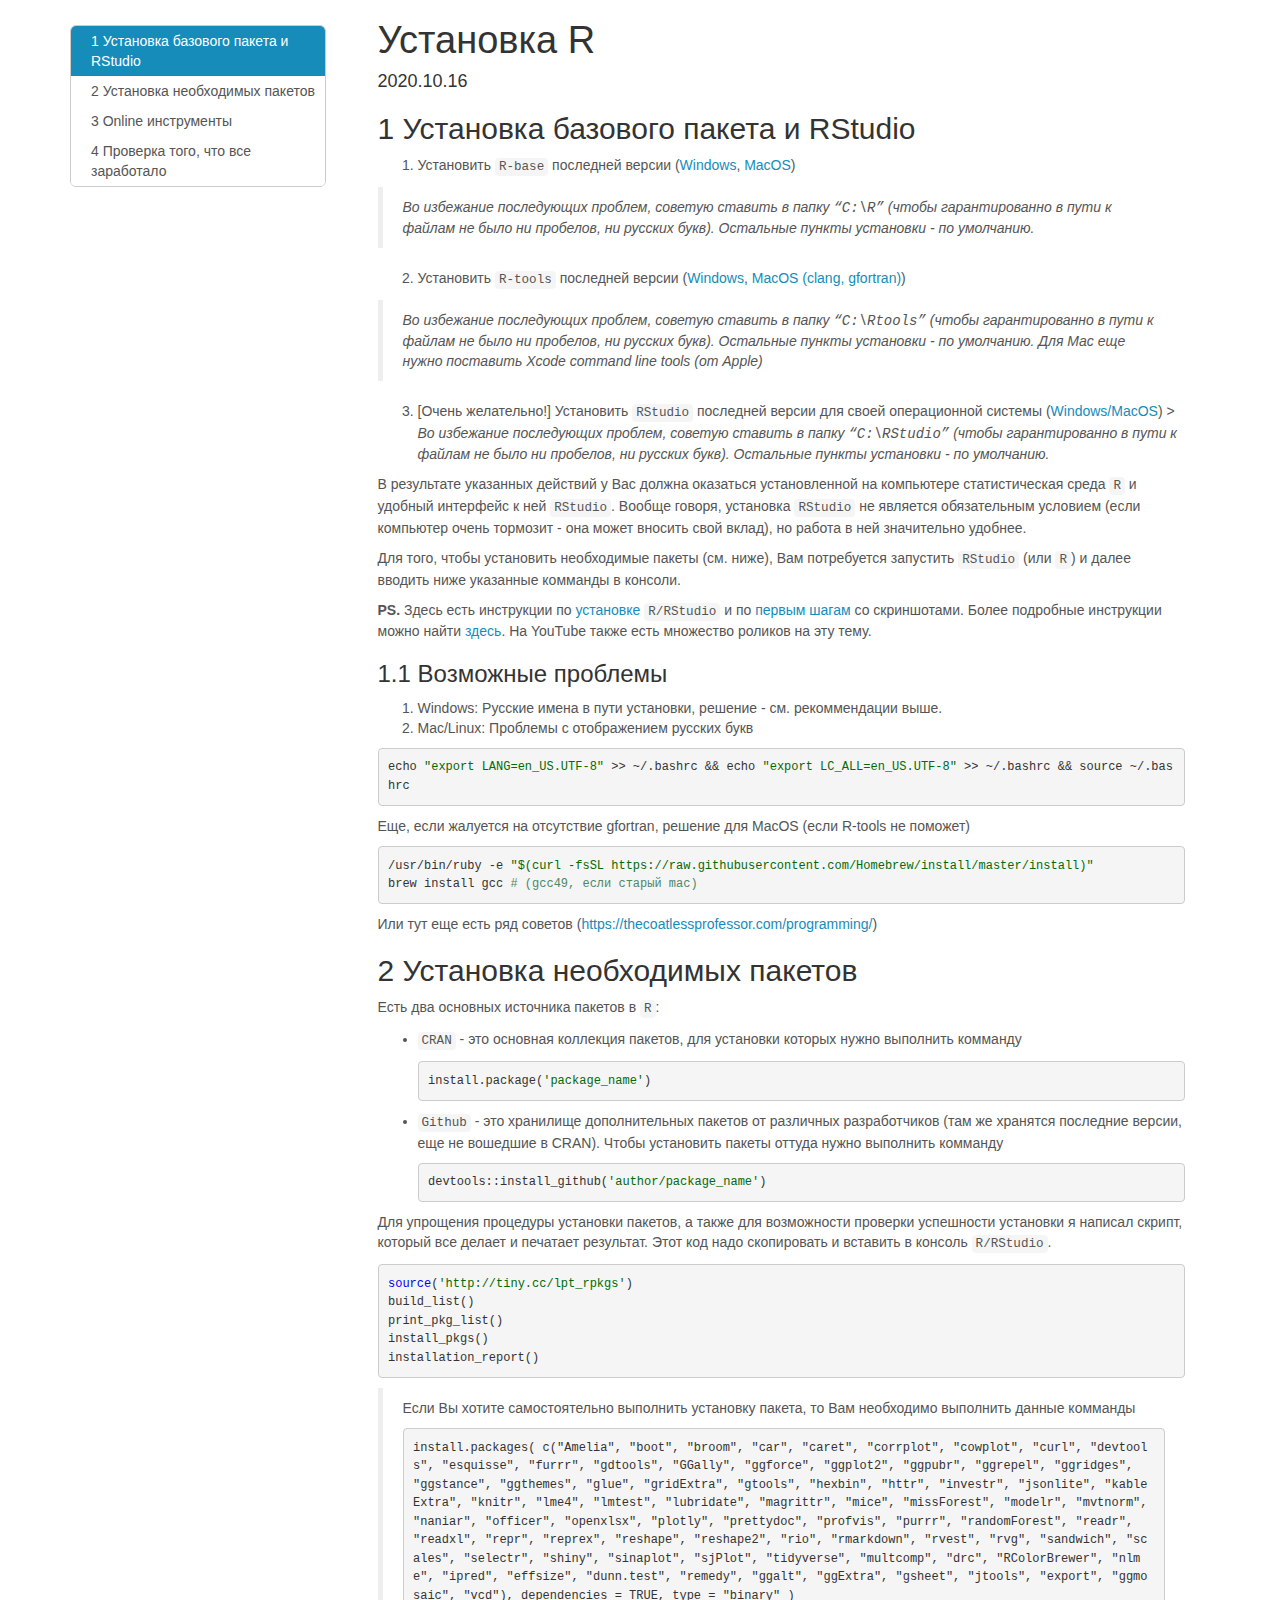
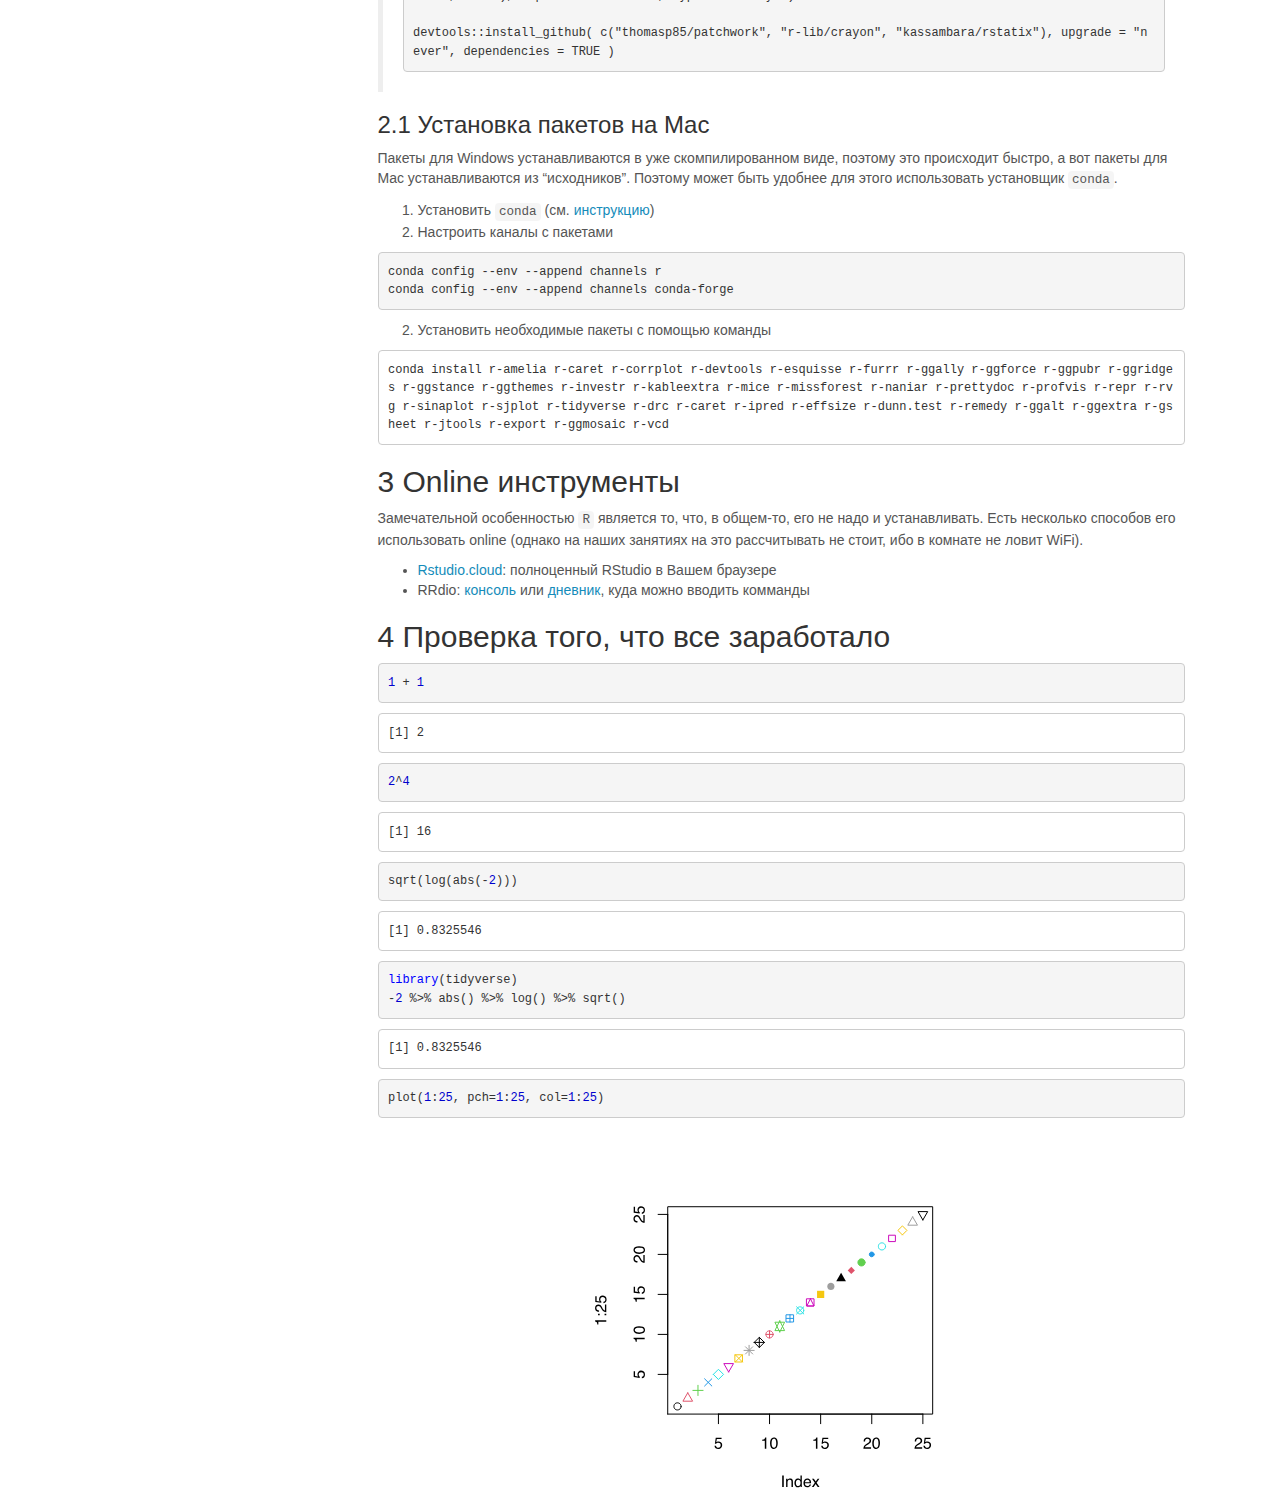
==== commit 1cd2b366: "styles path" ====
--- a/docs/lessons/00__R_install.html
+++ b/docs/lessons/00__R_install.html
@@ -20,7 +20,31 @@
 return new Za.prototype.init(a,b,c,d,e)}m.Tween=Za,Za.prototype={constructor:Za,init:function(a,b,c,d,e,f){this.elem=a,this.prop=c,this.easing=e||"swing",this.options=b,this.start=this.now=this.cur(),this.end=d,this.unit=f||(m.cssNumber[c]?"":"px")},cur:function(){var a=Za.propHooks[this.prop];return a&&a.get?a.get(this):Za.propHooks._default.get(this)},run:function(a){var b,c=Za.propHooks[this.prop];return this.options.duration?this.pos=b=m.easing[this.easing](a,this.options.duration*a,0,1,this.options.duration):this.pos=b=a,this.now=(this.end-this.start)*b+this.start,this.options.step&&this.options.step.call(this.elem,this.now,this),c&&c.set?c.set(this):Za.propHooks._default.set(this),this}},Za.prototype.init.prototype=Za.prototype,Za.propHooks={_default:{get:function(a){var b;return null==a.elem[a.prop]||a.elem.style&&null!=a.elem.style[a.prop]?(b=m.css(a.elem,a.prop,""),b&&"auto"!==b?b:0):a.elem[a.prop]},set:function(a){m.fx.step[a.prop]?m.fx.step[a.prop](a):a.elem.style&&(null!=a.elem.style[m.cssProps[a.prop]]||m.cssHooks[a.prop])?m.style(a.elem,a.prop,a.now+a.unit):a.elem[a.prop]=a.now}}},Za.propHooks.scrollTop=Za.propHooks.scrollLeft={set:function(a){a.elem.nodeType&&a.elem.parentNode&&(a.elem[a.prop]=a.now)}},m.easing={linear:function(a){return a},swing:function(a){return.5-Math.cos(a*Math.PI)/2}},m.fx=Za.prototype.init,m.fx.step={};var $a,_a,ab=/^(?:toggle|show|hide)$/,bb=new RegExp("^(?:([+-])=|)("+S+")([a-z%]*)$","i"),cb=/queueHooks$/,db=[ib],eb={"*":[function(a,b){var c=this.createTween(a,b),d=c.cur(),e=bb.exec(b),f=e&&e[3]||(m.cssNumber[a]?"":"px"),g=(m.cssNumber[a]||"px"!==f&&+d)&&bb.exec(m.css(c.elem,a)),h=1,i=20;if(g&&g[3]!==f){f=f||g[3],e=e||[],g=+d||1;do h=h||".5",g/=h,m.style(c.elem,a,g+f);while(h!==(h=c.cur()/d)&&1!==h&&--i)}return e&&(g=c.start=+g||+d||0,c.unit=f,c.end=e[1]?g+(e[1]+1)*e[2]:+e[2]),c}]};function fb(){return setTimeout(function(){$a=void 0}),$a=m.now()}function gb(a,b){var c,d={height:a},e=0;for(b=b?1:0;4>e;e+=2-b)c=T[e],d["margin"+c]=d["padding"+c]=a;return b&&(d.opacity=d.width=a),d}function hb(a,b,c){for(var d,e=(eb[b]||[]).concat(eb["*"]),f=0,g=e.length;g>f;f++)if(d=e[f].call(c,b,a))return d}function ib(a,b,c){var d,e,f,g,h,i,j,l,n=this,o={},p=a.style,q=a.nodeType&&U(a),r=m._data(a,"fxshow");c.queue||(h=m._queueHooks(a,"fx"),null==h.unqueued&&(h.unqueued=0,i=h.empty.fire,h.empty.fire=function(){h.unqueued||i()}),h.unqueued++,n.always(function(){n.always(function(){h.unqueued--,m.queue(a,"fx").length||h.empty.fire()})})),1===a.nodeType&&("height"in b||"width"in b)&&(c.overflow=[p.overflow,p.overflowX,p.overflowY],j=m.css(a,"display"),l="none"===j?m._data(a,"olddisplay")||Fa(a.nodeName):j,"inline"===l&&"none"===m.css(a,"float")&&(k.inlineBlockNeedsLayout&&"inline"!==Fa(a.nodeName)?p.zoom=1:p.display="inline-block")),c.overflow&&(p.overflow="hidden",k.shrinkWrapBlocks()||n.always(function(){p.overflow=c.overflow[0],p.overflowX=c.overflow[1],p.overflowY=c.overflow[2]}));for(d in b)if(e=b[d],ab.exec(e)){if(delete b[d],f=f||"toggle"===e,e===(q?"hide":"show")){if("show"!==e||!r||void 0===r[d])continue;q=!0}o[d]=r&&r[d]||m.style(a,d)}else j=void 0;if(m.isEmptyObject(o))"inline"===("none"===j?Fa(a.nodeName):j)&&(p.display=j);else{r?"hidden"in r&&(q=r.hidden):r=m._data(a,"fxshow",{}),f&&(r.hidden=!q),q?m(a).show():n.done(function(){m(a).hide()}),n.done(function(){var b;m._removeData(a,"fxshow");for(b in o)m.style(a,b,o[b])});for(d in o)g=hb(q?r[d]:0,d,n),d in r||(r[d]=g.start,q&&(g.end=g.start,g.start="width"===d||"height"===d?1:0))}}function jb(a,b){var c,d,e,f,g;for(c in a)if(d=m.camelCase(c),e=b[d],f=a[c],m.isArray(f)&&(e=f[1],f=a[c]=f[0]),c!==d&&(a[d]=f,delete a[c]),g=m.cssHooks[d],g&&"expand"in g){f=g.expand(f),delete a[d];for(c in f)c in a||(a[c]=f[c],b[c]=e)}else b[d]=e}function kb(a,b,c){var d,e,f=0,g=db.length,h=m.Deferred().always(function(){delete i.elem}),i=function(){if(e)return!1;for(var b=$a||fb(),c=Math.max(0,j.startTime+j.duration-b),d=c/j.duration||0,f=1-d,g=0,i=j.tweens.length;i>g;g++)j.tweens[g].run(f);return h.notifyWith(a,[j,f,c]),1>f&&i?c:(h.resolveWith(a,[j]),!1)},j=h.promise({elem:a,props:m.extend({},b),opts:m.extend(!0,{specialEasing:{}},c),originalProperties:b,originalOptions:c,startTime:$a||fb(),duration:c.duration,tweens:[],createTween:function(b,c){var d=m.Tween(a,j.opts,b,c,j.opts.specialEasing[b]||j.opts.easing);return j.tweens.push(d),d},stop:function(b){var c=0,d=b?j.tweens.length:0;if(e)return this;for(e=!0;d>c;c++)j.tweens[c].run(1);return b?h.resolveWith(a,[j,b]):h.rejectWith(a,[j,b]),this}}),k=j.props;for(jb(k,j.opts.specialEasing);g>f;f++)if(d=db[f].call(j,a,k,j.opts))return d;return m.map(k,hb,j),m.isFunction(j.opts.start)&&j.opts.start.call(a,j),m.fx.timer(m.extend(i,{elem:a,anim:j,queue:j.opts.queue})),j.progress(j.opts.progress).done(j.opts.done,j.opts.complete).fail(j.opts.fail).always(j.opts.always)}m.Animation=m.extend(kb,{tweener:function(a,b){m.isFunction(a)?(b=a,a=["*"]):a=a.split(" ");for(var c,d=0,e=a.length;e>d;d++)c=a[d],eb[c]=eb[c]||[],eb[c].unshift(b)},prefilter:function(a,b){b?db.unshift(a):db.push(a)}}),m.speed=function(a,b,c){var d=a&&"object"==typeof a?m.extend({},a):{complete:c||!c&&b||m.isFunction(a)&&a,duration:a,easing:c&&b||b&&!m.isFunction(b)&&b};return d.duration=m.fx.off?0:"number"==typeof d.duration?d.duration:d.duration in m.fx.speeds?m.fx.speeds[d.duration]:m.fx.speeds._default,(null==d.queue||d.queue===!0)&&(d.queue="fx"),d.old=d.complete,d.complete=function(){m.isFunction(d.old)&&d.old.call(this),d.queue&&m.dequeue(this,d.queue)},d},m.fn.extend({fadeTo:function(a,b,c,d){return this.filter(U).css("opacity",0).show().end().animate({opacity:b},a,c,d)},animate:function(a,b,c,d){var e=m.isEmptyObject(a),f=m.speed(b,c,d),g=function(){var b=kb(this,m.extend({},a),f);(e||m._data(this,"finish"))&&b.stop(!0)};return g.finish=g,e||f.queue===!1?this.each(g):this.queue(f.queue,g)},stop:function(a,b,c){var d=function(a){var b=a.stop;delete a.stop,b(c)};return"string"!=typeof a&&(c=b,b=a,a=void 0),b&&a!==!1&&this.queue(a||"fx",[]),this.each(function(){var b=!0,e=null!=a&&a+"queueHooks",f=m.timers,g=m._data(this);if(e)g[e]&&g[e].stop&&d(g[e]);else for(e in g)g[e]&&g[e].stop&&cb.test(e)&&d(g[e]);for(e=f.length;e--;)f[e].elem!==this||null!=a&&f[e].queue!==a||(f[e].anim.stop(c),b=!1,f.splice(e,1));(b||!c)&&m.dequeue(this,a)})},finish:function(a){return a!==!1&&(a=a||"fx"),this.each(function(){var b,c=m._data(this),d=c[a+"queue"],e=c[a+"queueHooks"],f=m.timers,g=d?d.length:0;for(c.finish=!0,m.queue(this,a,[]),e&&e.stop&&e.stop.call(this,!0),b=f.length;b--;)f[b].elem===this&&f[b].queue===a&&(f[b].anim.stop(!0),f.splice(b,1));for(b=0;g>b;b++)d[b]&&d[b].finish&&d[b].finish.call(this);delete c.finish})}}),m.each(["toggle","show","hide"],function(a,b){var c=m.fn[b];m.fn[b]=function(a,d,e){return null==a||"boolean"==typeof a?c.apply(this,arguments):this.animate(gb(b,!0),a,d,e)}}),m.each({slideDown:gb("show"),slideUp:gb("hide"),slideToggle:gb("toggle"),fadeIn:{opacity:"show"},fadeOut:{opacity:"hide"},fadeToggle:{opacity:"toggle"}},function(a,b){m.fn[a]=function(a,c,d){return this.animate(b,a,c,d)}}),m.timers=[],m.fx.tick=function(){var a,b=m.timers,c=0;for($a=m.now();c<b.length;c++)a=b[c],a()||b[c]!==a||b.splice(c--,1);b.length||m.fx.stop(),$a=void 0},m.fx.timer=function(a){m.timers.push(a),a()?m.fx.start():m.timers.pop()},m.fx.interval=13,m.fx.start=function(){_a||(_a=setInterval(m.fx.tick,m.fx.interval))},m.fx.stop=function(){clearInterval(_a),_a=null},m.fx.speeds={slow:600,fast:200,_default:400},m.fn.delay=function(a,b){return a=m.fx?m.fx.speeds[a]||a:a,b=b||"fx",this.queue(b,function(b,c){var d=setTimeout(b,a);c.stop=function(){clearTimeout(d)}})},function(){var a,b,c,d,e;b=y.createElement("div"),b.setAttribute("className","t"),b.innerHTML="  <link/><table></table><a href='/a'>a</a><input type='checkbox'/>",d=b.getElementsByTagName("a")[0],c=y.createElement("select"),e=c.appendChild(y.createElement("option")),a=b.getElementsByTagName("input")[0],d.style.cssText="top:1px",k.getSetAttribute="t"!==b.className,k.style=/top/.test(d.getAttribute("style")),k.hrefNormalized="/a"===d.getAttribute("href"),k.checkOn=!!a.value,k.optSelected=e.selected,k.enctype=!!y.createElement("form").enctype,c.disabled=!0,k.optDisabled=!e.disabled,a=y.createElement("input"),a.setAttribute("value",""),k.input=""===a.getAttribute("value"),a.value="t",a.setAttribute("type","radio"),k.radioValue="t"===a.value}();var lb=/\r/g;m.fn.extend({val:function(a){var b,c,d,e=this[0];{if(arguments.length)return d=m.isFunction(a),this.each(function(c){var e;1===this.nodeType&&(e=d?a.call(this,c,m(this).val()):a,null==e?e="":"number"==typeof e?e+="":m.isArray(e)&&(e=m.map(e,function(a){return null==a?"":a+""})),b=m.valHooks[this.type]||m.valHooks[this.nodeName.toLowerCase()],b&&"set"in b&&void 0!==b.set(this,e,"value")||(this.value=e))});if(e)return b=m.valHooks[e.type]||m.valHooks[e.nodeName.toLowerCase()],b&&"get"in b&&void 0!==(c=b.get(e,"value"))?c:(c=e.value,"string"==typeof c?c.replace(lb,""):null==c?"":c)}}}),m.extend({valHooks:{option:{get:function(a){var b=m.find.attr(a,"value");return null!=b?b:m.trim(m.text(a))}},select:{get:function(a){for(var b,c,d=a.options,e=a.selectedIndex,f="select-one"===a.type||0>e,g=f?null:[],h=f?e+1:d.length,i=0>e?h:f?e:0;h>i;i++)if(c=d[i],!(!c.selected&&i!==e||(k.optDisabled?c.disabled:null!==c.getAttribute("disabled"))||c.parentNode.disabled&&m.nodeName(c.parentNode,"optgroup"))){if(b=m(c).val(),f)return b;g.push(b)}return g},set:function(a,b){var c,d,e=a.options,f=m.makeArray(b),g=e.length;while(g--)if(d=e[g],m.inArray(m.valHooks.option.get(d),f)>=0)try{d.selected=c=!0}catch(h){d.scrollHeight}else d.selected=!1;return c||(a.selectedIndex=-1),e}}}}),m.each(["radio","checkbox"],function(){m.valHooks[this]={set:function(a,b){return m.isArray(b)?a.checked=m.inArray(m(a).val(),b)>=0:void 0}},k.checkOn||(m.valHooks[this].get=function(a){return null===a.getAttribute("value")?"on":a.value})});var mb,nb,ob=m.expr.attrHandle,pb=/^(?:checked|selected)$/i,qb=k.getSetAttribute,rb=k.input;m.fn.extend({attr:function(a,b){return V(this,m.attr,a,b,arguments.length>1)},removeAttr:function(a){return this.each(function(){m.removeAttr(this,a)})}}),m.extend({attr:function(a,b,c){var d,e,f=a.nodeType;if(a&&3!==f&&8!==f&&2!==f)return typeof a.getAttribute===K?m.prop(a,b,c):(1===f&&m.isXMLDoc(a)||(b=b.toLowerCase(),d=m.attrHooks[b]||(m.expr.match.bool.test(b)?nb:mb)),void 0===c?d&&"get"in d&&null!==(e=d.get(a,b))?e:(e=m.find.attr(a,b),null==e?void 0:e):null!==c?d&&"set"in d&&void 0!==(e=d.set(a,c,b))?e:(a.setAttribute(b,c+""),c):void m.removeAttr(a,b))},removeAttr:function(a,b){var c,d,e=0,f=b&&b.match(E);if(f&&1===a.nodeType)while(c=f[e++])d=m.propFix[c]||c,m.expr.match.bool.test(c)?rb&&qb||!pb.test(c)?a[d]=!1:a[m.camelCase("default-"+c)]=a[d]=!1:m.attr(a,c,""),a.removeAttribute(qb?c:d)},attrHooks:{type:{set:function(a,b){if(!k.radioValue&&"radio"===b&&m.nodeName(a,"input")){var c=a.value;return a.setAttribute("type",b),c&&(a.value=c),b}}}}}),nb={set:function(a,b,c){return b===!1?m.removeAttr(a,c):rb&&qb||!pb.test(c)?a.setAttribute(!qb&&m.propFix[c]||c,c):a[m.camelCase("default-"+c)]=a[c]=!0,c}},m.each(m.expr.match.bool.source.match(/\w+/g),function(a,b){var c=ob[b]||m.find.attr;ob[b]=rb&&qb||!pb.test(b)?function(a,b,d){var e,f;return d||(f=ob[b],ob[b]=e,e=null!=c(a,b,d)?b.toLowerCase():null,ob[b]=f),e}:function(a,b,c){return c?void 0:a[m.camelCase("default-"+b)]?b.toLowerCase():null}}),rb&&qb||(m.attrHooks.value={set:function(a,b,c){return m.nodeName(a,"input")?void(a.defaultValue=b):mb&&mb.set(a,b,c)}}),qb||(mb={set:function(a,b,c){var d=a.getAttributeNode(c);return d||a.setAttributeNode(d=a.ownerDocument.createAttribute(c)),d.value=b+="","value"===c||b===a.getAttribute(c)?b:void 0}},ob.id=ob.name=ob.coords=function(a,b,c){var d;return c?void 0:(d=a.getAttributeNode(b))&&""!==d.value?d.value:null},m.valHooks.button={get:function(a,b){var c=a.getAttributeNode(b);return c&&c.specified?c.value:void 0},set:mb.set},m.attrHooks.contenteditable={set:function(a,b,c){mb.set(a,""===b?!1:b,c)}},m.each(["width","height"],function(a,b){m.attrHooks[b]={set:function(a,c){return""===c?(a.setAttribute(b,"auto"),c):void 0}}})),k.style||(m.attrHooks.style={get:function(a){return a.style.cssText||void 0},set:function(a,b){return a.style.cssText=b+""}});var sb=/^(?:input|select|textarea|button|object)$/i,tb=/^(?:a|area)$/i;m.fn.extend({prop:function(a,b){return V(this,m.prop,a,b,arguments.length>1)},removeProp:function(a){return a=m.propFix[a]||a,this.each(function(){try{this[a]=void 0,delete this[a]}catch(b){}})}}),m.extend({propFix:{"for":"htmlFor","class":"className"},prop:function(a,b,c){var d,e,f,g=a.nodeType;if(a&&3!==g&&8!==g&&2!==g)return f=1!==g||!m.isXMLDoc(a),f&&(b=m.propFix[b]||b,e=m.propHooks[b]),void 0!==c?e&&"set"in e&&void 0!==(d=e.set(a,c,b))?d:a[b]=c:e&&"get"in e&&null!==(d=e.get(a,b))?d:a[b]},propHooks:{tabIndex:{get:function(a){var b=m.find.attr(a,"tabindex");return b?parseInt(b,10):sb.test(a.nodeName)||tb.test(a.nodeName)&&a.href?0:-1}}}}),k.hrefNormalized||m.each(["href","src"],function(a,b){m.propHooks[b]={get:function(a){return a.getAttribute(b,4)}}}),k.optSelected||(m.propHooks.selected={get:function(a){var b=a.parentNode;return b&&(b.selectedIndex,b.parentNode&&b.parentNode.selectedIndex),null}}),m.each(["tabIndex","readOnly","maxLength","cellSpacing","cellPadding","rowSpan","colSpan","useMap","frameBorder","contentEditable"],function(){m.propFix[this.toLowerCase()]=this}),k.enctype||(m.propFix.enctype="encoding");var ub=/[\t\r\n\f]/g;m.fn.extend({addClass:function(a){var b,c,d,e,f,g,h=0,i=this.length,j="string"==typeof a&&a;if(m.isFunction(a))return this.each(function(b){m(this).addClass(a.call(this,b,this.className))});if(j)for(b=(a||"").match(E)||[];i>h;h++)if(c=this[h],d=1===c.nodeType&&(c.className?(" "+c.className+" ").replace(ub," "):" ")){f=0;while(e=b[f++])d.indexOf(" "+e+" ")<0&&(d+=e+" ");g=m.trim(d),c.className!==g&&(c.className=g)}return this},removeClass:function(a){var b,c,d,e,f,g,h=0,i=this.length,j=0===arguments.length||"string"==typeof a&&a;if(m.isFunction(a))return this.each(function(b){m(this).removeClass(a.call(this,b,this.className))});if(j)for(b=(a||"").match(E)||[];i>h;h++)if(c=this[h],d=1===c.nodeType&&(c.className?(" "+c.className+" ").replace(ub," "):"")){f=0;while(e=b[f++])while(d.indexOf(" "+e+" ")>=0)d=d.replace(" "+e+" "," ");g=a?m.trim(d):"",c.className!==g&&(c.className=g)}return this},toggleClass:function(a,b){var c=typeof a;return"boolean"==typeof b&&"string"===c?b?this.addClass(a):this.removeClass(a):this.each(m.isFunction(a)?function(c){m(this).toggleClass(a.call(this,c,this.className,b),b)}:function(){if("string"===c){var b,d=0,e=m(this),f=a.match(E)||[];while(b=f[d++])e.hasClass(b)?e.removeClass(b):e.addClass(b)}else(c===K||"boolean"===c)&&(this.className&&m._data(this,"__className__",this.className),this.className=this.className||a===!1?"":m._data(this,"__className__")||"")})},hasClass:function(a){for(var b=" "+a+" ",c=0,d=this.length;d>c;c++)if(1===this[c].nodeType&&(" "+this[c].className+" ").replace(ub," ").indexOf(b)>=0)return!0;return!1}}),m.each("blur focus focusin focusout load resize scroll unload click dblclick mousedown mouseup mousemove mouseover mouseout mouseenter mouseleave change select submit keydown keypress keyup error contextmenu".split(" "),function(a,b){m.fn[b]=function(a,c){return arguments.length>0?this.on(b,null,a,c):this.trigger(b)}}),m.fn.extend({hover:function(a,b){return this.mouseenter(a).mouseleave(b||a)},bind:function(a,b,c){return this.on(a,null,b,c)},unbind:function(a,b){return this.off(a,null,b)},delegate:function(a,b,c,d){return this.on(b,a,c,d)},undelegate:function(a,b,c){return 1===arguments.length?this.off(a,"**"):this.off(b,a||"**",c)}});var vb=m.now(),wb=/\?/,xb=/(,)|(\[|{)|(}|])|"(?:[^"\\\r\n]|\\["\\\/bfnrt]|\\u[\da-fA-F]{4})*"\s*:?|true|false|null|-?(?!0\d)\d+(?:\.\d+|)(?:[eE][+-]?\d+|)/g;m.parseJSON=function(b){if(a.JSON&&a.JSON.parse)return a.JSON.parse(b+"");var c,d=null,e=m.trim(b+"");return e&&!m.trim(e.replace(xb,function(a,b,e,f){return c&&b&&(d=0),0===d?a:(c=e||b,d+=!f-!e,"")}))?Function("return "+e)():m.error("Invalid JSON: "+b)},m.parseXML=function(b){var c,d;if(!b||"string"!=typeof b)return null;try{a.DOMParser?(d=new DOMParser,c=d.parseFromString(b,"text/xml")):(c=new ActiveXObject("Microsoft.XMLDOM"),c.async="false",c.loadXML(b))}catch(e){c=void 0}return c&&c.documentElement&&!c.getElementsByTagName("parsererror").length||m.error("Invalid XML: "+b),c};var yb,zb,Ab=/#.*$/,Bb=/([?&])_=[^&]*/,Cb=/^(.*?):[ \t]*([^\r\n]*)\r?$/gm,Db=/^(?:about|app|app-storage|.+-extension|file|res|widget):$/,Eb=/^(?:GET|HEAD)$/,Fb=/^\/\//,Gb=/^([\w.+-]+:)(?:\/\/(?:[^\/?#]*@|)([^\/?#:]*)(?::(\d+)|)|)/,Hb={},Ib={},Jb="*/".concat("*");try{zb=location.href}catch(Kb){zb=y.createElement("a"),zb.href="",zb=zb.href}yb=Gb.exec(zb.toLowerCase())||[];function Lb(a){return function(b,c){"string"!=typeof b&&(c=b,b="*");var d,e=0,f=b.toLowerCase().match(E)||[];if(m.isFunction(c))while(d=f[e++])"+"===d.charAt(0)?(d=d.slice(1)||"*",(a[d]=a[d]||[]).unshift(c)):(a[d]=a[d]||[]).push(c)}}function Mb(a,b,c,d){var e={},f=a===Ib;function g(h){var i;return e[h]=!0,m.each(a[h]||[],function(a,h){var j=h(b,c,d);return"string"!=typeof j||f||e[j]?f?!(i=j):void 0:(b.dataTypes.unshift(j),g(j),!1)}),i}return g(b.dataTypes[0])||!e["*"]&&g("*")}function Nb(a,b){var c,d,e=m.ajaxSettings.flatOptions||{};for(d in b)void 0!==b[d]&&((e[d]?a:c||(c={}))[d]=b[d]);return c&&m.extend(!0,a,c),a}function Ob(a,b,c){var d,e,f,g,h=a.contents,i=a.dataTypes;while("*"===i[0])i.shift(),void 0===e&&(e=a.mimeType||b.getResponseHeader("Content-Type"));if(e)for(g in h)if(h[g]&&h[g].test(e)){i.unshift(g);break}if(i[0]in c)f=i[0];else{for(g in c){if(!i[0]||a.converters[g+" "+i[0]]){f=g;break}d||(d=g)}f=f||d}return f?(f!==i[0]&&i.unshift(f),c[f]):void 0}function Pb(a,b,c,d){var e,f,g,h,i,j={},k=a.dataTypes.slice();if(k[1])for(g in a.converters)j[g.toLowerCase()]=a.converters[g];f=k.shift();while(f)if(a.responseFields[f]&&(c[a.responseFields[f]]=b),!i&&d&&a.dataFilter&&(b=a.dataFilter(b,a.dataType)),i=f,f=k.shift())if("*"===f)f=i;else if("*"!==i&&i!==f){if(g=j[i+" "+f]||j["* "+f],!g)for(e in j)if(h=e.split(" "),h[1]===f&&(g=j[i+" "+h[0]]||j["* "+h[0]])){g===!0?g=j[e]:j[e]!==!0&&(f=h[0],k.unshift(h[1]));break}if(g!==!0)if(g&&a["throws"])b=g(b);else try{b=g(b)}catch(l){return{state:"parsererror",error:g?l:"No conversion from "+i+" to "+f}}}return{state:"success",data:b}}m.extend({active:0,lastModified:{},etag:{},ajaxSettings:{url:zb,type:"GET",isLocal:Db.test(yb[1]),global:!0,processData:!0,async:!0,contentType:"application/x-www-form-urlencoded; charset=UTF-8",accepts:{"*":Jb,text:"text/plain",html:"text/html",xml:"application/xml, text/xml",json:"application/json, text/javascript"},contents:{xml:/xml/,html:/html/,json:/json/},responseFields:{xml:"responseXML",text:"responseText",json:"responseJSON"},converters:{"* text":String,"text html":!0,"text json":m.parseJSON,"text xml":m.parseXML},flatOptions:{url:!0,context:!0}},ajaxSetup:function(a,b){return b?Nb(Nb(a,m.ajaxSettings),b):Nb(m.ajaxSettings,a)},ajaxPrefilter:Lb(Hb),ajaxTransport:Lb(Ib),ajax:function(a,b){"object"==typeof a&&(b=a,a=void 0),b=b||{};var c,d,e,f,g,h,i,j,k=m.ajaxSetup({},b),l=k.context||k,n=k.context&&(l.nodeType||l.jquery)?m(l):m.event,o=m.Deferred(),p=m.Callbacks("once memory"),q=k.statusCode||{},r={},s={},t=0,u="canceled",v={readyState:0,getResponseHeader:function(a){var b;if(2===t){if(!j){j={};while(b=Cb.exec(f))j[b[1].toLowerCase()]=b[2]}b=j[a.toLowerCase()]}return null==b?null:b},getAllResponseHeaders:function(){return 2===t?f:null},setRequestHeader:function(a,b){var c=a.toLowerCase();return t||(a=s[c]=s[c]||a,r[a]=b),this},overrideMimeType:function(a){return t||(k.mimeType=a),this},statusCode:function(a){var b;if(a)if(2>t)for(b in a)q[b]=[q[b],a[b]];else v.always(a[v.status]);return this},abort:function(a){var b=a||u;return i&&i.abort(b),x(0,b),this}};if(o.promise(v).complete=p.add,v.success=v.done,v.error=v.fail,k.url=((a||k.url||zb)+"").replace(Ab,"").replace(Fb,yb[1]+"//"),k.type=b.method||b.type||k.method||k.type,k.dataTypes=m.trim(k.dataType||"*").toLowerCase().match(E)||[""],null==k.crossDomain&&(c=Gb.exec(k.url.toLowerCase()),k.crossDomain=!(!c||c[1]===yb[1]&&c[2]===yb[2]&&(c[3]||("http:"===c[1]?"80":"443"))===(yb[3]||("http:"===yb[1]?"80":"443")))),k.data&&k.processData&&"string"!=typeof k.data&&(k.data=m.param(k.data,k.traditional)),Mb(Hb,k,b,v),2===t)return v;h=m.event&&k.global,h&&0===m.active++&&m.event.trigger("ajaxStart"),k.type=k.type.toUpperCase(),k.hasContent=!Eb.test(k.type),e=k.url,k.hasContent||(k.data&&(e=k.url+=(wb.test(e)?"&":"?")+k.data,delete k.data),k.cache===!1&&(k.url=Bb.test(e)?e.replace(Bb,"$1_="+vb++):e+(wb.test(e)?"&":"?")+"_="+vb++)),k.ifModified&&(m.lastModified[e]&&v.setRequestHeader("If-Modified-Since",m.lastModified[e]),m.etag[e]&&v.setRequestHeader("If-None-Match",m.etag[e])),(k.data&&k.hasContent&&k.contentType!==!1||b.contentType)&&v.setRequestHeader("Content-Type",k.contentType),v.setRequestHeader("Accept",k.dataTypes[0]&&k.accepts[k.dataTypes[0]]?k.accepts[k.dataTypes[0]]+("*"!==k.dataTypes[0]?", "+Jb+"; q=0.01":""):k.accepts["*"]);for(d in k.headers)v.setRequestHeader(d,k.headers[d]);if(k.beforeSend&&(k.beforeSend.call(l,v,k)===!1||2===t))return v.abort();u="abort";for(d in{success:1,error:1,complete:1})v[d](k[d]);if(i=Mb(Ib,k,b,v)){v.readyState=1,h&&n.trigger("ajaxSend",[v,k]),k.async&&k.timeout>0&&(g=setTimeout(function(){v.abort("timeout")},k.timeout));try{t=1,i.send(r,x)}catch(w){if(!(2>t))throw w;x(-1,w)}}else x(-1,"No Transport");function x(a,b,c,d){var j,r,s,u,w,x=b;2!==t&&(t=2,g&&clearTimeout(g),i=void 0,f=d||"",v.readyState=a>0?4:0,j=a>=200&&300>a||304===a,c&&(u=Ob(k,v,c)),u=Pb(k,u,v,j),j?(k.ifModified&&(w=v.getResponseHeader("Last-Modified"),w&&(m.lastModified[e]=w),w=v.getResponseHeader("etag"),w&&(m.etag[e]=w)),204===a||"HEAD"===k.type?x="nocontent":304===a?x="notmodified":(x=u.state,r=u.data,s=u.error,j=!s)):(s=x,(a||!x)&&(x="error",0>a&&(a=0))),v.status=a,v.statusText=(b||x)+"",j?o.resolveWith(l,[r,x,v]):o.rejectWith(l,[v,x,s]),v.statusCode(q),q=void 0,h&&n.trigger(j?"ajaxSuccess":"ajaxError",[v,k,j?r:s]),p.fireWith(l,[v,x]),h&&(n.trigger("ajaxComplete",[v,k]),--m.active||m.event.trigger("ajaxStop")))}return v},getJSON:function(a,b,c){return m.get(a,b,c,"json")},getScript:function(a,b){return m.get(a,void 0,b,"script")}}),m.each(["get","post"],function(a,b){m[b]=function(a,c,d,e){return m.isFunction(c)&&(e=e||d,d=c,c=void 0),m.ajax({url:a,type:b,dataType:e,data:c,success:d})}}),m._evalUrl=function(a){return m.ajax({url:a,type:"GET",dataType:"script",async:!1,global:!1,"throws":!0})},m.fn.extend({wrapAll:function(a){if(m.isFunction(a))return this.each(function(b){m(this).wrapAll(a.call(this,b))});if(this[0]){var b=m(a,this[0].ownerDocument).eq(0).clone(!0);this[0].parentNode&&b.insertBefore(this[0]),b.map(function(){var a=this;while(a.firstChild&&1===a.firstChild.nodeType)a=a.firstChild;return a}).append(this)}return this},wrapInner:function(a){return this.each(m.isFunction(a)?function(b){m(this).wrapInner(a.call(this,b))}:function(){var b=m(this),c=b.contents();c.length?c.wrapAll(a):b.append(a)})},wrap:function(a){var b=m.isFunction(a);return this.each(function(c){m(this).wrapAll(b?a.call(this,c):a)})},unwrap:function(){return this.parent().each(function(){m.nodeName(this,"body")||m(this).replaceWith(this.childNodes)}).end()}}),m.expr.filters.hidden=function(a){return a.offsetWidth<=0&&a.offsetHeight<=0||!k.reliableHiddenOffsets()&&"none"===(a.style&&a.style.display||m.css(a,"display"))},m.expr.filters.visible=function(a){return!m.expr.filters.hidden(a)};var Qb=/%20/g,Rb=/\[\]$/,Sb=/\r?\n/g,Tb=/^(?:submit|button|image|reset|file)$/i,Ub=/^(?:input|select|textarea|keygen)/i;function Vb(a,b,c,d){var e;if(m.isArray(b))m.each(b,function(b,e){c||Rb.test(a)?d(a,e):Vb(a+"["+("object"==typeof e?b:"")+"]",e,c,d)});else if(c||"object"!==m.type(b))d(a,b);else for(e in b)Vb(a+"["+e+"]",b[e],c,d)}m.param=function(a,b){var c,d=[],e=function(a,b){b=m.isFunction(b)?b():null==b?"":b,d[d.length]=encodeURIComponent(a)+"="+encodeURIComponent(b)};if(void 0===b&&(b=m.ajaxSettings&&m.ajaxSettings.traditional),m.isArray(a)||a.jquery&&!m.isPlainObject(a))m.each(a,function(){e(this.name,this.value)});else for(c in a)Vb(c,a[c],b,e);return d.join("&").replace(Qb,"+")},m.fn.extend({serialize:function(){return m.param(this.serializeArray())},serializeArray:function(){return this.map(function(){var a=m.prop(this,"elements");return a?m.makeArray(a):this}).filter(function(){var a=this.type;return this.name&&!m(this).is(":disabled")&&Ub.test(this.nodeName)&&!Tb.test(a)&&(this.checked||!W.test(a))}).map(function(a,b){var c=m(this).val();return null==c?null:m.isArray(c)?m.map(c,function(a){return{name:b.name,value:a.replace(Sb,"\r\n")}}):{name:b.name,value:c.replace(Sb,"\r\n")}}).get()}}),m.ajaxSettings.xhr=void 0!==a.ActiveXObject?function(){return!this.isLocal&&/^(get|post|head|put|delete|options)$/i.test(this.type)&&Zb()||$b()}:Zb;var Wb=0,Xb={},Yb=m.ajaxSettings.xhr();a.attachEvent&&a.attachEvent("onunload",function(){for(var a in Xb)Xb[a](void 0,!0)}),k.cors=!!Yb&&"withCredentials"in Yb,Yb=k.ajax=!!Yb,Yb&&m.ajaxTransport(function(a){if(!a.crossDomain||k.cors){var b;return{send:function(c,d){var e,f=a.xhr(),g=++Wb;if(f.open(a.type,a.url,a.async,a.username,a.password),a.xhrFields)for(e in a.xhrFields)f[e]=a.xhrFields[e];a.mimeType&&f.overrideMimeType&&f.overrideMimeType(a.mimeType),a.crossDomain||c["X-Requested-With"]||(c["X-Requested-With"]="XMLHttpRequest");for(e in c)void 0!==c[e]&&f.setRequestHeader(e,c[e]+"");f.send(a.hasContent&&a.data||null),b=function(c,e){var h,i,j;if(b&&(e||4===f.readyState))if(delete Xb[g],b=void 0,f.onreadystatechange=m.noop,e)4!==f.readyState&&f.abort();else{j={},h=f.status,"string"==typeof f.responseText&&(j.text=f.responseText);try{i=f.statusText}catch(k){i=""}h||!a.isLocal||a.crossDomain?1223===h&&(h=204):h=j.text?200:404}j&&d(h,i,j,f.getAllResponseHeaders())},a.async?4===f.readyState?setTimeout(b):f.onreadystatechange=Xb[g]=b:b()},abort:function(){b&&b(void 0,!0)}}}});function Zb(){try{return new a.XMLHttpRequest}catch(b){}}function $b(){try{return new a.ActiveXObject("Microsoft.XMLHTTP")}catch(b){}}m.ajaxSetup({accepts:{script:"text/javascript, application/javascript, application/ecmascript, application/x-ecmascript"},contents:{script:/(?:java|ecma)script/},converters:{"text script":function(a){return m.globalEval(a),a}}}),m.ajaxPrefilter("script",function(a){void 0===a.cache&&(a.cache=!1),a.crossDomain&&(a.type="GET",a.global=!1)}),m.ajaxTransport("script",function(a){if(a.crossDomain){var b,c=y.head||m("head")[0]||y.documentElement;return{send:function(d,e){b=y.createElement("script"),b.async=!0,a.scriptCharset&&(b.charset=a.scriptCharset),b.src=a.url,b.onload=b.onreadystatechange=function(a,c){(c||!b.readyState||/loaded|complete/.test(b.readyState))&&(b.onload=b.onreadystatechange=null,b.parentNode&&b.parentNode.removeChild(b),b=null,c||e(200,"success"))},c.insertBefore(b,c.firstChild)},abort:function(){b&&b.onload(void 0,!0)}}}});var _b=[],ac=/(=)\?(?=&|$)|\?\?/;m.ajaxSetup({jsonp:"callback",jsonpCallback:function(){var a=_b.pop()||m.expando+"_"+vb++;return this[a]=!0,a}}),m.ajaxPrefilter("json jsonp",function(b,c,d){var e,f,g,h=b.jsonp!==!1&&(ac.test(b.url)?"url":"string"==typeof b.data&&!(b.contentType||"").indexOf("application/x-www-form-urlencoded")&&ac.test(b.data)&&"data");return h||"jsonp"===b.dataTypes[0]?(e=b.jsonpCallback=m.isFunction(b.jsonpCallback)?b.jsonpCallback():b.jsonpCallback,h?b[h]=b[h].replace(ac,"$1"+e):b.jsonp!==!1&&(b.url+=(wb.test(b.url)?"&":"?")+b.jsonp+"="+e),b.converters["script json"]=function(){return g||m.error(e+" was not called"),g[0]},b.dataTypes[0]="json",f=a[e],a[e]=function(){g=arguments},d.always(function(){a[e]=f,b[e]&&(b.jsonpCallback=c.jsonpCallback,_b.push(e)),g&&m.isFunction(f)&&f(g[0]),g=f=void 0}),"script"):void 0}),m.parseHTML=function(a,b,c){if(!a||"string"!=typeof a)return null;"boolean"==typeof b&&(c=b,b=!1),b=b||y;var d=u.exec(a),e=!c&&[];return d?[b.createElement(d[1])]:(d=m.buildFragment([a],b,e),e&&e.length&&m(e).remove(),m.merge([],d.childNodes))};var bc=m.fn.load;m.fn.load=function(a,b,c){if("string"!=typeof a&&bc)return bc.apply(this,arguments);var d,e,f,g=this,h=a.indexOf(" ");return h>=0&&(d=m.trim(a.slice(h,a.length)),a=a.slice(0,h)),m.isFunction(b)?(c=b,b=void 0):b&&"object"==typeof b&&(f="POST"),g.length>0&&m.ajax({url:a,type:f,dataType:"html",data:b}).done(function(a){e=arguments,g.html(d?m("<div>").append(m.parseHTML(a)).find(d):a)}).complete(c&&function(a,b){g.each(c,e||[a.responseText,b,a])}),this},m.each(["ajaxStart","ajaxStop","ajaxComplete","ajaxError","ajaxSuccess","ajaxSend"],function(a,b){m.fn[b]=function(a){return this.on(b,a)}}),m.expr.filters.animated=function(a){return m.grep(m.timers,function(b){return a===b.elem}).length};var cc=a.document.documentElement;function dc(a){return m.isWindow(a)?a:9===a.nodeType?a.defaultView||a.parentWindow:!1}m.offset={setOffset:function(a,b,c){var d,e,f,g,h,i,j,k=m.css(a,"position"),l=m(a),n={};"static"===k&&(a.style.position="relative"),h=l.offset(),f=m.css(a,"top"),i=m.css(a,"left"),j=("absolute"===k||"fixed"===k)&&m.inArray("auto",[f,i])>-1,j?(d=l.position(),g=d.top,e=d.left):(g=parseFloat(f)||0,e=parseFloat(i)||0),m.isFunction(b)&&(b=b.call(a,c,h)),null!=b.top&&(n.top=b.top-h.top+g),null!=b.left&&(n.left=b.left-h.left+e),"using"in b?b.using.call(a,n):l.css(n)}},m.fn.extend({offset:function(a){if(arguments.length)return void 0===a?this:this.each(function(b){m.offset.setOffset(this,a,b)});var b,c,d={top:0,left:0},e=this[0],f=e&&e.ownerDocument;if(f)return b=f.documentElement,m.contains(b,e)?(typeof e.getBoundingClientRect!==K&&(d=e.getBoundingClientRect()),c=dc(f),{top:d.top+(c.pageYOffset||b.scrollTop)-(b.clientTop||0),left:d.left+(c.pageXOffset||b.scrollLeft)-(b.clientLeft||0)}):d},position:function(){if(this[0]){var a,b,c={top:0,left:0},d=this[0];return"fixed"===m.css(d,"position")?b=d.getBoundingClientRect():(a=this.offsetParent(),b=this.offset(),m.nodeName(a[0],"html")||(c=a.offset()),c.top+=m.css(a[0],"borderTopWidth",!0),c.left+=m.css(a[0],"borderLeftWidth",!0)),{top:b.top-c.top-m.css(d,"marginTop",!0),left:b.left-c.left-m.css(d,"marginLeft",!0)}}},offsetParent:function(){return this.map(function(){var a=this.offsetParent||cc;while(a&&!m.nodeName(a,"html")&&"static"===m.css(a,"position"))a=a.offsetParent;return a||cc})}}),m.each({scrollLeft:"pageXOffset",scrollTop:"pageYOffset"},function(a,b){var c=/Y/.test(b);m.fn[a]=function(d){return V(this,function(a,d,e){var f=dc(a);return void 0===e?f?b in f?f[b]:f.document.documentElement[d]:a[d]:void(f?f.scrollTo(c?m(f).scrollLeft():e,c?e:m(f).scrollTop()):a[d]=e)},a,d,arguments.length,null)}}),m.each(["top","left"],function(a,b){m.cssHooks[b]=La(k.pixelPosition,function(a,c){return c?(c=Ja(a,b),Ha.test(c)?m(a).position()[b]+"px":c):void 0})}),m.each({Height:"height",Width:"width"},function(a,b){m.each({padding:"inner"+a,content:b,"":"outer"+a},function(c,d){m.fn[d]=function(d,e){var f=arguments.length&&(c||"boolean"!=typeof d),g=c||(d===!0||e===!0?"margin":"border");return V(this,function(b,c,d){var e;return m.isWindow(b)?b.document.documentElement["client"+a]:9===b.nodeType?(e=b.documentElement,Math.max(b.body["scroll"+a],e["scroll"+a],b.body["offset"+a],e["offset"+a],e["client"+a])):void 0===d?m.css(b,c,g):m.style(b,c,d,g)},b,f?d:void 0,f,null)}})}),m.fn.size=function(){return this.length},m.fn.andSelf=m.fn.addBack,"function"==typeof define&&define.amd&&define("jquery",[],function(){return m});var ec=a.jQuery,fc=a.$;return m.noConflict=function(b){return a.$===m&&(a.$=fc),b&&a.jQuery===m&&(a.jQuery=ec),m},typeof b===K&&(a.jQuery=a.$=m),m});
 </script>
 <meta name="viewport" content="width=device-width, initial-scale=1" />
-<style type="text/css">html{font-family:sans-serif;-webkit-text-size-adjust:100%;-ms-text-size-adjust:100%}body{margin:0}article,aside,details,figcaption,figure,footer,header,hgroup,main,menu,nav,section,summary{display:block}audio,canvas,progress,video{display:inline-block;vertical-align:baseline}audio:not([controls]){display:none;height:0}[hidden],template{display:none}a{background-color:transparent}a:active,a:hover{outline:0}abbr[title]{border-bottom:1px dotted}b,strong{font-weight:700}dfn{font-style:italic}h1{margin:.67em 0;font-size:2em}mark{color:#000;background:#ff0}small{font-size:80%}sub,sup{position:relative;font-size:75%;line-height:0;vertical-align:baseline}sup{top:-.5em}sub{bottom:-.25em}img{border:0}svg:not(:root){overflow:hidden}figure{margin:1em 40px}hr{height:0;-webkit-box-sizing:content-box;-moz-box-sizing:content-box;box-sizing:content-box}pre{overflow:auto}code,kbd,pre,samp{font-family:monospace,monospace;font-size:1em}button,input,optgroup,select,textarea{margin:0;font:inherit;color:inherit}button{overflow:visible}button,select{text-transform:none}button,html input[type=button],input[type=reset],input[type=submit]{-webkit-appearance:button;cursor:pointer}button[disabled],html input[disabled]{cursor:default}button::-moz-focus-inner,input::-moz-focus-inner{padding:0;border:0}input{line-height:normal}input[type=checkbox],input[type=radio]{-webkit-box-sizing:border-box;-moz-box-sizing:border-box;box-sizing:border-box;padding:0}input[type=number]::-webkit-inner-spin-button,input[type=number]::-webkit-outer-spin-button{height:auto}input[type=search]{-webkit-box-sizing:content-box;-moz-box-sizing:content-box;box-sizing:content-box;-webkit-appearance:textfield}input[type=search]::-webkit-search-cancel-button,input[type=search]::-webkit-search-decoration{-webkit-appearance:none}fieldset{padding:.35em .625em .75em;margin:0 2px;border:1px solid silver}legend{padding:0;border:0}textarea{overflow:auto}optgroup{font-weight:700}table{border-spacing:0;border-collapse:collapse}td,th{padding:0}@media print{*,:after,:before{color:#000!important;text-shadow:none!important;background:0 0!important;-webkit-box-shadow:none!important;box-shadow:none!important}a,a:visited{text-decoration:underline}a[href]:after{content:" (" attr(href) ")"}abbr[title]:after{content:" (" attr(title) ")"}a[href^="javascript:"]:after,a[href^="#"]:after{content:""}blockquote,pre{border:1px solid #999;page-break-inside:avoid}thead{display:table-header-group}img,tr{page-break-inside:avoid}img{max-width:100%!important}h2,h3,p{orphans:3;widows:3}h2,h3{page-break-after:avoid}.navbar{display:none}.btn>.caret,.dropup>.btn>.caret{border-top-color:#000!important}.label{border:1px solid #000}.table{border-collapse:collapse!important}.table td,.table th{background-color:#fff!important}.table-bordered td,.table-bordered th{border:1px solid #ddd!important}}@font-face{font-family:'Glyphicons Halflings';src:url([data-uri]);src:url([data-uri]) format('embedded-opentype'),url([data-uri]) format('woff'),url([data-uri]) format('truetype'),url([data-uri]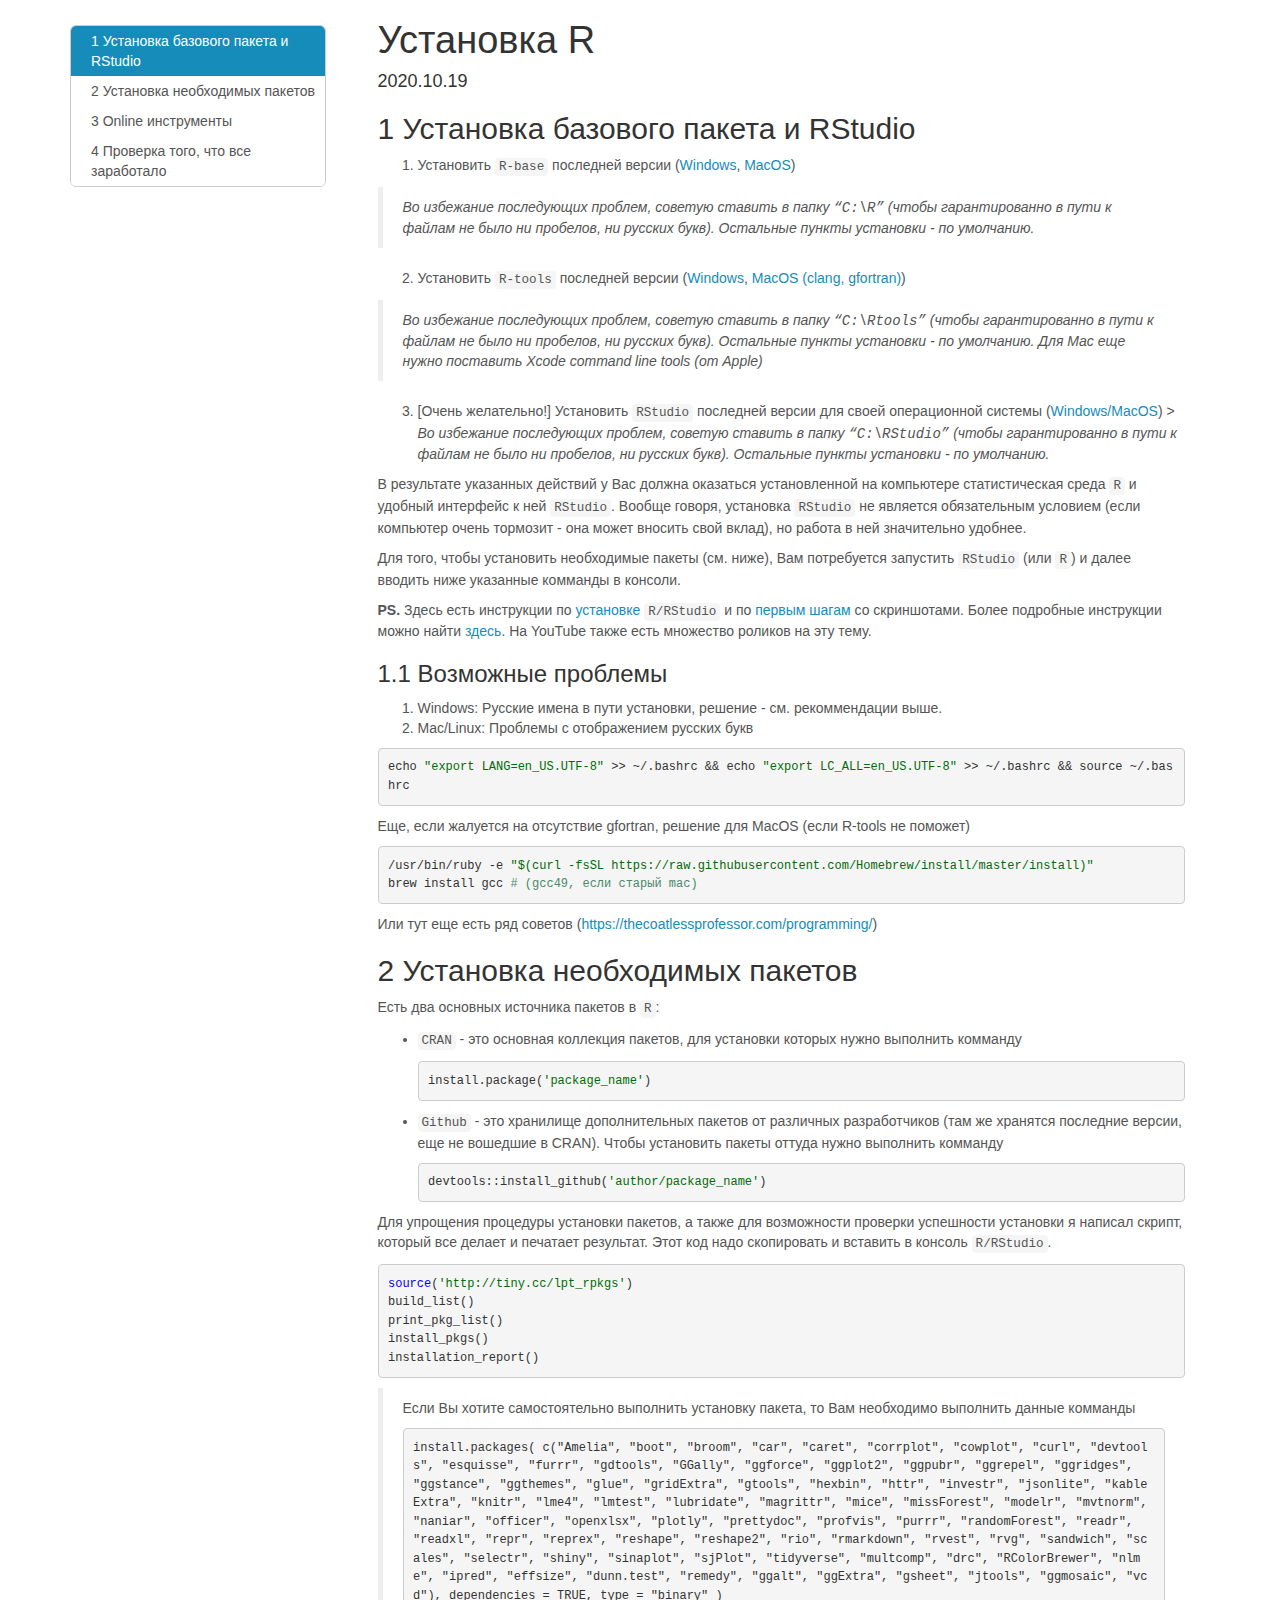
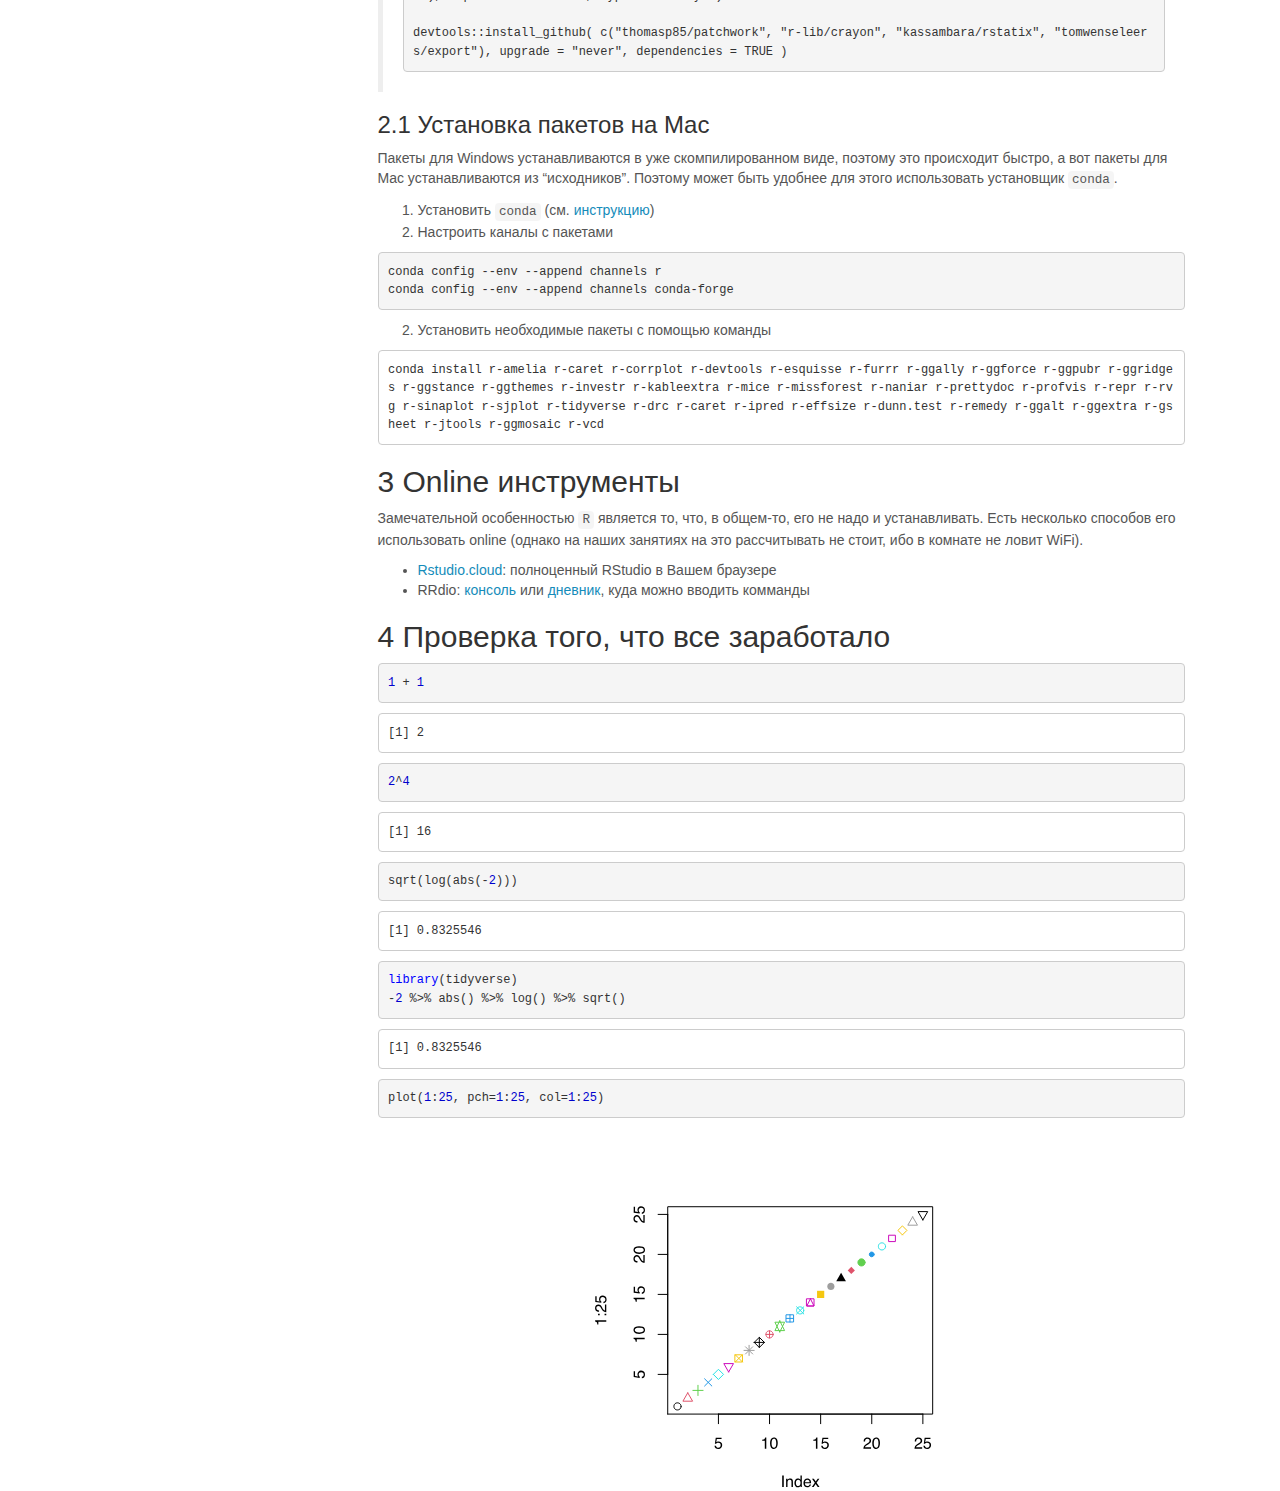
==== commit 71fadeb9: "export package moved" ====
--- a/docs/lessons/00__R_install.html
+++ b/docs/lessons/00__R_install.html
@@ -1543,7 +1543,7 @@
 
 
 <h1 class="title toc-ignore">Установка R</h1>
-<h4 class="date">2020.10.16</h4>
+<h4 class="date">2020.10.19</h4>
 
 </div>
 
@@ -1599,9 +1599,9 @@
 <style>.bg {background-color: #f5f5f5;}</style>
 <blockquote>
 <p>Если Вы хотите самостоятельно выполнить установку пакета, то Вам необходимо выполнить данные комманды</p>
-<pre class="bg"><code>install.packages( c(&quot;Amelia&quot;, &quot;boot&quot;, &quot;broom&quot;, &quot;car&quot;, &quot;caret&quot;, &quot;corrplot&quot;, &quot;cowplot&quot;, &quot;curl&quot;, &quot;devtools&quot;, &quot;esquisse&quot;, &quot;furrr&quot;, &quot;gdtools&quot;, &quot;GGally&quot;, &quot;ggforce&quot;, &quot;ggplot2&quot;, &quot;ggpubr&quot;, &quot;ggrepel&quot;, &quot;ggridges&quot;, &quot;ggstance&quot;, &quot;ggthemes&quot;, &quot;glue&quot;, &quot;gridExtra&quot;, &quot;gtools&quot;, &quot;hexbin&quot;, &quot;httr&quot;, &quot;investr&quot;, &quot;jsonlite&quot;, &quot;kableExtra&quot;, &quot;knitr&quot;, &quot;lme4&quot;, &quot;lmtest&quot;, &quot;lubridate&quot;, &quot;magrittr&quot;, &quot;mice&quot;, &quot;missForest&quot;, &quot;modelr&quot;, &quot;mvtnorm&quot;, &quot;naniar&quot;, &quot;officer&quot;, &quot;openxlsx&quot;, &quot;plotly&quot;, &quot;prettydoc&quot;, &quot;profvis&quot;, &quot;purrr&quot;, &quot;randomForest&quot;, &quot;readr&quot;, &quot;readxl&quot;, &quot;repr&quot;, &quot;reprex&quot;, &quot;reshape&quot;, &quot;reshape2&quot;, &quot;rio&quot;, &quot;rmarkdown&quot;, &quot;rvest&quot;, &quot;rvg&quot;, &quot;sandwich&quot;, &quot;scales&quot;, &quot;selectr&quot;, &quot;shiny&quot;, &quot;sinaplot&quot;, &quot;sjPlot&quot;, &quot;tidyverse&quot;, &quot;multcomp&quot;, &quot;drc&quot;, &quot;RColorBrewer&quot;, &quot;nlme&quot;, &quot;ipred&quot;, &quot;effsize&quot;, &quot;dunn.test&quot;, &quot;remedy&quot;, &quot;ggalt&quot;, &quot;ggExtra&quot;, &quot;gsheet&quot;, &quot;jtools&quot;, &quot;export&quot;, &quot;ggmosaic&quot;, &quot;vcd&quot;), dependencies = TRUE, type = &quot;binary&quot; )
-
-devtools::install_github( c(&quot;thomasp85/patchwork&quot;, &quot;r-lib/crayon&quot;, &quot;kassambara/rstatix&quot;), upgrade = &quot;never&quot;, dependencies = TRUE )</code></pre>
+<pre class="bg"><code>install.packages( c(&quot;Amelia&quot;, &quot;boot&quot;, &quot;broom&quot;, &quot;car&quot;, &quot;caret&quot;, &quot;corrplot&quot;, &quot;cowplot&quot;, &quot;curl&quot;, &quot;devtools&quot;, &quot;esquisse&quot;, &quot;furrr&quot;, &quot;gdtools&quot;, &quot;GGally&quot;, &quot;ggforce&quot;, &quot;ggplot2&quot;, &quot;ggpubr&quot;, &quot;ggrepel&quot;, &quot;ggridges&quot;, &quot;ggstance&quot;, &quot;ggthemes&quot;, &quot;glue&quot;, &quot;gridExtra&quot;, &quot;gtools&quot;, &quot;hexbin&quot;, &quot;httr&quot;, &quot;investr&quot;, &quot;jsonlite&quot;, &quot;kableExtra&quot;, &quot;knitr&quot;, &quot;lme4&quot;, &quot;lmtest&quot;, &quot;lubridate&quot;, &quot;magrittr&quot;, &quot;mice&quot;, &quot;missForest&quot;, &quot;modelr&quot;, &quot;mvtnorm&quot;, &quot;naniar&quot;, &quot;officer&quot;, &quot;openxlsx&quot;, &quot;plotly&quot;, &quot;prettydoc&quot;, &quot;profvis&quot;, &quot;purrr&quot;, &quot;randomForest&quot;, &quot;readr&quot;, &quot;readxl&quot;, &quot;repr&quot;, &quot;reprex&quot;, &quot;reshape&quot;, &quot;reshape2&quot;, &quot;rio&quot;, &quot;rmarkdown&quot;, &quot;rvest&quot;, &quot;rvg&quot;, &quot;sandwich&quot;, &quot;scales&quot;, &quot;selectr&quot;, &quot;shiny&quot;, &quot;sinaplot&quot;, &quot;sjPlot&quot;, &quot;tidyverse&quot;, &quot;multcomp&quot;, &quot;drc&quot;, &quot;RColorBrewer&quot;, &quot;nlme&quot;, &quot;ipred&quot;, &quot;effsize&quot;, &quot;dunn.test&quot;, &quot;remedy&quot;, &quot;ggalt&quot;, &quot;ggExtra&quot;, &quot;gsheet&quot;, &quot;jtools&quot;, &quot;ggmosaic&quot;, &quot;vcd&quot;), dependencies = TRUE, type = &quot;binary&quot; )
+
+devtools::install_github( c(&quot;thomasp85/patchwork&quot;, &quot;r-lib/crayon&quot;, &quot;kassambara/rstatix&quot;, &quot;tomwenseleers/export&quot;), upgrade = &quot;never&quot;, dependencies = TRUE )</code></pre>
 </blockquote>
 <div id="установка-пакетов-на-mac" class="section level2">
 <h2><span class="header-section-number">2.1</span> Установка пакетов на Mac</h2>
@@ -1615,7 +1615,7 @@
 <ol start="2" style="list-style-type: decimal">
 <li>Установить необходимые пакеты с помощью команды</li>
 </ol>
-<pre><code>conda install r-amelia r-caret r-corrplot r-devtools r-esquisse r-furrr r-ggally r-ggforce r-ggpubr r-ggridges r-ggstance r-ggthemes r-investr r-kableextra r-mice r-missforest r-naniar r-prettydoc r-profvis r-repr r-rvg r-sinaplot r-sjplot r-tidyverse r-drc r-caret r-ipred r-effsize r-dunn.test r-remedy r-ggalt r-ggextra r-gsheet r-jtools r-export r-ggmosaic r-vcd</code></pre>
+<pre><code>conda install r-amelia r-caret r-corrplot r-devtools r-esquisse r-furrr r-ggally r-ggforce r-ggpubr r-ggridges r-ggstance r-ggthemes r-investr r-kableextra r-mice r-missforest r-naniar r-prettydoc r-profvis r-repr r-rvg r-sinaplot r-sjplot r-tidyverse r-drc r-caret r-ipred r-effsize r-dunn.test r-remedy r-ggalt r-ggextra r-gsheet r-jtools r-ggmosaic r-vcd</code></pre>
 </div>
 </div>
 <div id="online-инструменты" class="section level1">
